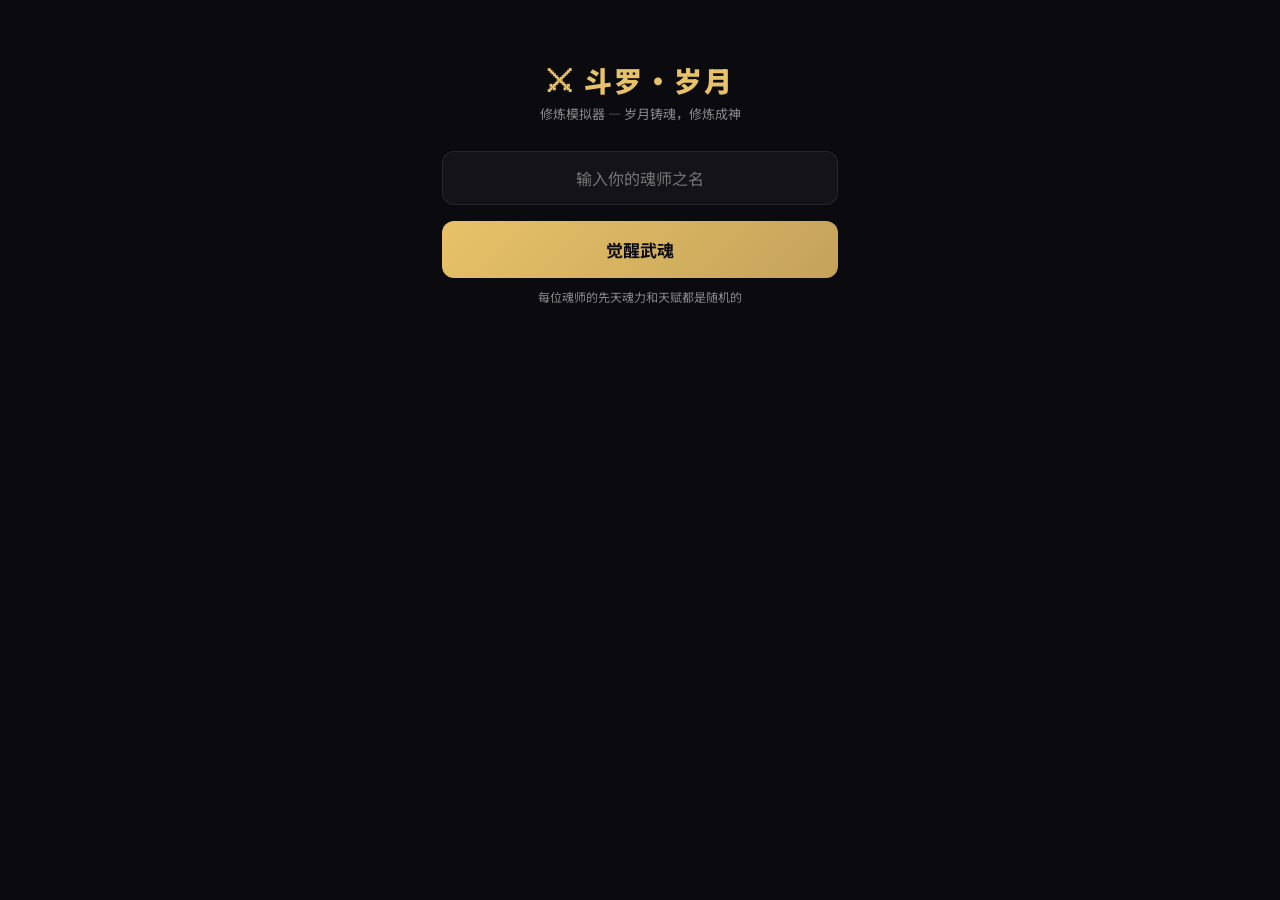
==== index.html @ 282eed26 "Rename douluo-cultivator.html to index.html" ====
<!DOCTYPE html>
<html lang="zh-CN">
<head>
<meta charset="UTF-8">
<meta name="viewport" content="width=device-width,initial-scale=1,maximum-scale=1,user-scalable=no">
<title>斗罗·岁月修炼</title>
<style>
@import url('https://fonts.googleapis.com/css2?family=Noto+Sans+SC:wght@300;400;500;700;900&display=swap');
*{margin:0;padding:0;box-sizing:border-box;user-select:none;-webkit-tap-highlight-color:transparent;}
:root{--bg:#0A0A0F;--card:rgba(255,255,255,0.04);--border:rgba(255,255,255,0.08);--gold:#E8C268;--text:#EDEDED;--text2:#8A8A8A;--red:#E07866;--green:#7DD9A6;--blue:#5BA3E6;--purple:#9B7FD4;}
body{font-family:'Noto Sans SC',sans-serif;background:var(--bg);color:var(--text);min-height:100dvh;display:flex;justify-content:center;padding:0;overflow-x:hidden;}
#app{width:100%;max-width:420px;padding:10px 12px 30px}

/* 启动画面 */
#startScreen{text-align:center;padding-top:50px;}
.start-logo{font-size:28px;font-weight:900;color:var(--gold);margin-bottom:4px;letter-spacing:2px;}
.start-sub{font-size:13px;color:var(--text2);margin-bottom:28px;}
.start-input{width:100%;background:var(--card);border:1px solid var(--border);border-radius:12px;padding:14px 16px;color:var(--text);font-size:16px;font-family:inherit;outline:none;margin-bottom:16px;text-align:center;}
.start-input:focus{border-color:var(--gold);}
.start-btn{width:100%;padding:16px;border:none;border-radius:12px;background:linear-gradient(135deg,#E8C268,#C4A25A);color:#0A0A0F;font-size:17px;font-weight:700;cursor:pointer;font-family:inherit;transition:opacity .2s;}
.start-btn:active{opacity:.7;}
.start-hint{font-size:12px;color:var(--text2);margin-top:10px;}

/* 武魂觉醒弹窗 */
.awaken-overlay{display:none;position:fixed;top:0;left:0;width:100%;height:100%;background:rgba(0,0,0,.92);z-index:100;justify-content:center;align-items:center;flex-direction:column;padding:24px;}
.awaken-overlay.show{display:flex;}
.awaken-title{font-size:22px;font-weight:900;color:var(--gold);margin-bottom:6px;animation:fadeIn .6s;}
.awaken-sub{font-size:13px;color:var(--text2);margin-bottom:20px;animation:fadeIn .8s;}
.awaken-sp{background:var(--card);border:1px solid var(--border);border-radius:12px;padding:16px 24px;margin-bottom:16px;text-align:center;animation:fadeIn .5s;}
.awaken-sp .sp-num{font-size:36px;font-weight:900;color:var(--gold);}
.awaken-sp .sp-label{font-size:13px;color:var(--text2);margin-top:4px;}
.awaken-sp .sp-rarity{font-size:11px;margin-top:4px;padding:2px 12px;border-radius:10px;display:inline-block;}
.rarity-common{background:rgba(255,255,255,.06);color:var(--text2);}
.rarity-uncommon{background:rgba(91,163,230,.15);color:var(--blue);}
.rarity-rare{background:rgba(155,127,212,.15);color:var(--purple);}
.rarity-legendary{background:linear-gradient(135deg,rgba(232,194,104,.2),rgba(196,162,90,.1));color:var(--gold);}

/* 武魂展示 */
.awaken-ms{background:var(--card);border:1px solid var(--border);border-radius:12px;padding:16px 24px;margin-bottom:16px;text-align:center;animation:fadeIn .6s;}
.awaken-ms .ms-icon{font-size:28px;}
.awaken-ms .ms-name{font-size:20px;font-weight:700;color:var(--text);margin-top:4px;}
.awaken-ms .ms-type{font-size:12px;color:var(--text2);margin-top:2px;}
.awaken-ms .ms-effect{font-size:11px;color:var(--gold);margin-top:4px;}
.ms-tag{font-size:10px;padding:2px 8px;border-radius:6px;display:inline-block;margin-top:4px;}
.ms-beast{background:rgba(91,163,230,.15);color:var(--blue);}
.ms-weapon{background:rgba(232,194,104,.15);color:var(--gold);}
.ms-plant{background:rgba(125,217,166,.15);color:var(--green);}
.ms-special{background:rgba(155,127,212,.15);color:var(--purple);}

.top-ms{font-size:12px;color:var(--text2);margin-bottom:2px;}

.awaken-talents{width:100%;margin-bottom:16px;max-height:200px;overflow-y:auto;animation:fadeIn 1s;}
.awaken-talents::-webkit-scrollbar{width:3px;}
.awaken-talents::-webkit-scrollbar-thumb{background:var(--border);border-radius:2px;}
.talent-card{background:rgba(232,194,104,.06);border:1px solid rgba(232,194,104,.15);border-radius:10px;padding:12px;margin-bottom:8px;display:flex;align-items:center;gap:12px;}
.talent-card .t-icon{font-size:24px;width:36px;text-align:center;}
.talent-card .t-info{flex:1;}
.talent-card .t-name{font-size:15px;font-weight:600;color:var(--gold);}
.talent-card .t-desc{font-size:11px;color:var(--text2);margin-top:2px;}
.talent-card .t-rate{font-size:10px;color:var(--purple);margin-top:1px;}

.awaken-none{text-align:center;padding:16px;background:var(--card);border-radius:10px;color:var(--text2);font-size:13px;}
.awaken-continue{width:100%;padding:16px;border:none;border-radius:12px;background:linear-gradient(135deg,#E8C268,#C4A25A);color:#0A0A0F;font-size:17px;font-weight:700;cursor:pointer;font-family:inherit;animation:fadeIn 1.2s;}

/* 游戏界面 */
#gameScreen{display:none;}
.top-bar{display:flex;justify-content:space-between;align-items:center;margin-bottom:10px;}
.top-bar .left{text-align:left;}
.top-bar .name{font-size:17px;font-weight:700;color:var(--gold);}
.top-bar .age{font-size:12px;color:var(--text2);}
.top-bar .year{font-size:12px;color:var(--text2);}
.talents-bar{margin-bottom:8px;display:flex;gap:4px;flex-wrap:wrap;}
.talent-tag{font-size:9px;padding:2px 6px;border-radius:4px;border:1px solid rgba(232,194,104,.2);background:rgba(232,194,104,.06);color:var(--gold);}
.tabs{display:flex;gap:4px;margin-bottom:10px;}
.tab{flex:1;padding:8px 0;text-align:center;font-size:13px;font-weight:500;border-radius:8px;cursor:pointer;background:var(--card);border:1px solid transparent;color:var(--text2);transition:.15s;}
.tab.active{background:rgba(232,194,104,.1);border-color:var(--gold);color:var(--gold);}
.tab-content{display:none;}
.tab-content.active{display:block;}
.stats-grid{display:grid;grid-template-columns:1fr 1fr;gap:6px;margin-bottom:10px;}
.stat-card{background:var(--card);border:1px solid var(--border);border-radius:10px;padding:10px;}
.stat-card .stat-label{font-size:10px;color:var(--text2);margin-bottom:3px;}
.stat-card .stat-value{font-size:16px;font-weight:700;}
.stat-level .stat-value{color:var(--gold);}
.stat-life .stat-value{color:var(--text);}
.stat-hp .stat-value{color:var(--green);}
.stat-card .stat-bar{height:3px;border-radius:2px;margin-top:4px;background:rgba(255,255,255,.06);overflow:hidden;}
.stat-card .stat-fill{height:100%;border-radius:2px;transition:width .5s;}
.stat-fill.gold{background:var(--gold);}
.stat-fill.green{background:var(--green);}
.stat-fill.blue{background:var(--blue);}
.stat-card .stat-sub{font-size:10px;color:var(--text2);margin-top:2px;}
.rings-section{background:var(--card);border:1px solid var(--border);border-radius:10px;padding:12px;margin-bottom:10px;}
.rings-header{display:flex;justify-content:space-between;align-items:center;margin-bottom:6px;}
.rings-title{font-size:11px;color:var(--text2);}
.rings-hunt{font-size:11px;color:var(--gold);}
.rings-row{display:flex;gap:5px;flex-wrap:wrap;}
.ring-dot{width:26px;height:26px;border-radius:50%;display:flex;align-items:center;justify-content:center;font-size:9px;font-weight:700;}
.ring-clickable{cursor:pointer;transition:transform .12s;}
.ring-clickable:active{transform:scale(1.2);}
.ring-empty{background:rgba(255,255,255,.04);border:1px dashed rgba(255,255,255,.1);color:var(--text2);}
.ring-white{background:linear-gradient(135deg,#FFF,#CCC);color:#222;box-shadow:0 0 5px rgba(255,255,255,.25);}
.ring-yellow{background:linear-gradient(135deg,#FFD700,#DAA520);color:#222;box-shadow:0 0 6px rgba(255,215,0,.25);}
.ring-purple{background:linear-gradient(135deg,#B388FF,#7C4DFF);color:#FFF;box-shadow:0 0 6px rgba(124,77,255,.25);}
.ring-black{background:linear-gradient(135deg,#555,#222);color:#FFF;box-shadow:0 0 5px rgba(0,0,0,.3);}
.ring-red{background:linear-gradient(135deg,#FF5252,#D32F2F);color:#FFF;box-shadow:0 0 8px rgba(255,82,82,.3);}
.ring-gold{background:linear-gradient(135deg,#E8C268,#B8963E);color:#FFF;box-shadow:0 0 12px rgba(232,194,104,.5);}
.skills-section{background:var(--card);border:1px solid var(--border);border-radius:10px;padding:12px;margin-bottom:10px;}

/* 装备界面 */
.eq-grid{display:flex;flex-direction:column;gap:0;}
.eq-slots-grid{display:grid;grid-template-columns:1fr 1fr 1fr;gap:6px;margin-bottom:10px;}
.eq-slot{background:var(--card);border:1px solid var(--border);border-radius:10px;padding:10px;text-align:center;cursor:pointer;min-height:70px;display:flex;flex-direction:column;justify-content:center;align-items:center;}
.eq-slot:active{transform:scale(.95);}
.eq-slot .eq-empty{font-size:11px;color:var(--text2);}
.eq-slot .eq-icon{font-size:20px;}
.eq-slot .eq-name{font-size:12px;font-weight:600;margin-top:2px;}
.eq-slot .eq-stats{font-size:9px;color:var(--text2);margin-top:2px;line-height:1.3;}
.eq-item-card{background:var(--card);border:1px solid var(--border);border-radius:8px;padding:8px 10px;margin-bottom:4px;display:flex;align-items:center;gap:8px;cursor:pointer;}
.eq-item-card:active{transform:scale(.98);}
.eq-item-card .eqi-icon{font-size:16px;}
.eq-item-card .eqi-info{flex:1;}
.eq-item-card .eqi-name{font-size:12px;font-weight:500;}
.eq-item-card .eqi-sub{font-size:10px;color:var(--text2);}
.eq-item-card .eqi-btn{font-size:10px;padding:3px 8px;border:none;border-radius:4px;cursor:pointer;font-family:inherit;font-weight:600;}
.eq-item-card .eqi-btn.equip{background:var(--gold);color:#0A0A0F;}
.eq-item-card .eqi-btn.unequip{background:rgba(255,255,255,.06);color:var(--text2);border:1px solid var(--border);}
.skills-title{font-size:11px;color:var(--text2);margin-bottom:8px;}
.skill-card{background:rgba(255,255,255,.03);border:1px solid rgba(255,255,255,.06);border-radius:8px;padding:10px;margin-bottom:6px;}
.skill-card:last-child{margin-bottom:0;}
.skill-card .s-header{display:flex;justify-content:space-between;align-items:center;margin-bottom:3px;}
.skill-card .s-name{font-size:14px;font-weight:600;}
.skill-card .s-ring{font-size:9px;padding:1px 5px;border-radius:3px;}
.skill-card .s-type{font-size:10px;color:var(--text2);margin-bottom:2px;}
.skill-card .s-desc{font-size:11px;color:var(--text2);line-height:1.4;}
.skill-card .s-effect{font-size:10px;color:var(--purple);margin-top:3px;padding:3px 6px;background:rgba(155,127,212,.08);border-radius:4px;display:inline-block;}
.skills-empty{text-align:center;padding:20px 0;color:var(--text2);font-size:13px;}
.map-container{position:relative;width:100%;aspect-ratio:1/1.3;background:var(--card);border:1px solid var(--border);border-radius:12px;margin-bottom:10px;overflow:hidden;}
.region-marker{position:absolute;padding:4px 8px;border-radius:6px;font-size:10px;font-weight:500;cursor:pointer;transform:translate(-50%,-50%);transition:.2s;text-align:center;min-width:70px;border:1px solid rgba(255,255,255,.1);background:rgba(10,10,15,.88);}
.region-marker:active{transform:translate(-50%,-50%) scale(1.08);}
.region-marker.current{border-color:var(--gold);box-shadow:0 0 10px rgba(232,194,104,.3);}
.region-marker .r-icon{font-size:16px;display:block;}
.region-marker .r-name{font-size:10px;color:var(--text);margin-top:1px;}
.region-marker.locked{opacity:.35;pointer-events:none;}
.region-info{background:var(--card);border:1px solid var(--border);border-radius:10px;padding:12px;margin-bottom:10px;}
.region-info .ri-name{font-size:16px;font-weight:700;color:var(--gold);margin-bottom:2px;}
.region-info .ri-desc{font-size:12px;color:var(--text2);}
.region-info .ri-stats{display:flex;gap:16px;margin-top:6px;font-size:11px;color:var(--text2);}
.region-info .ri-stats span{color:var(--text);}
.travel-btn{width:100%;padding:12px;border:none;border-radius:10px;background:rgba(232,194,104,.12);border:1px solid var(--gold);color:var(--gold);font-size:14px;font-weight:700;cursor:pointer;font-family:inherit;margin-bottom:10px;}
.travel-btn:active{opacity:.7;}
.actions-grid{display:grid;grid-template-columns:1fr 1fr 1fr;gap:6px;}
.action-btn{background:var(--card);border:1px solid var(--border);border-radius:10px;padding:10px 4px;text-align:center;cursor:pointer;transition:.12s;font-family:inherit;color:var(--text);}
.action-btn:active{transform:scale(.95);}
.action-btn span{display:block;color:var(--text);}
.action-btn .a-icon{font-size:20px;margin-bottom:1px;}
.action-btn .a-label{font-size:12px;font-weight:500;}
.action-btn .a-desc{font-size:9px;color:var(--text2);margin-top:1px;}
.action-btn:disabled{opacity:.25;pointer-events:none;}
.log-section{background:var(--card);border:1px solid var(--border);border-radius:10px;padding:12px;margin-bottom:10px;min-height:150px;max-height:240px;overflow-y:auto;}
.log-section::-webkit-scrollbar{width:3px;}
.log-section::-webkit-scrollbar-thumb{background:var(--border);border-radius:2px;}
.log-entry{margin-bottom:7px;line-height:1.5;font-size:13px;animation:fadeIn .25s;}
.log-entry:last-child{margin-bottom:0;}
.log-entry .tag{display:inline-block;font-size:9px;padding:1px 5px;border-radius:3px;margin-right:5px;vertical-align:middle;font-weight:500;}
.tag-system{background:rgba(232,194,104,.15);color:var(--gold);}
.tag-cultivate{background:rgba(91,163,230,.15);color:var(--blue);}
.tag-hunt{background:rgba(231,120,102,.15);color:var(--red);}
.tag-ring{background:rgba(155,127,212,.15);color:var(--purple);}
.tag-adventure{background:rgba(125,217,166,.15);color:var(--green);}
.tag-death{background:rgba(255,82,82,.25);color:#FF5252;}
.tag-break{background:linear-gradient(135deg,rgba(232,194,104,.25),rgba(196,162,90,.15));color:var(--gold);}
.tag-skill{background:rgba(155,127,212,.2);color:#B388FF;}
.tag-travel{background:rgba(91,163,230,.15);color:var(--blue);}
.tag-time{background:rgba(232,194,104,.1);color:var(--gold-dim);}
.tag-battle{background:rgba(255,82,82,.15);color:#FF8A80;}
.tag-forge{background:rgba(125,217,166,.15);color:var(--green);}
.break-overlay{display:none;position:fixed;top:0;left:0;width:100%;height:100%;background:rgba(0,0,0,.88);z-index:101;justify-content:center;align-items:center;flex-direction:column;padding:20px;}
.break-overlay.show{display:flex;}
.break-overlay .big{font-size:26px;font-weight:900;color:var(--gold);margin-bottom:6px;text-align:center;}
.break-overlay .sub{font-size:14px;color:var(--text);margin-bottom:14px;text-align:center;line-height:1.5;}
.break-continue{padding:12px 32px;border:none;border-radius:10px;background:var(--gold);color:#0A0A0F;font-size:15px;font-weight:700;cursor:pointer;font-family:inherit;}

/* 魂环详情弹出层 */
.ring-detail-overlay{display:none;position:fixed;top:0;left:0;width:100%;height:100%;background:rgba(0,0,0,.92);z-index:102;justify-content:center;align-items:center;flex-direction:column;padding:24px;}
.ring-detail-overlay.show{display:flex;}
.ring-detail-card{background:rgba(255,255,255,.03);border:1px solid var(--border);border-radius:14px;padding:20px;width:100%;max-width:380px;max-height:70vh;overflow-y:auto;}
.ring-detail-card::-webkit-scrollbar{width:3px;}
.ring-detail-card::-webkit-scrollbar-thumb{background:var(--border);border-radius:2px;}
.rd-title{font-size:18px;font-weight:700;text-align:center;margin-bottom:12px;}
.rd-row{display:flex;justify-content:space-between;padding:8px 0;border-bottom:1px solid var(--border);font-size:13px;}
.rd-row:last-child{border-bottom:none;}
.rd-row .rd-l{color:var(--text2);}
.rd-row .rd-v{color:var(--text);font-weight:500;}
.rd-skill{padding:10px;background:var(--card);border-radius:8px;margin-top:8px;}
.rd-skill .rs-name{font-size:14px;font-weight:600;color:var(--gold);}
.rd-skill .rs-type{font-size:11px;color:var(--text2);margin-top:2px;}
.rd-skill .rs-effect{font-size:11px;color:var(--purple);margin-top:4px;padding:3px 6px;background:rgba(155,127,212,.08);border-radius:4px;display:inline-block;}
.rd-close{margin-top:16px;width:100%;padding:12px;border:none;border-radius:10px;background:var(--gold);color:#0A0A0F;font-size:15px;font-weight:700;cursor:pointer;font-family:inherit;}
.hunt-overlay{display:none;position:fixed;top:0;left:0;width:100%;height:100%;background:rgba(0,0,0,.95);z-index:99;flex-direction:column;padding:16px;overflow-y:auto;}
.hunt-overlay.show{display:flex;}
.battle-top{text-align:center;padding:12px 0 8px;border-bottom:1px solid var(--border);margin-bottom:12px;}
.battle-top .bt-label{font-size:11px;color:var(--text2);text-transform:uppercase;letter-spacing:2px;}
.battle-top .bt-title{font-size:24px;font-weight:900;color:var(--gold);margin:2px 0;}
.battle-top .bt-sub{font-size:13px;color:var(--text2);}
.battle-beast{text-align:center;padding:20px 0 16px;background:var(--card);border-radius:14px;border:1px solid var(--border);margin-bottom:12px;}
.battle-beast .bb-icon{font-size:48px;margin-bottom:4px;}
.battle-beast .bb-name{font-size:20px;font-weight:700;color:var(--text);}
.battle-beast .bb-year{font-size:12px;color:var(--text2);margin-top:2px;}
.battle-beast .bb-bar{width:80%;margin:8px auto 0;height:6px;border-radius:3px;background:rgba(255,255,255,.06);overflow:hidden;}
.battle-beast .bb-fill{height:100%;border-radius:3px;background:var(--red);transition:width .5s;}
.battle-beast .bb-stat{font-size:11px;color:var(--text2);margin-top:4px;}

.battle-info{display:grid;grid-template-columns:1fr 1fr;gap:8px;margin-bottom:12px;}
.battle-info .bi-card{background:var(--card);border-radius:10px;padding:10px;text-align:center;border:1px solid var(--border);}
.battle-info .bi-card .bi-label{font-size:10px;color:var(--text2);}
.battle-info .bi-card .bi-val{font-size:20px;font-weight:700;}
.battle-info .bi-card .bi-val.gold{color:var(--gold);}
.battle-info .bi-card .bi-val.green{color:var(--green);}

.battle-log{background:var(--card);border:1px solid var(--border);border-radius:12px;padding:12px;margin-bottom:12px;min-height:80px;max-height:200px;overflow-y:auto;}
.battle-log::-webkit-scrollbar{width:3px;}
.battle-log::-webkit-scrollbar-thumb{background:var(--border);border-radius:2px;}
.battle-log .bl-round{padding:6px 8px;margin-bottom:6px;background:rgba(255,255,255,.02);border-radius:8px;animation:fadeIn .3s;}
.battle-log .bl-round:last-child{margin-bottom:0;}
.battle-log .bl-round .bl-rh{font-size:10px;color:var(--gold);font-weight:600;margin-bottom:3px;}
.battle-log .bl-round .bl-action{font-size:13px;color:var(--text);}
.battle-log .bl-round .bl-effect{font-size:11px;color:var(--purple);margin-top:2px;}
.battle-log .bl-round .bl-dmg{font-size:11px;color:var(--red);}

.battle-result-box{text-align:center;padding:14px;margin-bottom:12px;border-radius:12px;}
.battle-result-box.success{background:rgba(125,217,166,.08);border:1px solid rgba(125,217,166,.15);}
.battle-result-box.fail{background:rgba(224,120,102,.08);border:1px solid rgba(224,120,102,.15);}
.battle-result-box .br-icon{font-size:28px;}
.battle-result-box .br-text{font-size:16px;font-weight:700;margin:4px 0;}
.battle-result-box .br-text.ok{color:var(--green);}
.battle-result-box .br-text.no{color:var(--red);}
.battle-result-box .br-sub{font-size:12px;color:var(--text2);}

.battle-footer{display:grid;grid-template-columns:1fr 1fr;gap:8px;margin-top:4px;}
.battle-footer.single{grid-template-columns:1fr;}
.bf-btn{padding:14px;border:none;border-radius:10px;font-size:15px;font-weight:700;cursor:pointer;font-family:inherit;}
.bf-btn:active{opacity:.7;}
.bf-btn.primary{background:linear-gradient(135deg,#E8C268,#C4A25A);color:#0A0A0F;}
.bf-btn.secondary{background:var(--card);border:1px solid var(--border);color:var(--text2);}
.bf-btn.danger{background:rgba(231,120,102,.15);border:1px solid rgba(231,120,102,.2);color:var(--red);}
#endScreen{display:none;text-align:center;padding-top:40px;}
#endScreen .ei{font-size:48px;margin-bottom:10px;}
.end-t{font-size:22px;font-weight:700;color:var(--gold);margin-bottom:6px;}
.end-s{font-size:13px;color:var(--text2);line-height:1.5;margin-bottom:18px;}
.end-stats{background:var(--card);border:1px solid var(--border);border-radius:12px;padding:14px;margin-bottom:18px;text-align:left;}
.end-stats .row{display:flex;justify-content:space-between;padding:5px 0;font-size:13px;border-bottom:1px solid var(--border);}
.end-stats .row:last-child{border-bottom:none;}
.end-stats .row .label{color:var(--text2);}
.end-stats .row .value{color:var(--text);font-weight:500;}
.restart-btn{width:100%;padding:16px;border:none;border-radius:12px;background:linear-gradient(135deg,#E8C268,#C4A25A);color:#0A0A0F;font-size:17px;font-weight:700;cursor:pointer;font-family:inherit;}
@keyframes fadeIn{from{opacity:0;transform:translateY(5px)}to{opacity:1;transform:translateY(0)}}
</style>
</head>
<body>
<div id="app">

<!-- 启动画面 -->
<div id="startScreen">
  <div class="start-logo">⚔ 斗罗·岁月</div>
  <div class="start-sub">修炼模拟器 — 岁月铸魂，修炼成神</div>
  <input class="start-input" id="nameInput" placeholder="输入你的魂师之名" maxlength="8">
  <button class="start-btn" id="awakenBtn">觉醒武魂</button>
  <div class="start-hint">每位魂师的先天魂力和天赋都是随机的</div>
</div>

<!-- 武魂觉醒弹窗 -->
<div class="awaken-overlay" id="awakenOverlay">
  <div class="awaken-title">⚡ 武魂觉醒</div>
  <div class="awaken-sub" id="awakenName">—</div>
  <div class="awaken-sp" id="awakenSpBox">
    <div class="sp-num" id="awakenSpNum">—</div>
    <div class="sp-label">先天魂力</div>
    <div class="sp-rarity" id="awakenSpRarity">—</div>
  </div>
  <div class="awaken-ms" id="awakenMsBox">
    <div class="ms-icon" id="awakenMsIcon">⚔</div>
    <div class="ms-name" id="awakenMsName">—</div>
    <div class="ms-type" id="awakenMsType">—</div>
    <div class="ms-effect" id="awakenMsEffect">—</div>
  </div>
  <div class="awaken-talents" id="awakenTalents"></div>
  <button class="awaken-continue" id="awakenStart">开始修炼</button>
</div>

<!-- 游戏主界面 -->
<div id="gameScreen">
  <div class="top-bar">
    <div class="left">
      <div class="top-ms" id="gMs">—</div>
      <div class="name" id="gName">—</div>
      <div class="age" id="gAge">年龄: —</div>
    </div>
    <div class="year" id="gYear">第 0 年 · <span id="gRegion">圣魂村</span></div>
  </div>

  <div class="talents-bar" id="talentsBar"></div>

  <div class="tabs">
    <div class="tab active" data-tab="status">状态</div>
    <div class="tab" data-tab="skills">魂技</div>
    <div class="tab" data-tab="map">地图</div>
    <div class="tab" data-tab="action">行动</div>
    <div class="tab" data-tab="equip">装备</div>
  </div>

  <div class="tab-content active" id="tab-status">
    <div class="stats-grid">
      <div class="stat-card stat-level">
        <div class="stat-label">修为</div>
        <div class="stat-value" id="gLevel">魂士</div>
        <div class="stat-bar"><div class="stat-fill gold" id="spBar" style="width:0%"></div></div>
        <div class="stat-sub">魂力 <span id="gSP">0</span> / <span id="gSPMax">10</span></div>
      </div>
      <div class="stat-card stat-life">
        <div class="stat-label">寿命上限</div>
        <div class="stat-value" id="gLife">80 岁</div>
        <div class="stat-bar"><div class="stat-fill green" id="lifeBar" style="width:100%"></div></div>
        <div class="stat-sub" id="gLifeSub">已过世</div>
      </div>
      <div class="stat-card stat-hp">
        <div class="stat-label">气血</div>
        <div class="stat-value" id="gHP">100</div>
        <div class="stat-bar"><div class="stat-fill green" id="hpBar" style="width:100%"></div></div>
        <div class="stat-sub" id="gHPSub">状态: 良好</div>
      </div>
      <div class="stat-card">
        <div class="stat-label">战力</div>
        <div class="stat-value" id="gCombat">10</div>
        <div class="stat-sub">魂环 <span id="gRingCount">0</span> · 魂技 <span id="gSkillCount">0</span></div>
      </div>
    </div>
    <div class="rings-section">
      <div class="rings-header">
        <div class="rings-title">⚡ 魂环（<span id="ringCap">9</span>格）</div>
        <div class="rings-hunt" id="gHuntHint">—</div>
      </div>
      <div class="rings-row" id="ringsRow"></div>
    </div>
    <div class="rings-section" id="boneSection">
      <div class="rings-header">
        <div class="rings-title">🦴 魂骨</div>
        <div class="rings-hunt" id="gBoneHint">—</div>
      </div>
      <div id="boneList"><div style="color:var(--text2);font-size:12px;text-align:center;padding:6px 0">尚未获得魂骨</div></div>
    </div>
  </div>

  <div class="tab-content" id="tab-skills">
    <div class="skills-section">
      <div class="skills-title">📜 已领悟魂技</div>
      <div id="skillsList"><div class="skills-empty">尚未拥有任何魂技<br>吸收魂环后自动领悟</div></div>
    </div>
  </div>

  <div class="tab-content" id="tab-map">
    <div class="map-container" id="mapContainer">
      <div class="map-bg" id="mapBg"></div>
    </div>
    <div class="region-info" id="regionInfo">
      <div class="ri-name" id="riName">圣魂村</div>
      <div class="ri-desc" id="riDesc">宁静的新手村落</div>
      <div class="ri-stats"><span>需求: <span id="riLevel">魂士</span></span><span>魂兽: <span id="riBeast">1-100年</span></span></div>
    </div>
    <button class="travel-btn" id="travelBtn">🚶 前往此地</button>
  </div>

  <div class="tab-content" id="tab-action">
    <div class="actions-grid">
      <button class="action-btn" data-act="cultivate"><span class="a-icon">🧘</span><span class="a-label">修炼</span><span class="a-desc">3-6月</span></button>
      <button class="action-btn" data-act="hunt"><span class="a-icon">⚔</span><span class="a-label">猎魂</span><span class="a-desc">6-12月</span></button>
      <button class="action-btn" data-act="absorb"><span class="a-icon">💫</span><span class="a-label">吸收</span><span class="a-desc">2-4月</span></button>
      <button class="action-btn" data-act="adventure"><span class="a-icon">🗺</span><span class="a-label">历练</span><span class="a-desc">3-8月</span></button>
      <button class="action-btn" data-act="rest"><span class="a-icon">💤</span><span class="a-label">休养</span><span class="a-desc">2-4月</span></button>
      <button class="action-btn" data-act="forge"><span class="a-icon">💪</span><span class="a-label">锻体</span><span class="a-desc">3-6月</span></button>
      <button class="action-btn" data-act="pill"><span class="a-icon">💊</span><span class="a-label">炼药</span><span class="a-desc">2-5月</span></button>
    </div>
    <div class="log-section" id="logSection">
      <div class="log-entry"><span class="tag tag-system">系统</span>踏上魂师之路...</div>
    </div>
  </div>
  <div class="tab-content" id="tab-equip">
    <div class="eq-grid">
      <div id="eqSlots"></div>
      <button class="eq-sort-btn" id="eqBackpackToggle" style="width:100%;padding:8px;border:none;border-radius:8px;background:var(--card);border:1px solid var(--border);color:var(--text);font-size:13px;cursor:pointer;font-family:inherit;margin-bottom:8px">📦 背包 (<span id="backpackCount">0</span>)</button>
      <div id="eqBackpack"></div>
    </div>
  </div>
</div>

<div id="endScreen">
  <div class="ei" id="endIcon">🕊</div>
  <div class="end-t" id="endTitle">魂归天地</div>
  <div class="end-s" id="endSub">你的魂师之路走到了终点</div>
  <div class="end-stats" id="endStatsBox"></div>
  <button class="restart-btn" id="restartBtn">再世为人</button>
  <button class="restart-btn" id="randomRestartBtn" style="margin-top:8px;background:rgba(232,194,104,.1);border:1px solid var(--gold);color:var(--gold)">🎲 立即随机重开</button>
</div>

<div class="break-overlay" id="breakOverlay">
  <div class="big" id="breakTitle">突破！</div>
  <div class="sub" id="breakSub">修为大进</div>
  <button class="break-continue" id="breakContinue">继续修炼</button>
</div>

<!-- 魂环详情弹出 -->
<div class="ring-detail-overlay" id="ringDetailOverlay">
  <div class="ring-detail-card" id="ringDetailCard">
    <div class="rd-title" id="rdTitle">魂环详情</div>
    <div id="rdContent"></div>
    <button class="rd-close" id="rdClose">关闭</button>
  </div>
</div>

<!-- 吸收魂环确认弹窗 -->
<div class="break-overlay" id="abConfirmOverlay">
  <div style="background:var(--card);border:1px solid var(--border);border-radius:14px;padding:24px;width:100%;max-width:340px;">
    <div style="font-size:18px;font-weight:700;color:var(--gold);text-align:center;margin-bottom:4px">💫 吸收魂环</div>
    <div style="font-size:14px;text-align:center;color:var(--text);margin-bottom:12px" id="abConfirmTitle">—</div>
    <div style="font-size:13px;color:var(--text2);line-height:1.7;margin-bottom:16px;padding:12px;background:rgba(255,255,255,.02);border-radius:8px" id="abConfirmInfo">—</div>
    <div style="display:grid;grid-template-columns:1fr 1fr;gap:8px">
      <button class="bf-btn primary" id="abDoBtn">🔄 开始吸收</button>
      <button class="bf-btn secondary" id="abDropBtn">✗ 放弃魂环</button>
    </div>
  </div>
</div>

<!-- 炼药选择弹窗 -->
<div class="break-overlay" id="pillOverlay">
  <div style="background:var(--card);border:1px solid var(--border);border-radius:14px;padding:20px;width:100%;max-width:360px;max-height:80vh;overflow-y:auto;">
    <div style="font-size:18px;font-weight:700;color:var(--gold);text-align:center;margin-bottom:12px">💊 选择丹药</div>
    <div id="pillList"></div>
    <button class="rd-close" id="pillClose" style="margin-top:8px">取消炼药</button>
  </div>
</div>

<div class="hunt-overlay" id="huntOverlay">
  <div class="battle-top">
    <div class="bt-label">⚔ 猎魂之战</div>
    <div class="bt-title" id="btTitle">遭遇魂兽</div>
    <div class="bt-sub" id="btSub">—</div>
  </div>
  <div class="battle-beast">
    <div class="bb-icon">🐾</div>
    <div class="bb-name" id="bbName">—</div>
    <div class="bb-year" id="bbYear">—</div>
    <div class="bb-bar"><div class="bb-fill" id="bbBar" style="width:100%"></div></div>
    <div class="bb-stat" id="bbStat">—</div>
  </div>
  <div class="battle-info">
    <div class="bi-card"><div class="bi-label">你的战力</div><div class="bi-val gold" id="biPlayerCP">0</div></div>
    <div class="bi-card"><div class="bi-label">魂兽战力</div><div class="bi-val" id="biBeastCP" style="color:var(--red)">0</div></div>
  </div>
  <div class="battle-log" id="battleLog">
    <div style="text-align:center;color:var(--text2);padding:12px;font-size:13px">⚔ 战斗即将开始...</div>
  </div>
  <div class="battle-result-box" id="battleResultBox">
    <div class="br-icon" id="brIcon">—</div>
    <div class="br-text" id="brText">—</div>
    <div class="br-sub" id="brSub">—</div>
  </div>
  <div class="battle-replace" id="battleReplace" style="display:none;margin-bottom:12px">
    <div style="font-size:12px;color:var(--gold);margin-bottom:6px;text-align:center">⚠ 发现同部位魂骨 · 是否替换？</div>
    <div style="display:grid;grid-template-columns:1fr 1fr;gap:8px">
      <button class="bf-btn danger" id="btReplace">⚔ 冒险替换</button>
      <button class="bf-btn secondary" id="btKeep">✗ 保留旧骨</button>
    </div>
  </div>
  <div class="battle-footer single" id="battleFooter">
    <button class="bf-btn primary" id="btFinish">继续修炼</button>
  </div>
</div>

</div>
<script>
// ====== 数据 ======
const LN=['魂士','魂师','大魂师','魂尊','魂宗','魂王','魂帝','魂圣','魂斗罗','封号斗罗'];
const RN=['低级','百年','千年','万年','十万年','百万年'];
const RC=['ring-white','ring-yellow','ring-purple','ring-black','ring-red','ring-gold'];
const RL=['○','百','千','万','十','神'];
const SP_TH=[10,20,30,40,50,60,70,80,90,100];
const LIFESPAN=[80,100,130,180,250,350,500,700,1000,1500];
const REGIONS=[
  {id:0,name:'圣魂村',icon:'🏘',desc:'宁静的新手村落',minLv:0,beastMin:1,beastMax:100,x:50,y:82},
  {id:1,name:'诺丁城外',icon:'🌲',desc:'初级魂师猎场',minLv:0,beastMin:100,beastMax:800,x:30,y:60},
  {id:2,name:'猎魂森林',icon:'🌳',desc:'魂师试炼之地',minLv:1,beastMin:500,beastMax:3000,x:70,y:55},
  {id:3,name:'星斗大森林',icon:'🌿',desc:'凶兽横行之地',minLv:2,beastMin:1000,beastMax:15000,x:35,y:38},
  {id:4,name:'落日森林',icon:'🌅',desc:'千年魂兽禁区',minLv:3,beastMin:5000,beastMax:40000,x:65,y:30},
  {id:5,name:'极北冰原',icon:'❄',desc:'万年寒冰之地',minLv:5,beastMin:10000,beastMax:80000,x:20,y:22},
  {id:6,name:'海神岛',icon:'🌊',desc:'神圣试炼之所',minLv:6,beastMin:30000,beastMax:150000,x:80,y:18},
  {id:7,name:'杀戮之都',icon:'💀',desc:'地狱级修罗场',minLv:7,beastMin:50000,beastMax:1000000,x:50,y:8}
];

// 先天天赋配置
const TALENTS=[
  {id:'twin',name:'双生武魂',icon:'⚔⚔',desc:'主武魂九环完成后切换副武魂·副武魂年限≥主武魂最后一环',rate:0.03,rarity:'legendary'},
  {id:'full',name:'先天满魂力',icon:'💫',desc:'初始魂力10级，修炼速度+15%',rate:0.08,rarity:'rare'},
  {id:'top',name:'顶级武魂',icon:'👑',desc:'修炼获取魂力+40%，战力+30',rate:0.10,rarity:'rare'},
  {id:'mutant',name:'变异武魂',icon:'🌀',desc:'魂技状态效果触发率+30%',rate:0.12,rarity:'uncommon'},
  {id:'bone',name:'先天魂骨',icon:'🦴',desc:'初始气血+50，战力+20',rate:0.05,rarity:'rare'},
  {id:'purple',name:'紫极魔瞳',icon:'👁',desc:'猎魂成功率+8%，战力+15',rate:0.07,rarity:'uncommon'},
  {id:'mystic',name:'玄天功',icon:'📖',desc:'修炼效率+25%，炼药成功率+20%',rate:0.10,rarity:'uncommon'},
  {id:'ocean',name:'海神眷顾',icon:'🌊',desc:'历练收益+30%，旅途中恢复气血',rate:0.05,rarity:'rare'},
  {id:'food',name:'食神体质',icon:'🍲',desc:'炼药效果翻倍，炼药耗时减半',rate:0.08,rarity:'uncommon'},
  {id:'jade',name:'九宝琉璃心',icon:'💎',desc:'辅助魂技+50%，休养效果翻倍',rate:0.06,rarity:'rare'},
  {id:'shura',name:'修罗杀意',icon:'🔥',desc:'战力+25，猎魂成功后额外获得魂力',rate:0.04,rarity:'rare'}
];

// 武魂池（无概率，觉醒时必定随机获得一个）
const MS_CATS={
  beast:{name:'兽武魂',icon:'🐾',cls:'ms-beast',
    souls:[
      {n:'邪眸白虎',eff:'修炼速度+15%',apply:g=>g._msCult=0.15},
      {n:'蓝电霸王龙',eff:'修炼速度+20%，吸收上限+20%',apply:g=>{g._msCult=0.20;g._msAbsorb=0.20;}},
      {n:'火凤凰',eff:'修炼+15%,猎魂+5%,吸收+10%',apply:g=>{g._msCult=0.15;g._msHunt=0.05;g._msAbsorb=0.10;}},
      {n:'幽冥灵猫',eff:'猎魂成功率+15%',apply:g=>g._msHunt=0.15},
      {n:'柔骨兔',eff:'气血恢复+30%',apply:g=>g._msHeal=0.30},
      {n:'碧磷蛇',eff:'状态效果+20%',apply:g=>g._msEff=0.20},
      {n:'冰碧帝皇蝎',eff:'修炼+10%,战力+20,吸收+15%',apply:g=>{g._msCult=0.10;g._msCP=20;g._msAbsorb=0.15;}},
      {n:'泰坦巨猿',eff:'战力+40,吸收+25%',apply:g=>{g._msCP=40;g._msAbsorb=0.25;}},
      {n:'暗金恐爪熊',eff:'猎魂+10%,战力+20,吸收+15%',apply:g=>{g._msHunt=0.10;g._msCP=20;g._msAbsorb=0.15;}},
      {n:'紫翼独角兽',eff:'炼药+15%,修炼+10%',apply:g=>{g._msPill=0.15;g._msCult=0.10;}}
    ]},
  weapon:{name:'器武魂',icon:'⚔',cls:'ms-weapon',
    souls:[
      {n:'昊天锤',eff:'战力+40,猎魂+10%,吸收+20%',apply:g=>{g._msCP=40;g._msHunt=0.10;g._msAbsorb=0.20;}},
      {n:'七杀剑',eff:'战力+30,修炼+10%,吸收+15%',apply:g=>{g._msCP=30;g._msCult=0.10;g._msAbsorb=0.15;}},
      {n:'海神三叉戟',eff:'猎魂+15%,战力+25,吸收+30%',apply:g=>{g._msHunt=0.15;g._msCP=25;g._msAbsorb=0.30;}},
      {n:'修罗神剑',eff:'状态效果+25%',apply:g=>g._msEff=0.25},
      {n:'八蛛矛',eff:'猎魂+10%,状态+10%,吸收+15%',apply:g=>{g._msHunt=0.10;g._msEff=0.10;g._msAbsorb=0.15;}},
      {n:'九节翡翠竹',eff:'炼药+25%',apply:g=>g._msPill=0.25},
      {n:'破魂枪',eff:'战力+35',apply:g=>g._msCP=35},
      {n:'盘龙棍',eff:'修炼+15%',apply:g=>g._msCult=0.15}
    ]},
  plant:{name:'植物系武魂',icon:'🌿',cls:'ms-plant',
    souls:[
      {n:'蓝银草',eff:'修炼+10%,炼药+10%（但吸收上限-15%）',apply:g=>{g._msCult=0.10;g._msPill=0.10;g._msAbsorb=-0.15;}},
      {n:'幽香绮罗仙品',eff:'炼药+30%',apply:g=>g._msPill=0.30},
      {n:'相思断肠红',eff:'气血上限+80',apply:g=>g._msHP=80},
      {n:'烈火杏娇疏',eff:'修炼+20%,战力+15',apply:g=>{g._msCult=0.20;g._msCP=15;}},
      {n:'八瓣仙兰',eff:'修炼+25%',apply:g=>g._msCult=0.25},
      {n:'水晶血龙参',eff:'气血恢复+50%,战力+10',apply:g=>{g._msHeal=0.50;g._msCP=10;}}
    ]},
  special:{name:'特殊武魂',icon:'✨',cls:'ms-special',
    souls:[
      {n:'六翼天使',eff:'全属性+15%',apply:g=>{g._msCult=0.15;g._msHunt=0.15;g._msPill=0.15;}},
      {n:'罗三炮',eff:'状态效果+30%（变异）',apply:g=>g._msEff=0.30},
      {n:'本体·灵眸',eff:'猎魂+20%',apply:g=>g._msHunt=0.20},
      {n:'本体·骨',eff:'战力+50',apply:g=>g._msCP=50},
      {n:'九心海棠',eff:'气血恢复+100%',apply:g=>g._msHeal=1.0},
      {n:'七位一体',eff:'修炼+30%,状态+10%',apply:g=>{g._msCult=0.30;g._msEff=0.10;}}
    ]}
};

// 魂兽
const BEASTS=[
  {n:'幽冥狼',min:10,max:300},{n:'风隼',min:50,max:400},{n:'铁甲犀',min:100,max:500},{n:'青竹蛇',min:10,max:200},
  {n:'疾风獒',min:80,max:400},{n:'岩甲龟',min:150,max:600},{n:'赤火雀',min:50,max:350},{n:'冰牙兔',min:10,max:150},
  {n:'碎石熊',min:100,max:500},{n:'影猫',min:30,max:250},{n:'枯木藤妖',min:100,max:450},{n:'银月狼',min:80,max:500},
  {n:'翠晶蝶',min:10,max:100},{n:'钢鬃野猪',min:200,max:700},{n:'闪电貂',min:100,max:400},{n:'厚土蟒',min:200,max:600},
  {n:'火羽雉',min:150,max:500},{n:'冰狼',min:100,max:450},{n:'岩石傀儡',min:300,max:800},{n:'毒吻蛛',min:50,max:350},
  {n:'金环蛇',min:200,max:600},{n:'暴风隼',min:300,max:700},{n:'铁爪鹰',min:200,max:600},{n:'霜牙虎',min:300,max:750},
  {n:'人面魔蛛',min:500,max:2000},{n:'火鳞蟒',min:600,max:2500},{n:'紫翼蝠',min:500,max:1800},{n:'金刚猿',min:800,max:3000},
  {n:'水晶蝎',min:600,max:2000},{n:'三尾狐',min:500,max:1500},{n:'墨玉蟒',min:800,max:2500},{n:'赤焰狮',min:1000,max:3000},
  {n:'银背狼王',min:800,max:2800},{n:'碧磷蛇',min:500,max:2000},{n:'雷霆鹰',min:1000,max:3000},{n:'花岗岩巨人',min:1200,max:3000},
  {n:'泰坦巨猿',min:3000,max:15000},{n:'天青牛蟒',min:5000,max:15000},{n:'暗金恐爪熊',min:3000,max:12000},{n:'幽冥白虎',min:2000,max:10000},
  {n:'八蛛矛蛛',min:1000,max:8000},{n:'紫电魔雕',min:2000,max:10000},{n:'大地魔熊',min:3000,max:12000},{n:'千钧蚁皇',min:4000,max:12000},
  {n:'三头赤魔獒',min:5000,max:15000},{n:'鬼虎',min:1000,max:8000},{n:'嗜血魔猿',min:3000,max:10000},{n:'水晶巨兽',min:4000,max:15000},
  {n:'翠魔鸟',min:1000,max:5000},{n:'炎魔狮',min:3000,max:10000},{n:'冰晶魔蝎',min:2000,max:8000},{n:'黄金狮鹫',min:5000,max:15000},
  {n:'赤王',min:10000,max:35000},{n:'冰帝·蝎',min:15000,max:40000},{n:'暗金恐爪熊王',min:10000,max:30000},{n:'暗魔邪神虎',min:10000,max:35000},
  {n:'妖眼魔树',min:5000,max:20000},{n:'粉红娘娘',min:8000,max:25000},{n:'冥王蛛',min:8000,max:28000},{n:'焚天炎龙',min:15000,max:40000},
  {n:'冰碧帝皇蝎',min:20000,max:70000},{n:'雪帝',min:30000,max:80000},{n:'冰熊王',min:15000,max:60000},{n:'冰霜巨龙',min:25000,max:75000},
  {n:'深海魔鲸王',min:50000,max:150000},{n:'魔魂大白鲨',min:30000,max:100000},{n:'邪魔虎鲸',min:20000,max:80000},{n:'怒涛龙鲸',min:40000,max:120000},
  {n:'海龙',min:50000,max:150000},{n:'海神守护兽',min:60000,max:150000},{n:'修罗魔猿',min:50000,max:200000},{n:'杀戮魔蛛',min:50000,max:150000},
  {n:'深渊魔龙',min:80000,max:300000},{n:'血狱九头蛇',min:80000,max:250000},{n:'冥界凤凰',min:80000,max:300000},{n:'深渊领主',min:100000,max:400000},
  {n:'混沌饕餮',min:100000,max:500000},{n:'古神魔鲸',min:150000,max:500000},{n:'虚空螭龙',min:100000,max:350000},{n:'末日炎魔',min:80000,max:300000},
  {n:'神·深渊领主',min:500000,max:1000000},{n:'太古神龙',min:500000,max:1000000},{n:'神·混沌饕餮',min:600000,max:1000000},{n:'神·古神魔鲸',min:600000,max:1000000},{n:'创世神蟒',min:500000,max:1000000},{n:'神兽麒麟',min:500000,max:1000000},{n:'神·虚空螭龙',min:600000,max:1000000},{n:'神·末日炎魔',min:500000,max:1000000}
];

// 魂技
const SKILLS_DATA={
  attack:[
    {n:'撕天裂地爪',e:'撕裂',p:11},{n:'九阳烈焰斩',e:'灼烧',p:12},{n:'万雷天牢引',e:'麻痹',p:12},{n:'碎星破灭拳',e:'震伤',p:11},
    {n:'空痕裂空刃',e:'撕裂',p:10},{n:'崩山击',e:'震伤',p:9},{n:'龙啸九天破',e:'震慑',p:13},{n:'血月斩',e:'流血',p:10},
    {n:'灭世红莲炎',e:'灼烧',p:13},{n:'寂灭天雷',e:'麻痹',p:11},{n:'破虚一剑',e:'穿透',p:12},{n:'风陨连击',e:'撕裂',p:9},
    {n:'魔神碎骨爪',e:'流血',p:12},{n:'玄冰破',e:'冰冻',p:10},{n:'焚天怒焰',e:'灼烧',p:11},{n:'极光突刺',e:'穿透',p:10},
    {n:'暗影绝杀',e:'中毒',p:11},{n:'烈阳焚天斩',e:'灼烧',p:13},{n:'七星碎月击',e:'震伤',p:10},{n:'天怒神罚',e:'震慑',p:14}
  ],
  defense:[
    {n:'金刚不坏身',e:'护盾',p:9},{n:'玄武不动壁',e:'反伤',p:10},{n:'铁骨银衣',e:'坚韧',p:8},{n:'不动明王身',e:'护盾',p:11},
    {n:'玄水冰晶障',e:'冰冻',p:9},{n:'厚土岩甲',e:'坚韧',p:8},{n:'星辰护体',e:'反伤',p:10},{n:'天罡护体气',e:'护盾',p:10},
    {n:'龙鳞金甲',e:'反伤',p:11},{n:'寒冰护盾',e:'冰冻',p:9},{n:'圣光壁垒',e:'护盾',p:10},{n:'磐石之躯',e:'坚韧',p:8},
    {n:'九转金身',e:'护盾',p:12},{n:'虚空屏障',e:'反伤',p:11},{n:'元素铠甲',e:'坚韧',p:9},{n:'神罗天征壁',e:'护盾',p:12}
  ],
  control:[
    {n:'缚灵索命锁',e:'束缚',p:10},{n:'迟缓领域',e:'减速',p:8},{n:'精神震爆',e:'眩晕',p:11},{n:'迷幻天魔眼',e:'迷惑',p:10},
    {n:'暗影束缚',e:'束缚',p:9},{n:'重力压制场',e:'减速',p:9},{n:'时空凝固',e:'定身',p:13},{n:'魂力震荡波',e:'眩晕',p:10},
    {n:'蓝银囚笼',e:'束缚',p:10},{n:'精神穿刺',e:'眩晕',p:11},{n:'幻境迷踪',e:'迷惑',p:9},{n:'万蛛缠丝',e:'束缚',p:10},
    {n:'心灵震爆',e:'恐惧',p:12},{n:'冰霜禁锢',e:'冰冻',p:10},{n:'暗夜罗网',e:'束缚',p:9},{n:'灵魂冲击波',e:'眩晕',p:11}
  ],
  support:[
    {n:'生命源泉',e:'回复',p:9},{n:'魂力共振',e:'激昂',p:8},{n:'疾风灵步',e:'加速',p:7},{n:'清心明镜咒',e:'净化',p:8},
    {n:'涅槃再生术',e:'回复',p:12},{n:'斗魂激发',e:'激昂',p:9},{n:'蓝银祝福',e:'回复',p:8},{n:'血魂共鸣',e:'激昂',p:8},
    {n:'天使守护',e:'护盾',p:10},{n:'森罗万象',e:'回复',p:9},{n:'九心海棠',e:'回复',p:11},{n:'战神附体',e:'激昂',p:10},
    {n:'月华洗礼',e:'净化',p:9},{n:'凤凰涅槃炎',e:'回复',p:12},{n:'灵愈之光',e:'回复',p:8},{n:'狂暴激发',e:'激昂',p:10}
  ],
  special:[
    {n:'武魂真身降临',e:'巨幅增强',p:15},{n:'死亡领域',e:'恐惧',p:14},{n:'修罗血怒',e:'吸血',p:14},{n:'时空逆流',e:'定身',p:15},
    {n:'神魔降世',e:'恐惧',p:16},{n:'万剑归宗阵',e:'穿透',p:14},{n:'天罗地网',e:'束缚',p:12},{n:'寂灭轮回',e:'即死',p:16},
    {n:'昊天神锤',e:'震伤',p:15},{n:'海神三叉戟',e:'穿透',p:15},{n:'天使圣剑',e:'灼烧',p:13},{n:'修罗魔剑',e:'流血',p:14},
    {n:'九彩神光',e:'全属性',p:15},{n:'元圣归一',e:'巨幅增强',p:16},{n:'混沌开天',e:'即死',p:17},{n:'创世神辉',e:'净化',p:16}
  ]
};
const ST=Object.keys(SKILLS_DATA);
const EFF_DESC={
  '撕裂':'持续流血','灼烧':'灼烧魂兽','麻痹':'神经麻痹','震伤':'内伤震荡','流血':'伤口失血','震慑':'威压震慑','穿透':'无视防御',
  '冰冻':'冻结减缓','中毒':'毒素侵蚀','护盾':'减少伤害','反伤':'反弹伤害','坚韧':'提升韧性','束缚':'限制行动',
  '减速':'降低速度','眩晕':'失去意识','迷惑':'扰乱感知','定身':'完全定身','恐惧':'魂兽恐惧','回复':'恢复气血',
  '激昂':'激发潜能','加速':'提升速度','净化':'移除负面','吸血':'吸收气血','巨幅增强':'大幅提升','即死':'几率击杀','全属性':'全面提升'
};
const EFF_BONUS={'撕裂':0.04,'灼烧':0.05,'麻痹':0.06,'震伤':0.05,'流血':0.04,'震慑':0.07,'穿透':0.06,'冰冻':0.07,'中毒':0.04,'护盾':-0.05,'反伤':0.03,'坚韧':0.02,'束缚':0.07,'减速':0.05,'眩晕':0.10,'迷惑':0.06,'定身':0.12,'恐惧':0.08,'回复':-0.03,'激昂':0.06,'加速':0.04,'净化':0.02,'吸血':0.03,'巨幅增强':0.10,'即死':0.12,'全属性':0.08};

// 装备系统
const EQ_SLOTS=[
  {key:'head',name:'头盔',icon:'🪖',desc:'头部魂导器·精神防御'},
  {key:'armor',name:'护甲',icon:'🛡',desc:'上身魂导器·物理防御'},
  {key:'legs',name:'护腿',icon:'👖',desc:'下身魂导器·平衡防护'},
  {key:'boots',name:'靴子',icon:'🥾',desc:'脚部魂导器·速度加成'},
  {key:'necklace',name:'项链',icon:'📿',desc:'魂导饰品·精神增幅'},
  {key:'ring',name:'戒指',icon:'💍',desc:'魂导饰品·能量汇聚'}
];
const EQ_RARITY=['普通','精良','稀有','史诗','传说'];
const EQ_RCOLOR=['#888','#5BA3E6','#9B7FD4','#E8C268','#FF6B6B'];
const EQ_PREFIXES=['铁制','精钢','秘银','玄铁','星辰','暗金','海神','龙鳞'];
const EQ_SUFFIXES=['守护','之力','庇护','之环','祝福','之魂'];

function genEquipment(year){
  const slot=EQ_SLOTS[Math.floor(Math.random()*EQ_SLOTS.length)];
  const rarity=year<100?0:(year<1000?0:(year<10000?1:(year<100000?2:(year<500000?3:4))));
  const r=Math.random();const finalRarity=r<0.6?rarity:Math.min(4,rarity+(r<0.85?1:2));
  const prefix=EQ_PREFIXES[Math.floor(Math.random()*EQ_PREFIXES.length)];
  const suffix=EQ_SUFFIXES[Math.floor(Math.random()*EQ_SUFFIXES.length)];
  const name=prefix+slot.name+suffix;
  const cp=Math.floor((finalRarity+1)*(3+Math.random()*5)+year/500);
  const hp=Math.floor((finalRarity+1)*(5+Math.random()*10)+year/200);
  const huntB=(finalRarity>=3?0.03:0)+(finalRarity>=4?0.05:0);
  const cultB=(finalRarity>=3?0.03:0)+(finalRarity>=4?0.03:0);
  const pillB=(finalRarity>=3?0.03:0)+(finalRarity>=4?0.05:0);
  return {id:'eq_'+Date.now()+'_'+Math.random().toString(36).slice(2,6),name,slot:slot.key,rarity:finalRarity,year,cp,hp,huntB,cultB,pillB};
}
function getEquipBonus(type){
  if(!G.equipment)return 0;
  let total=0;
  Object.values(G.equipment).forEach(eq=>{if(eq&&eq[type])total+=eq[type];});
  return total;
}

// 魂骨系统
const BONE_PARTS=[
  {name:'头骨',icon:'🧠',key:'boneHead',desc:'精神力+修炼效率'},
  {name:'左臂骨',icon:'💪',key:'boneArmL',desc:'左臂力量+战力'},
  {name:'右臂骨',icon:'💪',key:'boneArmR',desc:'右臂力量+战力'},
  {name:'左腿骨',icon:'🦵',key:'boneLegL',desc:'速度+猎魂成功率'},
  {name:'右腿骨',icon:'🦵',key:'boneLegR',desc:'速度+猎魂成功率'},
  {name:'躯干骨',icon:'🛡',key:'boneTorso',desc:'防御+气血上限'},
];
const BONE_PREFIXES=['精神凝聚之','大力金刚之','疾风追月之','玄铁壁御之','暗影幽光之','星辰璀璨之','碧磷毒雾之','天青不朽之'];
const BONE_SUFFIXES={head:['','·凝神','·冥想'],armL:['','·裂地','·碎岩'],armR:['','·开天','·破空'],legL:['','·逐风','·掠影'],legR:['','·追电','·踏云'],torso:['','·不朽','·磐石']};
function soulBoneDropRate(year){
  if(year<100) return 0.005;
  if(year<1000) return 0.02;
  if(year<10000) return 0.05;
  if(year<100000) return 0.10;
  return 0.20;
}
function rollSoulBone(year){
  // 已拥有的部位不可重复获得
  const ownedKeys=new Set(G.soulBones.map(sb=>sb.key));
  // 外附魂骨（独立计算）
  const hasExternal=ownedKeys.has('boneExternal');
  if(!hasExternal&&year>=10000&&Math.random()<0.02)
    return {name:'外附·八蛛矛',type:'外附魂骨',icon:'⚡',key:'boneExternal',desc:`${year}年外附魂骨，全属性提升`,year:year};
  
  // 过滤可用的部位
  const available=BONE_PARTS.filter(p=>!ownedKeys.has(p.key));
  if(available.length===0) return null; // 六部位集齐了
  
  const part=available[Math.floor(Math.random()*available.length)];
  const prefix=BONE_PREFIXES[Math.floor(Math.random()*BONE_PREFIXES.length)];
  const suffixMap={head:'head',armL:'armL',armR:'armR',legL:'legL',legR:'legR',torso:'torso'};
  const suffixKey=suffixMap[part.key]||'head';
  const suffixes=BONE_SUFFIXES[suffixKey]||[''];
  const suffix=suffixes[Math.floor(Math.random()*suffixes.length)];
  const fullName=prefix+part.name+suffix;
  return {name:fullName,type:part.name,icon:part.icon,key:part.key,desc:part.desc,year:year};
}

// ====== 游戏状态 ======
let G=null;

function rollInnateSoulPower(){
  // 加权随机：1-3(15%) 4-7(55%) 8-9(20%) 10(10%)
  const r=Math.random();
  if(r<0.15) return Math.floor(Math.random()*3)+1;
  if(r<0.70) return Math.floor(Math.random()*4)+4;
  if(r<0.90) return Math.floor(Math.random()*2)+8;
  return 10;
}

function rollTalents(){
  const result=[];
  TALENTS.forEach(t=>{if(Math.random()<t.rate)result.push({...t});});
  // 随机武魂
  const cats=Object.keys(MS_CATS);
  const cat=MS_CATS[cats[Math.floor(Math.random()*cats.length)]];
  const soul=cat.souls[Math.floor(Math.random()*cat.souls.length)];
  return {talents:result,ms:{cat:cat.name,icon:cat.icon,cls:cat.cls,...soul}};
}

function initGame(name, innate, rollResult){
  const talents=rollResult.talents||rollResult;
  const ms=rollResult.ms||{n:'蓝银草',cat:'植物系武魂',icon:'🌿',cls:'ms-plant',eff:'',apply:()=>{}};
  const isTwin=talents.some(t=>t.id==='twin');
  G={
    name, ageMonths:72, elapsedMonths:0,
    level:0, soulPower:innate, innateSP:innate,
    talents, ms,
    soulRings:[], skills:[], usedSkillNames:[],
    soulBones:[],
    huntedRing:null, huntedBeast:'', huntedYear:0,
    hp:100, maxHp:100, spPool:0,
    region:0, unlockedRegions:[0],
    alive:true,
    _msCult:0,_msHunt:0,_msPill:0,_msHeal:0,_msEff:0,_msCP:0,_msAbsorb:0,
    _pendingReplace:null,_huntBeast:null,_forgeHP:0,
    equipment:{},backpack:[],
    // 双生武魂专用
    _msMode:'primary',_secondaryMs:null,_primaryMaxYear:0,_secondaryRings:0,
    cC:0,hC:0,aC:0,rC:0,pC:0,fH:0
  };
  G.talents.forEach(t=>{
    if(t.id==='bone'){ G.maxHp+=50; G.hp+=50; }
    if(t.id==='full'){ G.soulPower=10; G.spPool+=5; }
  });
  if(ms.apply) ms.apply(G);
  if(G._msHP) { G.maxHp+=G._msHP; G.hp+=G._msHP; }
  // 双生武魂：生成第二武魂
  if(isTwin){
    const cats=Object.keys(MS_CATS);
    let tries=0;
    let secMs;
    while(tries<20){
      tries++;
      const cat=MS_CATS[cats[Math.floor(Math.random()*cats.length)]];
      const soul=cat.souls[Math.floor(Math.random()*cat.souls.length)];
      if(soul.n!==ms.n){secMs=soul;secMs.cat=cat.name;secMs.icon=cat.icon;secMs.cls=cat.cls;break;}
    }
    if(!secMs) secMs={n:'昊天锤',cat:'器武魂',icon:'⚔',cls:'ms-weapon',eff:'备用武魂',apply:()=>{}};
    G._secondaryMs=secMs;
    G._msMode='primary';
  }
}

function maxLifeYears(){return LIFESPAN[Math.min(G.level,LIFESPAN.length-1)];}
// 各等级可吸收魂环年限上限（基础值）
const MAX_ABSORB_YEAR=[0,400,800,2000,5000,10000,20000,50000,100000,1000000];
function getRingLimit(){
  if(!hasTalent('twin')) return 9;
  return G._msMode==='primary'?9:999; // 副武魂无上限
}
function absorbYearBonus(){
  let b=1.0;
  if(hasTalent('twin')) b+=0.50;  // 双生武魂·体质特殊
  if(hasTalent('bone')) b+=0.40;  // 先天魂骨·根基扎实
  if(hasTalent('top')) b+=0.30;   // 顶级武魂·先天强横
  if(hasTalent('mutant')) b+=0.25;// 变异武魂·不可预测
  if(hasTalent('full')) b+=0.20;  // 满魂力·基础好
  if(hasTalent('mystic')) b+=0.15;// 玄天功·可控性强
  b+=G._msAbsorb||0; // 武魂自身特性
  // 魂骨加成
  if(G.soulBones.some(sb=>sb.key==='boneTorso')) b+=0.15;
  if(G.soulBones.some(sb=>sb.key==='boneExternal')) b+=0.25;
  return Math.max(0.3,b);
}
function maxAbsorbYear(){
  const base=MAX_ABSORB_YEAR[Math.min(G.level,MAX_ABSORB_YEAR.length-1)];
  return Math.floor(base*absorbYearBonus());
}
function absorbSuccessRate(year){
  const maxY=G.level>=9?1000000*absorbYearBonus():maxAbsorbYear();
  if(maxY<=0) return {rate:0,level:'无法吸收'};
  const ratio=year/maxY;
  if(ratio<=0.4) return {rate:1.0,level:'安全'};
  if(ratio<=0.6) return {rate:0.85,level:'稳定'};
  if(ratio<=0.75) return {rate:0.65,level:'挑战'};
  if(ratio<=0.9) return {rate:0.45,level:'危险'};
  if(ratio<=1.0) return {rate:0.25,level:'高危'};
  return {rate:0.10,level:'致命'};
}
function spTh(){return SP_TH[Math.min(G.level,SP_TH.length-1)];}
function curReg(){return REGIONS[G.region];}
function ageStr(m){const y=Math.floor(m/12);const mo=m%12;return mo>0?y+'岁'+mo+'个月':y+'岁整';}
function yearStr(m){const y=Math.floor(m/12);const mo=m%12;return y+'年'+mo+'个月';}

function hasTalent(id){return G.talents.some(t=>t.id===id);}

function combatPower(){
  let bp=G.level*15+(G.soulPower+G.level*2)*2;
  G.soulRings.forEach(r=>bp+=r.tier*5);
  G.skills.forEach(s=>bp+=s.power*2);
  if(hasTalent('top')) bp+=30;
  if(hasTalent('bone')) bp+=20;
  if(hasTalent('purple')) bp+=15;
  if(hasTalent('shura')) bp+=25;
  bp+=G._msCP||0;
  bp+=getEquipBonus('cp');
  // 魂骨战力加成
  G.soulBones.forEach(sb=>{
    if(sb.key==='boneArmL'||sb.key==='boneArmR') bp+=30;
    if(sb.key==='boneLegL'||sb.key==='boneLegR') bp+=15;
    if(sb.key==='boneHead') bp+=10;
    if(sb.key==='boneTorso') bp+=20;
    if(sb.key==='boneExternal') bp+=80;
  });
  return bp;
}

function cultivationMultiplier(){
  let m=1.0;
  if(hasTalent('top')) m+=0.4;
  if(hasTalent('full')) m+=0.15;
  if(hasTalent('mystic')) m+=0.25;
  m+=G._msCult||0;
  // 头骨加成
  if(G.soulBones.some(sb=>sb.key==='boneHead')) m+=0.08;
  if(G.soulBones.some(sb=>sb.key==='boneExternal')) m+=0.15;
  m+=getEquipBonus('cultB');
  return m;
}

function randMonth(min,max){return min+Math.floor(Math.random()*(max-min+1));}

function pickBeast(){
  const reg=curReg();
  const pool=BEASTS.filter(b=>b.min<=reg.beastMax&&b.max>=reg.beastMin);
  const beast=pool.length>0?pool[Math.floor(Math.random()*pool.length)]:{n:'未知魂兽',min:reg.beastMin,max:reg.beastMax};
  const year=beast.min+Math.floor(Math.random()*(beast.max-beast.min));
  const tier=year<100?0:(year<1000?1:(year<10000?2:(year<100000?3:(year<1000000?4:5))));
  const power=Math.floor(year/80)+G.level*15;
  const beastHp=Math.floor(power*2+year/20);
  return {name:beast.n,year,tier,power,yearLabel:RN[tier]||'未知',hp:beastHp,maxHp:beastHp};
}

function generateSkill(ringYear){
  let pool;
  if(ringYear>=5) pool=['special','special','special','special','attack','support'];
  else if(ringYear>=4) pool=['special','special','attack','control','defense','support'];
  else if(ringYear>=3) pool=['special','attack','attack','control','defense','support'];
  else if(ringYear>=2) pool=['attack','attack','control','defense','support'];
  else if(ringYear>=1) pool=['attack','defense','support','control'];
  else pool=['attack','defense','support'];
  const type=pool[Math.floor(Math.random()*pool.length)];
  let candidates=SKILLS_DATA[type].filter(s=>!G.usedSkillNames.includes(s.n));
  let chosen;
  if(candidates.length>0) chosen=candidates[Math.floor(Math.random()*candidates.length)];
  else{
    const allAvail=[];
    ST.forEach(t=>{SKILLS_DATA[t].forEach(s=>{if(!G.usedSkillNames.includes(s.n))allAvail.push({...s,type:t});});});
    chosen=allAvail.length>0?allAvail[Math.floor(Math.random()*allAvail.length)]:{n:'重复领悟·化境',e:'全属性',p:10,type:'special'};
  }
  G.usedSkillNames.push(chosen.n);
  const tName={attack:'⚔ 攻击',defense:'🛡 防御',control:'🌀 控制',support:'💚 辅助',special:'💥 奥义'};
  const basePow=ringYear*3+Math.floor(Math.random()*15);
  const power=basePow+(chosen.p||0);
  const effect=chosen.e;
  const descMap={
    '撕裂':`释放撕裂力量，造成${Math.floor(power*1.5)}-${Math.floor(power*2.8)}伤害`,'灼烧':`烈焰灼伤${Math.floor(power*1.4)}-${Math.floor(power*2.5)}`,
    '麻痹':'雷电磁场麻痹魂兽','震伤':'震荡之力内伤削弱','流血':'锋锐持续失血','震慑':'威压降低战力','穿透':'无视护甲',
    '冰冻':'极寒冻结行动','中毒':'剧毒持续消耗','护盾':`抵御${Math.floor(power*2)}点伤害`,'反伤':`反弹${Math.floor(power*0.8)}%伤害`,
    '坚韧':'固化防御','束缚':'限制移动攻击','减速':'减缓速度','眩晕':'精神冲击失能','迷惑':'幻象干扰','定身':'时空之力定住',
    '恐惧':'威压令其颤抖','回复':`恢复${power+20}气血`,'激昂':'激发全属性','加速':'提升敏捷','净化':'清除负面',
    '吸血':'吸气血恢复自身','巨幅增强':'全属性大幅提升'
  };
  return{ name:chosen.n,type,tName:tName[type]||'未知',power,effect,desc:descMap[effect]||`蕴含${effect}之力`,ringYear };
}

function addLog(tag,text){const s=document.getElementById('logSection');const d=document.createElement('div');d.className='log-entry';d.innerHTML=`<span class="tag tag-${tag}">${tag}</span>${text}`;s.appendChild(d);s.scrollTop=s.scrollHeight;}

function runBattle(beast){
  const playerCP=combatPower();
  const mutantBonus=hasTalent('mutant')?1.3:1;
  const msEffBonus=1+(G._msEff||0);
  // 没魂技硬拼
  if(G.skills.length===0){
    const dmgPlayer=Math.floor(playerCP/5+5+Math.random()*10);
    const dmgBeast=Math.floor(beast.power/10+Math.random()*5);
    const success=dmgPlayer>dmgBeast+Math.random()*20;
    const bh=success?0:Math.max(0,beast.hp-dmgPlayer);
    const ph=Math.max(0,G.hp-(Math.floor(beast.power/8+Math.random()*5)));
    return {rounds:[],success,bh,ph};
  }
  // 选择参战魂技
  const usedSkills=G.skills.filter(()=>Math.random()<0.85);
  if(usedSkills.length<2&&G.skills.length>0){usedSkills.push(...G.skills.filter(()=>Math.random()<0.8));if(usedSkills.length<2)usedSkills.push(G.skills[Math.floor(Math.random()*G.skills.length)]);}
  let beastHP=beast.hp;let playerHP=G.hp;
  const maxRounds=15;const rounds=[];
  for(let r=0;r<maxRounds&&beastHP>0&&playerHP>0;r++){
    const sk=usedSkills[r%usedSkills.length];const eff=sk.effect;
    const effBonus=(EFF_BONUS[eff]||0)*mutantBonus*msEffBonus;
    // 玩家攻击
    const baseDmg=Math.floor(playerCP/5+5+Math.random()*10+getEquipBonus('cp')/3);
    const playerDmg=Math.max(1,Math.floor(baseDmg*(1+effBonus+getEquipBonus('huntB'))));
    beastHP=Math.max(0,beastHP-playerDmg);
    // 魂兽反击
    let beastDmg=Math.floor(beast.power/10+Math.random()*5);
    if(eff==='护盾')beastDmg=Math.floor(beastDmg*0.4);
    else if(eff==='坚韧')beastDmg=Math.floor(beastDmg*0.6);
    else if(eff==='反伤')beastDmg=Math.floor(beastDmg*0.8);
    playerHP=Math.max(0,playerHP-beastDmg);
    rounds.push({round:r+1,skillName:sk.name,effect:eff,effDesc:EFF_DESC[eff]||'未知',playerDmg,beastDmg,beastHp:beastHP,playerHp:playerHP});
  }
  const success=beastHP<=0;
  if(!success)playerHP=Math.max(0,playerHP-30);
  return {rounds,success,bh:beastHP,ph:playerHP};
}

function spendTime(mons,desc){G.ageMonths+=mons;G.elapsedMonths+=mons;addLog('time',`⏳ ${desc}，消耗${mons}个月`);}

// ====== 核心动作 ======
function actCultivate(){
  const mons=randMonth(3,6);spendTime(mons,'闭关修炼');G.cC++;
  const gain=Math.floor((Math.random()*6+4+G.soulPower*0.5)*cultivationMultiplier());
  G.spPool+=gain;addLog('cultivate',`🧘 潜心修炼，魂力积攒 +${gain}（${G.spPool}/${spTh()}）`);
  if(G.spPool>=spTh()){if(G.level===0||G.soulRings.length>G.level)doBreakthrough();else addLog('system',`⚡ 还需${G.level+1-G.soulRings.length}个魂环才能突破。`);}
  if(Math.random()<0.06){G.hp=Math.max(0,G.hp-Math.floor(Math.random()*12+5));addLog('cultivate','⚠ 修炼过急，气血微损');}
  chkDeath();if(!G.alive)showEnd();else updateAll();
}
function actHunt(){
  const mons=randMonth(6,12);spendTime(mons,'深入猎场');G.hC++;
  if(G.soulRings.length>=getRingLimit()){addLog('system','❌ 魂环已满。');updateAll();return;}
  let beast=pickBeast();
  // 双生武魂副武魂模式：强制年限>=主武魂最后一环
  if(hasTalent('twin')&&G._msMode==='secondary'&&G._primaryMaxYear>0){
    let tries=0;
    while(beast.year<G._primaryMaxYear&&tries<20){beast=pickBeast();tries++;}
  }
  
  // 遭遇阶段：显示魂兽信息 + 战斗/逃跑选择
  document.getElementById('btTitle').textContent='遭遇魂兽';
  document.getElementById('btSub').textContent=curReg().name+' · 搜索'+mons+'个月';
  document.getElementById('bbName').textContent=beast.name;
  document.getElementById('bbYear').textContent=`${beast.yearLabel}魂兽 · ${beast.year}年 · HP ${beast.hp} · 战力${beast.power}`;
  document.getElementById('biPlayerCP').textContent=combatPower();
  document.getElementById('biBeastCP').textContent=beast.power;
  document.getElementById('bbBar').style.background='var(--red)';document.getElementById('bbBar').style.width='100%';
  document.getElementById('bbStat').textContent='🩸 '+beast.hp;
  document.getElementById('battleLog').innerHTML='<div style="text-align:center;color:var(--text2);padding:12px;font-size:13px">⚔ 是战是逃？</div>';
  document.getElementById('battleResultBox').style.display='none';
  document.getElementById('battleReplace').style.display='none';
  document.getElementById('battleFooter').innerHTML=`
    <button class="bf-btn primary" id="btFight">⚔ 战斗</button>
    <button class="bf-btn secondary" id="btFlee">🏃 逃跑</button>`;
  
  G._huntBeast=beast;
  document.getElementById('huntOverlay').classList.add('show');
}
function actAbsorb(){
  if(!G.huntedRing){addLog('system','❌ 没有魂环可吸收。');updateAll();return;}
  const tier=G.huntedRing;const year=G.huntedYear;
  const {rate,level}=absorbSuccessRate(year);
  const lvE={'安全':'🟢','稳定':'🔵','挑战':'🟡','危险':'🟠','高危':'🔴','致命':'💀'};
  
  // 弹窗确认
  document.getElementById('abConfirmTitle').textContent=year+'年 '+RN[tier]+'魂环';
  document.getElementById('abConfirmInfo').innerHTML=
    '来源: '+G.huntedBeast+'<br>年限: '+year+'年<br>难度: '+lvE[level]+' '+level+' | 成功率: '+Math.floor(rate*100)+'%<br><span style="color:var(--red);font-size:11px">失败则魂环破碎，气血反噬</span>';
  document.getElementById('abConfirmOverlay').classList.add('show');
}
function actAdventure(){
  const mons=randMonth(3,8);spendTime(mons,'在外历练');G.aC++;
  const reg=curReg();const r=Math.random();const oceanM=hasTalent('ocean')?1.3:1;
  if(r<0.18){const g=Math.floor((Math.random()*25+15+G.region*3)*oceanM);G.spPool+=g;addLog('adventure',`✨ 在${reg.name}偶遇仙草！魂力+${g}`);}
  else if(r<0.32){const h=Math.floor(Math.random()*25+15*oceanM);G.hp=Math.min(G.maxHp,G.hp+h);addLog('adventure',`🌿 发现药草，气血+${h}`);}
  else if(r<0.48){const b=pickBeast();const cp=combatPower();if(cp>b.power*0.8){const g=Math.floor((b.year/80+5)*oceanM);G.spPool+=g;addLog('adventure',`🐾 击退${b.name}！魂力+${g}`);}else{const d=Math.floor(Math.random()*18+8+G.region*2);G.hp=Math.max(0,G.hp-d);addLog('adventure',`🐉 遭遇${b.name}，不敌！`);}}
  else if(r<0.62){const g=Math.floor((Math.random()*12+5+G.region*2)*oceanM);G.spPool+=g;G.hp=Math.min(G.maxHp,G.hp+10);addLog('adventure',`🤝 前辈指点，魂力+${g}`);}
  else if(r<0.73){const g=Math.floor((Math.random()*20+10+G.region*3)*oceanM);G.spPool+=g;addLog('adventure',`🦴 发现魂骨残片！魂力+${g}`);}
  else if(r<0.82){const d=Math.floor(G.maxHp*0.2)+15;G.hp=Math.max(0,G.hp-d);addLog('adventure',`⚠ 误入险地！气血-${d}`);}
  else addLog('adventure',`🌄 在${reg.name}游历一番。`);
  chkDeath();if(!G.alive)showEnd();else updateAll();
}
function actRest(){
  const mons=randMonth(2,4);spendTime(mons,'静心休养');G.rC++;
  let h=Math.floor((Math.random()*18+12+G.level*2)*(1+(G._msHeal||0)));
  if(G.soulBones.some(sb=>sb.key==='boneTorso')) h=Math.floor(h*1.3);
  if(hasTalent('jade')) h=Math.floor(h*2);
  G.hp=Math.min(G.maxHp+getEquipBonus('hp'),G.hp+h);
  addLog('rest',`💤 休养完毕，气血+${h}`);updateAll();
}
function actPill(){
  if(!G||!G.alive)return;
  const pills=[
    {id:'qi',name:'聚气散',icon:'💊',desc:'获得少量魂力',sp:3+Math.floor(G.level*2),hp:0,baseRate:0.70,time:[2,4],risk:'低'},
    {id:'blood',name:'凝血丹',icon:'❤️',desc:'恢复气血',sp:0,hp:20+Math.floor(G.level*3),baseRate:0.70,time:[2,4],risk:'低'},
    {id:'spirit',name:'蕴神丹',icon:'✨',desc:'魂力气血双恢复',sp:2+Math.floor(G.level*1.5),hp:10+Math.floor(G.level*2),baseRate:0.50,time:[3,5],risk:'中'},
    {id:'foundation',name:'培元丹',icon:'🔥',desc:'获得大量魂力',sp:10+Math.floor(G.level*5),hp:0,baseRate:0.35,time:[3,6],risk:'高'},
    {id:'fortune',name:'造化丹',icon:'👑',desc:'巨额魂力+延长寿命·50%提升15点气血上限',sp:20+Math.floor(G.level*8),hp:50+Math.floor(G.level*5),maxHp:15,baseRate:0.18,time:[4,7],risk:'极高'}
  ];
  const lvE={'低':'🟢','中':'🟡','高':'🟠','极高':'🔴'};
  document.getElementById('pillList').innerHTML=pills.map((p,i)=>{
    const rate=p.baseRate+(hasTalent('mystic')?0.2:0)+(G._msPill||0)+(hasTalent('food')?0.1:0);
    return '<div class="pill-card" data-idx="'+i+'" style="background:var(--card);border:1px solid var(--border);border-radius:10px;padding:12px;margin-bottom:8px;cursor:pointer" onclick="selectPill('+i+')">'+
      '<div style="display:flex;justify-content:space-between;align-items:center">'+
      '<span style="font-size:14px;font-weight:600">'+p.icon+' '+p.name+'</span>'+
      '<span style="font-size:11px;color:var(--text2)">成功率 '+Math.floor(rate*100)+'% · 风险 '+lvE[p.risk]+'</span></div>'+
      '<div style="font-size:12px;color:var(--text2);margin-top:4px">'+p.desc+'</div>'+
      '<div style="font-size:11px;color:var(--text2);margin-top:2px">耗时 '+p.time[0]+'-'+p.time[1]+'个月</div></div>';
  }).join('');
  document.getElementById('pillOverlay').classList.add('show');
}
function selectPill(idx){
  const pills=[
    {id:'qi',name:'聚气散',icon:'💊',desc:'获得少量魂力',sp:3+Math.floor(G.level*2),hp:0,baseRate:0.70,time:[2,4],risk:'低'},
    {id:'blood',name:'凝血丹',icon:'❤️',desc:'恢复气血',sp:0,hp:20+Math.floor(G.level*3),baseRate:0.70,time:[2,4],risk:'低'},
    {id:'spirit',name:'蕴神丹',icon:'✨',desc:'魂力气血双恢复',sp:2+Math.floor(G.level*1.5),hp:10+Math.floor(G.level*2),baseRate:0.50,time:[3,5],risk:'中'},
    {id:'foundation',name:'培元丹',icon:'🔥',desc:'获得大量魂力',sp:10+Math.floor(G.level*5),hp:0,baseRate:0.35,time:[3,6],risk:'高'},
    {id:'fortune',name:'造化丹',icon:'👑',desc:'巨额魂力+延长寿命·概率提升气血上限',sp:20+Math.floor(G.level*8),hp:50+Math.floor(G.level*5),maxHp:15,baseRate:0.18,time:[4,7],risk:'极高'}
  ];
  const p=pills[idx];if(!p)return;
  const food=hasTalent('food');
  const mons=randMonth(food?1:2,food?3:5);
  const rate=p.baseRate+(hasTalent('mystic')?0.2:0)+(G._msPill||0)+(food?0.1:0);
  G.ageMonths+=mons;G.elapsedMonths+=mons;G.pC++;
  addLog('time','⏳ 炼制'+p.name+'，消耗'+mons+'个月');
  if(Math.random()<rate){
    const foodM=food?2:1;
    const spG=Math.floor(p.sp*foodM);const hpG=Math.floor(p.hp*foodM);
    if(spG>0){G.spPool+=spG;}
    if(hpG>0){G.hp=Math.min(G.maxHp,G.hp+hpG);}
    let extra='';
    if(p.maxHp&&Math.random()<0.5){G.maxHp+=Math.floor(p.maxHp*foodM);G.hp=Math.min(G.maxHp,G.hp+Math.floor(p.maxHp*foodM));extra='，气血上限+'+Math.floor(p.maxHp*foodM);}
    addLog('pill','💊 成功炼制'+p.name+'！魂力+'+spG+' 气血+'+hpG+extra);
  }else{
    addLog('pill','🔥 '+p.name+'炼制失败...材料报废');
    if(Math.random()<0.15){const d=Math.floor(Math.random()*10+5);G.hp=Math.max(0,G.hp-d);addLog('pill','⚠ 丹炉爆裂，气血-'+d);}
  }
  document.getElementById('pillOverlay').classList.remove('show');
  updateAll();
}
function actForge(){
  const cap=G.level*40;
  if(G._forgeHP>=cap){addLog('system','❌ 当前等级锻体已达上限。');updateAll();return;}
  const mons=randMonth(3,6);
  G.ageMonths+=mons;G.elapsedMonths+=mons;
  const gain=Math.min(Math.floor(Math.random()*6+3),cap-G._forgeHP);
  G._forgeHP+=gain;G.maxHp+=gain;G.hp=Math.min(G.maxHp,G.hp+gain);
  addLog('forge','💪 锻体修行！气血上限+'+gain+'（'+G._forgeHP+'/'+cap+'）');
  chkDeath();if(!G.alive)showEnd();else updateAll();
}
function doBreakthrough(){
  G.level++;G.spPool=Math.max(0,G.spPool-spTh());
  G.maxHp=Math.max(G.maxHp,100+G.level*G.level*50+G.level*50);G.hp=Math.min(G.maxHp,Math.max(G.hp+50,G.hp));
  addLog('break',`🏆 突破！${LN[G.level]}！寿命延至${maxLifeYears()}岁`);
  REGIONS.forEach(r=>{if(r.minLv<=G.level&&!G.unlockedRegions.includes(r.id))G.unlockedRegions.push(r.id);});
  document.getElementById('breakTitle').textContent=`突破！${LN[G.level]}`;
  document.getElementById('breakSub').textContent=`寿命增至${maxLifeYears()}岁·解锁新区域`;
  document.getElementById('breakOverlay').classList.add('show');updateAll();
}
function travelTo(rid){
  if(!G.unlockedRegions.includes(rid)||rid===G.region)return;
  const mons=Math.abs(G.region-rid)*2+randMonth(1,4);
  spendTime(mons,'长途跋涉');G.region=rid;
  if(hasTalent('ocean')){const h=Math.floor(Math.random()*20+10);G.hp=Math.min(G.maxHp,G.hp+h);addLog('travel','🌊 海神眷顾，途中恢复气血 +'+h);}
  addLog('travel',`🚶 抵达${REGIONS[rid].name}`);updateAll();
}
function chkDeath(){if(G.ageMonths/12>=maxLifeYears()||G.hp<=0)G.alive=false;}

// ====== UI ======
function updateAll(){
  if(hasTalent('twin')&&G._secondaryMs){
    const sec=G._secondaryMs;
    document.getElementById('gMs').textContent=G.ms.icon+' '+G.ms.n+(G._msMode==='secondary'?' 主':'')+' | '+sec.icon+' '+sec.n+(G._msMode==='primary'?' 副':'')+(G._msMode==='secondary'?' [副]':'');
  }else{
    document.getElementById('gMs').textContent=G.ms.icon+' '+G.ms.n+' · '+G.ms.cat;
  }
  document.getElementById('gName').textContent=G.name;
  document.getElementById('gAge').textContent=`年龄: ${ageStr(G.ageMonths)}`;
  document.getElementById('gYear').textContent=`第 ${yearStr(G.elapsedMonths)} · ${curReg().name}`;
  // 天赋标签
  if(G.talents.length>0)document.getElementById('talentsBar').innerHTML=G.talents.map(t=>`<span class="talent-tag">${t.icon} ${t.name}</span>`).join('');
  else document.getElementById('talentsBar').innerHTML='';
  // 修为
  document.getElementById('gLevel').textContent=LN[G.level]||'未知';
  const sm=spTh();const spP=Math.min(100,(G.spPool/sm)*100);
  document.getElementById('spBar').style.width=spP+'%';
  document.getElementById('gSP').textContent=G.spPool;document.getElementById('gSPMax').textContent=sm;
  // 寿命
  const ml=maxLifeYears();const lifePct=Math.min(100,((ml*12-G.ageMonths)/(ml*12))*100);
  document.getElementById('lifeBar').style.width=Math.max(0,lifePct)+'%';
  document.getElementById('gLife').textContent=ml+'岁';document.getElementById('gLifeSub').textContent=`已过${ageStr(G.ageMonths)}`;
  // 气血
  const hP=G.maxHp>0?(G.hp/(G.maxHp+getEquipBonus('hp')))*100:0;
  document.getElementById('hpBar').style.width=Math.max(0,hP)+'%';
  document.getElementById('gHP').textContent=Math.floor(G.hp)+'/'+(G.maxHp+getEquipBonus('hp'));
  let st='良好';if(G.hp/(G.maxHp+getEquipBonus('hp'))<.2)st='濒危';else if(G.hp/(G.maxHp+getEquipBonus('hp'))<.4)st='重伤';else if(G.hp/(G.maxHp+getEquipBonus('hp'))<.6)st='受伤';
  document.getElementById('gHPSub').textContent='状态:'+st;
  document.getElementById('gCombat').textContent=combatPower();
  document.getElementById('gRingCount').textContent=G.soulRings.length;
  document.getElementById('gSkillCount').textContent=G.skills.length;
  // 魂骨
  document.getElementById('gBoneHint').textContent=G.soulBones.length+'块';
  const bl=document.getElementById('boneList');
  if(G.soulBones.length===0) bl.innerHTML='<div style="color:var(--text2);font-size:12px;text-align:center;padding:6px 0">尚未获得魂骨</div>';
  else bl.innerHTML=G.soulBones.map(sb=>{const isExt=sb.type==='外附魂骨';return`<div style="display:flex;align-items:center;gap:8px;padding:6px 0;border-bottom:1px solid var(--border);font-size:12px">
    <span>${sb.icon}</span>
    <span style="flex:1;color:${isExt?'#FF5252':'var(--text)'};font-weight:${isExt?700:500}">${sb.name}</span>
    <span style="color:var(--text2);font-size:10px">${sb.year}年</span>
  </div>`;}).join('');
  // 魂环
  document.getElementById('ringCap').textContent=getRingLimit()>=99?'∞':getRingLimit();
  const rr=document.getElementById('ringsRow');rr.innerHTML='';
  const rl=getRingLimit();
  for(let i=0;i<Math.min(rl,20);i++){const d=document.createElement('div');d.className='ring-dot ring-clickable';if(i<G.soulRings.length){const r=G.soulRings[i];const t=r.tier;d.classList.add(RC[t]||'ring-white');d.textContent=RL[t]||'○';d.dataset.rid=i;}else{d.classList.add('ring-empty');d.textContent='○';}rr.appendChild(d);}
  const full=G.soulRings.length>=rl;
  document.getElementById('gHuntHint').textContent=full?'已满':`可吸收${Math.min(G.level,9)-G.soulRings.length}个`;
  // 魂技
  const sl=document.getElementById('skillsList');
  if(G.skills.length===0)sl.innerHTML='<div class="skills-empty">尚未拥有任何魂技<br>吸收魂环后自动领悟</div>';
  else sl.innerHTML=G.skills.map(s=>{const tc=s.ringYear<=1?'ring-white':(s.ringYear<=2?'ring-yellow':(s.ringYear<=3?'ring-purple':(s.ringYear<=4?'ring-black':'ring-red')));return`<div class="skill-card"><div class="s-header"><span class="s-name" style="color:var(--gold)">${s.name}</span><span class="s-ring ${tc}">${RN[s.ringYear]||'百年'}</span></div><div class="s-type">${s.tName}·威力${s.power}</div><div class="s-desc">${s.desc}</div><div class="s-effect">✨${s.effect}—${EFF_DESC[s.effect]||''}</div></div>`;}).join('');
  // 装备
  renderEquip();
  drawMap();
  const reg=curReg();
  document.getElementById('riName').textContent=reg.icon+' '+reg.name;
  document.getElementById('riDesc').textContent=reg.desc;
  document.getElementById('riLevel').textContent=LN[Math.min(reg.minLv,LN.length-1)]+'以上';
  document.getElementById('riBeast').textContent=fy(reg.beastMin)+'-'+fy(reg.beastMax);
  document.getElementById('travelBtn').textContent='📍 当前所在';document.getElementById('travelBtn').disabled=true;
  document.querySelector('[data-act="absorb"]').disabled=!G.huntedRing;
  document.querySelector('[data-act="hunt"]').disabled=G.soulRings.length>=getRingLimit();
  document.querySelector('[data-act="rest"]').disabled=G.hp>=G.maxHp+getEquipBonus('hp');
  document.querySelector('[data-act="forge"]').disabled=G._forgeHP>=G.level*40;
  document.querySelectorAll('.action-btn').forEach(b=>{if(b.dataset.act!=='absorb'&&b.dataset.act!=='hunt'&&b.dataset.act!=='rest'&&b.dataset.act!=='forge')b.disabled=!G.alive;});
  if(G.ageMonths/12>=ml||G.hp<=0){G.alive=false;showEnd();}
}
// 装备渲染
function renderEquip(){
  document.getElementById('backpackCount').textContent=G.backpack.length;
  // 已装备
  const slotsHtml=EQ_SLOTS.map(s=>{
    const eq=G.equipment[s.key];
    if(eq){
      const rc=EQ_RCOLOR[eq.rarity]||'#888';
      return '<div class="eq-slot" data-slot="'+s.key+'" style="border-color:'+rc+'40" onclick="unequipItem(\''+s.key+'\')"><div class="eq-icon">'+s.icon+'</div><div class="eq-name" style="color:'+rc+'">'+eq.name+'</div><div class="eq-stats">'+(eq.cp?'战力+'+eq.cp:'')+(eq.hp?' HP+'+eq.hp:'')+'</div></div>';
    }
    return '<div class="eq-slot" onclick="showBackpackForSlot(\''+s.key+'\')"><div class="eq-icon">'+s.icon+'</div><div class="eq-empty">空</div><div class="eq-stats" style="color:var(--text2);font-size:9px">'+s.desc+'</div></div>';
  }).join('');
  document.getElementById('eqSlots').innerHTML='<div class="eq-slots-grid">'+slotsHtml+'</div>';
  // 背包
  renderBackpack();
}
function renderBackpack(filterSlot){
  const items=filterSlot?G.backpack.filter(i=>i.slot===filterSlot):G.backpack;
  const el=document.getElementById('eqBackpack');
  if(items.length===0){el.innerHTML='<div style="text-align:center;padding:20px;color:var(--text2);font-size:13px">背包为空</div>';return;}
  el.innerHTML=items.map((eq,i)=>{
    const rc=EQ_RCOLOR[eq.rarity]||'#888';
    const equipped=G.equipment[eq.slot]&&G.equipment[eq.slot].id===eq.id;
    return '<div class="eq-item-card"><div class="eqi-icon" style="color:'+rc+'">'+EQ_SLOTS.find(s=>s.key===eq.slot).icon+'</div><div class="eqi-info"><div class="eqi-name" style="color:'+rc+'">'+eq.name+'</div><div class="eqi-sub">'+(eq.cp?'战力+'+eq.cp+' ':'')+(eq.hp?'HP+'+eq.hp+' ':'')+EQ_RARITY[eq.rarity]+' · '+(eq.year+'年')+'</div></div>'+(equipped?'<button class="eqi-btn unequip" onclick="unequipItem(\''+eq.slot+'\')">卸下</button>':'<button class="eqi-btn equip" onclick="equipItem('+i+')">装备</button>')+'</div>';
  }).join('');
}
// 装备/卸下
function equipItem(idx){
  const eq=G.backpack[idx];if(!eq)return;
  if(G.equipment[eq.slot])G.backpack.push(G.equipment[eq.slot]);
  G.equipment[eq.slot]=eq;
  G.backpack.splice(idx,1);
  renderEquip();updateAll();
}
function unequipItem(slot){
  if(!G.equipment[slot])return;
  G.backpack.push(G.equipment[slot]);
  G.equipment[slot]=null;
  renderEquip();updateAll();
}
function showBackpackForSlot(slot){
  renderBackpack(slot);
}
function fy(y){return y>=10000?(y/10000)+'万':y+'年';}
function drawMap(){
  const c=document.getElementById('mapContainer');const w=c.offsetWidth||396;const h=c.offsetHeight||515;
  document.getElementById('mapBg').innerHTML=REGIONS.map(r=>{const x=r.x/100*w;const y=r.y/100*h;const unlocked=G.unlockedRegions.includes(r.id);const cur=r.id===G.region;return`<div class="region-marker${cur?' current':''}${!unlocked?' locked':''}" style="left:${x}px;top:${y}px" data-rid="${r.id}"><span class="r-icon">${r.icon}</span><span class="r-name">${r.name}</span></div>`;}).join('');
  document.querySelectorAll('.region-marker').forEach(el=>{el.addEventListener('click',function(){const rid=parseInt(this.dataset.rid);if(G.unlockedRegions.includes(rid))selectRegion(rid);});});
}
function selectRegion(rid){
  const r=REGIONS[rid];
  document.getElementById('riName').textContent=r.icon+' '+r.name;
  document.getElementById('riDesc').textContent=r.desc;
  document.getElementById('riLevel').textContent=LN[Math.min(r.minLv,LN.length-1)]+'以上';
  document.getElementById('riBeast').textContent=fy(r.beastMin)+'-'+fy(r.beastMax);
  if(rid===G.region){document.getElementById('travelBtn').textContent='📍当前所在';document.getElementById('travelBtn').disabled=true;}
  else{document.getElementById('travelBtn').textContent='🚶前往'+r.name;document.getElementById('travelBtn').disabled=false;document.getElementById('travelBtn').onclick=function(){travelTo(rid);};}
}
function showEnd(){
  document.getElementById('gameScreen').style.display='none';document.getElementById('endScreen').style.display='block';
  const lv=LN[G.level]||'未知';const ad=Math.floor(G.ageMonths/12);
  let ic,tt,ss;
  if(G.hp<=0){ic='💀';tt='战死陨落';ss='你的魂师之路在战斗中戛然而止。';}else{ic='🕊';tt='寿终正寝';ss=`你在${ad}岁时走完了魂师之路。`;}
  if(G.level>=9){ic='👑';tt='封号斗罗！';ss=`以${ad}岁成就封号斗罗，名震大陆！`;}
  document.getElementById('endIcon').textContent=ic;document.getElementById('endTitle').textContent=tt;document.getElementById('endSub').textContent=ss;
  const y=Math.floor(G.elapsedMonths/12);const mo=G.elapsedMonths%12;
  document.getElementById('endStatsBox').innerHTML=
    `    <div class="row"><span class="label">魂师之名</span><span class="value">${G.name}</span></div>
    <div class="row"><span class="label">武魂</span><span class="value">${G.ms.icon} ${G.ms.n}（${G.ms.cat}）</span></div>
    <div class="row"><span class="label">最终修为</span><span class="value">${lv}</span></div>
    <div class="row"><span class="label">享年</span><span class="value">${ageStr(G.ageMonths)}</span></div>
    <div class="row"><span class="label">先天魂力</span><span class="value">${G.innateSP}级</span></div>
    <div class="row"><span class="label">天赋</span><span class="value">${G.talents.length>0?G.talents.map(t=>t.name).join('、'):'无'}</span></div>
    <div class="row"><span class="label">魂环</span><span class="value">${G.soulRings.length}个${hasTalent('twin')&&G._secondaryRings>0?'（副'+G._secondaryRings+'环）':''}</span></div>
    <div class="row"><span class="label">魂技</span><span class="value">${G.skills.length}个</span></div>
    <div class="row"><span class="label">魂骨</span><span class="value">${G.soulBones.length}块</span></div>
    <div class="row"><span class="label">修炼纪元</span><span class="value">${y}年${mo>0?mo+'个月':''}</span></div>
    <div class="row"><span class="label">最远抵达</span><span class="value">${REGIONS[G.region].name}</span></div>`;
}

document.addEventListener('DOMContentLoaded',function(){
  // 觉醒
  document.getElementById('awakenBtn').addEventListener('click',function(){
    const name=document.getElementById('nameInput').value.trim()||'无名魂师';
    const innate=rollInnateSoulPower();
    const roll=rollTalents();
    const talents=roll.talents;
    const ms=roll.ms;
    
    document.getElementById('awakenName').textContent='—— '+name+' ——';
    document.getElementById('awakenSpNum').textContent=innate+'级';
    document.getElementById('startScreen').style.display='none';
    
    // 魂力稀有度
    const rarityEl=document.getElementById('awakenSpRarity');
    if(innate>=10){rarityEl.textContent='★ 传奇 ★';rarityEl.className='sp-rarity rarity-legendary';}
    else if(innate>=8){rarityEl.textContent='★★ 稀有 ★★';rarityEl.className='sp-rarity rarity-rare';}
    else if(innate>=5){rarityEl.textContent='★ 不凡 ★';rarityEl.className='sp-rarity rarity-uncommon';}
    else{rarityEl.textContent='普通';rarityEl.className='sp-rarity rarity-common';}
    
    // 武魂显示
    document.getElementById('awakenMsIcon').textContent=ms.icon;
    document.getElementById('awakenMsName').textContent=ms.n;
    document.getElementById('awakenMsType').textContent=ms.cat;
    document.getElementById('awakenMsEffect').textContent='✨ '+ms.eff;
    document.getElementById('awakenMsBox').querySelector('.ms-tag')&&document.getElementById('awakenMsBox').querySelector('.ms-tag').remove();
    const tag=document.createElement('span');tag.className='ms-tag '+ms.cls;tag.textContent=ms.cat;
    document.getElementById('awakenMsBox').appendChild(tag);
    
    // 天赋
    const tEl=document.getElementById('awakenTalents');
    if(talents.length>0){
      tEl.innerHTML=talents.map(t=>`<div class="talent-card"><div class="t-icon">${t.icon}</div><div class="t-info"><div class="t-name">${t.name}</div><div class="t-desc">${t.desc}</div><div class="t-rate">出现概率: ${(t.rate*100).toFixed(1)}%</div></div></div>`).join('');
    }else{
      tEl.innerHTML='<div class="awaken-none">没有觉醒特殊天赋<br>平凡的起点，不代表平凡的终点</div>';
    }
    
    document.getElementById('awakenOverlay').classList.add('show');
    
    // 存储数据供开始使用
    document.getElementById('awakenStart').onclick=function(){
      document.getElementById('awakenOverlay').classList.remove('show');
      initGame(name, innate, roll);
      document.getElementById('gameScreen').style.display='block';
      
      let talentDesc = G.talents.length>0?'天赋: '+G.talents.map(t=>t.name).join('、'):'无特殊天赋';
      addLog('system',`✨ ${G.name} 武魂觉醒！先天魂力${G.innateSP}级，${talentDesc}`);
      addLog('system',`⚔ 武魂：${G.ms.icon} ${G.ms.n}（${G.ms.cat}）— ${G.ms.eff}`);
      if(hasTalent('twin')) addLog('system','⚔⚔ 双生武魂！主武魂九环后切换副武魂·副武魂年限≥主武魂最后一环！');
      if(hasTalent('twin')&&G._secondaryMs) addLog('system','⚔ 副武魂: '+G._secondaryMs.icon+G._secondaryMs.n);
      updateAll();
    };
  });
  
  // 回车触发
  document.getElementById('nameInput').addEventListener('keydown',e=>{if(e.key==='Enter')document.getElementById('awakenBtn').click();});
  
  // Tab切换
  document.querySelectorAll('.tab').forEach(tab=>{tab.addEventListener('click',function(){document.querySelectorAll('.tab').forEach(t=>t.classList.remove('active'));document.querySelectorAll('.tab-content').forEach(t=>t.classList.remove('active'));this.classList.add('active');document.getElementById('tab-'+this.dataset.tab).classList.add('active');if(this.dataset.tab==='map')drawMap();});});
  
  // 动作
  document.querySelectorAll('.action-btn').forEach(btn=>{btn.addEventListener('click',function(){if(!G||!G.alive)return;switch(this.dataset.act){case'cultivate':actCultivate();break;case'hunt':actHunt();break;case'absorb':actAbsorb();break;case'adventure':actAdventure();break;case'rest':actRest();break;case'forge':actForge();break;case'pill':actPill();break;}});});
  
  document.getElementById('breakContinue').addEventListener('click',function(){document.getElementById('breakOverlay').classList.remove('show');if(!G.alive)showEnd();else updateAll();});

// 吸收魂环确认
function doAbsorb(){
  const tier=G.huntedRing;const year=G.huntedYear;
  const {rate}=absorbSuccessRate(year);
  const mons=randMonth(2,4);
  G.ageMonths+=mons;G.elapsedMonths+=mons;
  addLog('time','⏳ 吸收魂环，消耗'+mons+'个月');
  addLog('system','⚠ '+year+'年'+RN[tier]+'魂环 — 难度'+absorbSuccessRate(year).level+'（成功率'+Math.floor(rate*100)+'%）');
  
  if(Math.random()<rate){
    let newSK=[];
    const s=generateSkill(tier);newSK.push(s);G.skills.push(s);
    G.soulRings.push({tier, year, beast:G.huntedBeast||'未知', skills:newSK});
    const gain=Math.floor(tier*7+Math.random()*15);G.spPool+=gain;
    addLog('ring','💫 成功吸收'+year+'年'+RN[tier]+'魂环！魂力+'+gain);
    newSK.forEach(s=>addLog('skill','📜 领悟「'+s.name+'」('+s.tName+') ['+s.effect+']'));
    if(hasTalent('twin')){
      if(G._msMode==='primary'){if(year>G._primaryMaxYear)G._primaryMaxYear=year;if(G.soulRings.length>=9){G._msMode='secondary';addLog('system','⚔⚔ 主武魂九环已满！切换至副武魂 '+G._secondaryMs.icon+G._secondaryMs.n);addLog('system','⚠ 副武魂魂环年限需 ≥ '+G._primaryMaxYear+'年');}}else G._secondaryRings++;
    }
    if(G.spPool>=spTh()&&(G.level===0||G.soulRings.length>G.level))doBreakthrough();
  }else{
    const dmg=Math.floor(year/50)+20;G.hp=Math.max(0,G.hp-dmg);
    addLog('ring','💥 '+year+'年魂环吸收失败！气血-'+dmg);
    if(Math.random()<0.2)addLog('ring','⚠ 魂环破碎消散...');
  }
  G.huntedRing=null;G.huntedBeast='';G.huntedYear=0;
  document.getElementById('abConfirmOverlay').classList.remove('show');
  chkDeath();if(!G.alive)showEnd();else updateAll();
}

document.getElementById('abDoBtn').addEventListener('click',doAbsorb);
document.getElementById('abDropBtn').addEventListener('click',function(){
  addLog('system','🗑 放弃吸收 '+G.huntedYear+'年魂环');
  G.huntedRing=null;G.huntedBeast='';G.huntedYear=0;
  document.getElementById('abConfirmOverlay').classList.remove('show');
  updateAll();
});
  // 魂环点击详情
  document.addEventListener('click',function(e){
    if(e.target.classList.contains('ring-clickable')&&e.target.dataset.rid!==undefined){
      const idx=parseInt(e.target.dataset.rid);
      if(!G||!G.soulRings[idx])return;
      const r=G.soulRings[idx];
      const tc=RC[r.tier]||'ring-white';
      const yl=RN[r.tier]||'未知';
      document.getElementById('rdTitle').innerHTML='<span class="ring-dot '+tc+'" style="display:inline-flex;width:36px;height:36px;font-size:13px">'+RL[r.tier]+'</span> '+(r.year||'?'+'年')+yl+'魂环';
      document.getElementById('rdContent').innerHTML=
        '<div class="rd-row"><span class="rd-l">来源魂兽</span><span class="rd-v">'+r.beast+'</span></div>'+
        '<div class="rd-row"><span class="rd-l">年限</span><span class="rd-v">'+(r.year||'?')+'年</span></div>'+
        '<div class="rd-row"><span class="rd-l">魂环序号</span><span class="rd-v">第'+(idx+1)+'环</span></div>'+
        '<div style="margin-top:10px;font-size:12px;color:var(--text2);margin-bottom:6px">领悟魂技</div>'+
        (r.skills&&r.skills.length>0?r.skills.map(s=>'<div class="rd-skill"><div class="rs-name">'+s.name+'</div><div class="rs-type">'+s.tName+' · 威力'+s.power+'</div><div class="rs-effect">✨ '+s.effect+' — '+(EFF_DESC[s.effect]||'')+'</div></div>').join(''):'<div style="font-size:12px;color:var(--text2)">无</div>');
      document.getElementById('ringDetailOverlay').classList.add('show');
    }
  });
  document.getElementById('rdClose').addEventListener('click',function(){document.getElementById('ringDetailOverlay').classList.remove('show');});
  document.getElementById('pillClose').addEventListener('click',function(){document.getElementById('pillOverlay').classList.remove('show');});
  document.getElementById('eqBackpackToggle').addEventListener('click',function(){renderBackpack();});
  document.getElementById('huntOverlay').addEventListener('click',function(e){
    // 逃跑
    if(e.target.id==='btFlee'){
      const beast=G._huntBeast;G._huntBeast=null;
      const fm=randMonth(1,3);
      G.ageMonths+=fm;G.elapsedMonths+=fm;
      addLog('hunt','🏃 从'+beast.name+'面前逃脱，消耗'+fm+'个月');
      document.getElementById('huntOverlay').classList.remove('show');
      if(!G.alive)showEnd();else updateAll();return;
    }
    // 战斗
    if(e.target.id==='btFight'){
      const beast=G._huntBeast;G._huntBeast=null;
      if(!beast)return;
      const battle=runBattle(beast);
      document.getElementById('btTitle').textContent='⚔ 激战';
      document.getElementById('battleResultBox').style.display='';
      const bLog=document.getElementById('battleLog');
      if(battle.rounds.length>0){
        bLog.innerHTML=battle.rounds.map(r=>'<div class="bl-round"><div class="bl-rh">第'+r.round+'回合</div><div class="bl-action">⚔ 施放「'+r.skillName+'」<span style="color:var(--red);margin-left:6px">-'+r.playerDmg+'</span></div><div class="bl-effect">✨ '+r.effect+' — '+r.effDesc+'</div><div class="bl-dmg" style="font-size:11px;color:var(--green)">🛡 魂兽反击 -'+r.beastDmg+' | HP '+r.playerHp+'/'+r.beastHp+'</div></div>').join('');
        addLog('battle','⚔ '+beast.name+'战报 ('+(battle.success?'胜':'负')+'):');
        battle.rounds.forEach(r=>addLog('battle','  R'+r.round+' '+r.skillName+' 伤'+r.playerDmg+' 受'+r.beastDmg));
      }else{
        bLog.innerHTML='<div class="bl-round"><div class="bl-rh">⚔ 正面硬拼</div><div class="bl-action">🗡 一击决胜负'+(battle.success?'':'，不敌')+'</div></div>';
        addLog('battle','⚔ 与'+beast.name+'硬拼'+(battle.success?' 胜':' 败'));
      }
      // 应用战斗结果到玩家气血
      if(battle.ph!==undefined)G.hp=Math.max(0,battle.ph);
      let showReplace=false;const rb=document.getElementById('battleResultBox');
      document.getElementById('battleReplace').style.display='none';
      if(battle.success){
        G.huntedRing=beast.tier;G.huntedBeast=beast.name;G.huntedYear=beast.year;
        const {rate,level}=absorbSuccessRate(beast.year);
        const lvS=level==='安全'||level==='稳定'?'🟢':(level==='挑战'?'🟡':(level==='危险'?'🟠':'🔴'));
        rb.className='battle-result-box success';
        document.getElementById('brIcon').textContent='🏆';document.getElementById('brText').className='br-text ok';
        document.getElementById('brText').textContent='✓ 狩猎成功';
        document.getElementById('brSub').innerHTML='获得 '+beast.yearLabel+'魂环 · 吸收难度 '+lvS+' '+level;
        let extra='';
        if(Math.random()<soulBoneDropRate(beast.year)){
          const sb=rollSoulBone(beast.year);
          if(sb&&G.soulBones.some(b=>b.key===sb.key)){
            const oldSb=G.soulBones.find(b=>b.key===sb.key);G._pendingReplace={sb,oldSb};
            const sr=Math.min(0.9,0.25+(sb.year/oldSb.year)*0.25);
            document.getElementById('battleReplace').style.display='';
            document.getElementById('battleReplace').innerHTML='<div style="font-size:12px;color:var(--gold);margin-bottom:4px;text-align:center">🦴 发现同部位魂骨</div><div style="font-size:13px;text-align:center;color:var(--text);margin-bottom:2px">'+sb.icon+' '+sb.name+'（'+sb.year+'年）</div><div style="font-size:11px;text-align:center;color:var(--text2);margin-bottom:6px">当前: '+oldSb.icon+' '+oldSb.name+'（'+oldSb.year+'年）· 替换成功率 '+Math.floor(sr*100)+'%</div><div style="display:grid;grid-template-columns:1fr 1fr;gap:8px"><button class="bf-btn danger" id="btReplace">⚔ 冒险替换</button><button class="bf-btn secondary" id="btKeep">✗ 保留旧骨</button></div>';
            showReplace=true;
          }else if(sb){G.soulBones.push(sb);
            var isExt2=sb.type==='外附魂骨';
            extra+='<div style="margin-top:6px;padding:6px;background:'+(isExt2?'rgba(255,82,82,.1)':'rgba(232,194,104,.08)')+';border-radius:6px;font-size:12px">'+(isExt2?'🔥':'🦴')+' 获得 '+sb.icon+' '+sb.name+'('+sb.year+'年)</div>';
            addLog('hunt','🦴 掉落魂骨！获得['+sb.name+']('+sb.year+'年)');}
        }
        document.getElementById('brSub').innerHTML+=extra;
        // 魂导器掉落
        if(beast.year>=100&&Math.random()<0.08+beast.tier*0.02){
          const eq=genEquipment(beast.year);
          G.backpack.push(eq);
          extra+='<div style="margin-top:4px;padding:4px;background:rgba(91,163,230,.08);border-radius:6px;font-size:12px">📦 掉落 '+eq.name+'（'+EQ_RARITY[eq.rarity]+'）</div>';
          addLog('hunt','📦 获得魂导器「'+eq.name+'」('+EQ_RARITY[eq.rarity]+')');
        }
        document.getElementById('brSub').innerHTML+=extra;
        if(hasTalent('shura')){const sg=Math.floor(beast.year/100)+5;G.spPool+=sg;}
        addLog('hunt','🎯 在'+curReg().name+'猎杀'+beast.name+'（'+beast.year+'年）成功！');
      }else{
        G.fH++;const dmg=Math.floor(Math.random()*25+10+beast.tier*4);G.hp=Math.max(0,G.hp-dmg);
        rb.className='battle-result-box fail';document.getElementById('brIcon').textContent='💀';
        document.getElementById('brText').className='br-text no';document.getElementById('brText').textContent='✗ 狩猎失败';
        document.getElementById('brSub').textContent='被'+beast.name+'所伤，气血 -'+dmg;
        addLog('hunt','💥 狩猎'+beast.name+'（'+beast.year+'年）失败！');
      }
      document.getElementById('battleFooter').innerHTML=showReplace?'':'<button class="bf-btn primary" id="btFinish">继续修炼</button>';
      chkDeath();if(!G.alive){document.getElementById('huntOverlay').classList.remove('show');showEnd();}else updateAll();return;
    }
    if(e.target.id==='btFinish'){
      document.getElementById('huntOverlay').classList.remove('show');
      if(!G.alive)showEnd();else updateAll();
    }
    if(e.target.id==='btReplace'){
      if(!G._pendingReplace)return;
      const {sb,oldSb}=G._pendingReplace;
      const sr=Math.min(0.9,0.25+(sb.year/oldSb.year)*0.25);
      if(Math.random()<sr){
        G.soulBones=G.soulBones.filter(b=>b.key!==sb.key);
        G.soulBones.push(sb);
        addLog('hunt',`✅ 魂骨替换成功！${oldSb.name} → ${sb.name}`);
        document.getElementById('brSub').innerHTML+=`<div style="margin-top:4px;color:var(--green);font-size:12px">✅ ${sb.icon} ${sb.name} 替换成功！</div>`;
      }else{
        G.soulBones=G.soulBones.filter(b=>b.key!==sb.key);
        const dmg=Math.floor((sb.year+oldSb.year)/80)+30;
        G.hp=Math.max(0,G.hp-dmg);
        addLog('hunt',`💥 魂骨替换失败！两块破碎，气血-${dmg}`);
        document.getElementById('brSub').innerHTML+=`<div style="margin-top:4px;color:var(--red);font-size:12px">💥 替换失败！两块魂骨破碎</div>`;
      }
      G._pendingReplace=null;
      document.getElementById('battleReplace').style.display='none';
      document.getElementById('battleFooter').innerHTML=`<button class="bf-btn primary" id="btFinish">继续修炼</button>`;
      chkDeath();if(!G.alive)showEnd();else updateAll();
    }
    if(e.target.id==='btKeep'){
      G._pendingReplace=null;
      document.getElementById('battleReplace').style.display='none';
      document.getElementById('battleFooter').innerHTML=`<button class="bf-btn primary" id="btFinish">继续修炼</button>`;
      updateAll();
    }
  });
  document.getElementById('restartBtn').addEventListener('click',function(){document.getElementById('endScreen').style.display='none';document.getElementById('startScreen').style.display='block';G=null;});
  document.getElementById('randomRestartBtn').addEventListener('click',function(){
    G=null;
    const names=['唐三','小舞','戴沐白','朱竹清','奥斯卡','马红俊','宁荣荣','玉小刚','柳二龙','唐昊','比比东','千仞雪','胡列娜','焱','邪月'];
    const rName=names[Math.floor(Math.random()*names.length)];
    document.getElementById('nameInput').value=rName;
    document.getElementById('startScreen').style.display='none';
    document.getElementById('endScreen').style.display='none';
    const innate=rollInnateSoulPower();
    const roll=rollTalents();
    const talents=roll.talents;const ms=roll.ms;
    document.getElementById('awakenName').textContent='—— '+rName+' ——';
    document.getElementById('awakenSpNum').textContent=innate+'级';
    const re=document.getElementById('awakenSpRarity');
    if(innate>=10){re.textContent='★ 传奇 ★';re.className='sp-rarity rarity-legendary';}
    else if(innate>=8){re.textContent='★★ 稀有 ★★';re.className='sp-rarity rarity-rare';}
    else if(innate>=5){re.textContent='★ 不凡 ★';re.className='sp-rarity rarity-uncommon';}
    else{re.textContent='普通';re.className='sp-rarity rarity-common';}
    document.getElementById('awakenMsIcon').textContent=ms.icon;
    document.getElementById('awakenMsName').textContent=ms.n;
    document.getElementById('awakenMsType').textContent=ms.cat;
    document.getElementById('awakenMsEffect').textContent='✨ '+ms.eff;
    const tag=document.createElement('span');tag.className='ms-tag '+ms.cls;tag.textContent=ms.cat;
    document.getElementById('awakenMsBox').appendChild(tag);
    const tEl=document.getElementById('awakenTalents');
    if(talents.length>0)tEl.innerHTML=talents.map(t=>`<div class="talent-card"><div class="t-icon">${t.icon}</div><div class="t-info"><div class="t-name">${t.name}</div><div class="t-desc">${t.desc}</div><div class="t-rate">出现概率: ${(t.rate*100).toFixed(1)}%</div></div></div>`).join('');
    else tEl.innerHTML='<div class="awaken-none">没有觉醒特殊天赋</div>';
    document.getElementById('awakenOverlay').classList.add('show');
    document.getElementById('awakenStart').onclick=function(){
      document.getElementById('awakenOverlay').classList.remove('show');
      initGame(rName,innate,roll);
      document.getElementById('gameScreen').style.display='block';
      let td=G.talents.length>0?'天赋: '+G.talents.map(t=>t.name).join('、'):'无特殊天赋';
      addLog('system',`✨ ${G.name} 武魂觉醒！先天魂力${G.innateSP}级，${td}`);
      addLog('system',`⚔ 武魂：${G.ms.icon} ${G.ms.n}（${G.ms.cat}）— ${G.ms.eff}`);
      if(hasTalent('twin')) addLog('system','⚔⚔ 双生武魂！主武魂九环后切换副武魂！');
      if(hasTalent('twin')&&G._secondaryMs) addLog('system','⚔ 副武魂: '+G._secondaryMs.icon+G._secondaryMs.n);
      updateAll();
    };
  });
});
</script>
</body>
</html>
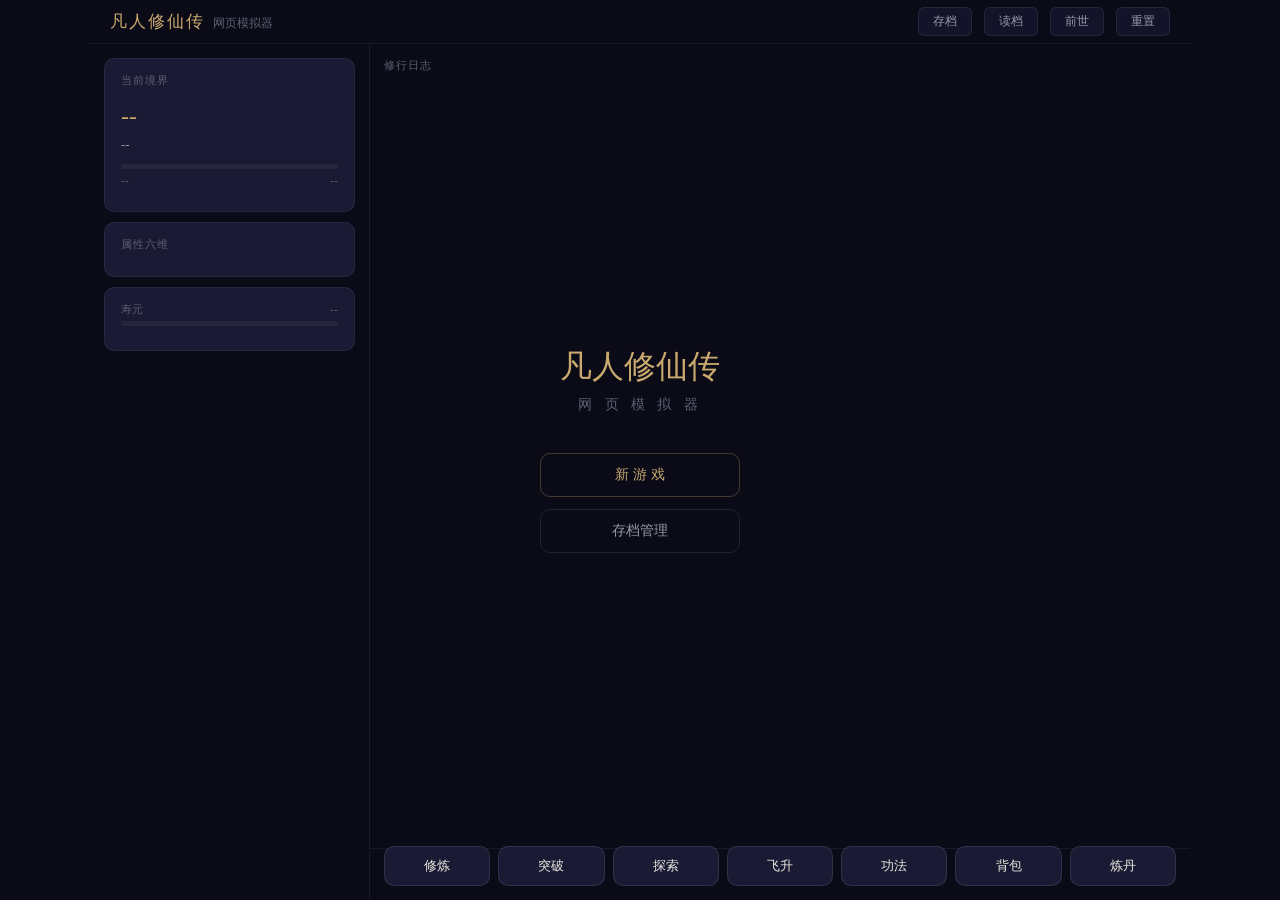
==== commit 17c2b358: "Add files via upload" ====
--- a/index.html
+++ b/index.html
@@ -2,1499 +2,664 @@
 <html lang="zh-CN">
 <head>
 <meta charset="UTF-8">
-<meta name="viewport" content="width=device-width,initial-scale=1,maximum-scale=1,user-scalable=no">
-<title>斗罗·岁月修炼</title>
+<meta name="viewport" content="width=device-width, initial-scale=1.0">
+<title>凡人修仙传 · 网页模拟器</title>
+<script src="data/realms.js"></script>
+<script src="data/origins.js"></script>
+<script src="data/map_human.js"></script>
+<script src="data/skills.js"></script>
+<script src="data/map_spirit.js"></script>
+<script src="data/map_immortal.js"></script>
+<script src="data/enemies.js"></script>
+<script src="data/alchemy.js"></script>
 <style>
-@import url('https://fonts.googleapis.com/css2?family=Noto+Sans+SC:wght@300;400;500;700;900&display=swap');
-*{margin:0;padding:0;box-sizing:border-box;user-select:none;-webkit-tap-highlight-color:transparent;}
-:root{--bg:#0A0A0F;--card:rgba(255,255,255,0.04);--border:rgba(255,255,255,0.08);--gold:#E8C268;--text:#EDEDED;--text2:#8A8A8A;--red:#E07866;--green:#7DD9A6;--blue:#5BA3E6;--purple:#9B7FD4;}
-body{font-family:'Noto Sans SC',sans-serif;background:var(--bg);color:var(--text);min-height:100dvh;display:flex;justify-content:center;padding:0;overflow-x:hidden;}
-#app{width:100%;max-width:420px;padding:10px 12px 30px}
-
-/* 启动画面 */
-#startScreen{text-align:center;padding-top:50px;}
-.start-logo{font-size:28px;font-weight:900;color:var(--gold);margin-bottom:4px;letter-spacing:2px;}
-.start-sub{font-size:13px;color:var(--text2);margin-bottom:28px;}
-.start-input{width:100%;background:var(--card);border:1px solid var(--border);border-radius:12px;padding:14px 16px;color:var(--text);font-size:16px;font-family:inherit;outline:none;margin-bottom:16px;text-align:center;}
-.start-input:focus{border-color:var(--gold);}
-.start-btn{width:100%;padding:16px;border:none;border-radius:12px;background:linear-gradient(135deg,#E8C268,#C4A25A);color:#0A0A0F;font-size:17px;font-weight:700;cursor:pointer;font-family:inherit;transition:opacity .2s;}
-.start-btn:active{opacity:.7;}
-.start-hint{font-size:12px;color:var(--text2);margin-top:10px;}
-
-/* 武魂觉醒弹窗 */
-.awaken-overlay{display:none;position:fixed;top:0;left:0;width:100%;height:100%;background:rgba(0,0,0,.92);z-index:100;justify-content:center;align-items:center;flex-direction:column;padding:24px;}
-.awaken-overlay.show{display:flex;}
-.awaken-title{font-size:22px;font-weight:900;color:var(--gold);margin-bottom:6px;animation:fadeIn .6s;}
-.awaken-sub{font-size:13px;color:var(--text2);margin-bottom:20px;animation:fadeIn .8s;}
-.awaken-sp{background:var(--card);border:1px solid var(--border);border-radius:12px;padding:16px 24px;margin-bottom:16px;text-align:center;animation:fadeIn .5s;}
-.awaken-sp .sp-num{font-size:36px;font-weight:900;color:var(--gold);}
-.awaken-sp .sp-label{font-size:13px;color:var(--text2);margin-top:4px;}
-.awaken-sp .sp-rarity{font-size:11px;margin-top:4px;padding:2px 12px;border-radius:10px;display:inline-block;}
-.rarity-common{background:rgba(255,255,255,.06);color:var(--text2);}
-.rarity-uncommon{background:rgba(91,163,230,.15);color:var(--blue);}
-.rarity-rare{background:rgba(155,127,212,.15);color:var(--purple);}
-.rarity-legendary{background:linear-gradient(135deg,rgba(232,194,104,.2),rgba(196,162,90,.1));color:var(--gold);}
-
-/* 武魂展示 */
-.awaken-ms{background:var(--card);border:1px solid var(--border);border-radius:12px;padding:16px 24px;margin-bottom:16px;text-align:center;animation:fadeIn .6s;}
-.awaken-ms .ms-icon{font-size:28px;}
-.awaken-ms .ms-name{font-size:20px;font-weight:700;color:var(--text);margin-top:4px;}
-.awaken-ms .ms-type{font-size:12px;color:var(--text2);margin-top:2px;}
-.awaken-ms .ms-effect{font-size:11px;color:var(--gold);margin-top:4px;}
-.ms-tag{font-size:10px;padding:2px 8px;border-radius:6px;display:inline-block;margin-top:4px;}
-.ms-beast{background:rgba(91,163,230,.15);color:var(--blue);}
-.ms-weapon{background:rgba(232,194,104,.15);color:var(--gold);}
-.ms-plant{background:rgba(125,217,166,.15);color:var(--green);}
-.ms-special{background:rgba(155,127,212,.15);color:var(--purple);}
-
-.top-ms{font-size:12px;color:var(--text2);margin-bottom:2px;}
-
-.awaken-talents{width:100%;margin-bottom:16px;max-height:200px;overflow-y:auto;animation:fadeIn 1s;}
-.awaken-talents::-webkit-scrollbar{width:3px;}
-.awaken-talents::-webkit-scrollbar-thumb{background:var(--border);border-radius:2px;}
-.talent-card{background:rgba(232,194,104,.06);border:1px solid rgba(232,194,104,.15);border-radius:10px;padding:12px;margin-bottom:8px;display:flex;align-items:center;gap:12px;}
-.talent-card .t-icon{font-size:24px;width:36px;text-align:center;}
-.talent-card .t-info{flex:1;}
-.talent-card .t-name{font-size:15px;font-weight:600;color:var(--gold);}
-.talent-card .t-desc{font-size:11px;color:var(--text2);margin-top:2px;}
-.talent-card .t-rate{font-size:10px;color:var(--purple);margin-top:1px;}
-
-.awaken-none{text-align:center;padding:16px;background:var(--card);border-radius:10px;color:var(--text2);font-size:13px;}
-.awaken-continue{width:100%;padding:16px;border:none;border-radius:12px;background:linear-gradient(135deg,#E8C268,#C4A25A);color:#0A0A0F;font-size:17px;font-weight:700;cursor:pointer;font-family:inherit;animation:fadeIn 1.2s;}
-
-/* 游戏界面 */
-#gameScreen{display:none;}
-.top-bar{display:flex;justify-content:space-between;align-items:center;margin-bottom:10px;}
-.top-bar .left{text-align:left;}
-.top-bar .name{font-size:17px;font-weight:700;color:var(--gold);}
-.top-bar .age{font-size:12px;color:var(--text2);}
-.top-bar .year{font-size:12px;color:var(--text2);}
-.talents-bar{margin-bottom:8px;display:flex;gap:4px;flex-wrap:wrap;}
-.talent-tag{font-size:9px;padding:2px 6px;border-radius:4px;border:1px solid rgba(232,194,104,.2);background:rgba(232,194,104,.06);color:var(--gold);}
-.tabs{display:flex;gap:4px;margin-bottom:10px;}
-.tab{flex:1;padding:8px 0;text-align:center;font-size:13px;font-weight:500;border-radius:8px;cursor:pointer;background:var(--card);border:1px solid transparent;color:var(--text2);transition:.15s;}
-.tab.active{background:rgba(232,194,104,.1);border-color:var(--gold);color:var(--gold);}
-.tab-content{display:none;}
-.tab-content.active{display:block;}
-.stats-grid{display:grid;grid-template-columns:1fr 1fr;gap:6px;margin-bottom:10px;}
-.stat-card{background:var(--card);border:1px solid var(--border);border-radius:10px;padding:10px;}
-.stat-card .stat-label{font-size:10px;color:var(--text2);margin-bottom:3px;}
-.stat-card .stat-value{font-size:16px;font-weight:700;}
-.stat-level .stat-value{color:var(--gold);}
-.stat-life .stat-value{color:var(--text);}
-.stat-hp .stat-value{color:var(--green);}
-.stat-card .stat-bar{height:3px;border-radius:2px;margin-top:4px;background:rgba(255,255,255,.06);overflow:hidden;}
-.stat-card .stat-fill{height:100%;border-radius:2px;transition:width .5s;}
-.stat-fill.gold{background:var(--gold);}
-.stat-fill.green{background:var(--green);}
-.stat-fill.blue{background:var(--blue);}
-.stat-card .stat-sub{font-size:10px;color:var(--text2);margin-top:2px;}
-.rings-section{background:var(--card);border:1px solid var(--border);border-radius:10px;padding:12px;margin-bottom:10px;}
-.rings-header{display:flex;justify-content:space-between;align-items:center;margin-bottom:6px;}
-.rings-title{font-size:11px;color:var(--text2);}
-.rings-hunt{font-size:11px;color:var(--gold);}
-.rings-row{display:flex;gap:5px;flex-wrap:wrap;}
-.ring-dot{width:26px;height:26px;border-radius:50%;display:flex;align-items:center;justify-content:center;font-size:9px;font-weight:700;}
-.ring-clickable{cursor:pointer;transition:transform .12s;}
-.ring-clickable:active{transform:scale(1.2);}
-.ring-empty{background:rgba(255,255,255,.04);border:1px dashed rgba(255,255,255,.1);color:var(--text2);}
-.ring-white{background:linear-gradient(135deg,#FFF,#CCC);color:#222;box-shadow:0 0 5px rgba(255,255,255,.25);}
-.ring-yellow{background:linear-gradient(135deg,#FFD700,#DAA520);color:#222;box-shadow:0 0 6px rgba(255,215,0,.25);}
-.ring-purple{background:linear-gradient(135deg,#B388FF,#7C4DFF);color:#FFF;box-shadow:0 0 6px rgba(124,77,255,.25);}
-.ring-black{background:linear-gradient(135deg,#555,#222);color:#FFF;box-shadow:0 0 5px rgba(0,0,0,.3);}
-.ring-red{background:linear-gradient(135deg,#FF5252,#D32F2F);color:#FFF;box-shadow:0 0 8px rgba(255,82,82,.3);}
-.ring-gold{background:linear-gradient(135deg,#E8C268,#B8963E);color:#FFF;box-shadow:0 0 12px rgba(232,194,104,.5);}
-.skills-section{background:var(--card);border:1px solid var(--border);border-radius:10px;padding:12px;margin-bottom:10px;}
-
-/* 装备界面 */
-.eq-grid{display:flex;flex-direction:column;gap:0;}
-.eq-slots-grid{display:grid;grid-template-columns:1fr 1fr 1fr;gap:6px;margin-bottom:10px;}
-.eq-slot{background:var(--card);border:1px solid var(--border);border-radius:10px;padding:10px;text-align:center;cursor:pointer;min-height:70px;display:flex;flex-direction:column;justify-content:center;align-items:center;}
-.eq-slot:active{transform:scale(.95);}
-.eq-slot .eq-empty{font-size:11px;color:var(--text2);}
-.eq-slot .eq-icon{font-size:20px;}
-.eq-slot .eq-name{font-size:12px;font-weight:600;margin-top:2px;}
-.eq-slot .eq-stats{font-size:9px;color:var(--text2);margin-top:2px;line-height:1.3;}
-.eq-item-card{background:var(--card);border:1px solid var(--border);border-radius:8px;padding:8px 10px;margin-bottom:4px;display:flex;align-items:center;gap:8px;cursor:pointer;}
-.eq-item-card:active{transform:scale(.98);}
-.eq-item-card .eqi-icon{font-size:16px;}
-.eq-item-card .eqi-info{flex:1;}
-.eq-item-card .eqi-name{font-size:12px;font-weight:500;}
-.eq-item-card .eqi-sub{font-size:10px;color:var(--text2);}
-.eq-item-card .eqi-btn{font-size:10px;padding:3px 8px;border:none;border-radius:4px;cursor:pointer;font-family:inherit;font-weight:600;}
-.eq-item-card .eqi-btn.equip{background:var(--gold);color:#0A0A0F;}
-.eq-item-card .eqi-btn.unequip{background:rgba(255,255,255,.06);color:var(--text2);border:1px solid var(--border);}
-.skills-title{font-size:11px;color:var(--text2);margin-bottom:8px;}
-.skill-card{background:rgba(255,255,255,.03);border:1px solid rgba(255,255,255,.06);border-radius:8px;padding:10px;margin-bottom:6px;}
-.skill-card:last-child{margin-bottom:0;}
-.skill-card .s-header{display:flex;justify-content:space-between;align-items:center;margin-bottom:3px;}
-.skill-card .s-name{font-size:14px;font-weight:600;}
-.skill-card .s-ring{font-size:9px;padding:1px 5px;border-radius:3px;}
-.skill-card .s-type{font-size:10px;color:var(--text2);margin-bottom:2px;}
-.skill-card .s-desc{font-size:11px;color:var(--text2);line-height:1.4;}
-.skill-card .s-effect{font-size:10px;color:var(--purple);margin-top:3px;padding:3px 6px;background:rgba(155,127,212,.08);border-radius:4px;display:inline-block;}
-.skills-empty{text-align:center;padding:20px 0;color:var(--text2);font-size:13px;}
-.map-container{position:relative;width:100%;aspect-ratio:1/1.3;background:var(--card);border:1px solid var(--border);border-radius:12px;margin-bottom:10px;overflow:hidden;}
-.region-marker{position:absolute;padding:4px 8px;border-radius:6px;font-size:10px;font-weight:500;cursor:pointer;transform:translate(-50%,-50%);transition:.2s;text-align:center;min-width:70px;border:1px solid rgba(255,255,255,.1);background:rgba(10,10,15,.88);}
-.region-marker:active{transform:translate(-50%,-50%) scale(1.08);}
-.region-marker.current{border-color:var(--gold);box-shadow:0 0 10px rgba(232,194,104,.3);}
-.region-marker .r-icon{font-size:16px;display:block;}
-.region-marker .r-name{font-size:10px;color:var(--text);margin-top:1px;}
-.region-marker.locked{opacity:.35;pointer-events:none;}
-.region-info{background:var(--card);border:1px solid var(--border);border-radius:10px;padding:12px;margin-bottom:10px;}
-.region-info .ri-name{font-size:16px;font-weight:700;color:var(--gold);margin-bottom:2px;}
-.region-info .ri-desc{font-size:12px;color:var(--text2);}
-.region-info .ri-stats{display:flex;gap:16px;margin-top:6px;font-size:11px;color:var(--text2);}
-.region-info .ri-stats span{color:var(--text);}
-.travel-btn{width:100%;padding:12px;border:none;border-radius:10px;background:rgba(232,194,104,.12);border:1px solid var(--gold);color:var(--gold);font-size:14px;font-weight:700;cursor:pointer;font-family:inherit;margin-bottom:10px;}
-.travel-btn:active{opacity:.7;}
-.actions-grid{display:grid;grid-template-columns:1fr 1fr 1fr;gap:6px;}
-.action-btn{background:var(--card);border:1px solid var(--border);border-radius:10px;padding:10px 4px;text-align:center;cursor:pointer;transition:.12s;font-family:inherit;color:var(--text);}
-.action-btn:active{transform:scale(.95);}
-.action-btn span{display:block;color:var(--text);}
-.action-btn .a-icon{font-size:20px;margin-bottom:1px;}
-.action-btn .a-label{font-size:12px;font-weight:500;}
-.action-btn .a-desc{font-size:9px;color:var(--text2);margin-top:1px;}
-.action-btn:disabled{opacity:.25;pointer-events:none;}
-.log-section{background:var(--card);border:1px solid var(--border);border-radius:10px;padding:12px;margin-bottom:10px;min-height:150px;max-height:240px;overflow-y:auto;}
-.log-section::-webkit-scrollbar{width:3px;}
-.log-section::-webkit-scrollbar-thumb{background:var(--border);border-radius:2px;}
-.log-entry{margin-bottom:7px;line-height:1.5;font-size:13px;animation:fadeIn .25s;}
-.log-entry:last-child{margin-bottom:0;}
-.log-entry .tag{display:inline-block;font-size:9px;padding:1px 5px;border-radius:3px;margin-right:5px;vertical-align:middle;font-weight:500;}
-.tag-system{background:rgba(232,194,104,.15);color:var(--gold);}
-.tag-cultivate{background:rgba(91,163,230,.15);color:var(--blue);}
-.tag-hunt{background:rgba(231,120,102,.15);color:var(--red);}
-.tag-ring{background:rgba(155,127,212,.15);color:var(--purple);}
-.tag-adventure{background:rgba(125,217,166,.15);color:var(--green);}
-.tag-death{background:rgba(255,82,82,.25);color:#FF5252;}
-.tag-break{background:linear-gradient(135deg,rgba(232,194,104,.25),rgba(196,162,90,.15));color:var(--gold);}
-.tag-skill{background:rgba(155,127,212,.2);color:#B388FF;}
-.tag-travel{background:rgba(91,163,230,.15);color:var(--blue);}
-.tag-time{background:rgba(232,194,104,.1);color:var(--gold-dim);}
-.tag-battle{background:rgba(255,82,82,.15);color:#FF8A80;}
-.tag-forge{background:rgba(125,217,166,.15);color:var(--green);}
-.break-overlay{display:none;position:fixed;top:0;left:0;width:100%;height:100%;background:rgba(0,0,0,.88);z-index:101;justify-content:center;align-items:center;flex-direction:column;padding:20px;}
-.break-overlay.show{display:flex;}
-.break-overlay .big{font-size:26px;font-weight:900;color:var(--gold);margin-bottom:6px;text-align:center;}
-.break-overlay .sub{font-size:14px;color:var(--text);margin-bottom:14px;text-align:center;line-height:1.5;}
-.break-continue{padding:12px 32px;border:none;border-radius:10px;background:var(--gold);color:#0A0A0F;font-size:15px;font-weight:700;cursor:pointer;font-family:inherit;}
-
-/* 魂环详情弹出层 */
-.ring-detail-overlay{display:none;position:fixed;top:0;left:0;width:100%;height:100%;background:rgba(0,0,0,.92);z-index:102;justify-content:center;align-items:center;flex-direction:column;padding:24px;}
-.ring-detail-overlay.show{display:flex;}
-.ring-detail-card{background:rgba(255,255,255,.03);border:1px solid var(--border);border-radius:14px;padding:20px;width:100%;max-width:380px;max-height:70vh;overflow-y:auto;}
-.ring-detail-card::-webkit-scrollbar{width:3px;}
-.ring-detail-card::-webkit-scrollbar-thumb{background:var(--border);border-radius:2px;}
-.rd-title{font-size:18px;font-weight:700;text-align:center;margin-bottom:12px;}
-.rd-row{display:flex;justify-content:space-between;padding:8px 0;border-bottom:1px solid var(--border);font-size:13px;}
-.rd-row:last-child{border-bottom:none;}
-.rd-row .rd-l{color:var(--text2);}
-.rd-row .rd-v{color:var(--text);font-weight:500;}
-.rd-skill{padding:10px;background:var(--card);border-radius:8px;margin-top:8px;}
-.rd-skill .rs-name{font-size:14px;font-weight:600;color:var(--gold);}
-.rd-skill .rs-type{font-size:11px;color:var(--text2);margin-top:2px;}
-.rd-skill .rs-effect{font-size:11px;color:var(--purple);margin-top:4px;padding:3px 6px;background:rgba(155,127,212,.08);border-radius:4px;display:inline-block;}
-.rd-close{margin-top:16px;width:100%;padding:12px;border:none;border-radius:10px;background:var(--gold);color:#0A0A0F;font-size:15px;font-weight:700;cursor:pointer;font-family:inherit;}
-.hunt-overlay{display:none;position:fixed;top:0;left:0;width:100%;height:100%;background:rgba(0,0,0,.95);z-index:99;flex-direction:column;padding:16px;overflow-y:auto;}
-.hunt-overlay.show{display:flex;}
-.battle-top{text-align:center;padding:12px 0 8px;border-bottom:1px solid var(--border);margin-bottom:12px;}
-.battle-top .bt-label{font-size:11px;color:var(--text2);text-transform:uppercase;letter-spacing:2px;}
-.battle-top .bt-title{font-size:24px;font-weight:900;color:var(--gold);margin:2px 0;}
-.battle-top .bt-sub{font-size:13px;color:var(--text2);}
-.battle-beast{text-align:center;padding:20px 0 16px;background:var(--card);border-radius:14px;border:1px solid var(--border);margin-bottom:12px;}
-.battle-beast .bb-icon{font-size:48px;margin-bottom:4px;}
-.battle-beast .bb-name{font-size:20px;font-weight:700;color:var(--text);}
-.battle-beast .bb-year{font-size:12px;color:var(--text2);margin-top:2px;}
-.battle-beast .bb-bar{width:80%;margin:8px auto 0;height:6px;border-radius:3px;background:rgba(255,255,255,.06);overflow:hidden;}
-.battle-beast .bb-fill{height:100%;border-radius:3px;background:var(--red);transition:width .5s;}
-.battle-beast .bb-stat{font-size:11px;color:var(--text2);margin-top:4px;}
-
-.battle-info{display:grid;grid-template-columns:1fr 1fr;gap:8px;margin-bottom:12px;}
-.battle-info .bi-card{background:var(--card);border-radius:10px;padding:10px;text-align:center;border:1px solid var(--border);}
-.battle-info .bi-card .bi-label{font-size:10px;color:var(--text2);}
-.battle-info .bi-card .bi-val{font-size:20px;font-weight:700;}
-.battle-info .bi-card .bi-val.gold{color:var(--gold);}
-.battle-info .bi-card .bi-val.green{color:var(--green);}
-
-.battle-log{background:var(--card);border:1px solid var(--border);border-radius:12px;padding:12px;margin-bottom:12px;min-height:80px;max-height:200px;overflow-y:auto;}
-.battle-log::-webkit-scrollbar{width:3px;}
-.battle-log::-webkit-scrollbar-thumb{background:var(--border);border-radius:2px;}
-.battle-log .bl-round{padding:6px 8px;margin-bottom:6px;background:rgba(255,255,255,.02);border-radius:8px;animation:fadeIn .3s;}
-.battle-log .bl-round:last-child{margin-bottom:0;}
-.battle-log .bl-round .bl-rh{font-size:10px;color:var(--gold);font-weight:600;margin-bottom:3px;}
-.battle-log .bl-round .bl-action{font-size:13px;color:var(--text);}
-.battle-log .bl-round .bl-effect{font-size:11px;color:var(--purple);margin-top:2px;}
-.battle-log .bl-round .bl-dmg{font-size:11px;color:var(--red);}
-
-.battle-result-box{text-align:center;padding:14px;margin-bottom:12px;border-radius:12px;}
-.battle-result-box.success{background:rgba(125,217,166,.08);border:1px solid rgba(125,217,166,.15);}
-.battle-result-box.fail{background:rgba(224,120,102,.08);border:1px solid rgba(224,120,102,.15);}
-.battle-result-box .br-icon{font-size:28px;}
-.battle-result-box .br-text{font-size:16px;font-weight:700;margin:4px 0;}
-.battle-result-box .br-text.ok{color:var(--green);}
-.battle-result-box .br-text.no{color:var(--red);}
-.battle-result-box .br-sub{font-size:12px;color:var(--text2);}
-
-.battle-footer{display:grid;grid-template-columns:1fr 1fr;gap:8px;margin-top:4px;}
-.battle-footer.single{grid-template-columns:1fr;}
-.bf-btn{padding:14px;border:none;border-radius:10px;font-size:15px;font-weight:700;cursor:pointer;font-family:inherit;}
-.bf-btn:active{opacity:.7;}
-.bf-btn.primary{background:linear-gradient(135deg,#E8C268,#C4A25A);color:#0A0A0F;}
-.bf-btn.secondary{background:var(--card);border:1px solid var(--border);color:var(--text2);}
-.bf-btn.danger{background:rgba(231,120,102,.15);border:1px solid rgba(231,120,102,.2);color:var(--red);}
-#endScreen{display:none;text-align:center;padding-top:40px;}
-#endScreen .ei{font-size:48px;margin-bottom:10px;}
-.end-t{font-size:22px;font-weight:700;color:var(--gold);margin-bottom:6px;}
-.end-s{font-size:13px;color:var(--text2);line-height:1.5;margin-bottom:18px;}
-.end-stats{background:var(--card);border:1px solid var(--border);border-radius:12px;padding:14px;margin-bottom:18px;text-align:left;}
-.end-stats .row{display:flex;justify-content:space-between;padding:5px 0;font-size:13px;border-bottom:1px solid var(--border);}
-.end-stats .row:last-child{border-bottom:none;}
-.end-stats .row .label{color:var(--text2);}
-.end-stats .row .value{color:var(--text);font-weight:500;}
-.restart-btn{width:100%;padding:16px;border:none;border-radius:12px;background:linear-gradient(135deg,#E8C268,#C4A25A);color:#0A0A0F;font-size:17px;font-weight:700;cursor:pointer;font-family:inherit;}
-@keyframes fadeIn{from{opacity:0;transform:translateY(5px)}to{opacity:1;transform:translateY(0)}}
+/* ====== THEME VARIABLES ====== */
+:root {
+  --bg-deep: #0b0b18;
+  --bg-surface: #13132a;
+  --bg-card: #1a1a35;
+  --bg-hover: #222244;
+  --text-primary: #e8e6dc;
+  --text-secondary: #9897a8;
+  --text-tertiary: #5e5d72;
+
+  /* semantic accent colors */
+  --gold: #c9a96e;
+  --gold-dim: #8a7348;
+  --jade: #5b8c5a;
+  --jade-dim: #3a5c3a;
+  --crimson: #c0392b;
+  --crimson-dim: #80231a;
+  --azure: #4a8fcf;
+  --azure-dim: #2d5c8a;
+  --amber: #d4953a;
+  --amber-dim: #8a5e25;
+  --white: #d4d4dc;
+
+  /* sizing */
+  --radius-sm: 6px;
+  --radius-md: 10px;
+  --radius-lg: 14px;
+  --side-width: 280px;
+  --topbar-height: 44px;
+  --actionbar-height: 52px;
+
+  --font-sans: "PingFang SC", "Microsoft YaHei", "Noto Sans SC", system-ui, sans-serif;
+  --font-display: "STKaiti", "KaiTi", "Noto Serif SC", serif;
+}
+
+/* ====== RESET ====== */
+*, *::before, *::after { box-sizing: border-box; margin: 0; padding: 0; }
+html, body { height: 100%; overflow: hidden; }
+body {
+  background: var(--bg-deep);
+  color: var(--text-primary);
+  font-family: var(--font-sans);
+  font-size: 13px;
+  line-height: 1.5;
+  -webkit-font-smoothing: antialiased;
+}
+
+/* ====== LAYOUT ====== */
+#app {
+  display: flex;
+  flex-direction: column;
+  height: 100vh;
+  max-width: 1100px;
+  margin: 0 auto;
+}
+
+/* top bar */
+#topbar {
+  height: var(--topbar-height);
+  display: flex;
+  align-items: center;
+  justify-content: space-between;
+  padding: 0 20px;
+  border-bottom: 1px solid rgba(255,255,255,0.06);
+  flex-shrink: 0;
+}
+#topbar .brand {
+  font-family: var(--font-display);
+  font-size: 17px;
+  font-weight: 500;
+  color: var(--gold);
+  letter-spacing: 2px;
+}
+#topbar .brand span { font-size: 12px; color: var(--text-tertiary); margin-left: 8px; letter-spacing: 0; }
+#topbar .tools { display: flex; gap: 12px; align-items: center; }
+#topbar .tools button {
+  background: var(--bg-surface);
+  border: 1px solid rgba(255,255,255,0.08);
+  color: var(--text-secondary);
+  padding: 5px 14px;
+  border-radius: var(--radius-sm);
+  font-size: 12px;
+  cursor: pointer;
+  font-family: var(--font-sans);
+  transition: background 0.15s, border-color 0.15s;
+}
+#topbar .tools button:hover { background: var(--bg-hover); border-color: rgba(255,255,255,0.15); }
+
+/* main body */
+#main { display: flex; flex: 1; overflow: hidden; }
+
+/* left panel */
+#sidebar {
+  width: var(--side-width);
+  flex-shrink: 0;
+  overflow-y: auto;
+  padding: 14px 14px 0;
+  display: flex;
+  flex-direction: column;
+  gap: 10px;
+  border-right: 1px solid rgba(255,255,255,0.06);
+}
+
+/* right panel */
+#content {
+  flex: 1;
+  display: flex;
+  flex-direction: column;
+  overflow: hidden;
+}
+#log-panel {
+  flex: 1;
+  overflow-y: auto;
+  padding: 14px 14px 0;
+}
+
+/* bottom action bar */
+#actionbar {
+  height: var(--actionbar-height);
+  flex-shrink: 0;
+  display: flex;
+  gap: 8px;
+  padding: 0 14px 14px;
+  align-items: flex-end;
+  border-top: 1px solid rgba(255,255,255,0.06);
+}
+#actionbar button {
+  flex: 1;
+  max-width: 120px;
+  padding: 10px 0;
+  border: 1px solid rgba(255,255,255,0.1);
+  border-radius: var(--radius-md);
+  background: var(--bg-card);
+  color: var(--text-primary);
+  font-size: 13px;
+  cursor: pointer;
+  font-family: var(--font-sans);
+  transition: all 0.15s;
+}
+#actionbar button:hover { background: var(--bg-hover); border-color: rgba(255,255,255,0.2); }
+#actionbar button:active { transform: scale(0.97); }
+#actionbar button.primary {
+  border-color: var(--gold);
+  color: var(--gold);
+  background: rgba(201,169,110,0.08);
+}
+#actionbar button.primary:hover { background: rgba(201,169,110,0.15); }
+#actionbar button.disabled {
+  opacity: 0.35;
+  pointer-events: none;
+}
+
+/* ====== CARD COMPONENTS ====== */
+.card {
+  background: var(--bg-card);
+  border: 1px solid rgba(255,255,255,0.06);
+  border-radius: var(--radius-md);
+  padding: 14px 16px;
+}
+.card-label {
+  font-size: 11px;
+  color: var(--text-tertiary);
+  text-transform: uppercase;
+  letter-spacing: 1px;
+  margin-bottom: 8px;
+}
+
+/* realm card */
+.realm-name {
+  font-family: var(--font-display);
+  font-size: 24px;
+  font-weight: 500;
+  color: var(--gold);
+  margin-bottom: 2px;
+}
+.realm-sub {
+  font-size: 12px;
+  color: var(--text-secondary);
+  margin-bottom: 10px;
+}
+.realm-bar { height: 5px; background: rgba(255,255,255,0.05); border-radius: 3px; overflow: hidden; }
+.realm-bar-fill {
+  height: 100%;
+  background: var(--gold);
+  border-radius: 3px;
+  transition: width 0.4s ease;
+}
+.realm-bar-text {
+  display: flex;
+  justify-content: space-between;
+  margin-top: 4px;
+  font-size: 11px;
+  color: var(--text-tertiary);
+}
+
+/* attributes */
+.attr-row {
+  display: flex;
+  align-items: center;
+  margin-bottom: 5px;
+  font-size: 12px;
+}
+.attr-row:last-child { margin-bottom: 0; }
+.attr-label {
+  width: 20px;
+  color: var(--text-tertiary);
+  font-size: 12px;
+}
+.attr-bar-wrap {
+  flex: 1;
+  height: 3px;
+  background: rgba(255,255,255,0.04);
+  border-radius: 2px;
+  margin: 0 8px;
+}
+.attr-bar-fill { height: 100%; border-radius: 2px; transition: width 0.4s ease; }
+.attr-val { width: 26px; text-align: right; font-size: 12px; color: var(--text-primary); font-variant-numeric: tabular-nums; }
+.attr-bar-fill.atk { background: var(--crimson); }
+.attr-bar-fill.def { background: var(--jade); }
+.attr-bar-fill.spd { background: var(--amber); }
+.attr-bar-fill.wis { background: var(--azure); }
+.attr-bar-fill.vit { background: var(--jade-dim); }
+.attr-bar-fill.spi { background: var(--azure-dim); }
+
+/* status grid */
+.status-grid {
+  display: grid;
+  grid-template-columns: 1fr 1fr;
+  gap: 6px;
+}
+.status-item { text-align: center; padding: 6px 0; }
+.status-val {
+  font-size: 16px;
+  font-weight: 500;
+  font-variant-numeric: tabular-nums;
+}
+.status-label { font-size: 10px; color: var(--text-tertiary); margin-top: 2px; }
+.status-val.danger { color: var(--crimson); }
+
+/* log */
+.log-entry {
+  font-size: 12px;
+  padding: 4px 0;
+  line-height: 1.6;
+  border-bottom: 1px solid rgba(255,255,255,0.02);
+}
+.log-entry:last-child { border-bottom: none; }
+.log-day { color: var(--text-tertiary); margin-right: 6px; min-width: 60px; display: inline-block; }
+.log-text { color: var(--text-secondary); }
+.log-text.crit { color: var(--gold); }
+.log-text.success { color: var(--jade); }
+.log-text.danger { color: var(--crimson); }
+.log-text.loot { color: var(--azure); }
+
+/* ====== CULTIVATE SELECTOR ====== */
+.cult-grid {
+  display: grid;
+  grid-template-columns: repeat(4, 1fr);
+  gap: 8px;
+  margin-bottom: 12px;
+}
+.cult-card {
+  background: var(--bg-surface);
+  border: 1px solid rgba(255,255,255,0.08);
+  border-radius: var(--radius-md);
+  padding: 12px 8px;
+  text-align: center;
+  cursor: pointer;
+  transition: border-color 0.15s, background 0.15s;
+}
+.cult-card:hover { border-color: var(--gold); background: rgba(201,169,110,0.05); }
+.cult-card.selected { border-color: var(--gold); background: rgba(201,169,110,0.10); }
+.cult-card .cult-days { font-size: 18px; font-weight: 500; color: var(--gold); }
+.cult-card .cult-label { font-size: 11px; color: var(--text-secondary); margin-top: 2px; }
+.cult-card .cult-rate { font-size: 10px; color: var(--text-tertiary); margin-top: 2px; }
+.cult-custom-row {
+  display: flex;
+  gap: 8px;
+  align-items: center;
+  margin-bottom: 12px;
+}
+.cult-custom-row input {
+  flex: 1;
+  background: var(--bg-surface);
+  border: 1px solid rgba(255,255,255,0.1);
+  border-radius: var(--radius-sm);
+  padding: 8px 12px;
+  color: var(--text-primary);
+  font-size: 14px;
+  font-family: var(--font-sans);
+  outline: none;
+}
+.cult-custom-row input:focus { border-color: var(--gold); }
+.cult-preview {
+  background: var(--bg-surface);
+  border-radius: var(--radius-sm);
+  padding: 10px 14px;
+  font-size: 12px;
+  color: var(--text-secondary);
+  line-height: 1.6;
+  margin-bottom: 12px;
+}
+.cult-preview span { color: var(--gold); }
+
+/* cultivation animation */
+.cult-running { pointer-events: none; opacity: 0.6; }
+@keyframes log-flash {
+  0% { background: rgba(201,169,110,0.15); }
+  100% { background: transparent; }
+}
+.log-flash { animation: log-flash 0.6s ease-out; }
+
+/* death screen */
+.death-grid {
+  display: grid;
+  grid-template-columns: repeat(2, 1fr);
+  gap: 8px;
+  margin: 12px 0;
+}
+.death-card {
+  background: var(--bg-surface);
+  border: 1px solid rgba(255,255,255,0.08);
+  border-radius: var(--radius-md);
+  padding: 12px;
+  cursor: pointer;
+  transition: border-color 0.15s, background 0.15s;
+}
+.death-card:hover { border-color: var(--gold); background: rgba(201,169,110,0.05); }
+.death-card .death-name { font-size: 15px; font-weight: 500; color: var(--gold); margin-bottom: 2px; }
+.death-card .death-desc { font-size: 11px; color: var(--text-secondary); line-height: 1.5; }
+.death-card .death-risk { font-size: 10px; color: var(--amber); margin-top: 4px; }
+.death-card.possess-card { border-color: rgba(192,57,43,0.3); }
+.death-card.possess-card:hover { border-color: var(--crimson); background: rgba(192,57,43,0.06); }
+.death-card.possess-card .death-name { color: var(--crimson); }
+
+.possess-tier-grid {
+  display: grid;
+  grid-template-columns: repeat(4, 1fr);
+  gap: 6px;
+  margin: 8px 0;
+}
+.possess-tier {
+  background: var(--bg-surface);
+  border: 1px solid rgba(255,255,255,0.06);
+  border-radius: var(--radius-sm);
+  padding: 8px 6px;
+  text-align: center;
+  cursor: pointer;
+  transition: border-color 0.15s;
+}
+.possess-tier:hover { border-color: var(--crimson); }
+.possess-tier .tier-name { font-size: 12px; color: var(--text-primary); }
+.possess-tier .tier-rate { font-size: 16px; font-weight: 500; color: var(--crimson); margin: 2px 0; }
+.possess-tier .tier-bonus { font-size: 10px; color: var(--text-secondary); }
+
+/* map - visual world map */
+#map-container {
+  position: relative;
+  width: 100%;
+  min-height: 420px;
+  background: rgba(255,255,255,0.015);
+  border-radius: var(--radius-lg);
+  overflow: hidden;
+  border: 1px solid rgba(255,255,255,0.04);
+}
+.map-node-visual {
+  position: absolute;
+  transform: translate(-50%,-50%);
+  cursor: pointer;
+  text-align: center;
+  transition: all 0.15s;
+  z-index: 2;
+}
+.map-node-visual:hover .map-node-dot { transform: scale(1.3); }
+.map-node-dot {
+  width: 12px; height: 12px;
+  border-radius: 50%;
+  margin: 0 auto 3px;
+  border: 2px solid rgba(255,255,255,0.3);
+  background: var(--bg-card);
+  transition: transform 0.15s;
+}
+.map-node-dot.active { background: var(--gold); border-color: var(--gold); }
+.map-node-dot.locked { background: transparent; border-color: rgba(255,255,255,0.1); }
+.map-node-name { font-size: 10px; color: var(--text-secondary); white-space: nowrap; }
+.map-node-name.active { color: var(--gold); font-weight: 500; }
+.map-node-name.locked { color: var(--text-tertiary); }
+.map-node-detail {
+  margin-top: 8px; padding: 8px;
+  background: var(--bg-surface);
+  border-radius: var(--radius-sm);
+  font-size: 11px;
+  color: var(--text-secondary);
+}
+.map-mini-node {
+  display: inline-block;
+  padding: 2px 8px;
+  margin: 2px;
+  border: 1px solid rgba(255,255,255,0.08);
+  border-radius: var(--radius-sm);
+  font-size: 10px;
+  color: var(--text-secondary);
+  cursor: pointer;
+  transition: all 0.15s;
+}
+.map-mini-node:hover { border-color: var(--gold); color: var(--gold); }
+.map-mini-node.current { border-color: var(--gold); color: var(--gold); background: rgba(201,169,110,0.08); }
+.map-back { font-size:12px;color:var(--gold);cursor:pointer;margin-bottom:12px;display:inline-block; }
+
+/* skills */
+.skill-quality { display: inline-block; padding: 1px 6px; border-radius: 3px; font-size: 10px; margin-left: 4px; }
+.q-common { background: rgba(170,170,170,0.15); color: #aaa; }
+.q-uncommon { background: rgba(74,143,207,0.15); color: #4a8fcf; }
+.q-rare { background: rgba(176,102,255,0.15); color: #b066ff; }
+.q-epic { background: rgba(201,169,110,0.15); color: #c9a96e; }
+.q-legendary { background: rgba(192,57,43,0.15); color: #c0392b; }
+.skill-tag { display: inline-block; padding: 1px 5px; border-radius: 3px; font-size: 10px; margin-left: 4px; }
+.tag-atk { background: rgba(192,57,43,0.1); color: var(--crimson); }
+.tag-def { background: rgba(91,140,90,0.1); color: var(--jade); }
+.tag-spd { background: rgba(212,149,58,0.1); color: var(--amber); }
+.tag-wis { background: rgba(74,143,207,0.1); color: var(--azure); }
+.tag-vit { background: rgba(91,140,90,0.1); color: var(--jade); }
+.tag-spi { background: rgba(74,143,207,0.1); color: var(--azure); }
+.tag-special { background: rgba(176,102,255,0.1); color: #b066ff; }
+.skill-row {
+  display: flex; align-items: center; justify-content: space-between;
+  padding: 7px 9px; background: var(--bg-surface); border-radius: var(--radius-sm); margin-bottom: 4px;
+}
+.skill-row:hover { background: var(--bg-hover); }
+.skill-row.locked { opacity: 0.4; }
+.skill-btn {
+  font-size: 10px; padding: 3px 8px; border: 0.5px solid rgba(255,255,255,0.1);
+  border-radius: 3px; background: transparent; color: var(--text-secondary); cursor: pointer; font-family: var(--font-sans);
+}
+.skill-btn:hover { border-color: var(--gold); color: var(--gold); }
+.skill-btn.primary { border-color: var(--gold); color: var(--gold); background: rgba(201,169,110,0.08); }
+.skill-btn.danger { border-color: var(--crimson); color: var(--crimson); }
+
+/* combat */
+.combat-info { font-size:12px;color:var(--text-secondary);margin-bottom:4px; }
+.combat-bar { height:6px;background:rgba(255,255,255,0.05);border-radius:3px;margin-bottom:8px; }
+.combat-bar-fill { height:100%;border-radius:3px;transition:width 0.3s; }
+.combat-bar-fill.enemy { background:var(--crimson); }
+.combat-bar-fill.player { background:var(--jade); }
+.combat-action-grid { display:grid;grid-template-columns:repeat(4,1fr);gap:6px; }
+.combat-action-btn {
+  padding:8px 4px;font-size:11px;border:1px solid rgba(255,255,255,0.1);
+  border-radius:var(--radius-sm);background:var(--bg-surface);color:var(--text-primary);
+  cursor:pointer;font-family:var(--font-sans);text-align:center;
+}
+.combat-action-btn:hover { border-color:var(--gold); }
+.combat-action-btn.cd { opacity:0.4;pointer-events:none; }
+.combat-log { font-size:11px;color:var(--text-tertiary);max-height:80px;overflow-y:auto;margin-top:8px; }
+
+/* ====== MODAL ====== */
+#modal-overlay {
+  display: none;
+  position: fixed;
+  inset: 0;
+  background: rgba(0,0,0,0.6);
+  z-index: 100;
+  align-items: center;
+  justify-content: center;
+}
+#modal-overlay.active { display: flex; }
+#modal-box {
+  background: var(--bg-card);
+  border: 1px solid rgba(255,255,255,0.1);
+  border-radius: var(--radius-lg);
+  padding: 24px;
+  min-width: 320px;
+  max-width: 480px;
+}
+#modal-title { font-size: 16px; font-weight: 500; color: var(--gold); margin-bottom: 12px; }
+#modal-body { font-size: 13px; color: var(--text-secondary); line-height: 1.6; margin-bottom: 18px; }
+#modal-actions { display: flex; gap: 8px; justify-content: flex-end; }
+#modal-actions button {
+  padding: 8px 20px;
+  border: 1px solid rgba(255,255,255,0.12);
+  border-radius: var(--radius-sm);
+  background: var(--bg-surface);
+  color: var(--text-primary);
+  font-size: 13px;
+  cursor: pointer;
+  font-family: var(--font-sans);
+}
+#modal-actions button:hover { background: var(--bg-hover); }
+#modal-actions button.primary { background: rgba(201,169,110,0.12); border-color: var(--gold); color: var(--gold); }
+
+/* ====== ANIMATIONS ====== */
+@keyframes pulse {
+  0%, 100% { opacity: 1; }
+  50% { opacity: 0.6; }
+}
+.pulse { animation: pulse 1.4s ease-in-out infinite; }
+
+@keyframes glow-danger {
+  0%, 100% { color: var(--crimson); }
+  50% { color: var(--crimson-dim); }
+}
+.glow-danger { animation: glow-danger 0.8s ease-in-out infinite; }
+
+/* scrollbar */
+::-webkit-scrollbar { width: 4px; }
+::-webkit-scrollbar-track { background: transparent; }
+::-webkit-scrollbar-thumb { background: rgba(255,255,255,0.08); border-radius: 2px; }
+
+/* responsive */
+@media (max-width: 720px) {
+  #main { flex-direction: column; }
+  #sidebar {
+    width: 100%;
+    flex-shrink: 1;
+    border-right: none;
+    border-bottom: 1px solid rgba(255,255,255,0.06);
+    padding-bottom: 10px;
+    max-height: 40vh;
+  }
+  #actionbar button { font-size: 12px; padding: 8px 0; }
+}
+
+/* landing */
+#landing {
+  position: fixed; top: 0; left: 0; width: 100%; height: 100%;
+  background: var(--bg-page);
+  display: flex; flex-direction: column; align-items: center; justify-content: center;
+  z-index: 1000;
+  transition: opacity 0.4s;
+}
+#landing.fade { opacity: 0; pointer-events: none; }
+.landing-title {
+  font-family: var(--font-display); font-size: 32px; font-weight: 500;
+  color: var(--gold); margin-bottom: 4px;
+}
+.landing-sub {
+  font-size: 14px; color: var(--text-tertiary); margin-bottom: 32px; letter-spacing: 4px;
+}
+.landing-btn {
+  width: 200px; padding: 12px 0; margin: 6px 0;
+  border: 1px solid rgba(201,169,110,0.3); border-radius: var(--radius-md);
+  background: transparent; color: var(--gold); font-size: 14px;
+  cursor: pointer; font-family: var(--font-sans);
+  transition: all 0.15s;
+}
+.landing-btn:hover { border-color: var(--gold); background: rgba(201,169,110,0.08); }
+.landing-btn.ghost { border-color: rgba(255,255,255,0.1); color: var(--text-secondary); }
+.landing-btn.ghost:hover { border-color: rgba(255,255,255,0.2); }
+
+#tooltip { display:none; }
+
+/* alchemy */
+.alchemy-crafting { animation: pulse 1s ease-in-out infinite; }
+.alchemy-success { animation: log-flash 0.4s ease-out; }
 </style>
 </head>
+
 <body>
+
+<div id="landing">
+  <div class="landing-title">凡人修仙传</div>
+  <div class="landing-sub">网 页 模 拟 器</div>
+  <button class="landing-btn" id="btn-continue" onclick="startGame(true)">继 续</button>
+  <button class="landing-btn" onclick="startGame(false)">新 游 戏</button>
+  <button class="landing-btn ghost" onclick="document.getElementById('landing').classList.add('fade')">存档管理</button>
+</div>
+
 <div id="app">
 
-<!-- 启动画面 -->
-<div id="startScreen">
-  <div class="start-logo">⚔ 斗罗·岁月</div>
-  <div class="start-sub">修炼模拟器 — 岁月铸魂，修炼成神</div>
-  <input class="start-input" id="nameInput" placeholder="输入你的魂师之名" maxlength="8">
-  <button class="start-btn" id="awakenBtn">觉醒武魂</button>
-  <div class="start-hint">每位魂师的先天魂力和天赋都是随机的</div>
-</div>
-
-<!-- 武魂觉醒弹窗 -->
-<div class="awaken-overlay" id="awakenOverlay">
-  <div class="awaken-title">⚡ 武魂觉醒</div>
-  <div class="awaken-sub" id="awakenName">—</div>
-  <div class="awaken-sp" id="awakenSpBox">
-    <div class="sp-num" id="awakenSpNum">—</div>
-    <div class="sp-label">先天魂力</div>
-    <div class="sp-rarity" id="awakenSpRarity">—</div>
+  <div id="topbar">
+    <div class="brand">凡人修仙传<span>网页模拟器</span></div>
+    <div class="tools">
+      <button onclick="openSaveManager()">存档</button>
+      <button onclick="loadGame()">读档</button>
+      <button onclick="showPastLives()">前世</button>
+      <button onclick="resetGame()">重置</button>
+    </div>
   </div>
-  <div class="awaken-ms" id="awakenMsBox">
-    <div class="ms-icon" id="awakenMsIcon">⚔</div>
-    <div class="ms-name" id="awakenMsName">—</div>
-    <div class="ms-type" id="awakenMsType">—</div>
-    <div class="ms-effect" id="awakenMsEffect">—</div>
-  </div>
-  <div class="awaken-talents" id="awakenTalents"></div>
-  <button class="awaken-continue" id="awakenStart">开始修炼</button>
-</div>
-
-<!-- 游戏主界面 -->
-<div id="gameScreen">
-  <div class="top-bar">
-    <div class="left">
-      <div class="top-ms" id="gMs">—</div>
-      <div class="name" id="gName">—</div>
-      <div class="age" id="gAge">年龄: —</div>
-    </div>
-    <div class="year" id="gYear">第 0 年 · <span id="gRegion">圣魂村</span></div>
-  </div>
-
-  <div class="talents-bar" id="talentsBar"></div>
-
-  <div class="tabs">
-    <div class="tab active" data-tab="status">状态</div>
-    <div class="tab" data-tab="skills">魂技</div>
-    <div class="tab" data-tab="map">地图</div>
-    <div class="tab" data-tab="action">行动</div>
-    <div class="tab" data-tab="equip">装备</div>
-  </div>
-
-  <div class="tab-content active" id="tab-status">
-    <div class="stats-grid">
-      <div class="stat-card stat-level">
-        <div class="stat-label">修为</div>
-        <div class="stat-value" id="gLevel">魂士</div>
-        <div class="stat-bar"><div class="stat-fill gold" id="spBar" style="width:0%"></div></div>
-        <div class="stat-sub">魂力 <span id="gSP">0</span> / <span id="gSPMax">10</span></div>
+
+  <div id="main">
+    <div id="sidebar">
+      <div class="card" id="realm-card">
+        <div class="card-label">当前境界</div>
+        <div class="realm-name" id="realm-name">--</div>
+        <div class="realm-sub" id="realm-sub">--</div>
+        <div class="realm-bar"><div class="realm-bar-fill" id="realm-bar-fill" style="width:0%"></div></div>
+        <div class="realm-bar-text"><span id="realm-cult">--</span><span id="realm-cultmax">--</span></div>
+        <div style="margin-top:8px;font-size:11px;color:var(--text-tertiary);" id="origin-display"></div>
       </div>
-      <div class="stat-card stat-life">
-        <div class="stat-label">寿命上限</div>
-        <div class="stat-value" id="gLife">80 岁</div>
-        <div class="stat-bar"><div class="stat-fill green" id="lifeBar" style="width:100%"></div></div>
-        <div class="stat-sub" id="gLifeSub">已过世</div>
+
+      <div class="card" id="attr-card">
+        <div class="card-label">属性六维</div>
+        <div id="attr-rows"></div>
       </div>
-      <div class="stat-card stat-hp">
-        <div class="stat-label">气血</div>
-        <div class="stat-value" id="gHP">100</div>
-        <div class="stat-bar"><div class="stat-fill green" id="hpBar" style="width:100%"></div></div>
-        <div class="stat-sub" id="gHPSub">状态: 良好</div>
-      </div>
-      <div class="stat-card">
-        <div class="stat-label">战力</div>
-        <div class="stat-value" id="gCombat">10</div>
-        <div class="stat-sub">魂环 <span id="gRingCount">0</span> · 魂技 <span id="gSkillCount">0</span></div>
+
+      <div class="card" id="status-card">
+        <div id="lifespan-bar-wrap" style="margin-bottom:10px;">
+          <div style="display:flex;justify-content:space-between;font-size:11px;color:var(--text-tertiary);margin-bottom:3px;">
+            <span>寿元</span><span id="lifespan-text">--</span>
+          </div>
+          <div class="realm-bar"><div class="realm-bar-fill" id="lifespan-bar-fill" style="width:0%;background:var(--jade);"></div></div>
+        </div>
+        <div class="status-grid" id="status-grid"></div>
       </div>
     </div>
-    <div class="rings-section">
-      <div class="rings-header">
-        <div class="rings-title">⚡ 魂环（<span id="ringCap">9</span>格）</div>
-        <div class="rings-hunt" id="gHuntHint">—</div>
+
+    <div id="content">
+      <div id="log-panel">
+        <div class="card-label">修行日志</div>
+        <div id="log-entries"></div>
       </div>
-      <div class="rings-row" id="ringsRow"></div>
-    </div>
-    <div class="rings-section" id="boneSection">
-      <div class="rings-header">
-        <div class="rings-title">🦴 魂骨</div>
-        <div class="rings-hunt" id="gBoneHint">—</div>
+      <div id="map-panel" style="display:none;flex:1;overflow-y:auto;padding:14px;">
+        <div id="map-content"></div>
       </div>
-      <div id="boneList"><div style="color:var(--text2);font-size:12px;text-align:center;padding:6px 0">尚未获得魂骨</div></div>
-    </div>
-  </div>
-
-  <div class="tab-content" id="tab-skills">
-    <div class="skills-section">
-      <div class="skills-title">📜 已领悟魂技</div>
-      <div id="skillsList"><div class="skills-empty">尚未拥有任何魂技<br>吸收魂环后自动领悟</div></div>
-    </div>
-  </div>
-
-  <div class="tab-content" id="tab-map">
-    <div class="map-container" id="mapContainer">
-      <div class="map-bg" id="mapBg"></div>
-    </div>
-    <div class="region-info" id="regionInfo">
-      <div class="ri-name" id="riName">圣魂村</div>
-      <div class="ri-desc" id="riDesc">宁静的新手村落</div>
-      <div class="ri-stats"><span>需求: <span id="riLevel">魂士</span></span><span>魂兽: <span id="riBeast">1-100年</span></span></div>
-    </div>
-    <button class="travel-btn" id="travelBtn">🚶 前往此地</button>
-  </div>
-
-  <div class="tab-content" id="tab-action">
-    <div class="actions-grid">
-      <button class="action-btn" data-act="cultivate"><span class="a-icon">🧘</span><span class="a-label">修炼</span><span class="a-desc">3-6月</span></button>
-      <button class="action-btn" data-act="hunt"><span class="a-icon">⚔</span><span class="a-label">猎魂</span><span class="a-desc">6-12月</span></button>
-      <button class="action-btn" data-act="absorb"><span class="a-icon">💫</span><span class="a-label">吸收</span><span class="a-desc">2-4月</span></button>
-      <button class="action-btn" data-act="adventure"><span class="a-icon">🗺</span><span class="a-label">历练</span><span class="a-desc">3-8月</span></button>
-      <button class="action-btn" data-act="rest"><span class="a-icon">💤</span><span class="a-label">休养</span><span class="a-desc">2-4月</span></button>
-      <button class="action-btn" data-act="forge"><span class="a-icon">💪</span><span class="a-label">锻体</span><span class="a-desc">3-6月</span></button>
-      <button class="action-btn" data-act="pill"><span class="a-icon">💊</span><span class="a-label">炼药</span><span class="a-desc">2-5月</span></button>
-    </div>
-    <div class="log-section" id="logSection">
-      <div class="log-entry"><span class="tag tag-system">系统</span>踏上魂师之路...</div>
-    </div>
-  </div>
-  <div class="tab-content" id="tab-equip">
-    <div class="eq-grid">
-      <div id="eqSlots"></div>
-      <button class="eq-sort-btn" id="eqBackpackToggle" style="width:100%;padding:8px;border:none;border-radius:8px;background:var(--card);border:1px solid var(--border);color:var(--text);font-size:13px;cursor:pointer;font-family:inherit;margin-bottom:8px">📦 背包 (<span id="backpackCount">0</span>)</button>
-      <div id="eqBackpack"></div>
+      <div id="skills-panel" style="display:none;flex:1;overflow-y:auto;padding:14px;">
+        <div id="skills-content"></div>
+      </div>
+      <div id="actionbar">
+        <button id="btn-cultivate" onclick="openCultivateSelector()">修炼</button>
+        <button id="btn-breakthrough" onclick="doBreakthrough()">突破</button>
+        <button id="btn-explore" onclick="doExplore()">探索</button>
+        <button id="btn-ascend" onclick="doAscend()">飞升</button>
+        <button id="btn-skills" onclick="toggleSkills()">功法</button>
+        <button id="btn-bag" onclick="openModal('背包', makeBagDisplay())">背包</button>
+        <button id="btn-alchemy" onclick="openAlchemy()">炼丹</button>
+      </div>
     </div>
   </div>
 </div>
 
-<div id="endScreen">
-  <div class="ei" id="endIcon">🕊</div>
-  <div class="end-t" id="endTitle">魂归天地</div>
-  <div class="end-s" id="endSub">你的魂师之路走到了终点</div>
-  <div class="end-stats" id="endStatsBox"></div>
-  <button class="restart-btn" id="restartBtn">再世为人</button>
-  <button class="restart-btn" id="randomRestartBtn" style="margin-top:8px;background:rgba(232,194,104,.1);border:1px solid var(--gold);color:var(--gold)">🎲 立即随机重开</button>
-</div>
-
-<div class="break-overlay" id="breakOverlay">
-  <div class="big" id="breakTitle">突破！</div>
-  <div class="sub" id="breakSub">修为大进</div>
-  <button class="break-continue" id="breakContinue">继续修炼</button>
-</div>
-
-<!-- 魂环详情弹出 -->
-<div class="ring-detail-overlay" id="ringDetailOverlay">
-  <div class="ring-detail-card" id="ringDetailCard">
-    <div class="rd-title" id="rdTitle">魂环详情</div>
-    <div id="rdContent"></div>
-    <button class="rd-close" id="rdClose">关闭</button>
+<div id="modal-overlay" onclick="if(event.target===this)closeModal()">
+  <div id="modal-box">
+    <div id="modal-title"></div>
+    <div id="modal-body"></div>
+    <div id="modal-actions"></div>
   </div>
 </div>
 
-<!-- 吸收魂环确认弹窗 -->
-<div class="break-overlay" id="abConfirmOverlay">
-  <div style="background:var(--card);border:1px solid var(--border);border-radius:14px;padding:24px;width:100%;max-width:340px;">
-    <div style="font-size:18px;font-weight:700;color:var(--gold);text-align:center;margin-bottom:4px">💫 吸收魂环</div>
-    <div style="font-size:14px;text-align:center;color:var(--text);margin-bottom:12px" id="abConfirmTitle">—</div>
-    <div style="font-size:13px;color:var(--text2);line-height:1.7;margin-bottom:16px;padding:12px;background:rgba(255,255,255,.02);border-radius:8px" id="abConfirmInfo">—</div>
-    <div style="display:grid;grid-template-columns:1fr 1fr;gap:8px">
-      <button class="bf-btn primary" id="abDoBtn">🔄 开始吸收</button>
-      <button class="bf-btn secondary" id="abDropBtn">✗ 放弃魂环</button>
-    </div>
-  </div>
-</div>
-
-<!-- 炼药选择弹窗 -->
-<div class="break-overlay" id="pillOverlay">
-  <div style="background:var(--card);border:1px solid var(--border);border-radius:14px;padding:20px;width:100%;max-width:360px;max-height:80vh;overflow-y:auto;">
-    <div style="font-size:18px;font-weight:700;color:var(--gold);text-align:center;margin-bottom:12px">💊 选择丹药</div>
-    <div id="pillList"></div>
-    <button class="rd-close" id="pillClose" style="margin-top:8px">取消炼药</button>
-  </div>
-</div>
-
-<div class="hunt-overlay" id="huntOverlay">
-  <div class="battle-top">
-    <div class="bt-label">⚔ 猎魂之战</div>
-    <div class="bt-title" id="btTitle">遭遇魂兽</div>
-    <div class="bt-sub" id="btSub">—</div>
-  </div>
-  <div class="battle-beast">
-    <div class="bb-icon">🐾</div>
-    <div class="bb-name" id="bbName">—</div>
-    <div class="bb-year" id="bbYear">—</div>
-    <div class="bb-bar"><div class="bb-fill" id="bbBar" style="width:100%"></div></div>
-    <div class="bb-stat" id="bbStat">—</div>
-  </div>
-  <div class="battle-info">
-    <div class="bi-card"><div class="bi-label">你的战力</div><div class="bi-val gold" id="biPlayerCP">0</div></div>
-    <div class="bi-card"><div class="bi-label">魂兽战力</div><div class="bi-val" id="biBeastCP" style="color:var(--red)">0</div></div>
-  </div>
-  <div class="battle-log" id="battleLog">
-    <div style="text-align:center;color:var(--text2);padding:12px;font-size:13px">⚔ 战斗即将开始...</div>
-  </div>
-  <div class="battle-result-box" id="battleResultBox">
-    <div class="br-icon" id="brIcon">—</div>
-    <div class="br-text" id="brText">—</div>
-    <div class="br-sub" id="brSub">—</div>
-  </div>
-  <div class="battle-replace" id="battleReplace" style="display:none;margin-bottom:12px">
-    <div style="font-size:12px;color:var(--gold);margin-bottom:6px;text-align:center">⚠ 发现同部位魂骨 · 是否替换？</div>
-    <div style="display:grid;grid-template-columns:1fr 1fr;gap:8px">
-      <button class="bf-btn danger" id="btReplace">⚔ 冒险替换</button>
-      <button class="bf-btn secondary" id="btKeep">✗ 保留旧骨</button>
-    </div>
-  </div>
-  <div class="battle-footer single" id="battleFooter">
-    <button class="bf-btn primary" id="btFinish">继续修炼</button>
-  </div>
-</div>
-
-</div>
-<script>
-// ====== 数据 ======
-const LN=['魂士','魂师','大魂师','魂尊','魂宗','魂王','魂帝','魂圣','魂斗罗','封号斗罗'];
-const RN=['低级','百年','千年','万年','十万年','百万年'];
-const RC=['ring-white','ring-yellow','ring-purple','ring-black','ring-red','ring-gold'];
-const RL=['○','百','千','万','十','神'];
-const SP_TH=[10,20,30,40,50,60,70,80,90,100];
-const LIFESPAN=[80,100,130,180,250,350,500,700,1000,1500];
-const REGIONS=[
-  {id:0,name:'圣魂村',icon:'🏘',desc:'宁静的新手村落',minLv:0,beastMin:1,beastMax:100,x:50,y:82},
-  {id:1,name:'诺丁城外',icon:'🌲',desc:'初级魂师猎场',minLv:0,beastMin:100,beastMax:800,x:30,y:60},
-  {id:2,name:'猎魂森林',icon:'🌳',desc:'魂师试炼之地',minLv:1,beastMin:500,beastMax:3000,x:70,y:55},
-  {id:3,name:'星斗大森林',icon:'🌿',desc:'凶兽横行之地',minLv:2,beastMin:1000,beastMax:15000,x:35,y:38},
-  {id:4,name:'落日森林',icon:'🌅',desc:'千年魂兽禁区',minLv:3,beastMin:5000,beastMax:40000,x:65,y:30},
-  {id:5,name:'极北冰原',icon:'❄',desc:'万年寒冰之地',minLv:5,beastMin:10000,beastMax:80000,x:20,y:22},
-  {id:6,name:'海神岛',icon:'🌊',desc:'神圣试炼之所',minLv:6,beastMin:30000,beastMax:150000,x:80,y:18},
-  {id:7,name:'杀戮之都',icon:'💀',desc:'地狱级修罗场',minLv:7,beastMin:50000,beastMax:1000000,x:50,y:8}
-];
-
-// 先天天赋配置
-const TALENTS=[
-  {id:'twin',name:'双生武魂',icon:'⚔⚔',desc:'主武魂九环完成后切换副武魂·副武魂年限≥主武魂最后一环',rate:0.03,rarity:'legendary'},
-  {id:'full',name:'先天满魂力',icon:'💫',desc:'初始魂力10级，修炼速度+15%',rate:0.08,rarity:'rare'},
-  {id:'top',name:'顶级武魂',icon:'👑',desc:'修炼获取魂力+40%，战力+30',rate:0.10,rarity:'rare'},
-  {id:'mutant',name:'变异武魂',icon:'🌀',desc:'魂技状态效果触发率+30%',rate:0.12,rarity:'uncommon'},
-  {id:'bone',name:'先天魂骨',icon:'🦴',desc:'初始气血+50，战力+20',rate:0.05,rarity:'rare'},
-  {id:'purple',name:'紫极魔瞳',icon:'👁',desc:'猎魂成功率+8%，战力+15',rate:0.07,rarity:'uncommon'},
-  {id:'mystic',name:'玄天功',icon:'📖',desc:'修炼效率+25%，炼药成功率+20%',rate:0.10,rarity:'uncommon'},
-  {id:'ocean',name:'海神眷顾',icon:'🌊',desc:'历练收益+30%，旅途中恢复气血',rate:0.05,rarity:'rare'},
-  {id:'food',name:'食神体质',icon:'🍲',desc:'炼药效果翻倍，炼药耗时减半',rate:0.08,rarity:'uncommon'},
-  {id:'jade',name:'九宝琉璃心',icon:'💎',desc:'辅助魂技+50%，休养效果翻倍',rate:0.06,rarity:'rare'},
-  {id:'shura',name:'修罗杀意',icon:'🔥',desc:'战力+25，猎魂成功后额外获得魂力',rate:0.04,rarity:'rare'}
-];
-
-// 武魂池（无概率，觉醒时必定随机获得一个）
-const MS_CATS={
-  beast:{name:'兽武魂',icon:'🐾',cls:'ms-beast',
-    souls:[
-      {n:'邪眸白虎',eff:'修炼速度+15%',apply:g=>g._msCult=0.15},
-      {n:'蓝电霸王龙',eff:'修炼速度+20%，吸收上限+20%',apply:g=>{g._msCult=0.20;g._msAbsorb=0.20;}},
-      {n:'火凤凰',eff:'修炼+15%,猎魂+5%,吸收+10%',apply:g=>{g._msCult=0.15;g._msHunt=0.05;g._msAbsorb=0.10;}},
-      {n:'幽冥灵猫',eff:'猎魂成功率+15%',apply:g=>g._msHunt=0.15},
-      {n:'柔骨兔',eff:'气血恢复+30%',apply:g=>g._msHeal=0.30},
-      {n:'碧磷蛇',eff:'状态效果+20%',apply:g=>g._msEff=0.20},
-      {n:'冰碧帝皇蝎',eff:'修炼+10%,战力+20,吸收+15%',apply:g=>{g._msCult=0.10;g._msCP=20;g._msAbsorb=0.15;}},
-      {n:'泰坦巨猿',eff:'战力+40,吸收+25%',apply:g=>{g._msCP=40;g._msAbsorb=0.25;}},
-      {n:'暗金恐爪熊',eff:'猎魂+10%,战力+20,吸收+15%',apply:g=>{g._msHunt=0.10;g._msCP=20;g._msAbsorb=0.15;}},
-      {n:'紫翼独角兽',eff:'炼药+15%,修炼+10%',apply:g=>{g._msPill=0.15;g._msCult=0.10;}}
-    ]},
-  weapon:{name:'器武魂',icon:'⚔',cls:'ms-weapon',
-    souls:[
-      {n:'昊天锤',eff:'战力+40,猎魂+10%,吸收+20%',apply:g=>{g._msCP=40;g._msHunt=0.10;g._msAbsorb=0.20;}},
-      {n:'七杀剑',eff:'战力+30,修炼+10%,吸收+15%',apply:g=>{g._msCP=30;g._msCult=0.10;g._msAbsorb=0.15;}},
-      {n:'海神三叉戟',eff:'猎魂+15%,战力+25,吸收+30%',apply:g=>{g._msHunt=0.15;g._msCP=25;g._msAbsorb=0.30;}},
-      {n:'修罗神剑',eff:'状态效果+25%',apply:g=>g._msEff=0.25},
-      {n:'八蛛矛',eff:'猎魂+10%,状态+10%,吸收+15%',apply:g=>{g._msHunt=0.10;g._msEff=0.10;g._msAbsorb=0.15;}},
-      {n:'九节翡翠竹',eff:'炼药+25%',apply:g=>g._msPill=0.25},
-      {n:'破魂枪',eff:'战力+35',apply:g=>g._msCP=35},
-      {n:'盘龙棍',eff:'修炼+15%',apply:g=>g._msCult=0.15}
-    ]},
-  plant:{name:'植物系武魂',icon:'🌿',cls:'ms-plant',
-    souls:[
-      {n:'蓝银草',eff:'修炼+10%,炼药+10%（但吸收上限-15%）',apply:g=>{g._msCult=0.10;g._msPill=0.10;g._msAbsorb=-0.15;}},
-      {n:'幽香绮罗仙品',eff:'炼药+30%',apply:g=>g._msPill=0.30},
-      {n:'相思断肠红',eff:'气血上限+80',apply:g=>g._msHP=80},
-      {n:'烈火杏娇疏',eff:'修炼+20%,战力+15',apply:g=>{g._msCult=0.20;g._msCP=15;}},
-      {n:'八瓣仙兰',eff:'修炼+25%',apply:g=>g._msCult=0.25},
-      {n:'水晶血龙参',eff:'气血恢复+50%,战力+10',apply:g=>{g._msHeal=0.50;g._msCP=10;}}
-    ]},
-  special:{name:'特殊武魂',icon:'✨',cls:'ms-special',
-    souls:[
-      {n:'六翼天使',eff:'全属性+15%',apply:g=>{g._msCult=0.15;g._msHunt=0.15;g._msPill=0.15;}},
-      {n:'罗三炮',eff:'状态效果+30%（变异）',apply:g=>g._msEff=0.30},
-      {n:'本体·灵眸',eff:'猎魂+20%',apply:g=>g._msHunt=0.20},
-      {n:'本体·骨',eff:'战力+50',apply:g=>g._msCP=50},
-      {n:'九心海棠',eff:'气血恢复+100%',apply:g=>g._msHeal=1.0},
-      {n:'七位一体',eff:'修炼+30%,状态+10%',apply:g=>{g._msCult=0.30;g._msEff=0.10;}}
-    ]}
-};
-
-// 魂兽
-const BEASTS=[
-  {n:'幽冥狼',min:10,max:300},{n:'风隼',min:50,max:400},{n:'铁甲犀',min:100,max:500},{n:'青竹蛇',min:10,max:200},
-  {n:'疾风獒',min:80,max:400},{n:'岩甲龟',min:150,max:600},{n:'赤火雀',min:50,max:350},{n:'冰牙兔',min:10,max:150},
-  {n:'碎石熊',min:100,max:500},{n:'影猫',min:30,max:250},{n:'枯木藤妖',min:100,max:450},{n:'银月狼',min:80,max:500},
-  {n:'翠晶蝶',min:10,max:100},{n:'钢鬃野猪',min:200,max:700},{n:'闪电貂',min:100,max:400},{n:'厚土蟒',min:200,max:600},
-  {n:'火羽雉',min:150,max:500},{n:'冰狼',min:100,max:450},{n:'岩石傀儡',min:300,max:800},{n:'毒吻蛛',min:50,max:350},
-  {n:'金环蛇',min:200,max:600},{n:'暴风隼',min:300,max:700},{n:'铁爪鹰',min:200,max:600},{n:'霜牙虎',min:300,max:750},
-  {n:'人面魔蛛',min:500,max:2000},{n:'火鳞蟒',min:600,max:2500},{n:'紫翼蝠',min:500,max:1800},{n:'金刚猿',min:800,max:3000},
-  {n:'水晶蝎',min:600,max:2000},{n:'三尾狐',min:500,max:1500},{n:'墨玉蟒',min:800,max:2500},{n:'赤焰狮',min:1000,max:3000},
-  {n:'银背狼王',min:800,max:2800},{n:'碧磷蛇',min:500,max:2000},{n:'雷霆鹰',min:1000,max:3000},{n:'花岗岩巨人',min:1200,max:3000},
-  {n:'泰坦巨猿',min:3000,max:15000},{n:'天青牛蟒',min:5000,max:15000},{n:'暗金恐爪熊',min:3000,max:12000},{n:'幽冥白虎',min:2000,max:10000},
-  {n:'八蛛矛蛛',min:1000,max:8000},{n:'紫电魔雕',min:2000,max:10000},{n:'大地魔熊',min:3000,max:12000},{n:'千钧蚁皇',min:4000,max:12000},
-  {n:'三头赤魔獒',min:5000,max:15000},{n:'鬼虎',min:1000,max:8000},{n:'嗜血魔猿',min:3000,max:10000},{n:'水晶巨兽',min:4000,max:15000},
-  {n:'翠魔鸟',min:1000,max:5000},{n:'炎魔狮',min:3000,max:10000},{n:'冰晶魔蝎',min:2000,max:8000},{n:'黄金狮鹫',min:5000,max:15000},
-  {n:'赤王',min:10000,max:35000},{n:'冰帝·蝎',min:15000,max:40000},{n:'暗金恐爪熊王',min:10000,max:30000},{n:'暗魔邪神虎',min:10000,max:35000},
-  {n:'妖眼魔树',min:5000,max:20000},{n:'粉红娘娘',min:8000,max:25000},{n:'冥王蛛',min:8000,max:28000},{n:'焚天炎龙',min:15000,max:40000},
-  {n:'冰碧帝皇蝎',min:20000,max:70000},{n:'雪帝',min:30000,max:80000},{n:'冰熊王',min:15000,max:60000},{n:'冰霜巨龙',min:25000,max:75000},
-  {n:'深海魔鲸王',min:50000,max:150000},{n:'魔魂大白鲨',min:30000,max:100000},{n:'邪魔虎鲸',min:20000,max:80000},{n:'怒涛龙鲸',min:40000,max:120000},
-  {n:'海龙',min:50000,max:150000},{n:'海神守护兽',min:60000,max:150000},{n:'修罗魔猿',min:50000,max:200000},{n:'杀戮魔蛛',min:50000,max:150000},
-  {n:'深渊魔龙',min:80000,max:300000},{n:'血狱九头蛇',min:80000,max:250000},{n:'冥界凤凰',min:80000,max:300000},{n:'深渊领主',min:100000,max:400000},
-  {n:'混沌饕餮',min:100000,max:500000},{n:'古神魔鲸',min:150000,max:500000},{n:'虚空螭龙',min:100000,max:350000},{n:'末日炎魔',min:80000,max:300000},
-  {n:'神·深渊领主',min:500000,max:1000000},{n:'太古神龙',min:500000,max:1000000},{n:'神·混沌饕餮',min:600000,max:1000000},{n:'神·古神魔鲸',min:600000,max:1000000},{n:'创世神蟒',min:500000,max:1000000},{n:'神兽麒麟',min:500000,max:1000000},{n:'神·虚空螭龙',min:600000,max:1000000},{n:'神·末日炎魔',min:500000,max:1000000}
-];
-
-// 魂技
-const SKILLS_DATA={
-  attack:[
-    {n:'撕天裂地爪',e:'撕裂',p:11},{n:'九阳烈焰斩',e:'灼烧',p:12},{n:'万雷天牢引',e:'麻痹',p:12},{n:'碎星破灭拳',e:'震伤',p:11},
-    {n:'空痕裂空刃',e:'撕裂',p:10},{n:'崩山击',e:'震伤',p:9},{n:'龙啸九天破',e:'震慑',p:13},{n:'血月斩',e:'流血',p:10},
-    {n:'灭世红莲炎',e:'灼烧',p:13},{n:'寂灭天雷',e:'麻痹',p:11},{n:'破虚一剑',e:'穿透',p:12},{n:'风陨连击',e:'撕裂',p:9},
-    {n:'魔神碎骨爪',e:'流血',p:12},{n:'玄冰破',e:'冰冻',p:10},{n:'焚天怒焰',e:'灼烧',p:11},{n:'极光突刺',e:'穿透',p:10},
-    {n:'暗影绝杀',e:'中毒',p:11},{n:'烈阳焚天斩',e:'灼烧',p:13},{n:'七星碎月击',e:'震伤',p:10},{n:'天怒神罚',e:'震慑',p:14}
-  ],
-  defense:[
-    {n:'金刚不坏身',e:'护盾',p:9},{n:'玄武不动壁',e:'反伤',p:10},{n:'铁骨银衣',e:'坚韧',p:8},{n:'不动明王身',e:'护盾',p:11},
-    {n:'玄水冰晶障',e:'冰冻',p:9},{n:'厚土岩甲',e:'坚韧',p:8},{n:'星辰护体',e:'反伤',p:10},{n:'天罡护体气',e:'护盾',p:10},
-    {n:'龙鳞金甲',e:'反伤',p:11},{n:'寒冰护盾',e:'冰冻',p:9},{n:'圣光壁垒',e:'护盾',p:10},{n:'磐石之躯',e:'坚韧',p:8},
-    {n:'九转金身',e:'护盾',p:12},{n:'虚空屏障',e:'反伤',p:11},{n:'元素铠甲',e:'坚韧',p:9},{n:'神罗天征壁',e:'护盾',p:12}
-  ],
-  control:[
-    {n:'缚灵索命锁',e:'束缚',p:10},{n:'迟缓领域',e:'减速',p:8},{n:'精神震爆',e:'眩晕',p:11},{n:'迷幻天魔眼',e:'迷惑',p:10},
-    {n:'暗影束缚',e:'束缚',p:9},{n:'重力压制场',e:'减速',p:9},{n:'时空凝固',e:'定身',p:13},{n:'魂力震荡波',e:'眩晕',p:10},
-    {n:'蓝银囚笼',e:'束缚',p:10},{n:'精神穿刺',e:'眩晕',p:11},{n:'幻境迷踪',e:'迷惑',p:9},{n:'万蛛缠丝',e:'束缚',p:10},
-    {n:'心灵震爆',e:'恐惧',p:12},{n:'冰霜禁锢',e:'冰冻',p:10},{n:'暗夜罗网',e:'束缚',p:9},{n:'灵魂冲击波',e:'眩晕',p:11}
-  ],
-  support:[
-    {n:'生命源泉',e:'回复',p:9},{n:'魂力共振',e:'激昂',p:8},{n:'疾风灵步',e:'加速',p:7},{n:'清心明镜咒',e:'净化',p:8},
-    {n:'涅槃再生术',e:'回复',p:12},{n:'斗魂激发',e:'激昂',p:9},{n:'蓝银祝福',e:'回复',p:8},{n:'血魂共鸣',e:'激昂',p:8},
-    {n:'天使守护',e:'护盾',p:10},{n:'森罗万象',e:'回复',p:9},{n:'九心海棠',e:'回复',p:11},{n:'战神附体',e:'激昂',p:10},
-    {n:'月华洗礼',e:'净化',p:9},{n:'凤凰涅槃炎',e:'回复',p:12},{n:'灵愈之光',e:'回复',p:8},{n:'狂暴激发',e:'激昂',p:10}
-  ],
-  special:[
-    {n:'武魂真身降临',e:'巨幅增强',p:15},{n:'死亡领域',e:'恐惧',p:14},{n:'修罗血怒',e:'吸血',p:14},{n:'时空逆流',e:'定身',p:15},
-    {n:'神魔降世',e:'恐惧',p:16},{n:'万剑归宗阵',e:'穿透',p:14},{n:'天罗地网',e:'束缚',p:12},{n:'寂灭轮回',e:'即死',p:16},
-    {n:'昊天神锤',e:'震伤',p:15},{n:'海神三叉戟',e:'穿透',p:15},{n:'天使圣剑',e:'灼烧',p:13},{n:'修罗魔剑',e:'流血',p:14},
-    {n:'九彩神光',e:'全属性',p:15},{n:'元圣归一',e:'巨幅增强',p:16},{n:'混沌开天',e:'即死',p:17},{n:'创世神辉',e:'净化',p:16}
-  ]
-};
-const ST=Object.keys(SKILLS_DATA);
-const EFF_DESC={
-  '撕裂':'持续流血','灼烧':'灼烧魂兽','麻痹':'神经麻痹','震伤':'内伤震荡','流血':'伤口失血','震慑':'威压震慑','穿透':'无视防御',
-  '冰冻':'冻结减缓','中毒':'毒素侵蚀','护盾':'减少伤害','反伤':'反弹伤害','坚韧':'提升韧性','束缚':'限制行动',
-  '减速':'降低速度','眩晕':'失去意识','迷惑':'扰乱感知','定身':'完全定身','恐惧':'魂兽恐惧','回复':'恢复气血',
-  '激昂':'激发潜能','加速':'提升速度','净化':'移除负面','吸血':'吸收气血','巨幅增强':'大幅提升','即死':'几率击杀','全属性':'全面提升'
-};
-const EFF_BONUS={'撕裂':0.04,'灼烧':0.05,'麻痹':0.06,'震伤':0.05,'流血':0.04,'震慑':0.07,'穿透':0.06,'冰冻':0.07,'中毒':0.04,'护盾':-0.05,'反伤':0.03,'坚韧':0.02,'束缚':0.07,'减速':0.05,'眩晕':0.10,'迷惑':0.06,'定身':0.12,'恐惧':0.08,'回复':-0.03,'激昂':0.06,'加速':0.04,'净化':0.02,'吸血':0.03,'巨幅增强':0.10,'即死':0.12,'全属性':0.08};
-
-// 装备系统
-const EQ_SLOTS=[
-  {key:'head',name:'头盔',icon:'🪖',desc:'头部魂导器·精神防御'},
-  {key:'armor',name:'护甲',icon:'🛡',desc:'上身魂导器·物理防御'},
-  {key:'legs',name:'护腿',icon:'👖',desc:'下身魂导器·平衡防护'},
-  {key:'boots',name:'靴子',icon:'🥾',desc:'脚部魂导器·速度加成'},
-  {key:'necklace',name:'项链',icon:'📿',desc:'魂导饰品·精神增幅'},
-  {key:'ring',name:'戒指',icon:'💍',desc:'魂导饰品·能量汇聚'}
-];
-const EQ_RARITY=['普通','精良','稀有','史诗','传说'];
-const EQ_RCOLOR=['#888','#5BA3E6','#9B7FD4','#E8C268','#FF6B6B'];
-const EQ_PREFIXES=['铁制','精钢','秘银','玄铁','星辰','暗金','海神','龙鳞'];
-const EQ_SUFFIXES=['守护','之力','庇护','之环','祝福','之魂'];
-
-function genEquipment(year){
-  const slot=EQ_SLOTS[Math.floor(Math.random()*EQ_SLOTS.length)];
-  const rarity=year<100?0:(year<1000?0:(year<10000?1:(year<100000?2:(year<500000?3:4))));
-  const r=Math.random();const finalRarity=r<0.6?rarity:Math.min(4,rarity+(r<0.85?1:2));
-  const prefix=EQ_PREFIXES[Math.floor(Math.random()*EQ_PREFIXES.length)];
-  const suffix=EQ_SUFFIXES[Math.floor(Math.random()*EQ_SUFFIXES.length)];
-  const name=prefix+slot.name+suffix;
-  const cp=Math.floor((finalRarity+1)*(3+Math.random()*5)+year/500);
-  const hp=Math.floor((finalRarity+1)*(5+Math.random()*10)+year/200);
-  const huntB=(finalRarity>=3?0.03:0)+(finalRarity>=4?0.05:0);
-  const cultB=(finalRarity>=3?0.03:0)+(finalRarity>=4?0.03:0);
-  const pillB=(finalRarity>=3?0.03:0)+(finalRarity>=4?0.05:0);
-  return {id:'eq_'+Date.now()+'_'+Math.random().toString(36).slice(2,6),name,slot:slot.key,rarity:finalRarity,year,cp,hp,huntB,cultB,pillB};
-}
-function getEquipBonus(type){
-  if(!G.equipment)return 0;
-  let total=0;
-  Object.values(G.equipment).forEach(eq=>{if(eq&&eq[type])total+=eq[type];});
-  return total;
-}
-
-// 魂骨系统
-const BONE_PARTS=[
-  {name:'头骨',icon:'🧠',key:'boneHead',desc:'精神力+修炼效率'},
-  {name:'左臂骨',icon:'💪',key:'boneArmL',desc:'左臂力量+战力'},
-  {name:'右臂骨',icon:'💪',key:'boneArmR',desc:'右臂力量+战力'},
-  {name:'左腿骨',icon:'🦵',key:'boneLegL',desc:'速度+猎魂成功率'},
-  {name:'右腿骨',icon:'🦵',key:'boneLegR',desc:'速度+猎魂成功率'},
-  {name:'躯干骨',icon:'🛡',key:'boneTorso',desc:'防御+气血上限'},
-];
-const BONE_PREFIXES=['精神凝聚之','大力金刚之','疾风追月之','玄铁壁御之','暗影幽光之','星辰璀璨之','碧磷毒雾之','天青不朽之'];
-const BONE_SUFFIXES={head:['','·凝神','·冥想'],armL:['','·裂地','·碎岩'],armR:['','·开天','·破空'],legL:['','·逐风','·掠影'],legR:['','·追电','·踏云'],torso:['','·不朽','·磐石']};
-function soulBoneDropRate(year){
-  if(year<100) return 0.005;
-  if(year<1000) return 0.02;
-  if(year<10000) return 0.05;
-  if(year<100000) return 0.10;
-  return 0.20;
-}
-function rollSoulBone(year){
-  // 已拥有的部位不可重复获得
-  const ownedKeys=new Set(G.soulBones.map(sb=>sb.key));
-  // 外附魂骨（独立计算）
-  const hasExternal=ownedKeys.has('boneExternal');
-  if(!hasExternal&&year>=10000&&Math.random()<0.02)
-    return {name:'外附·八蛛矛',type:'外附魂骨',icon:'⚡',key:'boneExternal',desc:`${year}年外附魂骨，全属性提升`,year:year};
-  
-  // 过滤可用的部位
-  const available=BONE_PARTS.filter(p=>!ownedKeys.has(p.key));
-  if(available.length===0) return null; // 六部位集齐了
-  
-  const part=available[Math.floor(Math.random()*available.length)];
-  const prefix=BONE_PREFIXES[Math.floor(Math.random()*BONE_PREFIXES.length)];
-  const suffixMap={head:'head',armL:'armL',armR:'armR',legL:'legL',legR:'legR',torso:'torso'};
-  const suffixKey=suffixMap[part.key]||'head';
-  const suffixes=BONE_SUFFIXES[suffixKey]||[''];
-  const suffix=suffixes[Math.floor(Math.random()*suffixes.length)];
-  const fullName=prefix+part.name+suffix;
-  return {name:fullName,type:part.name,icon:part.icon,key:part.key,desc:part.desc,year:year};
-}
-
-// ====== 游戏状态 ======
-let G=null;
-
-function rollInnateSoulPower(){
-  // 加权随机：1-3(15%) 4-7(55%) 8-9(20%) 10(10%)
-  const r=Math.random();
-  if(r<0.15) return Math.floor(Math.random()*3)+1;
-  if(r<0.70) return Math.floor(Math.random()*4)+4;
-  if(r<0.90) return Math.floor(Math.random()*2)+8;
-  return 10;
-}
-
-function rollTalents(){
-  const result=[];
-  TALENTS.forEach(t=>{if(Math.random()<t.rate)result.push({...t});});
-  // 随机武魂
-  const cats=Object.keys(MS_CATS);
-  const cat=MS_CATS[cats[Math.floor(Math.random()*cats.length)]];
-  const soul=cat.souls[Math.floor(Math.random()*cat.souls.length)];
-  return {talents:result,ms:{cat:cat.name,icon:cat.icon,cls:cat.cls,...soul}};
-}
-
-function initGame(name, innate, rollResult){
-  const talents=rollResult.talents||rollResult;
-  const ms=rollResult.ms||{n:'蓝银草',cat:'植物系武魂',icon:'🌿',cls:'ms-plant',eff:'',apply:()=>{}};
-  const isTwin=talents.some(t=>t.id==='twin');
-  G={
-    name, ageMonths:72, elapsedMonths:0,
-    level:0, soulPower:innate, innateSP:innate,
-    talents, ms,
-    soulRings:[], skills:[], usedSkillNames:[],
-    soulBones:[],
-    huntedRing:null, huntedBeast:'', huntedYear:0,
-    hp:100, maxHp:100, spPool:0,
-    region:0, unlockedRegions:[0],
-    alive:true,
-    _msCult:0,_msHunt:0,_msPill:0,_msHeal:0,_msEff:0,_msCP:0,_msAbsorb:0,
-    _pendingReplace:null,_huntBeast:null,_forgeHP:0,
-    equipment:{},backpack:[],
-    // 双生武魂专用
-    _msMode:'primary',_secondaryMs:null,_primaryMaxYear:0,_secondaryRings:0,
-    cC:0,hC:0,aC:0,rC:0,pC:0,fH:0
-  };
-  G.talents.forEach(t=>{
-    if(t.id==='bone'){ G.maxHp+=50; G.hp+=50; }
-    if(t.id==='full'){ G.soulPower=10; G.spPool+=5; }
-  });
-  if(ms.apply) ms.apply(G);
-  if(G._msHP) { G.maxHp+=G._msHP; G.hp+=G._msHP; }
-  // 双生武魂：生成第二武魂
-  if(isTwin){
-    const cats=Object.keys(MS_CATS);
-    let tries=0;
-    let secMs;
-    while(tries<20){
-      tries++;
-      const cat=MS_CATS[cats[Math.floor(Math.random()*cats.length)]];
-      const soul=cat.souls[Math.floor(Math.random()*cat.souls.length)];
-      if(soul.n!==ms.n){secMs=soul;secMs.cat=cat.name;secMs.icon=cat.icon;secMs.cls=cat.cls;break;}
-    }
-    if(!secMs) secMs={n:'昊天锤',cat:'器武魂',icon:'⚔',cls:'ms-weapon',eff:'备用武魂',apply:()=>{}};
-    G._secondaryMs=secMs;
-    G._msMode='primary';
-  }
-}
-
-function maxLifeYears(){return LIFESPAN[Math.min(G.level,LIFESPAN.length-1)];}
-// 各等级可吸收魂环年限上限（基础值）
-const MAX_ABSORB_YEAR=[0,400,800,2000,5000,10000,20000,50000,100000,1000000];
-function getRingLimit(){
-  if(!hasTalent('twin')) return 9;
-  return G._msMode==='primary'?9:999; // 副武魂无上限
-}
-function absorbYearBonus(){
-  let b=1.0;
-  if(hasTalent('twin')) b+=0.50;  // 双生武魂·体质特殊
-  if(hasTalent('bone')) b+=0.40;  // 先天魂骨·根基扎实
-  if(hasTalent('top')) b+=0.30;   // 顶级武魂·先天强横
-  if(hasTalent('mutant')) b+=0.25;// 变异武魂·不可预测
-  if(hasTalent('full')) b+=0.20;  // 满魂力·基础好
-  if(hasTalent('mystic')) b+=0.15;// 玄天功·可控性强
-  b+=G._msAbsorb||0; // 武魂自身特性
-  // 魂骨加成
-  if(G.soulBones.some(sb=>sb.key==='boneTorso')) b+=0.15;
-  if(G.soulBones.some(sb=>sb.key==='boneExternal')) b+=0.25;
-  return Math.max(0.3,b);
-}
-function maxAbsorbYear(){
-  const base=MAX_ABSORB_YEAR[Math.min(G.level,MAX_ABSORB_YEAR.length-1)];
-  return Math.floor(base*absorbYearBonus());
-}
-function absorbSuccessRate(year){
-  const maxY=G.level>=9?1000000*absorbYearBonus():maxAbsorbYear();
-  if(maxY<=0) return {rate:0,level:'无法吸收'};
-  const ratio=year/maxY;
-  if(ratio<=0.4) return {rate:1.0,level:'安全'};
-  if(ratio<=0.6) return {rate:0.85,level:'稳定'};
-  if(ratio<=0.75) return {rate:0.65,level:'挑战'};
-  if(ratio<=0.9) return {rate:0.45,level:'危险'};
-  if(ratio<=1.0) return {rate:0.25,level:'高危'};
-  return {rate:0.10,level:'致命'};
-}
-function spTh(){return SP_TH[Math.min(G.level,SP_TH.length-1)];}
-function curReg(){return REGIONS[G.region];}
-function ageStr(m){const y=Math.floor(m/12);const mo=m%12;return mo>0?y+'岁'+mo+'个月':y+'岁整';}
-function yearStr(m){const y=Math.floor(m/12);const mo=m%12;return y+'年'+mo+'个月';}
-
-function hasTalent(id){return G.talents.some(t=>t.id===id);}
-
-function combatPower(){
-  let bp=G.level*15+(G.soulPower+G.level*2)*2;
-  G.soulRings.forEach(r=>bp+=r.tier*5);
-  G.skills.forEach(s=>bp+=s.power*2);
-  if(hasTalent('top')) bp+=30;
-  if(hasTalent('bone')) bp+=20;
-  if(hasTalent('purple')) bp+=15;
-  if(hasTalent('shura')) bp+=25;
-  bp+=G._msCP||0;
-  bp+=getEquipBonus('cp');
-  // 魂骨战力加成
-  G.soulBones.forEach(sb=>{
-    if(sb.key==='boneArmL'||sb.key==='boneArmR') bp+=30;
-    if(sb.key==='boneLegL'||sb.key==='boneLegR') bp+=15;
-    if(sb.key==='boneHead') bp+=10;
-    if(sb.key==='boneTorso') bp+=20;
-    if(sb.key==='boneExternal') bp+=80;
-  });
-  return bp;
-}
-
-function cultivationMultiplier(){
-  let m=1.0;
-  if(hasTalent('top')) m+=0.4;
-  if(hasTalent('full')) m+=0.15;
-  if(hasTalent('mystic')) m+=0.25;
-  m+=G._msCult||0;
-  // 头骨加成
-  if(G.soulBones.some(sb=>sb.key==='boneHead')) m+=0.08;
-  if(G.soulBones.some(sb=>sb.key==='boneExternal')) m+=0.15;
-  m+=getEquipBonus('cultB');
-  return m;
-}
-
-function randMonth(min,max){return min+Math.floor(Math.random()*(max-min+1));}
-
-function pickBeast(){
-  const reg=curReg();
-  const pool=BEASTS.filter(b=>b.min<=reg.beastMax&&b.max>=reg.beastMin);
-  const beast=pool.length>0?pool[Math.floor(Math.random()*pool.length)]:{n:'未知魂兽',min:reg.beastMin,max:reg.beastMax};
-  const year=beast.min+Math.floor(Math.random()*(beast.max-beast.min));
-  const tier=year<100?0:(year<1000?1:(year<10000?2:(year<100000?3:(year<1000000?4:5))));
-  const power=Math.floor(year/80)+G.level*15;
-  const beastHp=Math.floor(power*2+year/20);
-  return {name:beast.n,year,tier,power,yearLabel:RN[tier]||'未知',hp:beastHp,maxHp:beastHp};
-}
-
-function generateSkill(ringYear){
-  let pool;
-  if(ringYear>=5) pool=['special','special','special','special','attack','support'];
-  else if(ringYear>=4) pool=['special','special','attack','control','defense','support'];
-  else if(ringYear>=3) pool=['special','attack','attack','control','defense','support'];
-  else if(ringYear>=2) pool=['attack','attack','control','defense','support'];
-  else if(ringYear>=1) pool=['attack','defense','support','control'];
-  else pool=['attack','defense','support'];
-  const type=pool[Math.floor(Math.random()*pool.length)];
-  let candidates=SKILLS_DATA[type].filter(s=>!G.usedSkillNames.includes(s.n));
-  let chosen;
-  if(candidates.length>0) chosen=candidates[Math.floor(Math.random()*candidates.length)];
-  else{
-    const allAvail=[];
-    ST.forEach(t=>{SKILLS_DATA[t].forEach(s=>{if(!G.usedSkillNames.includes(s.n))allAvail.push({...s,type:t});});});
-    chosen=allAvail.length>0?allAvail[Math.floor(Math.random()*allAvail.length)]:{n:'重复领悟·化境',e:'全属性',p:10,type:'special'};
-  }
-  G.usedSkillNames.push(chosen.n);
-  const tName={attack:'⚔ 攻击',defense:'🛡 防御',control:'🌀 控制',support:'💚 辅助',special:'💥 奥义'};
-  const basePow=ringYear*3+Math.floor(Math.random()*15);
-  const power=basePow+(chosen.p||0);
-  const effect=chosen.e;
-  const descMap={
-    '撕裂':`释放撕裂力量，造成${Math.floor(power*1.5)}-${Math.floor(power*2.8)}伤害`,'灼烧':`烈焰灼伤${Math.floor(power*1.4)}-${Math.floor(power*2.5)}`,
-    '麻痹':'雷电磁场麻痹魂兽','震伤':'震荡之力内伤削弱','流血':'锋锐持续失血','震慑':'威压降低战力','穿透':'无视护甲',
-    '冰冻':'极寒冻结行动','中毒':'剧毒持续消耗','护盾':`抵御${Math.floor(power*2)}点伤害`,'反伤':`反弹${Math.floor(power*0.8)}%伤害`,
-    '坚韧':'固化防御','束缚':'限制移动攻击','减速':'减缓速度','眩晕':'精神冲击失能','迷惑':'幻象干扰','定身':'时空之力定住',
-    '恐惧':'威压令其颤抖','回复':`恢复${power+20}气血`,'激昂':'激发全属性','加速':'提升敏捷','净化':'清除负面',
-    '吸血':'吸气血恢复自身','巨幅增强':'全属性大幅提升'
-  };
-  return{ name:chosen.n,type,tName:tName[type]||'未知',power,effect,desc:descMap[effect]||`蕴含${effect}之力`,ringYear };
-}
-
-function addLog(tag,text){const s=document.getElementById('logSection');const d=document.createElement('div');d.className='log-entry';d.innerHTML=`<span class="tag tag-${tag}">${tag}</span>${text}`;s.appendChild(d);s.scrollTop=s.scrollHeight;}
-
-function runBattle(beast){
-  const playerCP=combatPower();
-  const mutantBonus=hasTalent('mutant')?1.3:1;
-  const msEffBonus=1+(G._msEff||0);
-  // 没魂技硬拼
-  if(G.skills.length===0){
-    const dmgPlayer=Math.floor(playerCP/5+5+Math.random()*10);
-    const dmgBeast=Math.floor(beast.power/10+Math.random()*5);
-    const success=dmgPlayer>dmgBeast+Math.random()*20;
-    const bh=success?0:Math.max(0,beast.hp-dmgPlayer);
-    const ph=Math.max(0,G.hp-(Math.floor(beast.power/8+Math.random()*5)));
-    return {rounds:[],success,bh,ph};
-  }
-  // 选择参战魂技
-  const usedSkills=G.skills.filter(()=>Math.random()<0.85);
-  if(usedSkills.length<2&&G.skills.length>0){usedSkills.push(...G.skills.filter(()=>Math.random()<0.8));if(usedSkills.length<2)usedSkills.push(G.skills[Math.floor(Math.random()*G.skills.length)]);}
-  let beastHP=beast.hp;let playerHP=G.hp;
-  const maxRounds=15;const rounds=[];
-  for(let r=0;r<maxRounds&&beastHP>0&&playerHP>0;r++){
-    const sk=usedSkills[r%usedSkills.length];const eff=sk.effect;
-    const effBonus=(EFF_BONUS[eff]||0)*mutantBonus*msEffBonus;
-    // 玩家攻击
-    const baseDmg=Math.floor(playerCP/5+5+Math.random()*10+getEquipBonus('cp')/3);
-    const playerDmg=Math.max(1,Math.floor(baseDmg*(1+effBonus+getEquipBonus('huntB'))));
-    beastHP=Math.max(0,beastHP-playerDmg);
-    // 魂兽反击
-    let beastDmg=Math.floor(beast.power/10+Math.random()*5);
-    if(eff==='护盾')beastDmg=Math.floor(beastDmg*0.4);
-    else if(eff==='坚韧')beastDmg=Math.floor(beastDmg*0.6);
-    else if(eff==='反伤')beastDmg=Math.floor(beastDmg*0.8);
-    playerHP=Math.max(0,playerHP-beastDmg);
-    rounds.push({round:r+1,skillName:sk.name,effect:eff,effDesc:EFF_DESC[eff]||'未知',playerDmg,beastDmg,beastHp:beastHP,playerHp:playerHP});
-  }
-  const success=beastHP<=0;
-  if(!success)playerHP=Math.max(0,playerHP-30);
-  return {rounds,success,bh:beastHP,ph:playerHP};
-}
-
-function spendTime(mons,desc){G.ageMonths+=mons;G.elapsedMonths+=mons;addLog('time',`⏳ ${desc}，消耗${mons}个月`);}
-
-// ====== 核心动作 ======
-function actCultivate(){
-  const mons=randMonth(3,6);spendTime(mons,'闭关修炼');G.cC++;
-  const gain=Math.floor((Math.random()*6+4+G.soulPower*0.5)*cultivationMultiplier());
-  G.spPool+=gain;addLog('cultivate',`🧘 潜心修炼，魂力积攒 +${gain}（${G.spPool}/${spTh()}）`);
-  if(G.spPool>=spTh()){if(G.level===0||G.soulRings.length>G.level)doBreakthrough();else addLog('system',`⚡ 还需${G.level+1-G.soulRings.length}个魂环才能突破。`);}
-  if(Math.random()<0.06){G.hp=Math.max(0,G.hp-Math.floor(Math.random()*12+5));addLog('cultivate','⚠ 修炼过急，气血微损');}
-  chkDeath();if(!G.alive)showEnd();else updateAll();
-}
-function actHunt(){
-  const mons=randMonth(6,12);spendTime(mons,'深入猎场');G.hC++;
-  if(G.soulRings.length>=getRingLimit()){addLog('system','❌ 魂环已满。');updateAll();return;}
-  let beast=pickBeast();
-  // 双生武魂副武魂模式：强制年限>=主武魂最后一环
-  if(hasTalent('twin')&&G._msMode==='secondary'&&G._primaryMaxYear>0){
-    let tries=0;
-    while(beast.year<G._primaryMaxYear&&tries<20){beast=pickBeast();tries++;}
-  }
-  
-  // 遭遇阶段：显示魂兽信息 + 战斗/逃跑选择
-  document.getElementById('btTitle').textContent='遭遇魂兽';
-  document.getElementById('btSub').textContent=curReg().name+' · 搜索'+mons+'个月';
-  document.getElementById('bbName').textContent=beast.name;
-  document.getElementById('bbYear').textContent=`${beast.yearLabel}魂兽 · ${beast.year}年 · HP ${beast.hp} · 战力${beast.power}`;
-  document.getElementById('biPlayerCP').textContent=combatPower();
-  document.getElementById('biBeastCP').textContent=beast.power;
-  document.getElementById('bbBar').style.background='var(--red)';document.getElementById('bbBar').style.width='100%';
-  document.getElementById('bbStat').textContent='🩸 '+beast.hp;
-  document.getElementById('battleLog').innerHTML='<div style="text-align:center;color:var(--text2);padding:12px;font-size:13px">⚔ 是战是逃？</div>';
-  document.getElementById('battleResultBox').style.display='none';
-  document.getElementById('battleReplace').style.display='none';
-  document.getElementById('battleFooter').innerHTML=`
-    <button class="bf-btn primary" id="btFight">⚔ 战斗</button>
-    <button class="bf-btn secondary" id="btFlee">🏃 逃跑</button>`;
-  
-  G._huntBeast=beast;
-  document.getElementById('huntOverlay').classList.add('show');
-}
-function actAbsorb(){
-  if(!G.huntedRing){addLog('system','❌ 没有魂环可吸收。');updateAll();return;}
-  const tier=G.huntedRing;const year=G.huntedYear;
-  const {rate,level}=absorbSuccessRate(year);
-  const lvE={'安全':'🟢','稳定':'🔵','挑战':'🟡','危险':'🟠','高危':'🔴','致命':'💀'};
-  
-  // 弹窗确认
-  document.getElementById('abConfirmTitle').textContent=year+'年 '+RN[tier]+'魂环';
-  document.getElementById('abConfirmInfo').innerHTML=
-    '来源: '+G.huntedBeast+'<br>年限: '+year+'年<br>难度: '+lvE[level]+' '+level+' | 成功率: '+Math.floor(rate*100)+'%<br><span style="color:var(--red);font-size:11px">失败则魂环破碎，气血反噬</span>';
-  document.getElementById('abConfirmOverlay').classList.add('show');
-}
-function actAdventure(){
-  const mons=randMonth(3,8);spendTime(mons,'在外历练');G.aC++;
-  const reg=curReg();const r=Math.random();const oceanM=hasTalent('ocean')?1.3:1;
-  if(r<0.18){const g=Math.floor((Math.random()*25+15+G.region*3)*oceanM);G.spPool+=g;addLog('adventure',`✨ 在${reg.name}偶遇仙草！魂力+${g}`);}
-  else if(r<0.32){const h=Math.floor(Math.random()*25+15*oceanM);G.hp=Math.min(G.maxHp,G.hp+h);addLog('adventure',`🌿 发现药草，气血+${h}`);}
-  else if(r<0.48){const b=pickBeast();const cp=combatPower();if(cp>b.power*0.8){const g=Math.floor((b.year/80+5)*oceanM);G.spPool+=g;addLog('adventure',`🐾 击退${b.name}！魂力+${g}`);}else{const d=Math.floor(Math.random()*18+8+G.region*2);G.hp=Math.max(0,G.hp-d);addLog('adventure',`🐉 遭遇${b.name}，不敌！`);}}
-  else if(r<0.62){const g=Math.floor((Math.random()*12+5+G.region*2)*oceanM);G.spPool+=g;G.hp=Math.min(G.maxHp,G.hp+10);addLog('adventure',`🤝 前辈指点，魂力+${g}`);}
-  else if(r<0.73){const g=Math.floor((Math.random()*20+10+G.region*3)*oceanM);G.spPool+=g;addLog('adventure',`🦴 发现魂骨残片！魂力+${g}`);}
-  else if(r<0.82){const d=Math.floor(G.maxHp*0.2)+15;G.hp=Math.max(0,G.hp-d);addLog('adventure',`⚠ 误入险地！气血-${d}`);}
-  else addLog('adventure',`🌄 在${reg.name}游历一番。`);
-  chkDeath();if(!G.alive)showEnd();else updateAll();
-}
-function actRest(){
-  const mons=randMonth(2,4);spendTime(mons,'静心休养');G.rC++;
-  let h=Math.floor((Math.random()*18+12+G.level*2)*(1+(G._msHeal||0)));
-  if(G.soulBones.some(sb=>sb.key==='boneTorso')) h=Math.floor(h*1.3);
-  if(hasTalent('jade')) h=Math.floor(h*2);
-  G.hp=Math.min(G.maxHp+getEquipBonus('hp'),G.hp+h);
-  addLog('rest',`💤 休养完毕，气血+${h}`);updateAll();
-}
-function actPill(){
-  if(!G||!G.alive)return;
-  const pills=[
-    {id:'qi',name:'聚气散',icon:'💊',desc:'获得少量魂力',sp:3+Math.floor(G.level*2),hp:0,baseRate:0.70,time:[2,4],risk:'低'},
-    {id:'blood',name:'凝血丹',icon:'❤️',desc:'恢复气血',sp:0,hp:20+Math.floor(G.level*3),baseRate:0.70,time:[2,4],risk:'低'},
-    {id:'spirit',name:'蕴神丹',icon:'✨',desc:'魂力气血双恢复',sp:2+Math.floor(G.level*1.5),hp:10+Math.floor(G.level*2),baseRate:0.50,time:[3,5],risk:'中'},
-    {id:'foundation',name:'培元丹',icon:'🔥',desc:'获得大量魂力',sp:10+Math.floor(G.level*5),hp:0,baseRate:0.35,time:[3,6],risk:'高'},
-    {id:'fortune',name:'造化丹',icon:'👑',desc:'巨额魂力+延长寿命·50%提升15点气血上限',sp:20+Math.floor(G.level*8),hp:50+Math.floor(G.level*5),maxHp:15,baseRate:0.18,time:[4,7],risk:'极高'}
-  ];
-  const lvE={'低':'🟢','中':'🟡','高':'🟠','极高':'🔴'};
-  document.getElementById('pillList').innerHTML=pills.map((p,i)=>{
-    const rate=p.baseRate+(hasTalent('mystic')?0.2:0)+(G._msPill||0)+(hasTalent('food')?0.1:0);
-    return '<div class="pill-card" data-idx="'+i+'" style="background:var(--card);border:1px solid var(--border);border-radius:10px;padding:12px;margin-bottom:8px;cursor:pointer" onclick="selectPill('+i+')">'+
-      '<div style="display:flex;justify-content:space-between;align-items:center">'+
-      '<span style="font-size:14px;font-weight:600">'+p.icon+' '+p.name+'</span>'+
-      '<span style="font-size:11px;color:var(--text2)">成功率 '+Math.floor(rate*100)+'% · 风险 '+lvE[p.risk]+'</span></div>'+
-      '<div style="font-size:12px;color:var(--text2);margin-top:4px">'+p.desc+'</div>'+
-      '<div style="font-size:11px;color:var(--text2);margin-top:2px">耗时 '+p.time[0]+'-'+p.time[1]+'个月</div></div>';
-  }).join('');
-  document.getElementById('pillOverlay').classList.add('show');
-}
-function selectPill(idx){
-  const pills=[
-    {id:'qi',name:'聚气散',icon:'💊',desc:'获得少量魂力',sp:3+Math.floor(G.level*2),hp:0,baseRate:0.70,time:[2,4],risk:'低'},
-    {id:'blood',name:'凝血丹',icon:'❤️',desc:'恢复气血',sp:0,hp:20+Math.floor(G.level*3),baseRate:0.70,time:[2,4],risk:'低'},
-    {id:'spirit',name:'蕴神丹',icon:'✨',desc:'魂力气血双恢复',sp:2+Math.floor(G.level*1.5),hp:10+Math.floor(G.level*2),baseRate:0.50,time:[3,5],risk:'中'},
-    {id:'foundation',name:'培元丹',icon:'🔥',desc:'获得大量魂力',sp:10+Math.floor(G.level*5),hp:0,baseRate:0.35,time:[3,6],risk:'高'},
-    {id:'fortune',name:'造化丹',icon:'👑',desc:'巨额魂力+延长寿命·概率提升气血上限',sp:20+Math.floor(G.level*8),hp:50+Math.floor(G.level*5),maxHp:15,baseRate:0.18,time:[4,7],risk:'极高'}
-  ];
-  const p=pills[idx];if(!p)return;
-  const food=hasTalent('food');
-  const mons=randMonth(food?1:2,food?3:5);
-  const rate=p.baseRate+(hasTalent('mystic')?0.2:0)+(G._msPill||0)+(food?0.1:0);
-  G.ageMonths+=mons;G.elapsedMonths+=mons;G.pC++;
-  addLog('time','⏳ 炼制'+p.name+'，消耗'+mons+'个月');
-  if(Math.random()<rate){
-    const foodM=food?2:1;
-    const spG=Math.floor(p.sp*foodM);const hpG=Math.floor(p.hp*foodM);
-    if(spG>0){G.spPool+=spG;}
-    if(hpG>0){G.hp=Math.min(G.maxHp,G.hp+hpG);}
-    let extra='';
-    if(p.maxHp&&Math.random()<0.5){G.maxHp+=Math.floor(p.maxHp*foodM);G.hp=Math.min(G.maxHp,G.hp+Math.floor(p.maxHp*foodM));extra='，气血上限+'+Math.floor(p.maxHp*foodM);}
-    addLog('pill','💊 成功炼制'+p.name+'！魂力+'+spG+' 气血+'+hpG+extra);
-  }else{
-    addLog('pill','🔥 '+p.name+'炼制失败...材料报废');
-    if(Math.random()<0.15){const d=Math.floor(Math.random()*10+5);G.hp=Math.max(0,G.hp-d);addLog('pill','⚠ 丹炉爆裂，气血-'+d);}
-  }
-  document.getElementById('pillOverlay').classList.remove('show');
-  updateAll();
-}
-function actForge(){
-  const cap=G.level*40;
-  if(G._forgeHP>=cap){addLog('system','❌ 当前等级锻体已达上限。');updateAll();return;}
-  const mons=randMonth(3,6);
-  G.ageMonths+=mons;G.elapsedMonths+=mons;
-  const gain=Math.min(Math.floor(Math.random()*6+3),cap-G._forgeHP);
-  G._forgeHP+=gain;G.maxHp+=gain;G.hp=Math.min(G.maxHp,G.hp+gain);
-  addLog('forge','💪 锻体修行！气血上限+'+gain+'（'+G._forgeHP+'/'+cap+'）');
-  chkDeath();if(!G.alive)showEnd();else updateAll();
-}
-function doBreakthrough(){
-  G.level++;G.spPool=Math.max(0,G.spPool-spTh());
-  G.maxHp=Math.max(G.maxHp,100+G.level*G.level*50+G.level*50);G.hp=Math.min(G.maxHp,Math.max(G.hp+50,G.hp));
-  addLog('break',`🏆 突破！${LN[G.level]}！寿命延至${maxLifeYears()}岁`);
-  REGIONS.forEach(r=>{if(r.minLv<=G.level&&!G.unlockedRegions.includes(r.id))G.unlockedRegions.push(r.id);});
-  document.getElementById('breakTitle').textContent=`突破！${LN[G.level]}`;
-  document.getElementById('breakSub').textContent=`寿命增至${maxLifeYears()}岁·解锁新区域`;
-  document.getElementById('breakOverlay').classList.add('show');updateAll();
-}
-function travelTo(rid){
-  if(!G.unlockedRegions.includes(rid)||rid===G.region)return;
-  const mons=Math.abs(G.region-rid)*2+randMonth(1,4);
-  spendTime(mons,'长途跋涉');G.region=rid;
-  if(hasTalent('ocean')){const h=Math.floor(Math.random()*20+10);G.hp=Math.min(G.maxHp,G.hp+h);addLog('travel','🌊 海神眷顾，途中恢复气血 +'+h);}
-  addLog('travel',`🚶 抵达${REGIONS[rid].name}`);updateAll();
-}
-function chkDeath(){if(G.ageMonths/12>=maxLifeYears()||G.hp<=0)G.alive=false;}
-
-// ====== UI ======
-function updateAll(){
-  if(hasTalent('twin')&&G._secondaryMs){
-    const sec=G._secondaryMs;
-    document.getElementById('gMs').textContent=G.ms.icon+' '+G.ms.n+(G._msMode==='secondary'?' 主':'')+' | '+sec.icon+' '+sec.n+(G._msMode==='primary'?' 副':'')+(G._msMode==='secondary'?' [副]':'');
-  }else{
-    document.getElementById('gMs').textContent=G.ms.icon+' '+G.ms.n+' · '+G.ms.cat;
-  }
-  document.getElementById('gName').textContent=G.name;
-  document.getElementById('gAge').textContent=`年龄: ${ageStr(G.ageMonths)}`;
-  document.getElementById('gYear').textContent=`第 ${yearStr(G.elapsedMonths)} · ${curReg().name}`;
-  // 天赋标签
-  if(G.talents.length>0)document.getElementById('talentsBar').innerHTML=G.talents.map(t=>`<span class="talent-tag">${t.icon} ${t.name}</span>`).join('');
-  else document.getElementById('talentsBar').innerHTML='';
-  // 修为
-  document.getElementById('gLevel').textContent=LN[G.level]||'未知';
-  const sm=spTh();const spP=Math.min(100,(G.spPool/sm)*100);
-  document.getElementById('spBar').style.width=spP+'%';
-  document.getElementById('gSP').textContent=G.spPool;document.getElementById('gSPMax').textContent=sm;
-  // 寿命
-  const ml=maxLifeYears();const lifePct=Math.min(100,((ml*12-G.ageMonths)/(ml*12))*100);
-  document.getElementById('lifeBar').style.width=Math.max(0,lifePct)+'%';
-  document.getElementById('gLife').textContent=ml+'岁';document.getElementById('gLifeSub').textContent=`已过${ageStr(G.ageMonths)}`;
-  // 气血
-  const hP=G.maxHp>0?(G.hp/(G.maxHp+getEquipBonus('hp')))*100:0;
-  document.getElementById('hpBar').style.width=Math.max(0,hP)+'%';
-  document.getElementById('gHP').textContent=Math.floor(G.hp)+'/'+(G.maxHp+getEquipBonus('hp'));
-  let st='良好';if(G.hp/(G.maxHp+getEquipBonus('hp'))<.2)st='濒危';else if(G.hp/(G.maxHp+getEquipBonus('hp'))<.4)st='重伤';else if(G.hp/(G.maxHp+getEquipBonus('hp'))<.6)st='受伤';
-  document.getElementById('gHPSub').textContent='状态:'+st;
-  document.getElementById('gCombat').textContent=combatPower();
-  document.getElementById('gRingCount').textContent=G.soulRings.length;
-  document.getElementById('gSkillCount').textContent=G.skills.length;
-  // 魂骨
-  document.getElementById('gBoneHint').textContent=G.soulBones.length+'块';
-  const bl=document.getElementById('boneList');
-  if(G.soulBones.length===0) bl.innerHTML='<div style="color:var(--text2);font-size:12px;text-align:center;padding:6px 0">尚未获得魂骨</div>';
-  else bl.innerHTML=G.soulBones.map(sb=>{const isExt=sb.type==='外附魂骨';return`<div style="display:flex;align-items:center;gap:8px;padding:6px 0;border-bottom:1px solid var(--border);font-size:12px">
-    <span>${sb.icon}</span>
-    <span style="flex:1;color:${isExt?'#FF5252':'var(--text)'};font-weight:${isExt?700:500}">${sb.name}</span>
-    <span style="color:var(--text2);font-size:10px">${sb.year}年</span>
-  </div>`;}).join('');
-  // 魂环
-  document.getElementById('ringCap').textContent=getRingLimit()>=99?'∞':getRingLimit();
-  const rr=document.getElementById('ringsRow');rr.innerHTML='';
-  const rl=getRingLimit();
-  for(let i=0;i<Math.min(rl,20);i++){const d=document.createElement('div');d.className='ring-dot ring-clickable';if(i<G.soulRings.length){const r=G.soulRings[i];const t=r.tier;d.classList.add(RC[t]||'ring-white');d.textContent=RL[t]||'○';d.dataset.rid=i;}else{d.classList.add('ring-empty');d.textContent='○';}rr.appendChild(d);}
-  const full=G.soulRings.length>=rl;
-  document.getElementById('gHuntHint').textContent=full?'已满':`可吸收${Math.min(G.level,9)-G.soulRings.length}个`;
-  // 魂技
-  const sl=document.getElementById('skillsList');
-  if(G.skills.length===0)sl.innerHTML='<div class="skills-empty">尚未拥有任何魂技<br>吸收魂环后自动领悟</div>';
-  else sl.innerHTML=G.skills.map(s=>{const tc=s.ringYear<=1?'ring-white':(s.ringYear<=2?'ring-yellow':(s.ringYear<=3?'ring-purple':(s.ringYear<=4?'ring-black':'ring-red')));return`<div class="skill-card"><div class="s-header"><span class="s-name" style="color:var(--gold)">${s.name}</span><span class="s-ring ${tc}">${RN[s.ringYear]||'百年'}</span></div><div class="s-type">${s.tName}·威力${s.power}</div><div class="s-desc">${s.desc}</div><div class="s-effect">✨${s.effect}—${EFF_DESC[s.effect]||''}</div></div>`;}).join('');
-  // 装备
-  renderEquip();
-  drawMap();
-  const reg=curReg();
-  document.getElementById('riName').textContent=reg.icon+' '+reg.name;
-  document.getElementById('riDesc').textContent=reg.desc;
-  document.getElementById('riLevel').textContent=LN[Math.min(reg.minLv,LN.length-1)]+'以上';
-  document.getElementById('riBeast').textContent=fy(reg.beastMin)+'-'+fy(reg.beastMax);
-  document.getElementById('travelBtn').textContent='📍 当前所在';document.getElementById('travelBtn').disabled=true;
-  document.querySelector('[data-act="absorb"]').disabled=!G.huntedRing;
-  document.querySelector('[data-act="hunt"]').disabled=G.soulRings.length>=getRingLimit();
-  document.querySelector('[data-act="rest"]').disabled=G.hp>=G.maxHp+getEquipBonus('hp');
-  document.querySelector('[data-act="forge"]').disabled=G._forgeHP>=G.level*40;
-  document.querySelectorAll('.action-btn').forEach(b=>{if(b.dataset.act!=='absorb'&&b.dataset.act!=='hunt'&&b.dataset.act!=='rest'&&b.dataset.act!=='forge')b.disabled=!G.alive;});
-  if(G.ageMonths/12>=ml||G.hp<=0){G.alive=false;showEnd();}
-}
-// 装备渲染
-function renderEquip(){
-  document.getElementById('backpackCount').textContent=G.backpack.length;
-  // 已装备
-  const slotsHtml=EQ_SLOTS.map(s=>{
-    const eq=G.equipment[s.key];
-    if(eq){
-      const rc=EQ_RCOLOR[eq.rarity]||'#888';
-      return '<div class="eq-slot" data-slot="'+s.key+'" style="border-color:'+rc+'40" onclick="unequipItem(\''+s.key+'\')"><div class="eq-icon">'+s.icon+'</div><div class="eq-name" style="color:'+rc+'">'+eq.name+'</div><div class="eq-stats">'+(eq.cp?'战力+'+eq.cp:'')+(eq.hp?' HP+'+eq.hp:'')+'</div></div>';
-    }
-    return '<div class="eq-slot" onclick="showBackpackForSlot(\''+s.key+'\')"><div class="eq-icon">'+s.icon+'</div><div class="eq-empty">空</div><div class="eq-stats" style="color:var(--text2);font-size:9px">'+s.desc+'</div></div>';
-  }).join('');
-  document.getElementById('eqSlots').innerHTML='<div class="eq-slots-grid">'+slotsHtml+'</div>';
-  // 背包
-  renderBackpack();
-}
-function renderBackpack(filterSlot){
-  const items=filterSlot?G.backpack.filter(i=>i.slot===filterSlot):G.backpack;
-  const el=document.getElementById('eqBackpack');
-  if(items.length===0){el.innerHTML='<div style="text-align:center;padding:20px;color:var(--text2);font-size:13px">背包为空</div>';return;}
-  el.innerHTML=items.map((eq,i)=>{
-    const rc=EQ_RCOLOR[eq.rarity]||'#888';
-    const equipped=G.equipment[eq.slot]&&G.equipment[eq.slot].id===eq.id;
-    return '<div class="eq-item-card"><div class="eqi-icon" style="color:'+rc+'">'+EQ_SLOTS.find(s=>s.key===eq.slot).icon+'</div><div class="eqi-info"><div class="eqi-name" style="color:'+rc+'">'+eq.name+'</div><div class="eqi-sub">'+(eq.cp?'战力+'+eq.cp+' ':'')+(eq.hp?'HP+'+eq.hp+' ':'')+EQ_RARITY[eq.rarity]+' · '+(eq.year+'年')+'</div></div>'+(equipped?'<button class="eqi-btn unequip" onclick="unequipItem(\''+eq.slot+'\')">卸下</button>':'<button class="eqi-btn equip" onclick="equipItem('+i+')">装备</button>')+'</div>';
-  }).join('');
-}
-// 装备/卸下
-function equipItem(idx){
-  const eq=G.backpack[idx];if(!eq)return;
-  if(G.equipment[eq.slot])G.backpack.push(G.equipment[eq.slot]);
-  G.equipment[eq.slot]=eq;
-  G.backpack.splice(idx,1);
-  renderEquip();updateAll();
-}
-function unequipItem(slot){
-  if(!G.equipment[slot])return;
-  G.backpack.push(G.equipment[slot]);
-  G.equipment[slot]=null;
-  renderEquip();updateAll();
-}
-function showBackpackForSlot(slot){
-  renderBackpack(slot);
-}
-function fy(y){return y>=10000?(y/10000)+'万':y+'年';}
-function drawMap(){
-  const c=document.getElementById('mapContainer');const w=c.offsetWidth||396;const h=c.offsetHeight||515;
-  document.getElementById('mapBg').innerHTML=REGIONS.map(r=>{const x=r.x/100*w;const y=r.y/100*h;const unlocked=G.unlockedRegions.includes(r.id);const cur=r.id===G.region;return`<div class="region-marker${cur?' current':''}${!unlocked?' locked':''}" style="left:${x}px;top:${y}px" data-rid="${r.id}"><span class="r-icon">${r.icon}</span><span class="r-name">${r.name}</span></div>`;}).join('');
-  document.querySelectorAll('.region-marker').forEach(el=>{el.addEventListener('click',function(){const rid=parseInt(this.dataset.rid);if(G.unlockedRegions.includes(rid))selectRegion(rid);});});
-}
-function selectRegion(rid){
-  const r=REGIONS[rid];
-  document.getElementById('riName').textContent=r.icon+' '+r.name;
-  document.getElementById('riDesc').textContent=r.desc;
-  document.getElementById('riLevel').textContent=LN[Math.min(r.minLv,LN.length-1)]+'以上';
-  document.getElementById('riBeast').textContent=fy(r.beastMin)+'-'+fy(r.beastMax);
-  if(rid===G.region){document.getElementById('travelBtn').textContent='📍当前所在';document.getElementById('travelBtn').disabled=true;}
-  else{document.getElementById('travelBtn').textContent='🚶前往'+r.name;document.getElementById('travelBtn').disabled=false;document.getElementById('travelBtn').onclick=function(){travelTo(rid);};}
-}
-function showEnd(){
-  document.getElementById('gameScreen').style.display='none';document.getElementById('endScreen').style.display='block';
-  const lv=LN[G.level]||'未知';const ad=Math.floor(G.ageMonths/12);
-  let ic,tt,ss;
-  if(G.hp<=0){ic='💀';tt='战死陨落';ss='你的魂师之路在战斗中戛然而止。';}else{ic='🕊';tt='寿终正寝';ss=`你在${ad}岁时走完了魂师之路。`;}
-  if(G.level>=9){ic='👑';tt='封号斗罗！';ss=`以${ad}岁成就封号斗罗，名震大陆！`;}
-  document.getElementById('endIcon').textContent=ic;document.getElementById('endTitle').textContent=tt;document.getElementById('endSub').textContent=ss;
-  const y=Math.floor(G.elapsedMonths/12);const mo=G.elapsedMonths%12;
-  document.getElementById('endStatsBox').innerHTML=
-    `    <div class="row"><span class="label">魂师之名</span><span class="value">${G.name}</span></div>
-    <div class="row"><span class="label">武魂</span><span class="value">${G.ms.icon} ${G.ms.n}（${G.ms.cat}）</span></div>
-    <div class="row"><span class="label">最终修为</span><span class="value">${lv}</span></div>
-    <div class="row"><span class="label">享年</span><span class="value">${ageStr(G.ageMonths)}</span></div>
-    <div class="row"><span class="label">先天魂力</span><span class="value">${G.innateSP}级</span></div>
-    <div class="row"><span class="label">天赋</span><span class="value">${G.talents.length>0?G.talents.map(t=>t.name).join('、'):'无'}</span></div>
-    <div class="row"><span class="label">魂环</span><span class="value">${G.soulRings.length}个${hasTalent('twin')&&G._secondaryRings>0?'（副'+G._secondaryRings+'环）':''}</span></div>
-    <div class="row"><span class="label">魂技</span><span class="value">${G.skills.length}个</span></div>
-    <div class="row"><span class="label">魂骨</span><span class="value">${G.soulBones.length}块</span></div>
-    <div class="row"><span class="label">修炼纪元</span><span class="value">${y}年${mo>0?mo+'个月':''}</span></div>
-    <div class="row"><span class="label">最远抵达</span><span class="value">${REGIONS[G.region].name}</span></div>`;
-}
-
-document.addEventListener('DOMContentLoaded',function(){
-  // 觉醒
-  document.getElementById('awakenBtn').addEventListener('click',function(){
-    const name=document.getElementById('nameInput').value.trim()||'无名魂师';
-    const innate=rollInnateSoulPower();
-    const roll=rollTalents();
-    const talents=roll.talents;
-    const ms=roll.ms;
-    
-    document.getElementById('awakenName').textContent='—— '+name+' ——';
-    document.getElementById('awakenSpNum').textContent=innate+'级';
-    document.getElementById('startScreen').style.display='none';
-    
-    // 魂力稀有度
-    const rarityEl=document.getElementById('awakenSpRarity');
-    if(innate>=10){rarityEl.textContent='★ 传奇 ★';rarityEl.className='sp-rarity rarity-legendary';}
-    else if(innate>=8){rarityEl.textContent='★★ 稀有 ★★';rarityEl.className='sp-rarity rarity-rare';}
-    else if(innate>=5){rarityEl.textContent='★ 不凡 ★';rarityEl.className='sp-rarity rarity-uncommon';}
-    else{rarityEl.textContent='普通';rarityEl.className='sp-rarity rarity-common';}
-    
-    // 武魂显示
-    document.getElementById('awakenMsIcon').textContent=ms.icon;
-    document.getElementById('awakenMsName').textContent=ms.n;
-    document.getElementById('awakenMsType').textContent=ms.cat;
-    document.getElementById('awakenMsEffect').textContent='✨ '+ms.eff;
-    document.getElementById('awakenMsBox').querySelector('.ms-tag')&&document.getElementById('awakenMsBox').querySelector('.ms-tag').remove();
-    const tag=document.createElement('span');tag.className='ms-tag '+ms.cls;tag.textContent=ms.cat;
-    document.getElementById('awakenMsBox').appendChild(tag);
-    
-    // 天赋
-    const tEl=document.getElementById('awakenTalents');
-    if(talents.length>0){
-      tEl.innerHTML=talents.map(t=>`<div class="talent-card"><div class="t-icon">${t.icon}</div><div class="t-info"><div class="t-name">${t.name}</div><div class="t-desc">${t.desc}</div><div class="t-rate">出现概率: ${(t.rate*100).toFixed(1)}%</div></div></div>`).join('');
-    }else{
-      tEl.innerHTML='<div class="awaken-none">没有觉醒特殊天赋<br>平凡的起点，不代表平凡的终点</div>';
-    }
-    
-    document.getElementById('awakenOverlay').classList.add('show');
-    
-    // 存储数据供开始使用
-    document.getElementById('awakenStart').onclick=function(){
-      document.getElementById('awakenOverlay').classList.remove('show');
-      initGame(name, innate, roll);
-      document.getElementById('gameScreen').style.display='block';
-      
-      let talentDesc = G.talents.length>0?'天赋: '+G.talents.map(t=>t.name).join('、'):'无特殊天赋';
-      addLog('system',`✨ ${G.name} 武魂觉醒！先天魂力${G.innateSP}级，${talentDesc}`);
-      addLog('system',`⚔ 武魂：${G.ms.icon} ${G.ms.n}（${G.ms.cat}）— ${G.ms.eff}`);
-      if(hasTalent('twin')) addLog('system','⚔⚔ 双生武魂！主武魂九环后切换副武魂·副武魂年限≥主武魂最后一环！');
-      if(hasTalent('twin')&&G._secondaryMs) addLog('system','⚔ 副武魂: '+G._secondaryMs.icon+G._secondaryMs.n);
-      updateAll();
-    };
-  });
-  
-  // 回车触发
-  document.getElementById('nameInput').addEventListener('keydown',e=>{if(e.key==='Enter')document.getElementById('awakenBtn').click();});
-  
-  // Tab切换
-  document.querySelectorAll('.tab').forEach(tab=>{tab.addEventListener('click',function(){document.querySelectorAll('.tab').forEach(t=>t.classList.remove('active'));document.querySelectorAll('.tab-content').forEach(t=>t.classList.remove('active'));this.classList.add('active');document.getElementById('tab-'+this.dataset.tab).classList.add('active');if(this.dataset.tab==='map')drawMap();});});
-  
-  // 动作
-  document.querySelectorAll('.action-btn').forEach(btn=>{btn.addEventListener('click',function(){if(!G||!G.alive)return;switch(this.dataset.act){case'cultivate':actCultivate();break;case'hunt':actHunt();break;case'absorb':actAbsorb();break;case'adventure':actAdventure();break;case'rest':actRest();break;case'forge':actForge();break;case'pill':actPill();break;}});});
-  
-  document.getElementById('breakContinue').addEventListener('click',function(){document.getElementById('breakOverlay').classList.remove('show');if(!G.alive)showEnd();else updateAll();});
-
-// 吸收魂环确认
-function doAbsorb(){
-  const tier=G.huntedRing;const year=G.huntedYear;
-  const {rate}=absorbSuccessRate(year);
-  const mons=randMonth(2,4);
-  G.ageMonths+=mons;G.elapsedMonths+=mons;
-  addLog('time','⏳ 吸收魂环，消耗'+mons+'个月');
-  addLog('system','⚠ '+year+'年'+RN[tier]+'魂环 — 难度'+absorbSuccessRate(year).level+'（成功率'+Math.floor(rate*100)+'%）');
-  
-  if(Math.random()<rate){
-    let newSK=[];
-    const s=generateSkill(tier);newSK.push(s);G.skills.push(s);
-    G.soulRings.push({tier, year, beast:G.huntedBeast||'未知', skills:newSK});
-    const gain=Math.floor(tier*7+Math.random()*15);G.spPool+=gain;
-    addLog('ring','💫 成功吸收'+year+'年'+RN[tier]+'魂环！魂力+'+gain);
-    newSK.forEach(s=>addLog('skill','📜 领悟「'+s.name+'」('+s.tName+') ['+s.effect+']'));
-    if(hasTalent('twin')){
-      if(G._msMode==='primary'){if(year>G._primaryMaxYear)G._primaryMaxYear=year;if(G.soulRings.length>=9){G._msMode='secondary';addLog('system','⚔⚔ 主武魂九环已满！切换至副武魂 '+G._secondaryMs.icon+G._secondaryMs.n);addLog('system','⚠ 副武魂魂环年限需 ≥ '+G._primaryMaxYear+'年');}}else G._secondaryRings++;
-    }
-    if(G.spPool>=spTh()&&(G.level===0||G.soulRings.length>G.level))doBreakthrough();
-  }else{
-    const dmg=Math.floor(year/50)+20;G.hp=Math.max(0,G.hp-dmg);
-    addLog('ring','💥 '+year+'年魂环吸收失败！气血-'+dmg);
-    if(Math.random()<0.2)addLog('ring','⚠ 魂环破碎消散...');
-  }
-  G.huntedRing=null;G.huntedBeast='';G.huntedYear=0;
-  document.getElementById('abConfirmOverlay').classList.remove('show');
-  chkDeath();if(!G.alive)showEnd();else updateAll();
-}
-
-document.getElementById('abDoBtn').addEventListener('click',doAbsorb);
-document.getElementById('abDropBtn').addEventListener('click',function(){
-  addLog('system','🗑 放弃吸收 '+G.huntedYear+'年魂环');
-  G.huntedRing=null;G.huntedBeast='';G.huntedYear=0;
-  document.getElementById('abConfirmOverlay').classList.remove('show');
-  updateAll();
-});
-  // 魂环点击详情
-  document.addEventListener('click',function(e){
-    if(e.target.classList.contains('ring-clickable')&&e.target.dataset.rid!==undefined){
-      const idx=parseInt(e.target.dataset.rid);
-      if(!G||!G.soulRings[idx])return;
-      const r=G.soulRings[idx];
-      const tc=RC[r.tier]||'ring-white';
-      const yl=RN[r.tier]||'未知';
-      document.getElementById('rdTitle').innerHTML='<span class="ring-dot '+tc+'" style="display:inline-flex;width:36px;height:36px;font-size:13px">'+RL[r.tier]+'</span> '+(r.year||'?'+'年')+yl+'魂环';
-      document.getElementById('rdContent').innerHTML=
-        '<div class="rd-row"><span class="rd-l">来源魂兽</span><span class="rd-v">'+r.beast+'</span></div>'+
-        '<div class="rd-row"><span class="rd-l">年限</span><span class="rd-v">'+(r.year||'?')+'年</span></div>'+
-        '<div class="rd-row"><span class="rd-l">魂环序号</span><span class="rd-v">第'+(idx+1)+'环</span></div>'+
-        '<div style="margin-top:10px;font-size:12px;color:var(--text2);margin-bottom:6px">领悟魂技</div>'+
-        (r.skills&&r.skills.length>0?r.skills.map(s=>'<div class="rd-skill"><div class="rs-name">'+s.name+'</div><div class="rs-type">'+s.tName+' · 威力'+s.power+'</div><div class="rs-effect">✨ '+s.effect+' — '+(EFF_DESC[s.effect]||'')+'</div></div>').join(''):'<div style="font-size:12px;color:var(--text2)">无</div>');
-      document.getElementById('ringDetailOverlay').classList.add('show');
-    }
-  });
-  document.getElementById('rdClose').addEventListener('click',function(){document.getElementById('ringDetailOverlay').classList.remove('show');});
-  document.getElementById('pillClose').addEventListener('click',function(){document.getElementById('pillOverlay').classList.remove('show');});
-  document.getElementById('eqBackpackToggle').addEventListener('click',function(){renderBackpack();});
-  document.getElementById('huntOverlay').addEventListener('click',function(e){
-    // 逃跑
-    if(e.target.id==='btFlee'){
-      const beast=G._huntBeast;G._huntBeast=null;
-      const fm=randMonth(1,3);
-      G.ageMonths+=fm;G.elapsedMonths+=fm;
-      addLog('hunt','🏃 从'+beast.name+'面前逃脱，消耗'+fm+'个月');
-      document.getElementById('huntOverlay').classList.remove('show');
-      if(!G.alive)showEnd();else updateAll();return;
-    }
-    // 战斗
-    if(e.target.id==='btFight'){
-      const beast=G._huntBeast;G._huntBeast=null;
-      if(!beast)return;
-      const battle=runBattle(beast);
-      document.getElementById('btTitle').textContent='⚔ 激战';
-      document.getElementById('battleResultBox').style.display='';
-      const bLog=document.getElementById('battleLog');
-      if(battle.rounds.length>0){
-        bLog.innerHTML=battle.rounds.map(r=>'<div class="bl-round"><div class="bl-rh">第'+r.round+'回合</div><div class="bl-action">⚔ 施放「'+r.skillName+'」<span style="color:var(--red);margin-left:6px">-'+r.playerDmg+'</span></div><div class="bl-effect">✨ '+r.effect+' — '+r.effDesc+'</div><div class="bl-dmg" style="font-size:11px;color:var(--green)">🛡 魂兽反击 -'+r.beastDmg+' | HP '+r.playerHp+'/'+r.beastHp+'</div></div>').join('');
-        addLog('battle','⚔ '+beast.name+'战报 ('+(battle.success?'胜':'负')+'):');
-        battle.rounds.forEach(r=>addLog('battle','  R'+r.round+' '+r.skillName+' 伤'+r.playerDmg+' 受'+r.beastDmg));
-      }else{
-        bLog.innerHTML='<div class="bl-round"><div class="bl-rh">⚔ 正面硬拼</div><div class="bl-action">🗡 一击决胜负'+(battle.success?'':'，不敌')+'</div></div>';
-        addLog('battle','⚔ 与'+beast.name+'硬拼'+(battle.success?' 胜':' 败'));
-      }
-      // 应用战斗结果到玩家气血
-      if(battle.ph!==undefined)G.hp=Math.max(0,battle.ph);
-      let showReplace=false;const rb=document.getElementById('battleResultBox');
-      document.getElementById('battleReplace').style.display='none';
-      if(battle.success){
-        G.huntedRing=beast.tier;G.huntedBeast=beast.name;G.huntedYear=beast.year;
-        const {rate,level}=absorbSuccessRate(beast.year);
-        const lvS=level==='安全'||level==='稳定'?'🟢':(level==='挑战'?'🟡':(level==='危险'?'🟠':'🔴'));
-        rb.className='battle-result-box success';
-        document.getElementById('brIcon').textContent='🏆';document.getElementById('brText').className='br-text ok';
-        document.getElementById('brText').textContent='✓ 狩猎成功';
-        document.getElementById('brSub').innerHTML='获得 '+beast.yearLabel+'魂环 · 吸收难度 '+lvS+' '+level;
-        let extra='';
-        if(Math.random()<soulBoneDropRate(beast.year)){
-          const sb=rollSoulBone(beast.year);
-          if(sb&&G.soulBones.some(b=>b.key===sb.key)){
-            const oldSb=G.soulBones.find(b=>b.key===sb.key);G._pendingReplace={sb,oldSb};
-            const sr=Math.min(0.9,0.25+(sb.year/oldSb.year)*0.25);
-            document.getElementById('battleReplace').style.display='';
-            document.getElementById('battleReplace').innerHTML='<div style="font-size:12px;color:var(--gold);margin-bottom:4px;text-align:center">🦴 发现同部位魂骨</div><div style="font-size:13px;text-align:center;color:var(--text);margin-bottom:2px">'+sb.icon+' '+sb.name+'（'+sb.year+'年）</div><div style="font-size:11px;text-align:center;color:var(--text2);margin-bottom:6px">当前: '+oldSb.icon+' '+oldSb.name+'（'+oldSb.year+'年）· 替换成功率 '+Math.floor(sr*100)+'%</div><div style="display:grid;grid-template-columns:1fr 1fr;gap:8px"><button class="bf-btn danger" id="btReplace">⚔ 冒险替换</button><button class="bf-btn secondary" id="btKeep">✗ 保留旧骨</button></div>';
-            showReplace=true;
-          }else if(sb){G.soulBones.push(sb);
-            var isExt2=sb.type==='外附魂骨';
-            extra+='<div style="margin-top:6px;padding:6px;background:'+(isExt2?'rgba(255,82,82,.1)':'rgba(232,194,104,.08)')+';border-radius:6px;font-size:12px">'+(isExt2?'🔥':'🦴')+' 获得 '+sb.icon+' '+sb.name+'('+sb.year+'年)</div>';
-            addLog('hunt','🦴 掉落魂骨！获得['+sb.name+']('+sb.year+'年)');}
-        }
-        document.getElementById('brSub').innerHTML+=extra;
-        // 魂导器掉落
-        if(beast.year>=100&&Math.random()<0.08+beast.tier*0.02){
-          const eq=genEquipment(beast.year);
-          G.backpack.push(eq);
-          extra+='<div style="margin-top:4px;padding:4px;background:rgba(91,163,230,.08);border-radius:6px;font-size:12px">📦 掉落 '+eq.name+'（'+EQ_RARITY[eq.rarity]+'）</div>';
-          addLog('hunt','📦 获得魂导器「'+eq.name+'」('+EQ_RARITY[eq.rarity]+')');
-        }
-        document.getElementById('brSub').innerHTML+=extra;
-        if(hasTalent('shura')){const sg=Math.floor(beast.year/100)+5;G.spPool+=sg;}
-        addLog('hunt','🎯 在'+curReg().name+'猎杀'+beast.name+'（'+beast.year+'年）成功！');
-      }else{
-        G.fH++;const dmg=Math.floor(Math.random()*25+10+beast.tier*4);G.hp=Math.max(0,G.hp-dmg);
-        rb.className='battle-result-box fail';document.getElementById('brIcon').textContent='💀';
-        document.getElementById('brText').className='br-text no';document.getElementById('brText').textContent='✗ 狩猎失败';
-        document.getElementById('brSub').textContent='被'+beast.name+'所伤，气血 -'+dmg;
-        addLog('hunt','💥 狩猎'+beast.name+'（'+beast.year+'年）失败！');
-      }
-      document.getElementById('battleFooter').innerHTML=showReplace?'':'<button class="bf-btn primary" id="btFinish">继续修炼</button>';
-      chkDeath();if(!G.alive){document.getElementById('huntOverlay').classList.remove('show');showEnd();}else updateAll();return;
-    }
-    if(e.target.id==='btFinish'){
-      document.getElementById('huntOverlay').classList.remove('show');
-      if(!G.alive)showEnd();else updateAll();
-    }
-    if(e.target.id==='btReplace'){
-      if(!G._pendingReplace)return;
-      const {sb,oldSb}=G._pendingReplace;
-      const sr=Math.min(0.9,0.25+(sb.year/oldSb.year)*0.25);
-      if(Math.random()<sr){
-        G.soulBones=G.soulBones.filter(b=>b.key!==sb.key);
-        G.soulBones.push(sb);
-        addLog('hunt',`✅ 魂骨替换成功！${oldSb.name} → ${sb.name}`);
-        document.getElementById('brSub').innerHTML+=`<div style="margin-top:4px;color:var(--green);font-size:12px">✅ ${sb.icon} ${sb.name} 替换成功！</div>`;
-      }else{
-        G.soulBones=G.soulBones.filter(b=>b.key!==sb.key);
-        const dmg=Math.floor((sb.year+oldSb.year)/80)+30;
-        G.hp=Math.max(0,G.hp-dmg);
-        addLog('hunt',`💥 魂骨替换失败！两块破碎，气血-${dmg}`);
-        document.getElementById('brSub').innerHTML+=`<div style="margin-top:4px;color:var(--red);font-size:12px">💥 替换失败！两块魂骨破碎</div>`;
-      }
-      G._pendingReplace=null;
-      document.getElementById('battleReplace').style.display='none';
-      document.getElementById('battleFooter').innerHTML=`<button class="bf-btn primary" id="btFinish">继续修炼</button>`;
-      chkDeath();if(!G.alive)showEnd();else updateAll();
-    }
-    if(e.target.id==='btKeep'){
-      G._pendingReplace=null;
-      document.getElementById('battleReplace').style.display='none';
-      document.getElementById('battleFooter').innerHTML=`<button class="bf-btn primary" id="btFinish">继续修炼</button>`;
-      updateAll();
-    }
-  });
-  document.getElementById('restartBtn').addEventListener('click',function(){document.getElementById('endScreen').style.display='none';document.getElementById('startScreen').style.display='block';G=null;});
-  document.getElementById('randomRestartBtn').addEventListener('click',function(){
-    G=null;
-    const names=['唐三','小舞','戴沐白','朱竹清','奥斯卡','马红俊','宁荣荣','玉小刚','柳二龙','唐昊','比比东','千仞雪','胡列娜','焱','邪月'];
-    const rName=names[Math.floor(Math.random()*names.length)];
-    document.getElementById('nameInput').value=rName;
-    document.getElementById('startScreen').style.display='none';
-    document.getElementById('endScreen').style.display='none';
-    const innate=rollInnateSoulPower();
-    const roll=rollTalents();
-    const talents=roll.talents;const ms=roll.ms;
-    document.getElementById('awakenName').textContent='—— '+rName+' ——';
-    document.getElementById('awakenSpNum').textContent=innate+'级';
-    const re=document.getElementById('awakenSpRarity');
-    if(innate>=10){re.textContent='★ 传奇 ★';re.className='sp-rarity rarity-legendary';}
-    else if(innate>=8){re.textContent='★★ 稀有 ★★';re.className='sp-rarity rarity-rare';}
-    else if(innate>=5){re.textContent='★ 不凡 ★';re.className='sp-rarity rarity-uncommon';}
-    else{re.textContent='普通';re.className='sp-rarity rarity-common';}
-    document.getElementById('awakenMsIcon').textContent=ms.icon;
-    document.getElementById('awakenMsName').textContent=ms.n;
-    document.getElementById('awakenMsType').textContent=ms.cat;
-    document.getElementById('awakenMsEffect').textContent='✨ '+ms.eff;
-    const tag=document.createElement('span');tag.className='ms-tag '+ms.cls;tag.textContent=ms.cat;
-    document.getElementById('awakenMsBox').appendChild(tag);
-    const tEl=document.getElementById('awakenTalents');
-    if(talents.length>0)tEl.innerHTML=talents.map(t=>`<div class="talent-card"><div class="t-icon">${t.icon}</div><div class="t-info"><div class="t-name">${t.name}</div><div class="t-desc">${t.desc}</div><div class="t-rate">出现概率: ${(t.rate*100).toFixed(1)}%</div></div></div>`).join('');
-    else tEl.innerHTML='<div class="awaken-none">没有觉醒特殊天赋</div>';
-    document.getElementById('awakenOverlay').classList.add('show');
-    document.getElementById('awakenStart').onclick=function(){
-      document.getElementById('awakenOverlay').classList.remove('show');
-      initGame(rName,innate,roll);
-      document.getElementById('gameScreen').style.display='block';
-      let td=G.talents.length>0?'天赋: '+G.talents.map(t=>t.name).join('、'):'无特殊天赋';
-      addLog('system',`✨ ${G.name} 武魂觉醒！先天魂力${G.innateSP}级，${td}`);
-      addLog('system',`⚔ 武魂：${G.ms.icon} ${G.ms.n}（${G.ms.cat}）— ${G.ms.eff}`);
-      if(hasTalent('twin')) addLog('system','⚔⚔ 双生武魂！主武魂九环后切换副武魂！');
-      if(hasTalent('twin')&&G._secondaryMs) addLog('system','⚔ 副武魂: '+G._secondaryMs.icon+G._secondaryMs.n);
-      updateAll();
-    };
-  });
-});
-</script>
+<script src="js/state.js"></script>
+<script src="js/render.js"></script>
+<script src="js/narrative.js"></script>
+<script src="js/cultivate.js"></script>
+<script src="js/map.js"></script>
+<script src="js/skills.js"></script>
+<script src="js/save.js"></script>
+<script src="js/combat.js"></script>
+<script src="js/alchemy.js"></script>
+<script src="js/init.js"></script>
 </body>
 </html>
+
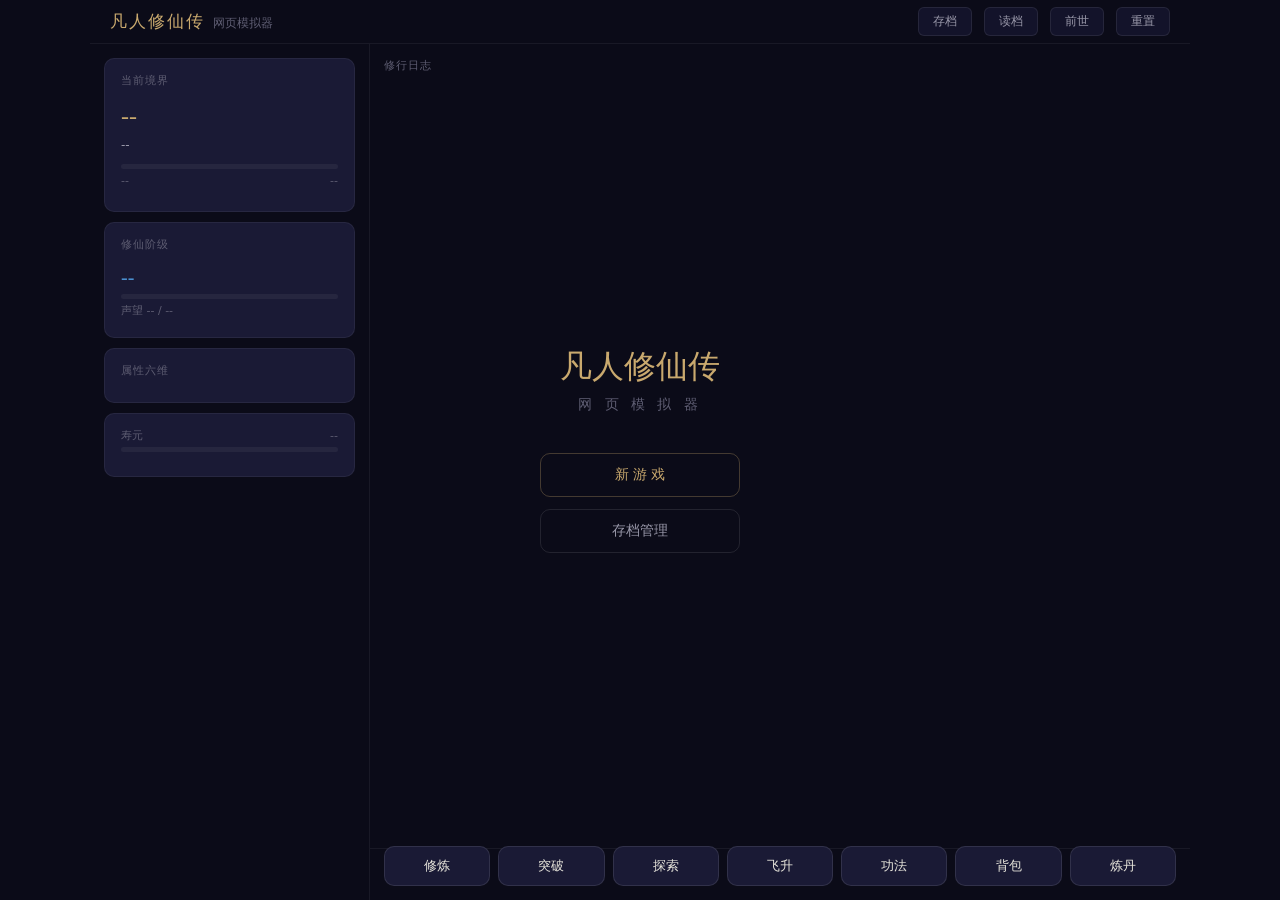
==== commit 80199bcf: "Rename fr mnq.html to index.html" ====
--- a/index.html
+++ b/index.html
@@ -5,7 +5,9 @@
 <meta name="viewport" content="width=device-width, initial-scale=1.0">
 <title>凡人修仙传 · 网页模拟器</title>
 <script src="data/realms.js"></script>
+<script src="data/spiritStones.js"></script>
 <script src="data/origins.js"></script>
+<script src="data/rank.js"></script>
 <script src="data/map_human.js"></script>
 <script src="data/skills.js"></script>
 <script src="data/map_spirit.js"></script>
@@ -561,11 +563,58 @@
 .landing-btn.ghost { border-color: rgba(255,255,255,0.1); color: var(--text-secondary); }
 .landing-btn.ghost:hover { border-color: rgba(255,255,255,0.2); }
 
+.bag-slot {
+  background: var(--bg-surface); border: 1px solid rgba(255,255,255,0.06);
+  border-radius: var(--radius-md); padding: 8px 4px; text-align: center; cursor: pointer;
+  transition: border-color 0.15s; position: relative;
+}
+.bag-slot:hover { border-color: var(--gold); }
+.bag-slot.rare { border-color: rgba(176,102,255,0.2); }
+.bag-slot.epic { border-color: rgba(201,169,110,0.25); }
+.bag-slot.legendary { border-color: rgba(192,57,43,0.3); }
+.bag-slot-icon { font-size: 20px; margin-bottom: 2px; }
+.bag-slot-name { font-size: 10px; color: var(--text-secondary); line-height: 1.2; }
+.bag-slot-count {
+  position: absolute; top: 2px; right: 4px;
+  font-size: 10px; color: var(--gold);
+}
+
 #tooltip { display:none; }
 
 /* alchemy */
 .alchemy-crafting { animation: pulse 1s ease-in-out infinite; }
 .alchemy-success { animation: log-flash 0.4s ease-out; }
+
+/* cultivation toast */
+.cult-toast {
+  position: fixed; top: 18%; left: 50%; transform: translateX(-50%);
+  background: var(--bg-card); border: 1px solid var(--gold);
+  border-radius: var(--radius-md); padding: 10px 24px;
+  font-size: 14px; z-index: 300;
+  pointer-events: none; white-space: nowrap;
+  text-align: center;
+  animation: toastIn 0.25s ease-out, toastOut 0.35s ease-in 2.0s forwards;
+}
+.cult-toast.danger { border-color: var(--crimson); color: var(--crimson); background: rgba(192,57,43,0.12); }
+.cult-toast.crit   { border-color: var(--gold); color: var(--gold); background: rgba(201,169,110,0.10); }
+.cult-toast.loot   { border-color: var(--jade); color: var(--jade); background: rgba(91,140,90,0.10); }
+.cult-toast.normal { border-color: var(--text-tertiary); color: var(--text-secondary); }
+.explore-toast {
+  position: fixed; top: 20%; left: 50%; transform: translateX(-50%);
+  background: var(--bg-card); border: 1px solid var(--gold);
+  border-radius: var(--radius-md); padding: 10px 24px;
+  font-size: 13px; color: var(--gold); z-index: 200;
+  pointer-events: none; white-space: nowrap;
+  animation: toastIn 0.25s ease-out, toastOut 0.35s ease-in 1.25s forwards;
+}
+@keyframes toastIn {
+  from { opacity:0; transform:translateX(-50%) translateY(12px); }
+  to   { opacity:1; transform:translateX(-50%) translateY(0); }
+}
+@keyframes toastOut {
+  from { opacity:1; }
+  to   { opacity:0; transform:translateX(-50%) translateY(-18px); }
+}
 </style>
 </head>
 
@@ -602,6 +651,14 @@
         <div style="margin-top:8px;font-size:11px;color:var(--text-tertiary);" id="origin-display"></div>
       </div>
 
+      <div class="card" id="rank-card">
+        <div class="card-label">修仙阶级</div>
+        <div class="rank-name" style="font-family:var(--font-display);font-size:20px;font-weight:500;color:var(--azure);margin-bottom:2px;">--</div>
+        <div class="realm-bar"><div class="realm-bar-fill rank-bar-fill" style="width:0%;background:var(--azure);"></div></div>
+        <div class="rank-text" style="margin-top:4px;font-size:11px;color:var(--text-tertiary);">声望 -- / --</div>
+        <div style="margin-top:4px;font-size:10px;color:var(--text-tertiary);line-height:1.4;" id="rank-desc"></div>
+      </div>
+
       <div class="card" id="attr-card">
         <div class="card-label">属性六维</div>
         <div id="attr-rows"></div>
@@ -612,6 +669,7 @@
           <div style="display:flex;justify-content:space-between;font-size:11px;color:var(--text-tertiary);margin-bottom:3px;">
             <span>寿元</span><span id="lifespan-text">--</span>
           </div>
+          <div id="lifespan-warning" style="display:none;font-size:11px;color:var(--crimson);text-align:center;margin-bottom:2px;animation:pulse 1.5s infinite;"></div>
           <div class="realm-bar"><div class="realm-bar-fill" id="lifespan-bar-fill" style="width:0%;background:var(--jade);"></div></div>
         </div>
         <div class="status-grid" id="status-grid"></div>
@@ -652,6 +710,7 @@
 
 <script src="js/state.js"></script>
 <script src="js/render.js"></script>
+<script src="js/rank.js"></script>
 <script src="js/narrative.js"></script>
 <script src="js/cultivate.js"></script>
 <script src="js/map.js"></script>
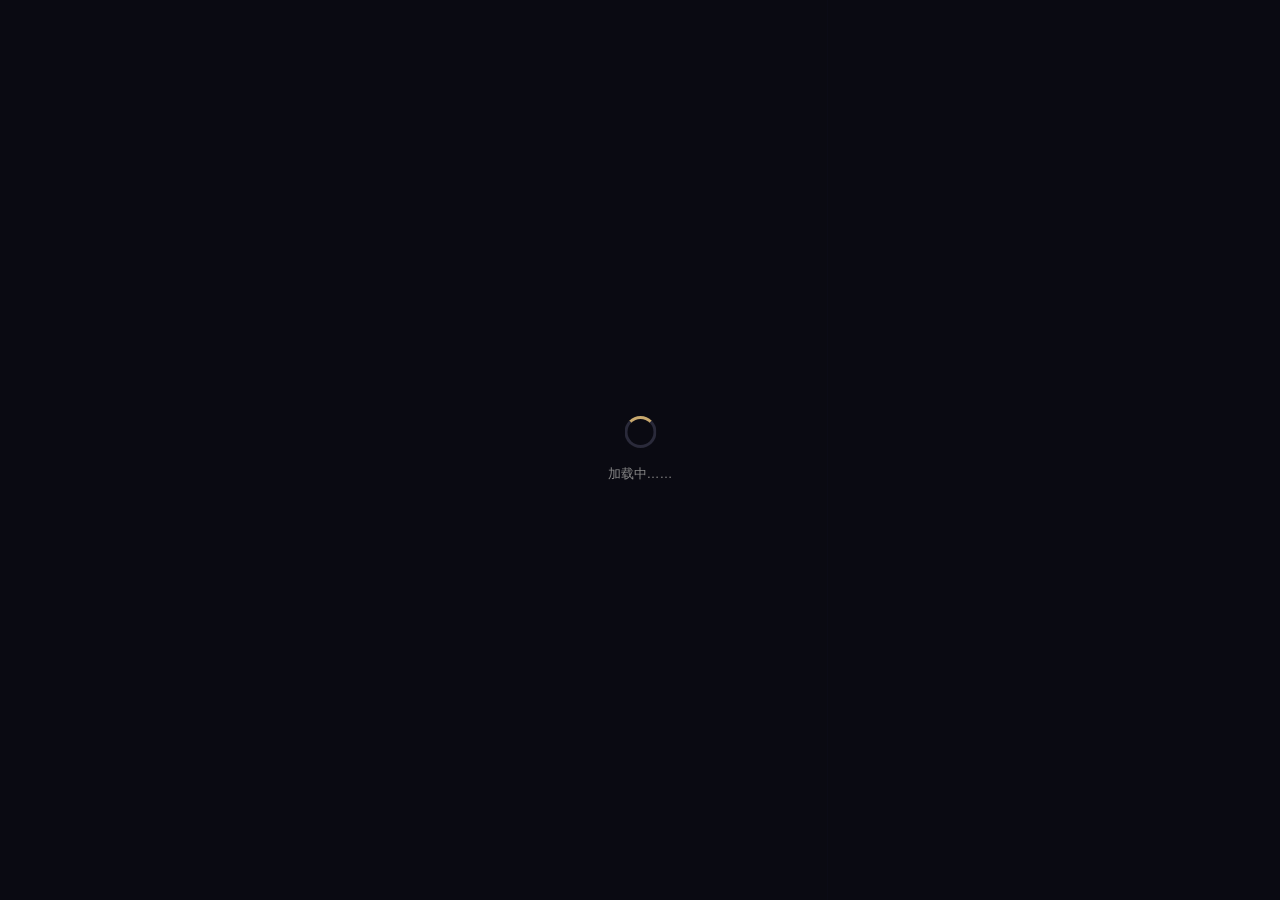
==== commit 27c7d99b: "Rename mnq.html to index.html" ====
--- a/index.html
+++ b/index.html
@@ -1,724 +1,99 @@
 <!DOCTYPE html>
 <html lang="zh-CN">
 <head>
-<meta charset="UTF-8">
-<meta name="viewport" content="width=device-width, initial-scale=1.0">
-<title>凡人修仙传 · 网页模拟器</title>
-<script src="data/realms.js"></script>
-<script src="data/spiritStones.js"></script>
-<script src="data/origins.js"></script>
-<script src="data/rank.js"></script>
-<script src="data/map_human.js"></script>
-<script src="data/skills.js"></script>
-<script src="data/map_spirit.js"></script>
-<script src="data/map_immortal.js"></script>
-<script src="data/enemies.js"></script>
-<script src="data/alchemy.js"></script>
-<style>
-/* ====== THEME VARIABLES ====== */
-:root {
-  --bg-deep: #0b0b18;
-  --bg-surface: #13132a;
-  --bg-card: #1a1a35;
-  --bg-hover: #222244;
-  --text-primary: #e8e6dc;
-  --text-secondary: #9897a8;
-  --text-tertiary: #5e5d72;
-
-  /* semantic accent colors */
-  --gold: #c9a96e;
-  --gold-dim: #8a7348;
-  --jade: #5b8c5a;
-  --jade-dim: #3a5c3a;
-  --crimson: #c0392b;
-  --crimson-dim: #80231a;
-  --azure: #4a8fcf;
-  --azure-dim: #2d5c8a;
-  --amber: #d4953a;
-  --amber-dim: #8a5e25;
-  --white: #d4d4dc;
-
-  /* sizing */
-  --radius-sm: 6px;
-  --radius-md: 10px;
-  --radius-lg: 14px;
-  --side-width: 280px;
-  --topbar-height: 44px;
-  --actionbar-height: 52px;
-
-  --font-sans: "PingFang SC", "Microsoft YaHei", "Noto Sans SC", system-ui, sans-serif;
-  --font-display: "STKaiti", "KaiTi", "Noto Serif SC", serif;
-}
-
-/* ====== RESET ====== */
-*, *::before, *::after { box-sizing: border-box; margin: 0; padding: 0; }
-html, body { height: 100%; overflow: hidden; }
-body {
-  background: var(--bg-deep);
-  color: var(--text-primary);
-  font-family: var(--font-sans);
-  font-size: 13px;
-  line-height: 1.5;
-  -webkit-font-smoothing: antialiased;
-}
-
-/* ====== LAYOUT ====== */
-#app {
-  display: flex;
-  flex-direction: column;
-  height: 100vh;
-  max-width: 1100px;
-  margin: 0 auto;
-}
-
-/* top bar */
-#topbar {
-  height: var(--topbar-height);
-  display: flex;
-  align-items: center;
-  justify-content: space-between;
-  padding: 0 20px;
-  border-bottom: 1px solid rgba(255,255,255,0.06);
-  flex-shrink: 0;
-}
-#topbar .brand {
-  font-family: var(--font-display);
-  font-size: 17px;
-  font-weight: 500;
-  color: var(--gold);
-  letter-spacing: 2px;
-}
-#topbar .brand span { font-size: 12px; color: var(--text-tertiary); margin-left: 8px; letter-spacing: 0; }
-#topbar .tools { display: flex; gap: 12px; align-items: center; }
-#topbar .tools button {
-  background: var(--bg-surface);
-  border: 1px solid rgba(255,255,255,0.08);
-  color: var(--text-secondary);
-  padding: 5px 14px;
-  border-radius: var(--radius-sm);
-  font-size: 12px;
-  cursor: pointer;
-  font-family: var(--font-sans);
-  transition: background 0.15s, border-color 0.15s;
-}
-#topbar .tools button:hover { background: var(--bg-hover); border-color: rgba(255,255,255,0.15); }
-
-/* main body */
-#main { display: flex; flex: 1; overflow: hidden; }
-
-/* left panel */
-#sidebar {
-  width: var(--side-width);
-  flex-shrink: 0;
-  overflow-y: auto;
-  padding: 14px 14px 0;
-  display: flex;
-  flex-direction: column;
-  gap: 10px;
-  border-right: 1px solid rgba(255,255,255,0.06);
-}
-
-/* right panel */
-#content {
-  flex: 1;
-  display: flex;
-  flex-direction: column;
-  overflow: hidden;
-}
-#log-panel {
-  flex: 1;
-  overflow-y: auto;
-  padding: 14px 14px 0;
-}
-
-/* bottom action bar */
-#actionbar {
-  height: var(--actionbar-height);
-  flex-shrink: 0;
-  display: flex;
-  gap: 8px;
-  padding: 0 14px 14px;
-  align-items: flex-end;
-  border-top: 1px solid rgba(255,255,255,0.06);
-}
-#actionbar button {
-  flex: 1;
-  max-width: 120px;
-  padding: 10px 0;
-  border: 1px solid rgba(255,255,255,0.1);
-  border-radius: var(--radius-md);
-  background: var(--bg-card);
-  color: var(--text-primary);
-  font-size: 13px;
-  cursor: pointer;
-  font-family: var(--font-sans);
-  transition: all 0.15s;
-}
-#actionbar button:hover { background: var(--bg-hover); border-color: rgba(255,255,255,0.2); }
-#actionbar button:active { transform: scale(0.97); }
-#actionbar button.primary {
-  border-color: var(--gold);
-  color: var(--gold);
-  background: rgba(201,169,110,0.08);
-}
-#actionbar button.primary:hover { background: rgba(201,169,110,0.15); }
-#actionbar button.disabled {
-  opacity: 0.35;
-  pointer-events: none;
-}
-
-/* ====== CARD COMPONENTS ====== */
-.card {
-  background: var(--bg-card);
-  border: 1px solid rgba(255,255,255,0.06);
-  border-radius: var(--radius-md);
-  padding: 14px 16px;
-}
-.card-label {
-  font-size: 11px;
-  color: var(--text-tertiary);
-  text-transform: uppercase;
-  letter-spacing: 1px;
-  margin-bottom: 8px;
-}
-
-/* realm card */
-.realm-name {
-  font-family: var(--font-display);
-  font-size: 24px;
-  font-weight: 500;
-  color: var(--gold);
-  margin-bottom: 2px;
-}
-.realm-sub {
-  font-size: 12px;
-  color: var(--text-secondary);
-  margin-bottom: 10px;
-}
-.realm-bar { height: 5px; background: rgba(255,255,255,0.05); border-radius: 3px; overflow: hidden; }
-.realm-bar-fill {
-  height: 100%;
-  background: var(--gold);
-  border-radius: 3px;
-  transition: width 0.4s ease;
-}
-.realm-bar-text {
-  display: flex;
-  justify-content: space-between;
-  margin-top: 4px;
-  font-size: 11px;
-  color: var(--text-tertiary);
-}
-
-/* attributes */
-.attr-row {
-  display: flex;
-  align-items: center;
-  margin-bottom: 5px;
-  font-size: 12px;
-}
-.attr-row:last-child { margin-bottom: 0; }
-.attr-label {
-  width: 20px;
-  color: var(--text-tertiary);
-  font-size: 12px;
-}
-.attr-bar-wrap {
-  flex: 1;
-  height: 3px;
-  background: rgba(255,255,255,0.04);
-  border-radius: 2px;
-  margin: 0 8px;
-}
-.attr-bar-fill { height: 100%; border-radius: 2px; transition: width 0.4s ease; }
-.attr-val { width: 26px; text-align: right; font-size: 12px; color: var(--text-primary); font-variant-numeric: tabular-nums; }
-.attr-bar-fill.atk { background: var(--crimson); }
-.attr-bar-fill.def { background: var(--jade); }
-.attr-bar-fill.spd { background: var(--amber); }
-.attr-bar-fill.wis { background: var(--azure); }
-.attr-bar-fill.vit { background: var(--jade-dim); }
-.attr-bar-fill.spi { background: var(--azure-dim); }
-
-/* status grid */
-.status-grid {
-  display: grid;
-  grid-template-columns: 1fr 1fr;
-  gap: 6px;
-}
-.status-item { text-align: center; padding: 6px 0; }
-.status-val {
-  font-size: 16px;
-  font-weight: 500;
-  font-variant-numeric: tabular-nums;
-}
-.status-label { font-size: 10px; color: var(--text-tertiary); margin-top: 2px; }
-.status-val.danger { color: var(--crimson); }
-
-/* log */
-.log-entry {
-  font-size: 12px;
-  padding: 4px 0;
-  line-height: 1.6;
-  border-bottom: 1px solid rgba(255,255,255,0.02);
-}
-.log-entry:last-child { border-bottom: none; }
-.log-day { color: var(--text-tertiary); margin-right: 6px; min-width: 60px; display: inline-block; }
-.log-text { color: var(--text-secondary); }
-.log-text.crit { color: var(--gold); }
-.log-text.success { color: var(--jade); }
-.log-text.danger { color: var(--crimson); }
-.log-text.loot { color: var(--azure); }
-
-/* ====== CULTIVATE SELECTOR ====== */
-.cult-grid {
-  display: grid;
-  grid-template-columns: repeat(4, 1fr);
-  gap: 8px;
-  margin-bottom: 12px;
-}
-.cult-card {
-  background: var(--bg-surface);
-  border: 1px solid rgba(255,255,255,0.08);
-  border-radius: var(--radius-md);
-  padding: 12px 8px;
-  text-align: center;
-  cursor: pointer;
-  transition: border-color 0.15s, background 0.15s;
-}
-.cult-card:hover { border-color: var(--gold); background: rgba(201,169,110,0.05); }
-.cult-card.selected { border-color: var(--gold); background: rgba(201,169,110,0.10); }
-.cult-card .cult-days { font-size: 18px; font-weight: 500; color: var(--gold); }
-.cult-card .cult-label { font-size: 11px; color: var(--text-secondary); margin-top: 2px; }
-.cult-card .cult-rate { font-size: 10px; color: var(--text-tertiary); margin-top: 2px; }
-.cult-custom-row {
-  display: flex;
-  gap: 8px;
-  align-items: center;
-  margin-bottom: 12px;
-}
-.cult-custom-row input {
-  flex: 1;
-  background: var(--bg-surface);
-  border: 1px solid rgba(255,255,255,0.1);
-  border-radius: var(--radius-sm);
-  padding: 8px 12px;
-  color: var(--text-primary);
-  font-size: 14px;
-  font-family: var(--font-sans);
-  outline: none;
-}
-.cult-custom-row input:focus { border-color: var(--gold); }
-.cult-preview {
-  background: var(--bg-surface);
-  border-radius: var(--radius-sm);
-  padding: 10px 14px;
-  font-size: 12px;
-  color: var(--text-secondary);
-  line-height: 1.6;
-  margin-bottom: 12px;
-}
-.cult-preview span { color: var(--gold); }
-
-/* cultivation animation */
-.cult-running { pointer-events: none; opacity: 0.6; }
-@keyframes log-flash {
-  0% { background: rgba(201,169,110,0.15); }
-  100% { background: transparent; }
-}
-.log-flash { animation: log-flash 0.6s ease-out; }
-
-/* death screen */
-.death-grid {
-  display: grid;
-  grid-template-columns: repeat(2, 1fr);
-  gap: 8px;
-  margin: 12px 0;
-}
-.death-card {
-  background: var(--bg-surface);
-  border: 1px solid rgba(255,255,255,0.08);
-  border-radius: var(--radius-md);
-  padding: 12px;
-  cursor: pointer;
-  transition: border-color 0.15s, background 0.15s;
-}
-.death-card:hover { border-color: var(--gold); background: rgba(201,169,110,0.05); }
-.death-card .death-name { font-size: 15px; font-weight: 500; color: var(--gold); margin-bottom: 2px; }
-.death-card .death-desc { font-size: 11px; color: var(--text-secondary); line-height: 1.5; }
-.death-card .death-risk { font-size: 10px; color: var(--amber); margin-top: 4px; }
-.death-card.possess-card { border-color: rgba(192,57,43,0.3); }
-.death-card.possess-card:hover { border-color: var(--crimson); background: rgba(192,57,43,0.06); }
-.death-card.possess-card .death-name { color: var(--crimson); }
-
-.possess-tier-grid {
-  display: grid;
-  grid-template-columns: repeat(4, 1fr);
-  gap: 6px;
-  margin: 8px 0;
-}
-.possess-tier {
-  background: var(--bg-surface);
-  border: 1px solid rgba(255,255,255,0.06);
-  border-radius: var(--radius-sm);
-  padding: 8px 6px;
-  text-align: center;
-  cursor: pointer;
-  transition: border-color 0.15s;
-}
-.possess-tier:hover { border-color: var(--crimson); }
-.possess-tier .tier-name { font-size: 12px; color: var(--text-primary); }
-.possess-tier .tier-rate { font-size: 16px; font-weight: 500; color: var(--crimson); margin: 2px 0; }
-.possess-tier .tier-bonus { font-size: 10px; color: var(--text-secondary); }
-
-/* map - visual world map */
-#map-container {
-  position: relative;
-  width: 100%;
-  min-height: 420px;
-  background: rgba(255,255,255,0.015);
-  border-radius: var(--radius-lg);
-  overflow: hidden;
-  border: 1px solid rgba(255,255,255,0.04);
-}
-.map-node-visual {
-  position: absolute;
-  transform: translate(-50%,-50%);
-  cursor: pointer;
-  text-align: center;
-  transition: all 0.15s;
-  z-index: 2;
-}
-.map-node-visual:hover .map-node-dot { transform: scale(1.3); }
-.map-node-dot {
-  width: 12px; height: 12px;
-  border-radius: 50%;
-  margin: 0 auto 3px;
-  border: 2px solid rgba(255,255,255,0.3);
-  background: var(--bg-card);
-  transition: transform 0.15s;
-}
-.map-node-dot.active { background: var(--gold); border-color: var(--gold); }
-.map-node-dot.locked { background: transparent; border-color: rgba(255,255,255,0.1); }
-.map-node-name { font-size: 10px; color: var(--text-secondary); white-space: nowrap; }
-.map-node-name.active { color: var(--gold); font-weight: 500; }
-.map-node-name.locked { color: var(--text-tertiary); }
-.map-node-detail {
-  margin-top: 8px; padding: 8px;
-  background: var(--bg-surface);
-  border-radius: var(--radius-sm);
-  font-size: 11px;
-  color: var(--text-secondary);
-}
-.map-mini-node {
-  display: inline-block;
-  padding: 2px 8px;
-  margin: 2px;
-  border: 1px solid rgba(255,255,255,0.08);
-  border-radius: var(--radius-sm);
-  font-size: 10px;
-  color: var(--text-secondary);
-  cursor: pointer;
-  transition: all 0.15s;
-}
-.map-mini-node:hover { border-color: var(--gold); color: var(--gold); }
-.map-mini-node.current { border-color: var(--gold); color: var(--gold); background: rgba(201,169,110,0.08); }
-.map-back { font-size:12px;color:var(--gold);cursor:pointer;margin-bottom:12px;display:inline-block; }
-
-/* skills */
-.skill-quality { display: inline-block; padding: 1px 6px; border-radius: 3px; font-size: 10px; margin-left: 4px; }
-.q-common { background: rgba(170,170,170,0.15); color: #aaa; }
-.q-uncommon { background: rgba(74,143,207,0.15); color: #4a8fcf; }
-.q-rare { background: rgba(176,102,255,0.15); color: #b066ff; }
-.q-epic { background: rgba(201,169,110,0.15); color: #c9a96e; }
-.q-legendary { background: rgba(192,57,43,0.15); color: #c0392b; }
-.skill-tag { display: inline-block; padding: 1px 5px; border-radius: 3px; font-size: 10px; margin-left: 4px; }
-.tag-atk { background: rgba(192,57,43,0.1); color: var(--crimson); }
-.tag-def { background: rgba(91,140,90,0.1); color: var(--jade); }
-.tag-spd { background: rgba(212,149,58,0.1); color: var(--amber); }
-.tag-wis { background: rgba(74,143,207,0.1); color: var(--azure); }
-.tag-vit { background: rgba(91,140,90,0.1); color: var(--jade); }
-.tag-spi { background: rgba(74,143,207,0.1); color: var(--azure); }
-.tag-special { background: rgba(176,102,255,0.1); color: #b066ff; }
-.skill-row {
-  display: flex; align-items: center; justify-content: space-between;
-  padding: 7px 9px; background: var(--bg-surface); border-radius: var(--radius-sm); margin-bottom: 4px;
-}
-.skill-row:hover { background: var(--bg-hover); }
-.skill-row.locked { opacity: 0.4; }
-.skill-btn {
-  font-size: 10px; padding: 3px 8px; border: 0.5px solid rgba(255,255,255,0.1);
-  border-radius: 3px; background: transparent; color: var(--text-secondary); cursor: pointer; font-family: var(--font-sans);
-}
-.skill-btn:hover { border-color: var(--gold); color: var(--gold); }
-.skill-btn.primary { border-color: var(--gold); color: var(--gold); background: rgba(201,169,110,0.08); }
-.skill-btn.danger { border-color: var(--crimson); color: var(--crimson); }
-
-/* combat */
-.combat-info { font-size:12px;color:var(--text-secondary);margin-bottom:4px; }
-.combat-bar { height:6px;background:rgba(255,255,255,0.05);border-radius:3px;margin-bottom:8px; }
-.combat-bar-fill { height:100%;border-radius:3px;transition:width 0.3s; }
-.combat-bar-fill.enemy { background:var(--crimson); }
-.combat-bar-fill.player { background:var(--jade); }
-.combat-action-grid { display:grid;grid-template-columns:repeat(4,1fr);gap:6px; }
-.combat-action-btn {
-  padding:8px 4px;font-size:11px;border:1px solid rgba(255,255,255,0.1);
-  border-radius:var(--radius-sm);background:var(--bg-surface);color:var(--text-primary);
-  cursor:pointer;font-family:var(--font-sans);text-align:center;
-}
-.combat-action-btn:hover { border-color:var(--gold); }
-.combat-action-btn.cd { opacity:0.4;pointer-events:none; }
-.combat-log { font-size:11px;color:var(--text-tertiary);max-height:80px;overflow-y:auto;margin-top:8px; }
-
-/* ====== MODAL ====== */
-#modal-overlay {
-  display: none;
-  position: fixed;
-  inset: 0;
-  background: rgba(0,0,0,0.6);
-  z-index: 100;
-  align-items: center;
-  justify-content: center;
-}
-#modal-overlay.active { display: flex; }
-#modal-box {
-  background: var(--bg-card);
-  border: 1px solid rgba(255,255,255,0.1);
-  border-radius: var(--radius-lg);
-  padding: 24px;
-  min-width: 320px;
-  max-width: 480px;
-}
-#modal-title { font-size: 16px; font-weight: 500; color: var(--gold); margin-bottom: 12px; }
-#modal-body { font-size: 13px; color: var(--text-secondary); line-height: 1.6; margin-bottom: 18px; }
-#modal-actions { display: flex; gap: 8px; justify-content: flex-end; }
-#modal-actions button {
-  padding: 8px 20px;
-  border: 1px solid rgba(255,255,255,0.12);
-  border-radius: var(--radius-sm);
-  background: var(--bg-surface);
-  color: var(--text-primary);
-  font-size: 13px;
-  cursor: pointer;
-  font-family: var(--font-sans);
-}
-#modal-actions button:hover { background: var(--bg-hover); }
-#modal-actions button.primary { background: rgba(201,169,110,0.12); border-color: var(--gold); color: var(--gold); }
-
-/* ====== ANIMATIONS ====== */
-@keyframes pulse {
-  0%, 100% { opacity: 1; }
-  50% { opacity: 0.6; }
-}
-.pulse { animation: pulse 1.4s ease-in-out infinite; }
-
-@keyframes glow-danger {
-  0%, 100% { color: var(--crimson); }
-  50% { color: var(--crimson-dim); }
-}
-.glow-danger { animation: glow-danger 0.8s ease-in-out infinite; }
-
-/* scrollbar */
-::-webkit-scrollbar { width: 4px; }
-::-webkit-scrollbar-track { background: transparent; }
-::-webkit-scrollbar-thumb { background: rgba(255,255,255,0.08); border-radius: 2px; }
-
-/* responsive */
-@media (max-width: 720px) {
-  #main { flex-direction: column; }
-  #sidebar {
-    width: 100%;
-    flex-shrink: 1;
-    border-right: none;
-    border-bottom: 1px solid rgba(255,255,255,0.06);
-    padding-bottom: 10px;
-    max-height: 40vh;
-  }
-  #actionbar button { font-size: 12px; padding: 8px 0; }
-}
-
-/* landing */
-#landing {
-  position: fixed; top: 0; left: 0; width: 100%; height: 100%;
-  background: var(--bg-page);
-  display: flex; flex-direction: column; align-items: center; justify-content: center;
-  z-index: 1000;
-  transition: opacity 0.4s;
-}
-#landing.fade { opacity: 0; pointer-events: none; }
-.landing-title {
-  font-family: var(--font-display); font-size: 32px; font-weight: 500;
-  color: var(--gold); margin-bottom: 4px;
-}
-.landing-sub {
-  font-size: 14px; color: var(--text-tertiary); margin-bottom: 32px; letter-spacing: 4px;
-}
-.landing-btn {
-  width: 200px; padding: 12px 0; margin: 6px 0;
-  border: 1px solid rgba(201,169,110,0.3); border-radius: var(--radius-md);
-  background: transparent; color: var(--gold); font-size: 14px;
-  cursor: pointer; font-family: var(--font-sans);
-  transition: all 0.15s;
-}
-.landing-btn:hover { border-color: var(--gold); background: rgba(201,169,110,0.08); }
-.landing-btn.ghost { border-color: rgba(255,255,255,0.1); color: var(--text-secondary); }
-.landing-btn.ghost:hover { border-color: rgba(255,255,255,0.2); }
-
-.bag-slot {
-  background: var(--bg-surface); border: 1px solid rgba(255,255,255,0.06);
-  border-radius: var(--radius-md); padding: 8px 4px; text-align: center; cursor: pointer;
-  transition: border-color 0.15s; position: relative;
-}
-.bag-slot:hover { border-color: var(--gold); }
-.bag-slot.rare { border-color: rgba(176,102,255,0.2); }
-.bag-slot.epic { border-color: rgba(201,169,110,0.25); }
-.bag-slot.legendary { border-color: rgba(192,57,43,0.3); }
-.bag-slot-icon { font-size: 20px; margin-bottom: 2px; }
-.bag-slot-name { font-size: 10px; color: var(--text-secondary); line-height: 1.2; }
-.bag-slot-count {
-  position: absolute; top: 2px; right: 4px;
-  font-size: 10px; color: var(--gold);
-}
-
-#tooltip { display:none; }
-
-/* alchemy */
-.alchemy-crafting { animation: pulse 1s ease-in-out infinite; }
-.alchemy-success { animation: log-flash 0.4s ease-out; }
-
-/* cultivation toast */
-.cult-toast {
-  position: fixed; top: 18%; left: 50%; transform: translateX(-50%);
-  background: var(--bg-card); border: 1px solid var(--gold);
-  border-radius: var(--radius-md); padding: 10px 24px;
-  font-size: 14px; z-index: 300;
-  pointer-events: none; white-space: nowrap;
-  text-align: center;
-  animation: toastIn 0.25s ease-out, toastOut 0.35s ease-in 2.0s forwards;
-}
-.cult-toast.danger { border-color: var(--crimson); color: var(--crimson); background: rgba(192,57,43,0.12); }
-.cult-toast.crit   { border-color: var(--gold); color: var(--gold); background: rgba(201,169,110,0.10); }
-.cult-toast.loot   { border-color: var(--jade); color: var(--jade); background: rgba(91,140,90,0.10); }
-.cult-toast.normal { border-color: var(--text-tertiary); color: var(--text-secondary); }
-.explore-toast {
-  position: fixed; top: 20%; left: 50%; transform: translateX(-50%);
-  background: var(--bg-card); border: 1px solid var(--gold);
-  border-radius: var(--radius-md); padding: 10px 24px;
-  font-size: 13px; color: var(--gold); z-index: 200;
-  pointer-events: none; white-space: nowrap;
-  animation: toastIn 0.25s ease-out, toastOut 0.35s ease-in 1.25s forwards;
-}
-@keyframes toastIn {
-  from { opacity:0; transform:translateX(-50%) translateY(12px); }
-  to   { opacity:1; transform:translateX(-50%) translateY(0); }
-}
-@keyframes toastOut {
-  from { opacity:1; }
-  to   { opacity:0; transform:translateX(-50%) translateY(-18px); }
-}
-</style>
+  <meta charset="UTF-8">
+  <meta name="viewport" content="width=device-width, initial-scale=1.0, maximum-scale=1.0, user-scalable=no">
+  <title>凡人修仙传 · 模拟器</title>
+  <link rel="stylesheet" href="css/style.css">
+  <style>
+    *, *::before, *::after { margin:0; padding:0; box-sizing:border-box; }
+    html, body {
+      width:100%; height:100%; overflow:hidden;
+      background:#0a0a12;
+      font-family:"PingFang SC","Microsoft YaHei","Noto Sans SC",sans-serif;
+    }
+    body {
+      display:flex; justify-content:center;
+    }
+    #game-container {
+      width:100%; max-width:375px; height:100%;
+      background:#0d0d1a; color:#d0cfc5;
+      position:relative; overflow:hidden;
+    }
+    /* loading overlay */
+    #loading {
+      position:fixed; top:0; left:50%; transform:translateX(-50%);
+      width:100%; max-width:375px; height:100%;
+      background:#0a0a12; z-index:9999;
+      display:flex; flex-direction:column; align-items:center; justify-content:center;
+    }
+    #loading .spinner {
+      width:32px; height:32px; border:3px solid #2a2a3a;
+      border-top-color:#c9a96e; border-radius:50%;
+      animation:spin 0.8s linear infinite; margin-bottom:16px;
+    }
+    @keyframes spin { to { transform:rotate(360deg); } }
+    #loading .text { color:#888; font-size:13px; }
+  </style>
 </head>
-
 <body>
 
-<div id="landing">
-  <div class="landing-title">凡人修仙传</div>
-  <div class="landing-sub">网 页 模 拟 器</div>
-  <button class="landing-btn" id="btn-continue" onclick="startGame(true)">继 续</button>
-  <button class="landing-btn" onclick="startGame(false)">新 游 戏</button>
-  <button class="landing-btn ghost" onclick="document.getElementById('landing').classList.add('fade')">存档管理</button>
-</div>
-
-<div id="app">
-
-  <div id="topbar">
-    <div class="brand">凡人修仙传<span>网页模拟器</span></div>
-    <div class="tools">
-      <button onclick="openSaveManager()">存档</button>
-      <button onclick="loadGame()">读档</button>
-      <button onclick="showPastLives()">前世</button>
-      <button onclick="resetGame()">重置</button>
-    </div>
-  </div>
-
-  <div id="main">
-    <div id="sidebar">
-      <div class="card" id="realm-card">
-        <div class="card-label">当前境界</div>
-        <div class="realm-name" id="realm-name">--</div>
-        <div class="realm-sub" id="realm-sub">--</div>
-        <div class="realm-bar"><div class="realm-bar-fill" id="realm-bar-fill" style="width:0%"></div></div>
-        <div class="realm-bar-text"><span id="realm-cult">--</span><span id="realm-cultmax">--</span></div>
-        <div style="margin-top:8px;font-size:11px;color:var(--text-tertiary);" id="origin-display"></div>
-      </div>
-
-      <div class="card" id="rank-card">
-        <div class="card-label">修仙阶级</div>
-        <div class="rank-name" style="font-family:var(--font-display);font-size:20px;font-weight:500;color:var(--azure);margin-bottom:2px;">--</div>
-        <div class="realm-bar"><div class="realm-bar-fill rank-bar-fill" style="width:0%;background:var(--azure);"></div></div>
-        <div class="rank-text" style="margin-top:4px;font-size:11px;color:var(--text-tertiary);">声望 -- / --</div>
-        <div style="margin-top:4px;font-size:10px;color:var(--text-tertiary);line-height:1.4;" id="rank-desc"></div>
-      </div>
-
-      <div class="card" id="attr-card">
-        <div class="card-label">属性六维</div>
-        <div id="attr-rows"></div>
-      </div>
-
-      <div class="card" id="status-card">
-        <div id="lifespan-bar-wrap" style="margin-bottom:10px;">
-          <div style="display:flex;justify-content:space-between;font-size:11px;color:var(--text-tertiary);margin-bottom:3px;">
-            <span>寿元</span><span id="lifespan-text">--</span>
-          </div>
-          <div id="lifespan-warning" style="display:none;font-size:11px;color:var(--crimson);text-align:center;margin-bottom:2px;animation:pulse 1.5s infinite;"></div>
-          <div class="realm-bar"><div class="realm-bar-fill" id="lifespan-bar-fill" style="width:0%;background:var(--jade);"></div></div>
-        </div>
-        <div class="status-grid" id="status-grid"></div>
-      </div>
-    </div>
-
-    <div id="content">
-      <div id="log-panel">
-        <div class="card-label">修行日志</div>
-        <div id="log-entries"></div>
-      </div>
-      <div id="map-panel" style="display:none;flex:1;overflow-y:auto;padding:14px;">
-        <div id="map-content"></div>
-      </div>
-      <div id="skills-panel" style="display:none;flex:1;overflow-y:auto;padding:14px;">
-        <div id="skills-content"></div>
-      </div>
-      <div id="actionbar">
-        <button id="btn-cultivate" onclick="openCultivateSelector()">修炼</button>
-        <button id="btn-breakthrough" onclick="doBreakthrough()">突破</button>
-        <button id="btn-explore" onclick="doExplore()">探索</button>
-        <button id="btn-ascend" onclick="doAscend()">飞升</button>
-        <button id="btn-skills" onclick="toggleSkills()">功法</button>
-        <button id="btn-bag" onclick="openModal('背包', makeBagDisplay())">背包</button>
-        <button id="btn-alchemy" onclick="openAlchemy()">炼丹</button>
-      </div>
-    </div>
+<div id="game-container">
+  <!-- UI 类会清空此容器并重建全部 DOM -->
+  <div id="loading">
+    <div class="spinner"></div>
+    <div class="text">加载中……</div>
   </div>
 </div>
 
-<div id="modal-overlay" onclick="if(event.target===this)closeModal()">
-  <div id="modal-box">
-    <div id="modal-title"></div>
-    <div id="modal-body"></div>
-    <div id="modal-actions"></div>
-  </div>
-</div>
+<!-- ============================================================
+     模块加载器：同步 XHR + eval，处理 import/export/require
+     ============================================================ -->
+<script>
+(function() {
+  'use strict';
+  window.__loadedModules = {};
 
-<script src="js/state.js"></script>
-<script src="js/render.js"></script>
-<script src="js/rank.js"></script>
-<script src="js/narrative.js"></script>
-<script src="js/cultivate.js"></script>
-<script src="js/map.js"></script>
-<script src="js/skills.js"></script>
-<script src="js/save.js"></script>
-<script src="js/combat.js"></script>
-<script src="js/alchemy.js"></script>
-<script src="js/init.js"></script>
+  function loadModuleSync(url, moduleName) {
+    if (window.__loadedModules[moduleName]) return;
+    var xhr = new XMLHttpRequest();
+    xhr.open('GET', url, false);
+    try { xhr.send(null); }
+    catch(e) { console.error('[Loader] 加载失败:', url, e); return; }
+    if (xhr.status < 200 || xhr.status >= 400) {
+      console.error('[Loader] HTTP错误:', url, xhr.status);
+      return;
+    }
+    var code = xhr.responseText;
+    // strip import/export/require
+    code = code.replace(/^import\s+.*?;$/gm, '');
+    code = code.replace(/^export\s*\{[\s\S]*?\};?\s*$/gm, '');
+    code = code.replace(/^.*require\(.*?\);?\s*$/gm, '');
+    try { (0, eval)(code); } catch(e) { console.error('[Loader] 执行错误:', url, e, e.stack); }
+    window.__loadedModules[moduleName] = true;
+  }
+  window.loadModuleSync = loadModuleSync;
+})();
+</script>
+
+<!-- ═════ 按依赖顺序加载 ═════ -->
+<script>
+loadModuleSync('js/data.js',        'data');
+loadModuleSync('js/player.js',      'player');
+loadModuleSync('js/cultivation.js', 'cultivation');
+loadModuleSync('js/skills.js',      'skills');
+loadModuleSync('js/equipment.js',   'equipment');
+loadModuleSync('js/crafting.js',    'crafting');
+loadModuleSync('js/exploration.js', 'exploration');
+loadModuleSync('js/world.js',       'world');
+loadModuleSync('js/companions.js',  'companions');
+loadModuleSync('js/bottle.js',      'bottle');
+loadModuleSync('js/events.js',      'events');
+loadModuleSync('js/battle.js',      'battle');
+loadModuleSync('js/save.js',        'save');
+loadModuleSync('js/ui.js',          'ui');
+loadModuleSync('js/main.js',        'main');
+</script>
+
 </body>
 </html>
-
--- a/css/style.css
+++ b/css/style.css
@@ -0,0 +1,1803 @@
+/* ============================================================
+   凡人修仙传·模拟器 — 竖屏修仙暗色主题
+   基于 GDD v1.0 附录三 UI 界面布局规范
+   375px 竖屏优先，Mobile-First
+   ============================================================ */
+
+/* ==================== CSS 变量 ==================== */
+:root {
+  /* ---- 主题色 ---- */
+  --bg-primary: #0a0a12;
+  --bg-secondary: #12121e;
+  --bg-card: rgba(255, 255, 255, 0.02);
+  --bg-card-hover: rgba(255, 255, 255, 0.04);
+  --bg-overlay: rgba(0, 0, 0, 0.75);
+  --bg-modal: #141420;
+
+  --gold: #c9a96e;
+  --gold-light: #d4b878;
+  --gold-bright: #ffd700;
+  --text-primary: #d0cfc5;
+  --text-secondary: #a0a0a0;
+  --text-muted: #666;
+  --text-dim: #888;
+
+  /* ---- 进度条色 ---- */
+  --bar-cultivation-from: #3a5a8a;
+  --bar-cultivation-to: #5a8aff;
+  --bar-hp-from: #8b3a3a;
+  --bar-hp-to: #e05555;
+  --bar-mp-from: #2a6f3a;
+  --bar-mp-to: #4ad06a;
+  --bar-sp-from: #4a2a7a;
+  --bar-sp-to: #8a5ad0;
+  --bar-text: #6b9fff;
+
+  /* ---- 功能色 ---- */
+  --green: #4ad06a;
+  --red: #e05555;
+  --blue: #6b9fff;
+  --purple: #8a5ad0;
+  --orange: #e09040;
+
+  /* ---- 五行色 ---- */
+  --wu-metal: #ffd700;
+  --wu-wood: #4ad06a;
+  --wu-water: #6b9fff;
+  --wu-fire: #e05555;
+  --wu-earth: #b08060;
+
+  /* ---- 好感度色 ---- */
+  --favor-0: #666;
+  --favor-20: #ccc;
+  --favor-40: #4ad06a;
+  --favor-60: #6b9fff;
+  --favor-80: #8a5ad0;
+  --favor-96: #ffd700;
+
+  /* ---- 边框 ---- */
+  --border-card: rgba(255, 255, 255, 0.08);
+  --border-gold: rgba(201, 169, 110, 0.25);
+  --border-subtle: rgba(255, 255, 255, 0.06);
+
+  /* ---- 尺寸 ---- */
+  --topbar-h: 40px;
+  --bottombar-h: 56px;
+  --viewport-w: 375px;
+  --content-padding: 12px;
+  --card-radius: 6px;
+  --btn-radius: 6px;
+
+  /* ---- 字体 ---- */
+  --font-main: 'PingFang SC', 'Noto Sans SC', 'Microsoft YaHei', sans-serif;
+  --font-title: 'STKaiti', 'KaiTi', 'Noto Serif SC', serif;
+  --fs-xs: 9px;
+  --fs-sm: 10px;
+  --fs-md: 11px;
+  --fs-base: 12px;
+  --fs-lg: 13px;
+  --fs-xl: 16px;
+  --fs-2xl: 18px;
+  --fs-3xl: 22px;
+
+  /* ---- 间距 ---- */
+  --gap-xs: 4px;
+  --gap-sm: 6px;
+  --gap-md: 8px;
+  --gap-lg: 10px;
+  --gap-xl: 12px;
+  --gap-2xl: 16px;
+
+  /* ---- 动效 ---- */
+  --ease-smooth: 0.3s ease;
+  --ease-bounce: 0.15s cubic-bezier(0.34, 1.56, 0.64, 1);
+}
+
+/* ==================== 全局重置 ==================== */
+*, *::before, *::after {
+  box-sizing: border-box;
+  margin: 0;
+  padding: 0;
+}
+
+html {
+  font-size: 16px;
+  -webkit-text-size-adjust: 100%;
+}
+
+body {
+  font-family: var(--font-main);
+  background-color: var(--bg-primary);
+  color: var(--text-primary);
+  line-height: 1.5;
+  overflow-x: hidden;
+  -webkit-font-smoothing: antialiased;
+  /* 滚动条占位补偿 */
+  padding: 0;
+  min-height: 100vh;
+}
+
+/* 隐藏滚动条但保留滚动功能 */
+body::-webkit-scrollbar { width: 0; }
+
+/* ==================== 主容器 ==================== */
+.app-container {
+  max-width: var(--viewport-w);
+  width: 100%;
+  margin: 0 auto;
+  min-height: 100vh;
+  position: relative;
+  overflow-x: hidden;
+}
+
+/* 内容区域（顶栏+底栏之间） */
+.main-content {
+  padding-top: var(--topbar-h);
+  padding-bottom: var(--bottombar-h);
+  min-height: calc(100vh - var(--topbar-h) - var(--bottombar-h));
+}
+
+/* ==================== 顶栏 (Top Bar) ==================== */
+.topbar {
+  position: fixed;
+  top: 0;
+  left: 50%;
+  transform: translateX(-50%);
+  z-index: 100;
+  height: var(--topbar-h);
+  max-width: var(--viewport-w);
+  width: 100%;
+  background: rgba(10, 10, 18, 0.85);
+  backdrop-filter: blur(8px);
+  -webkit-backdrop-filter: blur(8px);
+  border-bottom: 1px solid var(--border-subtle);
+  display: flex;
+  align-items: center;
+  justify-content: space-between;
+  padding: 0 var(--content-padding);
+  font-size: var(--fs-sm);
+}
+
+.topbar-left {
+  display: flex;
+  align-items: center;
+  gap: var(--gap-sm);
+  flex: 1;
+  overflow: hidden;
+}
+
+.topbar-date {
+  color: #fff;
+  font-weight: 700;
+  white-space: nowrap;
+  font-size: var(--fs-md);
+}
+
+.topbar-weather {
+  white-space: nowrap;
+  font-size: var(--fs-sm);
+}
+
+.topbar-center {
+  display: flex;
+  align-items: center;
+  gap: var(--gap-md);
+  flex-shrink: 0;
+}
+
+.topbar-lingshi {
+  color: var(--gold-bright);
+  font-weight: 600;
+  cursor: pointer;
+  user-select: none;
+  font-size: var(--fs-sm);
+}
+
+.topbar-identity {
+  color: var(--text-secondary);
+  white-space: nowrap;
+  overflow: hidden;
+  text-overflow: ellipsis;
+  max-width: 110px;
+  font-size: var(--fs-sm);
+}
+
+.topbar-save {
+  color: var(--gold);
+  cursor: pointer;
+  font-size: var(--fs-lg);
+  flex-shrink: 0;
+  transition: transform var(--ease-bounce);
+}
+.topbar-save:active { transform: scale(0.85); }
+
+/* ==================== 底栏 (Bottom Tab Bar) ==================== */
+.bottombar {
+  position: fixed;
+  bottom: 0;
+  left: 50%;
+  transform: translateX(-50%);
+  z-index: 100;
+  height: var(--bottombar-h);
+  max-width: var(--viewport-w);
+  width: 100%;
+  background: rgba(10, 10, 18, 0.92);
+  backdrop-filter: blur(10px);
+  -webkit-backdrop-filter: blur(10px);
+  border-top: 1px solid var(--border-subtle);
+  display: flex;
+  align-items: center;
+  justify-content: space-around;
+}
+
+/* 战斗界面隐藏底栏 */
+.battle-mode .bottombar { display: none; }
+
+.tab-item {
+  flex: 1;
+  display: flex;
+  flex-direction: column;
+  align-items: center;
+  justify-content: center;
+  gap: 1px;
+  height: 100%;
+  cursor: pointer;
+  user-select: none;
+  position: relative;
+  transition: all var(--ease-smooth);
+  color: var(--text-muted);
+}
+
+.tab-item .tab-icon {
+  font-size: 22px;
+  line-height: 1;
+  transition: transform var(--ease-bounce), color var(--ease-smooth);
+}
+
+.tab-item .tab-label {
+  font-size: var(--fs-sm);
+  line-height: 1;
+}
+
+/* 选中态 */
+.tab-item.active {
+  color: var(--gold-bright);
+}
+
+.tab-item.active .tab-icon {
+  transform: translateY(-1px);
+  text-shadow: 0 0 8px rgba(255, 215, 0, 0.4);
+}
+
+.tab-item.active::after {
+  content: '';
+  position: absolute;
+  bottom: 4px;
+  left: 50%;
+  transform: translateX(-50%);
+  width: 20px;
+  height: 2px;
+  background: var(--gold-bright);
+  border-radius: 1px;
+}
+
+/* Tab 红点 */
+.tab-badge {
+  position: absolute;
+  top: 2px;
+  right: 50%;
+  transform: translateX(170%);
+  width: 8px;
+  height: 8px;
+  background: var(--red);
+  border-radius: 50%;
+  border: 1px solid var(--bg-primary);
+}
+
+.tab-badge.count {
+  width: auto;
+  height: auto;
+  min-width: 16px;
+  padding: 0 3px;
+  font-size: 8px;
+  line-height: 14px;
+  text-align: center;
+  color: #fff;
+  border-radius: 7px;
+}
+
+/* ==================== 进度条系统 ==================== */
+
+/* 进度条容器 */
+.progress-bar {
+  width: 100%;
+  height: 12px;
+  background: #1a1a2e;
+  border-radius: 6px;
+  overflow: hidden;
+  position: relative;
+}
+
+.progress-bar.sm {
+  height: 8px;
+  border-radius: 4px;
+}
+
+.progress-bar.xs {
+  height: 6px;
+  border-radius: 3px;
+}
+
+/* 进度条填充 */
+.progress-fill {
+  height: 100%;
+  border-radius: inherit;
+  transition: width 0.5s ease;
+}
+
+/* 修为条 */
+.progress-fill.cultivation {
+  background: linear-gradient(90deg, var(--bar-cultivation-from), var(--bar-cultivation-to));
+}
+
+/* 气血条 */
+.progress-fill.hp {
+  background: linear-gradient(90deg, var(--bar-hp-from), var(--bar-hp-to));
+}
+
+/* 灵力条 */
+.progress-fill.mp {
+  background: linear-gradient(90deg, var(--bar-mp-from), var(--bar-mp-to));
+}
+
+/* 神识条 */
+.progress-fill.sp {
+  background: linear-gradient(90deg, var(--bar-sp-from), var(--bar-sp-to));
+}
+
+/* 寿元条 */
+.progress-fill.life {
+  background: linear-gradient(90deg, #2a5a3a, #4ad06a);
+}
+
+/* 丹毒条 */
+.progress-fill.dandu {
+  background: linear-gradient(90deg, #4ad06a, #ffd700, #e05555);
+}
+
+/* 进度条文字标签 */
+.progress-label {
+  display: flex;
+  justify-content: space-between;
+  font-size: var(--fs-sm);
+  margin-bottom: 2px;
+}
+
+.progress-label .name {
+  color: var(--text-secondary);
+}
+
+.progress-label .value {
+  color: var(--bar-text);
+  font-size: var(--fs-md);
+}
+
+/* ==================== 属性面板（折叠/展开） ==================== */
+
+/* 折叠状态（默认） */
+.attr-panel-collapsed {
+  padding: var(--gap-lg) var(--content-padding);
+  cursor: pointer;
+  position: relative;
+  background: rgba(255, 255, 255, 0.01);
+  transition: background var(--ease-smooth);
+}
+.attr-panel-collapsed:active { background: rgba(255, 255, 255, 0.03); }
+
+.attr-realm {
+  font-size: var(--fs-2xl);
+  font-weight: 700;
+  color: #fff;
+  margin-bottom: var(--gap-sm);
+}
+
+.attr-realm .stage {
+  color: var(--gold);
+  font-size: var(--fs-lg);
+}
+
+.attr-bar-row {
+  display: flex;
+  flex-wrap: wrap;
+  gap: var(--gap-sm);
+  margin-top: var(--gap-sm);
+}
+
+.attr-bar-row .mini-bar {
+  flex: 1 1 30%;
+  min-width: 90px;
+}
+
+.attr-lifetime {
+  font-size: var(--fs-sm);
+  color: var(--text-dim);
+  margin-top: var(--gap-xs);
+  text-align: right;
+}
+
+.attr-toggle {
+  position: absolute;
+  right: var(--content-padding);
+  bottom: var(--gap-lg);
+  color: var(--text-muted);
+  font-size: var(--fs-lg);
+  transition: transform var(--ease-smooth);
+}
+.attr-panel-collapsed.expanded .attr-toggle {
+  transform: rotate(180deg);
+}
+
+/* 展开状态 */
+.attr-panel-expanded {
+  overflow: hidden;
+  max-height: 0;
+  transition: max-height 0.3s ease;
+}
+
+.attr-panel-expanded.open {
+  max-height: 800px;
+}
+
+.attr-card {
+  background: var(--bg-card);
+  border: 1px solid var(--border-card);
+  border-radius: var(--card-radius);
+  padding: var(--gap-lg);
+  margin: 0 var(--content-padding) var(--gap-sm);
+}
+
+.attr-card-title {
+  font-size: var(--fs-lg);
+  color: var(--gold-bright);
+  margin-bottom: var(--gap-md);
+}
+
+.attr-row {
+  display: flex;
+  align-items: center;
+  justify-content: space-between;
+  padding: 2px 0;
+  font-size: var(--fs-md);
+}
+
+.attr-row .attr-name {
+  color: var(--text-secondary);
+  flex-shrink: 0;
+  width: 40px;
+}
+
+.attr-row .attr-current {
+  flex: 1;
+  text-align: left;
+  padding: 0 var(--gap-sm);
+}
+
+.attr-row .attr-delta {
+  font-size: var(--fs-xs);
+  width: 30px;
+  text-align: right;
+}
+.attr-row .attr-delta.positive { color: var(--green); }
+.attr-row .attr-delta.negative { color: var(--red); }
+
+.attr-row .attr-mini-bar {
+  flex: 1;
+  max-width: 80px;
+}
+
+/* 五行数值条 */
+.wuxing-row {
+  display: flex;
+  flex-direction: column;
+  gap: 2px;
+  margin-top: var(--gap-xs);
+}
+
+.wuxing-item {
+  display: flex;
+  align-items: center;
+  gap: var(--gap-sm);
+  font-size: var(--fs-sm);
+}
+
+.wuxing-item .wu-label {
+  width: 14px;
+  text-align: center;
+  font-size: var(--fs-xs);
+}
+
+.wuxing-item .wu-bar {
+  flex: 1;
+  height: 6px;
+  background: #1a1a2e;
+  border-radius: 3px;
+  overflow: hidden;
+}
+
+.wuxing-item .wu-fill {
+  height: 100%;
+  border-radius: inherit;
+}
+.wuxing-item .wu-fill.wu-metal { background: var(--wu-metal); }
+.wuxing-item .wu-fill.wu-wood { background: var(--wu-wood); }
+.wuxing-item .wu-fill.wu-water { background: var(--wu-water); }
+.wuxing-item .wu-fill.wu-fire { background: var(--wu-fire); }
+.wuxing-item .wu-fill.wu-earth { background: var(--wu-earth); }
+
+.wuxing-item .wu-value {
+  width: 28px;
+  text-align: right;
+  font-size: var(--fs-xs);
+  color: var(--text-dim);
+}
+
+/* 状态标签 */
+.status-tag {
+  display: inline-block;
+  padding: 1px 6px;
+  border-radius: 3px;
+  font-size: var(--fs-xs);
+  margin-left: var(--gap-xs);
+}
+.status-tag.normal { background: rgba(74, 208, 106, 0.15); color: var(--green); }
+.status-tag.wounded { background: rgba(224, 85, 85, 0.15); color: var(--red); }
+.status-tag.poisoned { background: rgba(138, 90, 208, 0.15); color: var(--purple); }
+.status-tag.spirit-damaged { background: rgba(107, 159, 255, 0.15); color: var(--blue); }
+
+.attr-panel-footer {
+  text-align: center;
+  padding: var(--gap-sm) 0;
+}
+
+.attr-panel-footer .collapse-btn {
+  color: var(--gold);
+  font-size: var(--fs-md);
+  cursor: pointer;
+  user-select: none;
+}
+
+/* ==================== 卡片系统 ==================== */
+.card {
+  background: var(--bg-card);
+  border: 1px solid var(--border-card);
+  border-radius: var(--card-radius);
+  padding: var(--gap-lg);
+  margin: var(--gap-sm) var(--content-padding);
+}
+
+.card-title {
+  font-size: var(--fs-lg);
+  color: var(--gold-bright);
+  margin-bottom: var(--gap-md);
+}
+
+.card-divider {
+  border: none;
+  border-top: 1px solid rgba(255, 255, 255, 0.1);
+  margin: var(--gap-md) 0;
+}
+
+/* 修炼状态卡片 */
+.cultivation-card .speed {
+  font-size: var(--fs-md);
+  color: #ccc;
+  margin-bottom: var(--gap-xs);
+}
+
+.cultivation-card .progress-info {
+  display: flex;
+  justify-content: space-between;
+  font-size: var(--fs-sm);
+  color: var(--text-dim);
+  margin-top: var(--gap-xs);
+}
+
+.cultivation-card .eta {
+  font-size: var(--fs-sm);
+  color: var(--text-dim);
+  margin-top: var(--gap-xs);
+}
+
+/* 快捷操作卡片 */
+.quick-actions {
+  display: flex;
+  gap: var(--gap-sm);
+  margin: var(--gap-sm) var(--content-padding);
+}
+
+.quick-action-btn {
+  flex: 1;
+  display: flex;
+  flex-direction: column;
+  align-items: center;
+  justify-content: center;
+  gap: 2px;
+  padding: var(--gap-md) var(--gap-xs);
+  border: 1px solid rgba(255, 215, 0, 0.2);
+  border-radius: var(--card-radius);
+  background: linear-gradient(135deg, #3a2a1a, #2a1a0a);
+  cursor: pointer;
+  user-select: none;
+  transition: transform var(--ease-bounce), border-color var(--ease-smooth);
+}
+.quick-action-btn:active { transform: scale(0.95); border-color: var(--gold); }
+.quick-action-btn .qa-icon { font-size: 20px; color: var(--gold-bright); }
+.quick-action-btn .qa-label { font-size: var(--fs-sm); color: var(--gold-light); }
+
+/* 禁用态 */
+.quick-action-btn.disabled {
+  opacity: 0.35;
+  pointer-events: none;
+}
+.quick-action-btn.disabled .qa-icon,
+.quick-action-btn.disabled .qa-label { color: var(--text-muted); }
+
+/* 状态行 */
+.status-row {
+  display: flex;
+  justify-content: space-between;
+  padding: 2px 0;
+  font-size: var(--fs-md);
+}
+.status-row .st-name { color: #ccc; }
+.status-row .st-value.active { color: var(--green); }
+.status-row .st-value.cooldown { color: var(--gold-bright); }
+.status-row .st-value.inactive { color: var(--text-muted); }
+.status-row .st-value.expired { color: var(--red); }
+
+/* 事件提醒 */
+.event-item {
+  display: flex;
+  align-items: center;
+  gap: var(--gap-sm);
+  padding: var(--gap-xs) 0;
+  font-size: var(--fs-base);
+  cursor: pointer;
+}
+.event-item .ev-icon { font-size: var(--fs-lg); flex-shrink: 0; }
+.event-item .ev-name { flex: 1; color: #e8e0c8; }
+.event-item .ev-time { color: var(--text-dim); font-size: var(--fs-sm); }
+.event-item .ev-time.urgent { color: var(--red); animation: blink-urgent 1s infinite; }
+.event-item .ev-time.soon { color: var(--gold-bright); animation: blink-soon 2s infinite; }
+.event-item .ev-tag {
+  font-size: 8px;
+  padding: 0 4px;
+  border-radius: 2px;
+  background: rgba(224, 85, 85, 0.2);
+  color: var(--red);
+}
+.event-item.empty { color: var(--text-muted); font-size: var(--fs-md); }
+
+/* 日志区域 */
+.log-list {
+  padding: var(--gap-sm) var(--content-padding);
+}
+
+.log-item {
+  font-size: var(--fs-md);
+  padding: 1px 0;
+  line-height: 1.4;
+}
+
+.log-item.log-gold { color: var(--gold-bright); }
+.log-item.log-red { color: var(--red); }
+.log-item.log-blue { color: var(--blue); }
+.log-item.log-green { color: var(--green); }
+.log-item.log-white { color: #c8c8d0; }
+
+.log-expand {
+  text-align: center;
+  padding: var(--gap-sm) 0;
+  color: var(--gold-bright);
+  font-size: var(--fs-md);
+  cursor: pointer;
+}
+
+.log-empty {
+  text-align: center;
+  color: var(--text-muted);
+  font-size: var(--fs-md);
+  padding: var(--gap-lg) 0;
+}
+
+/* 子Tab导航 */
+.subtab-nav {
+  display: flex;
+  border-bottom: 1px solid var(--border-subtle);
+  margin: 0 var(--content-padding);
+  overflow-x: auto;
+  -ms-overflow-style: none;
+  scrollbar-width: none;
+}
+.subtab-nav::-webkit-scrollbar { display: none; }
+
+.subtab-item {
+  flex-shrink: 0;
+  padding: var(--gap-md) var(--gap-xl);
+  font-size: var(--fs-base);
+  color: var(--text-secondary);
+  cursor: pointer;
+  user-select: none;
+  border-bottom: 2px solid transparent;
+  transition: all var(--ease-smooth);
+  white-space: nowrap;
+}
+.subtab-item.active {
+  color: var(--gold-bright);
+  border-bottom-color: var(--gold-bright);
+}
+
+/* 条件检查清单 */
+.check-row {
+  display: flex;
+  align-items: center;
+  gap: var(--gap-sm);
+  padding: 3px 0;
+  font-size: var(--fs-md);
+}
+.check-row .check-icon { width: 18px; text-align: center; flex-shrink: 0; }
+.check-row .check-name { width: 40px; color: var(--text-secondary); flex-shrink: 0; }
+.check-row .check-value { flex: 1; }
+.check-row.pass { color: var(--green); }
+.check-row.fail { color: var(--red); }
+.check-row.optional { color: var(--text-dim); }
+
+/* ==================== 按钮系统 ==================== */
+.btn {
+  display: inline-flex;
+  align-items: center;
+  justify-content: center;
+  padding: var(--gap-md) var(--gap-xl);
+  border-radius: var(--btn-radius);
+  font-size: var(--fs-base);
+  font-family: var(--font-main);
+  cursor: pointer;
+  user-select: none;
+  border: 1px solid transparent;
+  transition: all var(--ease-smooth);
+  white-space: nowrap;
+}
+
+/* 主按钮（金色） */
+.btn-primary {
+  background: linear-gradient(135deg, #8a6d2b, #5a4520);
+  border-color: var(--border-gold);
+  color: var(--gold-bright);
+}
+.btn-primary:active { background: linear-gradient(135deg, #9a7d3b, #6a5530); }
+
+/* 次要按钮（蓝色） */
+.btn-secondary {
+  background: linear-gradient(135deg, #2a3a5a, #1a2a4a);
+  border-color: rgba(90, 138, 255, 0.3);
+  color: var(--blue);
+}
+.btn-secondary:active { background: linear-gradient(135deg, #3a4a6a, #2a3a5a); }
+
+/* 危险按钮（红色） */
+.btn-danger {
+  background: transparent;
+  border-color: rgba(200, 50, 50, 0.3);
+  color: var(--red);
+}
+.btn-danger:active { background: rgba(200, 50, 50, 0.1); }
+
+/* 禁用按钮 */
+.btn:disabled,
+.btn.disabled {
+  opacity: 0.35;
+  pointer-events: none;
+}
+
+/* 全宽按钮 */
+.btn-block {
+  display: flex;
+  width: 100%;
+}
+
+/* 按钮下方辅助文字 */
+.btn-hint {
+  font-size: var(--fs-xs);
+  color: var(--text-muted);
+  text-align: center;
+  margin-top: 2px;
+}
+
+/* ==================== 弹窗/Modal 系统 ==================== */
+.modal-overlay {
+  position: fixed;
+  inset: 0;
+  z-index: 200;
+  background: var(--bg-overlay);
+  display: flex;
+  align-items: center;
+  justify-content: center;
+  animation: fade-in 0.2s ease;
+}
+
+.modal {
+  background: var(--bg-modal);
+  border: 1px solid var(--border-card);
+  border-radius: 8px;
+  width: calc(var(--viewport-w) - 40px);
+  max-width: 340px;
+  max-height: 80vh;
+  overflow-y: auto;
+  padding: var(--gap-2xl);
+  animation: modal-pop 0.25s ease;
+}
+
+.modal-title {
+  font-size: var(--fs-xl);
+  color: var(--gold-bright);
+  text-align: center;
+  margin-bottom: var(--gap-xl);
+  font-family: var(--font-title);
+}
+
+.modal-body {
+  font-size: var(--fs-base);
+  color: var(--text-primary);
+  line-height: 1.6;
+  margin-bottom: var(--gap-xl);
+}
+
+.modal-footer {
+  display: flex;
+  gap: var(--gap-sm);
+  justify-content: center;
+}
+
+.modal-footer .btn {
+  flex: 1;
+  max-width: 120px;
+}
+
+/* 全屏弹窗（炼丹/制符/法宝等子页面） */
+.modal-fullscreen {
+  position: fixed;
+  inset: 0;
+  z-index: 200;
+  background: var(--bg-primary);
+  animation: slide-up 0.3s ease;
+  display: flex;
+  flex-direction: column;
+}
+
+.modal-fullscreen-header {
+  display: flex;
+  align-items: center;
+  justify-content: space-between;
+  padding: var(--gap-lg) var(--content-padding);
+  border-bottom: 1px solid var(--border-subtle);
+  flex-shrink: 0;
+}
+
+.modal-fullscreen-header .modal-back {
+  color: var(--gold);
+  font-size: var(--fs-base);
+  cursor: pointer;
+}
+
+.modal-fullscreen-header .modal-title {
+  font-size: var(--fs-lg);
+  color: var(--gold-bright);
+  margin: 0;
+  flex: 1;
+  text-align: center;
+}
+
+.modal-fullscreen-body {
+  flex: 1;
+  overflow-y: auto;
+  padding: var(--gap-sm);
+}
+
+/* 结果弹窗（成功/失败） */
+.result-modal {
+  text-align: center;
+}
+.result-modal .result-icon {
+  font-size: 40px;
+  margin-bottom: var(--gap-md);
+}
+.result-modal .result-text {
+  font-size: var(--fs-xl);
+  margin-bottom: var(--gap-sm);
+}
+.result-modal.golden { border-color: var(--gold-bright); }
+.result-modal.golden .result-icon { color: var(--gold-bright); }
+.result-modal.success .result-text { color: var(--green); }
+.result-modal.fail .result-text { color: var(--red); }
+.result-modal.crit-fail { border-color: rgba(224, 85, 85, 0.3); }
+.result-modal.crit-fail .result-text { color: var(--red); }
+
+/* ==================== 战斗界面 ==================== */
+.battle-scene {
+  position: fixed;
+  inset: 0;
+  z-index: 150;
+  background: var(--bg-primary);
+  display: flex;
+  flex-direction: column;
+}
+
+/* 战斗顶部：敌人信息 */
+.battle-enemy {
+  padding: var(--gap-2xl) var(--content-padding) var(--gap-lg);
+  text-align: center;
+  flex-shrink: 0;
+}
+
+.battle-enemy .enemy-name {
+  font-size: var(--fs-xl);
+  color: var(--gold-bright);
+  font-weight: 700;
+  margin-bottom: var(--gap-sm);
+}
+
+.battle-enemy .enemy-realm {
+  font-size: var(--fs-sm);
+  color: var(--text-secondary);
+  margin-bottom: var(--gap-md);
+}
+
+.battle-enemy .enemy-hp-bar {
+  max-width: 240px;
+  margin: 0 auto;
+}
+
+.battle-enemy .enemy-hp-text {
+  font-size: var(--fs-xs);
+  color: var(--text-dim);
+  margin-top: 2px;
+}
+
+/* 战斗日志区域 */
+.battle-log {
+  flex: 1;
+  overflow-y: auto;
+  padding: var(--gap-sm) var(--content-padding);
+  font-size: var(--fs-md);
+}
+
+.battle-log .battle-msg {
+  padding: 1px 0;
+  animation: fade-in 0.3s ease;
+}
+.battle-log .battle-msg.player { color: var(--blue); }
+.battle-log .battle-msg.enemy { color: var(--red); }
+.battle-log .battle-msg.system { color: var(--text-dim); font-style: italic; }
+
+/* 战斗底部：玩家信息 + 操作区 */
+.battle-player-area {
+  flex-shrink: 0;
+  padding: var(--gap-sm) var(--content-padding);
+  border-top: 1px solid var(--border-subtle);
+}
+
+.battle-player-stats {
+  display: flex;
+  gap: var(--gap-md);
+  margin-bottom: var(--gap-sm);
+  font-size: var(--fs-sm);
+}
+
+.battle-player-stats .bp-stat {
+  flex: 1;
+}
+.battle-player-stats .bp-label {
+  color: var(--text-muted);
+  font-size: var(--fs-xs);
+}
+
+/* 战斗技能栏 */
+.battle-actions {
+  display: flex;
+  flex-wrap: wrap;
+  gap: var(--gap-sm);
+}
+
+.battle-skill {
+  flex: 1 1 30%;
+  min-width: 80px;
+  padding: var(--gap-sm) var(--gap-xs);
+  border: 1px solid var(--border-card);
+  border-radius: var(--card-radius);
+  background: var(--bg-card);
+  color: var(--text-primary);
+  font-size: var(--fs-sm);
+  text-align: center;
+  cursor: pointer;
+  user-select: none;
+  transition: all var(--ease-smooth);
+}
+.battle-skill:active {
+  background: rgba(255, 215, 0, 0.08);
+  border-color: var(--border-gold);
+}
+.battle-skill .skill-name {
+  font-size: var(--fs-md);
+  color: var(--gold-light);
+  margin-bottom: 1px;
+}
+.battle-skill .skill-cost {
+  font-size: var(--fs-xs);
+  color: var(--text-dim);
+}
+
+.battle-skill.insufficient {
+  opacity: 0.4;
+  pointer-events: none;
+}
+
+.battle-extra-actions {
+  display: flex;
+  gap: var(--gap-sm);
+  margin-top: var(--gap-sm);
+}
+.battle-extra-actions .btn {
+  flex: 1;
+  font-size: var(--fs-sm);
+  padding: var(--gap-xs) var(--gap-md);
+}
+
+/* ==================== 创建角色界面 ==================== */
+.create-char-overlay {
+  position: fixed;
+  inset: 0;
+  z-index: 300;
+  background: var(--bg-primary);
+  display: flex;
+  flex-direction: column;
+  align-items: center;
+  justify-content: center;
+  padding: var(--gap-2xl);
+}
+
+.create-char-title {
+  font-size: 28px;
+  font-weight: 700;
+  color: var(--gold-bright);
+  font-family: var(--font-title);
+  margin-bottom: var(--gap-2xl);
+  letter-spacing: 2px;
+}
+
+.create-char-form {
+  width: 100%;
+  max-width: 300px;
+  display: flex;
+  flex-direction: column;
+  gap: var(--gap-2xl);
+}
+
+.create-char-group {
+  display: flex;
+  flex-direction: column;
+  gap: var(--gap-sm);
+}
+
+.create-char-group .group-label {
+  font-size: var(--fs-base);
+  color: var(--text-secondary);
+}
+
+.create-char-input {
+  background: var(--bg-secondary);
+  border: 1px solid var(--border-card);
+  border-radius: var(--btn-radius);
+  padding: var(--gap-lg) var(--gap-xl);
+  color: var(--text-primary);
+  font-size: var(--fs-xl);
+  font-family: var(--font-main);
+  text-align: center;
+  outline: none;
+  transition: border-color var(--ease-smooth);
+}
+.create-char-input:focus {
+  border-color: var(--border-gold);
+}
+.create-char-input::placeholder {
+  color: var(--text-muted);
+}
+
+/* 性别选择 */
+.gender-options {
+  display: flex;
+  gap: var(--gap-sm);
+}
+
+.gender-option {
+  flex: 1;
+  padding: var(--gap-lg) 0;
+  border: 1px solid var(--border-card);
+  border-radius: var(--btn-radius);
+  text-align: center;
+  cursor: pointer;
+  user-select: none;
+  font-size: var(--fs-xl);
+  color: var(--text-secondary);
+  background: var(--bg-secondary);
+  transition: all var(--ease-smooth);
+}
+
+.gender-option.selected {
+  background: rgba(201, 169, 110, 0.1);
+  border-color: var(--border-gold);
+  color: var(--gold-bright);
+}
+
+/* 出身显示 */
+.create-char-origin {
+  text-align: center;
+  font-size: var(--fs-lg);
+  color: var(--gold-light);
+  font-family: var(--font-title);
+}
+
+.create-char-submit {
+  margin-top: var(--gap-2xl);
+}
+
+.create-char-submit .btn {
+  width: 100%;
+  padding: var(--gap-xl);
+  font-size: var(--fs-2xl);
+}
+
+/* ==================== 修炼Tab专用 ==================== */
+
+/* 修炼速度明细 */
+.speed-detail {
+  padding: var(--gap-xs) 0;
+  font-size: var(--fs-md);
+}
+
+.speed-detail-row {
+  display: flex;
+  justify-content: space-between;
+  padding: 2px 0;
+}
+
+.speed-detail-row .sd-name { color: var(--text-secondary); }
+.speed-detail-row .sd-value { color: #ccc; }
+.speed-detail-row .sd-final {
+  color: var(--gold-bright);
+  font-weight: 700;
+}
+
+/* 炼体/神识方式卡片 */
+.method-card {
+  background: var(--bg-card);
+  border: 1px solid var(--border-card);
+  border-radius: var(--card-radius);
+  padding: var(--gap-lg);
+  margin: var(--gap-sm) var(--content-padding);
+}
+
+.method-card .method-header {
+  display: flex;
+  align-items: center;
+  gap: var(--gap-sm);
+  margin-bottom: var(--gap-sm);
+}
+
+.method-card .method-icon {
+  font-size: var(--fs-2xl);
+}
+
+.method-card .method-name {
+  font-size: var(--fs-lg);
+  color: var(--gold-bright);
+  font-weight: 600;
+}
+
+.method-card .method-info {
+  font-size: var(--fs-md);
+  color: var(--text-secondary);
+  margin-bottom: var(--gap-sm);
+}
+
+.method-card .method-info .risk { color: var(--text-dim); font-size: var(--fs-sm); }
+
+.method-card .method-footer {
+  display: flex;
+  justify-content: space-between;
+  align-items: center;
+}
+
+.method-card .method-status {
+  font-size: var(--fs-sm);
+}
+.method-card .method-status.available { color: var(--green); }
+.method-card .method-status.unavailable { color: var(--red); }
+.method-card .method-status.cooldown { color: var(--gold-bright); }
+
+/* ==================== 探索 Tab ==================== */
+
+/* 地图节点 */
+.map-node {
+  position: relative;
+  cursor: pointer;
+}
+
+.map-node .node-name {
+  padding: var(--gap-sm) var(--gap-md);
+  border: 1px solid var(--border-card);
+  border-radius: var(--card-radius);
+  background: var(--bg-card);
+  font-size: var(--fs-md);
+  color: var(--text-primary);
+  transition: all var(--ease-smooth);
+}
+
+.map-node .node-name:hover,
+.map-node .node-name:active {
+  border-color: var(--border-gold);
+  background: rgba(255, 215, 0, 0.05);
+}
+
+.map-node .node-lock {
+  color: var(--text-muted);
+  pointer-events: none;
+}
+
+.map-node .node-current {
+  border-color: var(--gold-bright);
+  animation: node-pulse 2s infinite;
+}
+
+/* 探索事件卡片 */
+.event-card {
+  background: var(--bg-card);
+  border: 1px solid var(--border-card);
+  border-radius: var(--card-radius);
+  padding: var(--gap-lg);
+  margin: var(--gap-sm) var(--content-padding);
+}
+
+.event-card .event-desc {
+  font-size: var(--fs-base);
+  color: #e8e0c8;
+  line-height: 1.6;
+  margin-bottom: var(--gap-lg);
+}
+
+.event-card .event-options {
+  display: flex;
+  flex-wrap: wrap;
+  gap: var(--gap-sm);
+}
+
+.event-card .event-option {
+  flex: 1;
+  min-width: 80px;
+  padding: var(--gap-md);
+  border: 1px solid var(--border-card);
+  border-radius: var(--btn-radius);
+  text-align: center;
+  cursor: pointer;
+  font-size: var(--fs-md);
+  color: var(--text-primary);
+  background: var(--bg-card);
+  transition: all var(--ease-smooth);
+}
+.event-card .event-option:active {
+  border-color: var(--border-gold);
+  background: rgba(255, 215, 0, 0.05);
+}
+
+/* ==================== 背包 Tab ==================== */
+.bag-header {
+  display: flex;
+  justify-content: space-between;
+  align-items: center;
+  padding: var(--gap-md) var(--content-padding);
+  font-size: var(--fs-md);
+}
+
+.bag-title {
+  font-size: var(--fs-xl);
+  color: var(--gold-bright);
+}
+
+.bag-load {
+  color: var(--text-dim);
+  font-size: var(--fs-sm);
+}
+
+/* 分类筛选 */
+.bag-filter {
+  display: flex;
+  gap: var(--gap-sm);
+  padding: 0 var(--content-padding);
+  overflow-x: auto;
+  scrollbar-width: none;
+  -ms-overflow-style: none;
+}
+.bag-filter::-webkit-scrollbar { display: none; }
+
+.bag-filter .filter-tag {
+  flex-shrink: 0;
+  padding: var(--gap-xs) var(--gap-lg);
+  border-radius: 12px;
+  font-size: var(--fs-sm);
+  color: var(--text-muted);
+  background: var(--bg-secondary);
+  cursor: pointer;
+  user-select: none;
+  transition: all var(--ease-smooth);
+}
+.bag-filter .filter-tag.active {
+  color: var(--gold-bright);
+  background: rgba(201, 169, 110, 0.15);
+}
+
+/* 物品网格 */
+.bag-grid {
+  display: grid;
+  grid-template-columns: repeat(4, 1fr);
+  gap: var(--gap-sm);
+  padding: var(--gap-sm) var(--content-padding);
+}
+
+.bag-item {
+  display: flex;
+  flex-direction: column;
+  align-items: center;
+  padding: var(--gap-sm);
+  background: var(--bg-card);
+  border: 1px solid var(--border-card);
+  border-radius: var(--card-radius);
+  cursor: pointer;
+  transition: all var(--ease-smooth);
+  position: relative;
+}
+.bag-item:active {
+  border-color: var(--border-gold);
+  background: rgba(255, 215, 0, 0.05);
+}
+
+.bag-item .item-icon {
+  font-size: 22px;
+  line-height: 1;
+}
+
+.bag-item .item-name {
+  font-size: var(--fs-sm);
+  color: var(--text-secondary);
+  margin-top: 1px;
+  text-align: center;
+  overflow: hidden;
+  text-overflow: ellipsis;
+  white-space: nowrap;
+  max-width: 100%;
+}
+
+.bag-item .item-count {
+  font-size: var(--fs-xs);
+  color: var(--text-dim);
+}
+
+.bag-item .item-weight {
+  font-size: 8px;
+  color: var(--text-muted);
+}
+
+.bag-item.empty {
+  border-style: dashed;
+  border-color: rgba(255, 255, 255, 0.04);
+  pointer-events: none;
+}
+
+/* 物品详情弹窗 */
+.item-detail-overlay {
+  position: fixed;
+  inset: 0;
+  z-index: 200;
+  background: var(--bg-overlay);
+  display: flex;
+  align-items: flex-end;
+  justify-content: center;
+}
+
+.item-detail {
+  background: var(--bg-modal);
+  border: 1px solid var(--border-card);
+  border-radius: 8px 8px 0 0;
+  width: var(--viewport-w);
+  max-width: var(--viewport-w);
+  max-height: 70vh;
+  overflow-y: auto;
+  padding: var(--gap-2xl);
+  animation: slide-up 0.25s ease;
+}
+
+.item-detail .item-header {
+  display: flex;
+  justify-content: space-between;
+  margin-bottom: var(--gap-md);
+}
+
+.item-detail .item-name {
+  font-size: var(--fs-xl);
+  color: var(--gold-bright);
+}
+
+.item-detail .item-type {
+  font-size: var(--fs-sm);
+  color: var(--text-dim);
+}
+
+.item-detail .item-info {
+  font-size: var(--fs-md);
+  color: var(--text-secondary);
+  line-height: 1.6;
+  margin-bottom: var(--gap-md);
+}
+
+.item-detail .item-actions {
+  display: flex;
+  gap: var(--gap-sm);
+}
+.item-detail .item-actions .btn { flex: 1; }
+
+/* ==================== 宗门 / NPC / 交易 ==================== */
+.npc-list-item {
+  display: flex;
+  align-items: center;
+  gap: var(--gap-sm);
+  padding: var(--gap-md) var(--content-padding);
+  border-bottom: 1px solid var(--border-subtle);
+  cursor: pointer;
+  transition: background var(--ease-smooth);
+}
+.npc-list-item:active { background: rgba(255, 255, 255, 0.02); }
+
+.npc-list-item .npc-name {
+  font-size: var(--fs-base);
+  color: var(--text-primary);
+  flex-shrink: 0;
+  min-width: 50px;
+}
+
+.npc-list-item .npc-favor-bar {
+  flex: 1;
+}
+
+.npc-list-item .npc-location {
+  font-size: var(--fs-xs);
+  color: var(--text-dim);
+}
+
+.npc-detail-location {
+  font-size: var(--fs-sm);
+  color: var(--text-dim);
+  margin-bottom: var(--gap-sm);
+}
+
+/* 好感度条颜色 */
+.favor-fill.f0 { background: var(--favor-0); }
+.favor-fill.f20 { background: var(--favor-20); }
+.favor-fill.f40 { background: var(--favor-40); }
+.favor-fill.f60 { background: var(--favor-60); }
+.favor-fill.f80 { background: var(--favor-80); }
+.favor-fill.f96 { background: var(--favor-96); }
+
+/* 店铺列表 */
+.shop-card {
+  background: var(--bg-card);
+  border: 1px solid var(--border-card);
+  border-radius: var(--card-radius);
+  padding: var(--gap-lg);
+  margin: var(--gap-sm) var(--content-padding);
+  cursor: pointer;
+  transition: all var(--ease-smooth);
+}
+.shop-card:active { border-color: var(--border-gold); }
+
+.shop-card .shop-name {
+  font-size: var(--fs-lg);
+  color: var(--gold-light);
+  margin-bottom: var(--gap-xs);
+}
+
+.shop-card .shop-desc {
+  font-size: var(--fs-sm);
+  color: var(--text-dim);
+}
+
+/* 拍卖会卡片 */
+.auction-card {
+  border: 1px solid var(--border-gold);
+  background: rgba(201, 169, 110, 0.03);
+}
+
+/* 黑市卡片 */
+.black-market-card.locked {
+  opacity: 0.6;
+  color: var(--text-muted);
+}
+
+/* ==================== 掌天瓶子页面 ==================== */
+.bottle-header {
+  display: flex;
+  justify-content: space-between;
+  align-items: center;
+  padding: var(--gap-md) var(--content-padding);
+}
+
+.bottle-status {
+  font-size: var(--fs-md);
+  color: var(--text-secondary);
+}
+
+.bottle-liquid {
+  font-size: var(--fs-lg);
+  color: #4ad06a;
+  font-weight: 700;
+}
+
+/* 灵田 */
+.lingtian-grid {
+  display: flex;
+  flex-direction: column;
+  gap: var(--gap-sm);
+  padding: 0 var(--content-padding);
+}
+
+.lingtian-plot {
+  display: flex;
+  align-items: center;
+  gap: var(--gap-md);
+  padding: var(--gap-md);
+  background: var(--bg-card);
+  border: 1px solid var(--border-card);
+  border-radius: var(--card-radius);
+}
+
+.lingtian-plot .plot-icon {
+  font-size: 22px;
+  flex-shrink: 0;
+}
+
+.lingtian-plot .plot-info {
+  flex: 1;
+}
+
+.lingtian-plot .plot-name {
+  font-size: var(--fs-md);
+  color: var(--text-primary);
+}
+
+.lingtian-plot .plot-progress {
+  margin-top: 2px;
+}
+
+.lingtian-plot .plot-actions {
+  display: flex;
+  gap: var(--gap-xs);
+}
+.lingtian-plot .plot-actions .btn {
+  font-size: var(--fs-xs);
+  padding: 2px 8px;
+}
+
+/* 器灵 */
+.spirit-area {
+  background: rgba(74, 208, 106, 0.05);
+  border: 1px solid rgba(74, 208, 106, 0.15);
+  border-radius: var(--card-radius);
+  padding: var(--gap-lg);
+  margin: var(--gap-sm) var(--content-padding);
+}
+
+.spirit-avatar {
+  font-size: 32px;
+  text-align: center;
+  margin-bottom: var(--gap-sm);
+}
+
+.spirit-name {
+  font-size: var(--fs-lg);
+  color: var(--green);
+  text-align: center;
+  margin-bottom: var(--gap-xs);
+}
+
+/* ==================== 设置子页面 ==================== */
+.save-slot {
+  display: flex;
+  align-items: center;
+  justify-content: space-between;
+  padding: var(--gap-lg) var(--content-padding);
+  border-bottom: 1px solid var(--border-subtle);
+  font-size: var(--fs-md);
+}
+
+.save-slot .save-info {
+  flex: 1;
+}
+
+.save-slot .save-name {
+  color: var(--text-primary);
+}
+
+.save-slot .save-meta {
+  font-size: var(--fs-xs);
+  color: var(--text-dim);
+}
+
+.save-slot .save-actions {
+  display: flex;
+  gap: var(--gap-sm);
+}
+
+/* 重置按钮 */
+.reset-btn {
+  color: var(--red);
+  text-align: center;
+  padding: var(--gap-xl);
+  font-size: var(--fs-md);
+  cursor: pointer;
+  opacity: 0.6;
+}
+
+/* ==================== 新手引导 ==================== */
+.tutorial-highlight {
+  animation: pulse-glow 1.5s ease-in-out infinite;
+  box-shadow: 0 0 12px rgba(255, 215, 0, 0.3);
+  border-color: var(--gold-bright) !important;
+}
+
+.tutorial-arrow {
+  position: absolute;
+  color: var(--gold-bright);
+  font-size: 24px;
+  z-index: 250;
+  animation: tutorial-bounce 0.8s ease-in-out infinite;
+}
+
+.tutorial-overlay {
+  position: fixed;
+  inset: 0;
+  z-index: 249;
+  background: rgba(0, 0, 0, 0.5);
+  pointer-events: none;
+}
+
+.tutorial-dialog {
+  position: fixed;
+  z-index: 251;
+  background: var(--bg-modal);
+  border: 1px solid var(--border-gold);
+  border-radius: 8px;
+  padding: var(--gap-xl);
+  font-size: var(--fs-base);
+  color: var(--text-primary);
+  text-align: center;
+  pointer-events: auto;
+}
+
+.tutorial-dialog .tutorial-btns {
+  display: flex;
+  gap: var(--gap-sm);
+  justify-content: center;
+  margin-top: var(--gap-lg);
+}
+
+/* ==================== 突破动画 ==================== */
+.breakthrough-overlay {
+  position: fixed;
+  inset: 0;
+  z-index: 250;
+  background: var(--bg-primary);
+  display: flex;
+  flex-direction: column;
+  align-items: center;
+  justify-content: center;
+  gap: var(--gap-2xl);
+}
+
+.breakthrough-text {
+  font-size: var(--fs-2xl);
+  color: var(--gold-bright);
+  animation: fade-in-out 3s ease forwards;
+}
+
+.breakthrough-stage {
+  font-size: var(--fs-lg);
+  color: var(--text-muted);
+}
+
+/* ==================== 动画关键帧 ==================== */
+@keyframes fade-in {
+  from { opacity: 0; }
+  to { opacity: 1; }
+}
+
+@keyframes modal-pop {
+  from { opacity: 0; transform: scale(0.92); }
+  to { opacity: 1; transform: scale(1); }
+}
+
+@keyframes slide-up {
+  from { transform: translateY(100%); }
+  to { transform: translateY(0); }
+}
+
+@keyframes fade-in-out {
+  0% { opacity: 0; transform: scale(1.1); }
+  30% { opacity: 1; transform: scale(1); }
+  70% { opacity: 1; }
+  100% { opacity: 0; }
+}
+
+@keyframes pulse-glow {
+  0%, 100% { box-shadow: 0 0 8px rgba(255, 215, 0, 0.2); }
+  50% { box-shadow: 0 0 20px rgba(255, 215, 0, 0.5); }
+}
+
+@keyframes node-pulse {
+  0%, 100% { box-shadow: 0 0 4px rgba(255, 215, 0, 0.2); }
+  50% { box-shadow: 0 0 12px rgba(255, 215, 0, 0.5); }
+}
+
+@keyframes tutorial-bounce {
+  0%, 100% { transform: translateY(0); }
+  50% { transform: translateY(-6px); }
+}
+
+@keyframes blink-urgent {
+  0%, 100% { opacity: 1; }
+  50% { opacity: 0.5; }
+}
+
+@keyframes blink-soon {
+  0%, 100% { opacity: 1; }
+  50% { opacity: 0.7; }
+}
+
+/* ==================== 工具类 ==================== */
+.text-gold { color: var(--gold-bright); }
+.text-green { color: var(--green); }
+.text-red { color: var(--red); }
+.text-blue { color: var(--blue); }
+.text-dim { color: var(--text-dim); }
+.text-muted { color: var(--text-muted); }
+.text-center { text-align: center; }
+.text-right { text-align: right; }
+.text-left { text-align: left; }
+
+.fw-bold { font-weight: 700; }
+.fs-xs { font-size: var(--fs-xs); }
+.fs-sm { font-size: var(--fs-sm); }
+.fs-md { font-size: var(--fs-md); }
+.fs-lg { font-size: var(--fs-lg); }
+
+.mt-xs { margin-top: var(--gap-xs); }
+.mt-sm { margin-top: var(--gap-sm); }
+.mt-md { margin-top: var(--gap-md); }
+.mt-lg { margin-top: var(--gap-lg); }
+.mb-sm { margin-bottom: var(--gap-sm); }
+.mb-md { margin-bottom: var(--gap-md); }
+
+.d-flex { display: flex; }
+.d-block { display: block; }
+.flex-1 { flex: 1; }
+.gap-sm { gap: var(--gap-sm); }
+.gap-md { gap: var(--gap-md); }
+
+.hidden { display: none !important; }
+.no-scroll { overflow: hidden !important; }
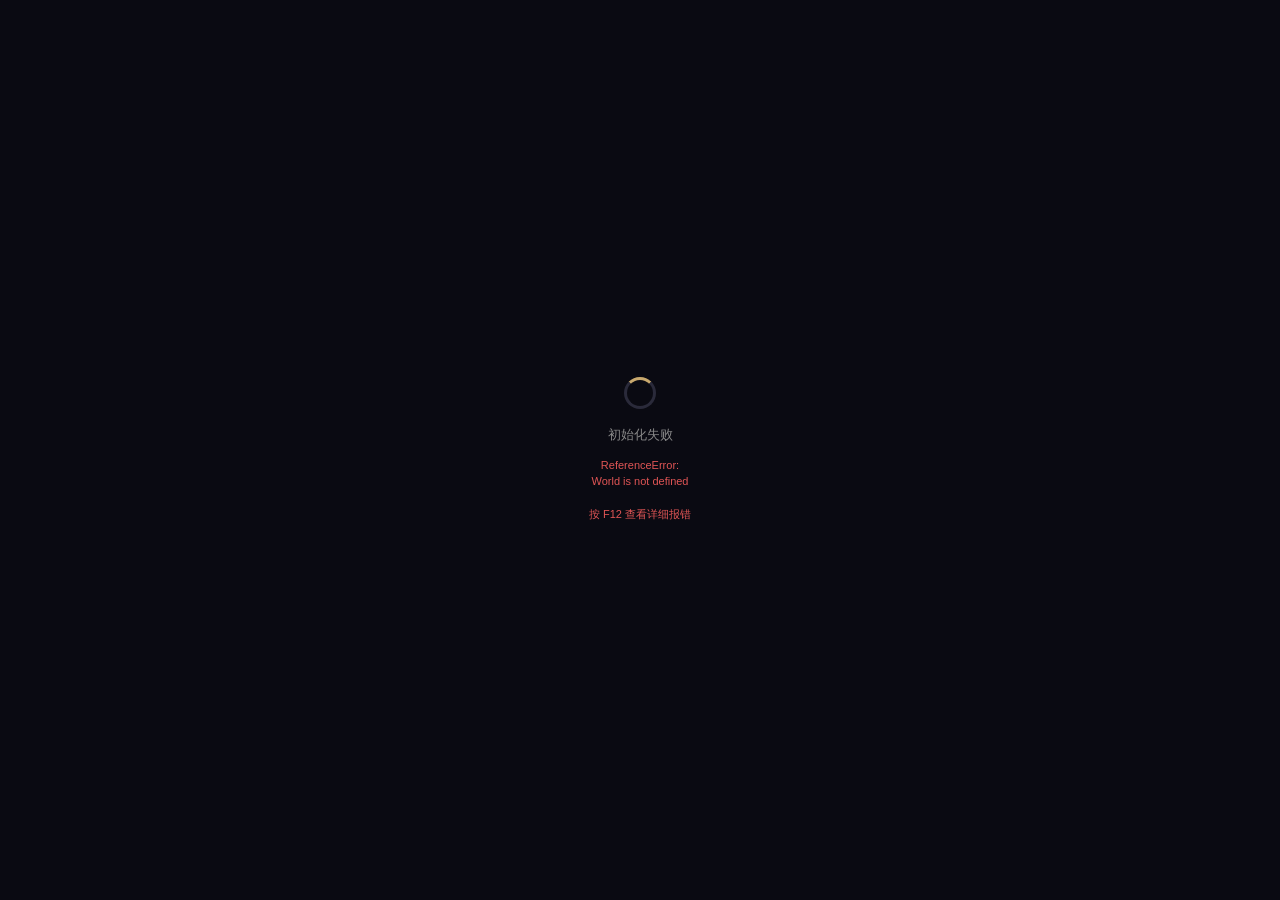
==== commit 3f2a81fd: "Rename mnq.html to index.html" ====
--- a/index.html
+++ b/index.html
@@ -6,94 +6,88 @@
   <title>凡人修仙传 · 模拟器</title>
   <link rel="stylesheet" href="css/style.css">
   <style>
-    *, *::before, *::after { margin:0; padding:0; box-sizing:border-box; }
-    html, body {
-      width:100%; height:100%; overflow:hidden;
-      background:#0a0a12;
-      font-family:"PingFang SC","Microsoft YaHei","Noto Sans SC",sans-serif;
-    }
-    body {
-      display:flex; justify-content:center;
-    }
-    #game-container {
-      width:100%; max-width:375px; height:100%;
-      background:#0d0d1a; color:#d0cfc5;
-      position:relative; overflow:hidden;
-    }
-    /* loading overlay */
-    #loading {
-      position:fixed; top:0; left:50%; transform:translateX(-50%);
-      width:100%; max-width:375px; height:100%;
-      background:#0a0a12; z-index:9999;
-      display:flex; flex-direction:column; align-items:center; justify-content:center;
-    }
-    #loading .spinner {
-      width:32px; height:32px; border:3px solid #2a2a3a;
-      border-top-color:#c9a96e; border-radius:50%;
-      animation:spin 0.8s linear infinite; margin-bottom:16px;
-    }
-    @keyframes spin { to { transform:rotate(360deg); } }
-    #loading .text { color:#888; font-size:13px; }
+    *,*::before,*::after{margin:0;padding:0;box-sizing:border-box}
+    html,body{width:100%;height:100%;overflow:hidden;background:#0a0a12;font-family:"PingFang SC","Microsoft YaHei","Noto Sans SC",sans-serif}
+    body{display:flex;justify-content:center}
+    #game-container{width:100%;max-width:375px;height:100%;background:#0d0d1a;color:#d0cfc5;position:relative;overflow:hidden}
+    /* loading */
+    #loading{position:absolute;top:0;left:0;width:100%;height:100%;background:#0a0a12;z-index:9999;display:flex;flex-direction:column;align-items:center;justify-content:center}
+    #loading .s{width:32px;height:32px;border:3px solid #2a2a3a;border-top-color:#c9a96e;border-radius:50%;animation:spin .8s linear infinite;margin-bottom:16px}
+    @keyframes spin{to{transform:rotate(360deg)}}
+    #loading .t{color:#888;font-size:13px}
+    #loading .e{color:#e05555;font-size:11px;max-width:280px;margin-top:12px;text-align:center;white-space:pre-wrap;display:none}
   </style>
 </head>
 <body>
+<div id="game-container"><div id="loading"><div class="s"></div><div class="t">加载中……</div><div class="e" id="load-error"></div></div></div>
 
-<div id="game-container">
-  <!-- UI 类会清空此容器并重建全部 DOM -->
-  <div id="loading">
-    <div class="spinner"></div>
-    <div class="text">加载中……</div>
-  </div>
-</div>
-
-<!-- ============================================================
-     模块加载器：同步 XHR + eval，处理 import/export/require
-     ============================================================ -->
+<!-- ═════ 模块加载器 ═════ -->
 <script>
 (function() {
-  'use strict';
-  window.__loadedModules = {};
+  var loaded = {};
+  var errors = [];
 
-  function loadModuleSync(url, moduleName) {
-    if (window.__loadedModules[moduleName]) return;
+  window.__loadScript = function(url, name) {
+    if (loaded[name]) return;
     var xhr = new XMLHttpRequest();
     xhr.open('GET', url, false);
-    try { xhr.send(null); }
-    catch(e) { console.error('[Loader] 加载失败:', url, e); return; }
+    try { xhr.send(null); } catch(e) {
+      var msg = '[XHR] ' + url + ': ' + e.message;
+      console.error(msg);
+      errors.push(msg);
+      return;
+    }
     if (xhr.status < 200 || xhr.status >= 400) {
-      console.error('[Loader] HTTP错误:', url, xhr.status);
+      var msg2 = '[HTTP ' + xhr.status + '] ' + url;
+      console.error(msg2);
+      errors.push(msg2);
       return;
     }
     var code = xhr.responseText;
-    // strip import/export/require
-    code = code.replace(/^import\s+.*?;$/gm, '');
-    code = code.replace(/^export\s*\{[\s\S]*?\};?\s*$/gm, '');
-    code = code.replace(/^.*require\(.*?\);?\s*$/gm, '');
-    try { (0, eval)(code); } catch(e) { console.error('[Loader] 执行错误:', url, e, e.stack); }
-    window.__loadedModules[moduleName] = true;
-  }
-  window.loadModuleSync = loadModuleSync;
+    // 剥离 require / export（少量残留）
+    code = code.replace(/^.*require\(.*\);?\s*$/gm, '');
+    code = code.replace(/\bexport\s*\{[\s\S]*?\};?\s*\n?/g, '');
+    code = code.replace(/^\s*module\.exports\s*=.*;?\s*$/gm, '');
+
+    try {
+      (0, eval)(code);
+      loaded[name] = true;
+      document.getElementById('loading').querySelector('.t').textContent = '已加载: ' + name;
+    } catch(e) {
+      var msg3 = '[EVAL] ' + url + ': ' + e.message;
+      console.error(msg3);
+      errors.push(msg3);
+    }
+  };
+
+  window.__showErrors = function() {
+    var el = document.getElementById('load-error');
+    if (errors.length > 0) {
+      el.style.display = 'block';
+      el.textContent = '加载失败:\n' + errors.join('\n') + '\n\n按 F12 查看详细报错';
+    }
+  };
 })();
 </script>
 
 <!-- ═════ 按依赖顺序加载 ═════ -->
 <script>
-loadModuleSync('js/data.js',        'data');
-loadModuleSync('js/player.js',      'player');
-loadModuleSync('js/cultivation.js', 'cultivation');
-loadModuleSync('js/skills.js',      'skills');
-loadModuleSync('js/equipment.js',   'equipment');
-loadModuleSync('js/crafting.js',    'crafting');
-loadModuleSync('js/exploration.js', 'exploration');
-loadModuleSync('js/world.js',       'world');
-loadModuleSync('js/companions.js',  'companions');
-loadModuleSync('js/bottle.js',      'bottle');
-loadModuleSync('js/events.js',      'events');
-loadModuleSync('js/battle.js',      'battle');
-loadModuleSync('js/save.js',        'save');
-loadModuleSync('js/ui.js',          'ui');
-loadModuleSync('js/main.js',        'main');
+__loadScript('js/data.js',        'data');
+__loadScript('js/player.js',      'player');
+__loadScript('js/cultivation.js', 'cultivation');
+__loadScript('js/skills.js',      'skills');
+__loadScript('js/equipment.js',   'equipment');
+__loadScript('js/crafting.js',    'crafting');
+__loadScript('js/exploration.js', 'exploration');
+__loadScript('js/world.js',       'world');
+__loadScript('js/companions.js',  'companions');
+__loadScript('js/bottle.js',      'bottle');
+__loadScript('js/events.js',      'events');
+__loadScript('js/battle.js',      'battle');
+__loadScript('js/save.js',        'save');
+__loadScript('js/ui.js',          'ui');
+__loadScript('js/main.js',        'main');
+__showErrors();
 </script>
-
 </body>
 </html>
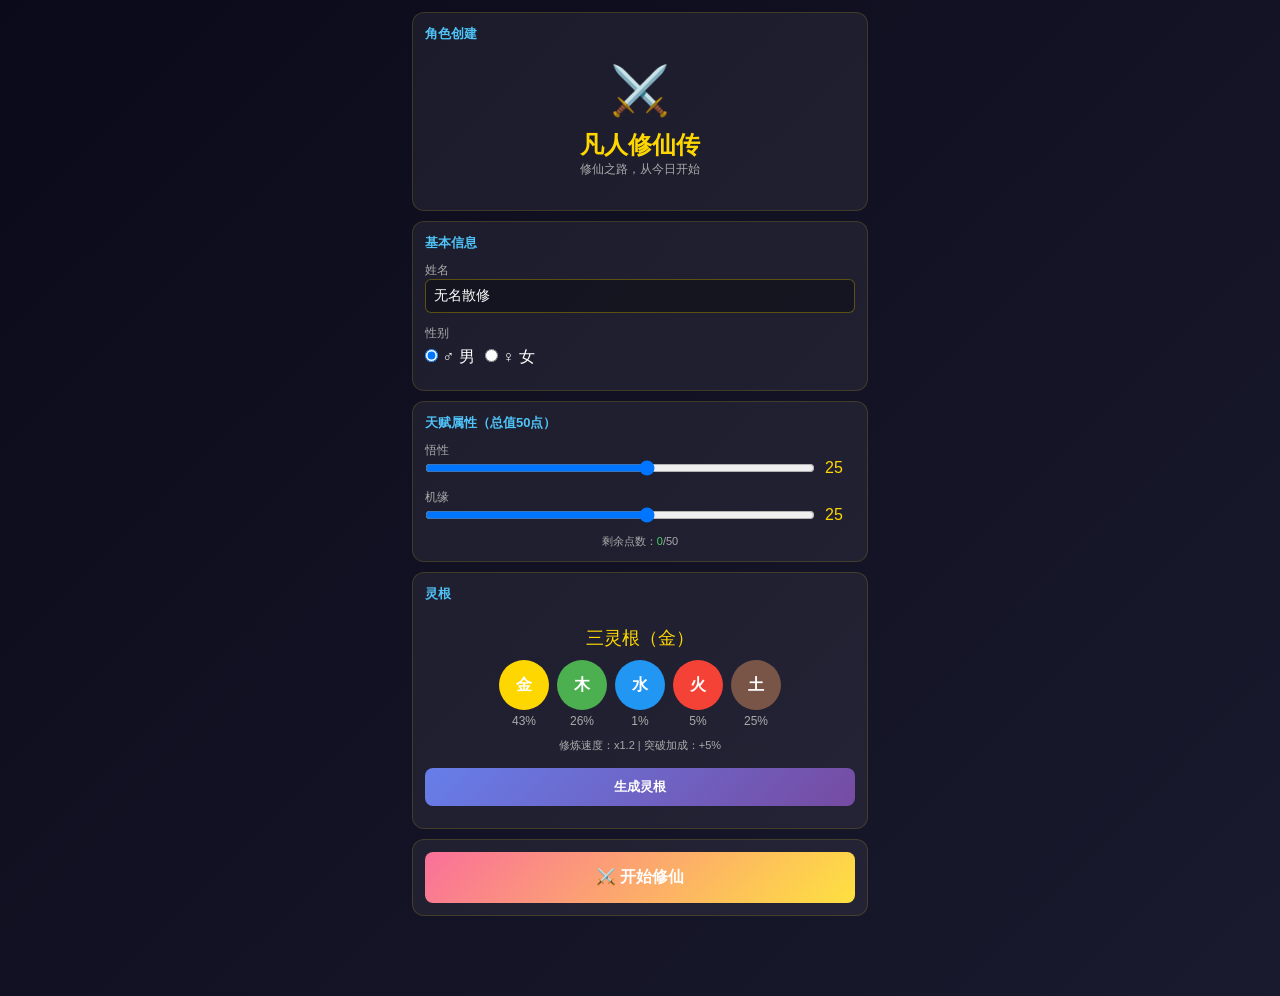
==== commit eedf8f48: "Rename game.html to index.html" ====
--- a/index.html
+++ b/index.html
@@ -3,91 +3,37 @@
 <head>
   <meta charset="UTF-8">
   <meta name="viewport" content="width=device-width, initial-scale=1.0, maximum-scale=1.0, user-scalable=no">
-  <title>凡人修仙传 · 模拟器</title>
+  <title>凡人修仙传·模拟器 v1.0</title>
   <link rel="stylesheet" href="css/style.css">
-  <style>
-    *,*::before,*::after{margin:0;padding:0;box-sizing:border-box}
-    html,body{width:100%;height:100%;overflow:hidden;background:#0a0a12;font-family:"PingFang SC","Microsoft YaHei","Noto Sans SC",sans-serif}
-    body{display:flex;justify-content:center}
-    #game-container{width:100%;max-width:375px;height:100%;background:#0d0d1a;color:#d0cfc5;position:relative;overflow:hidden}
-    /* loading */
-    #loading{position:absolute;top:0;left:0;width:100%;height:100%;background:#0a0a12;z-index:9999;display:flex;flex-direction:column;align-items:center;justify-content:center}
-    #loading .s{width:32px;height:32px;border:3px solid #2a2a3a;border-top-color:#c9a96e;border-radius:50%;animation:spin .8s linear infinite;margin-bottom:16px}
-    @keyframes spin{to{transform:rotate(360deg)}}
-    #loading .t{color:#888;font-size:13px}
-    #loading .e{color:#e05555;font-size:11px;max-width:280px;margin-top:12px;text-align:center;white-space:pre-wrap;display:none}
-  </style>
 </head>
 <body>
-<div id="game-container"><div id="loading"><div class="s"></div><div class="t">加载中……</div><div class="e" id="load-error"></div></div></div>
+  <div id="app"></div>
 
-<!-- ═════ 模块加载器 ═════ -->
-<script>
-(function() {
-  var loaded = {};
-  var errors = [];
+  <!-- 数据文件 -->
+  <script type="module">
+    // 导入所有数据
+    import { REALMS, BREAKTHROUGH_MULTIPLIER, SUB_STAGE_MULTIPLIER } from './js/data/realms.js';
+    import { SKILLS, GRADE_VALUE } from './js/data/skills.js';
+    import { ITEMS, SHOP_ITEMS } from './js/data/items.js';
+    import { LOCATIONS, TRAVEL_MODES } from './js/data/locations.js';
+    import { NPCS, QUESTS, NPC_RELATIONS, NPC_DUAL_DATA } from './js/data/npcs.js';
+    import { BEASTS, BEAST_GRADE, calcSwarmPower } from './js/data/beasts.js';
+    import { EVENTS, ENEMIES, SECTS, BOTTLE_EVENTS, EVENT_LOCATION_TYPES, EVENT_TEXT_VARIANTS } from './js/data/events.js';
 
-  window.__loadScript = function(url, name) {
-    if (loaded[name]) return;
-    var xhr = new XMLHttpRequest();
-    xhr.open('GET', url, false);
-    try { xhr.send(null); } catch(e) {
-      var msg = '[XHR] ' + url + ': ' + e.message;
-      console.error(msg);
-      errors.push(msg);
-      return;
-    }
-    if (xhr.status < 200 || xhr.status >= 400) {
-      var msg2 = '[HTTP ' + xhr.status + '] ' + url;
-      console.error(msg2);
-      errors.push(msg2);
-      return;
-    }
-    var code = xhr.responseText;
-    // 剥离 require / export（少量残留）
-    code = code.replace(/^.*require\(.*\);?\s*$/gm, '');
-    code = code.replace(/\bexport\s*\{[\s\S]*?\};?\s*\n?/g, '');
-    code = code.replace(/^\s*module\.exports\s*=.*;?\s*$/gm, '');
+    // 注册全局数据
+    window.gameData = {
+      REALMS, BREAKTHROUGH_MULTIPLIER, SUB_STAGE_MULTIPLIER,
+      SKILLS, GRADE_VALUE,
+      ITEMS, SHOP_ITEMS,
+      LOCATIONS, TRAVEL_MODES,
+      NPCS, QUESTS, NPC_RELATIONS, NPC_DUAL_DATA,
+      BEASTS, BEAST_GRADE, calcSwarmPower,
+      EVENTS, ENEMIES, SECTS, BOTTLE_EVENTS,
+      EVENT_LOCATION_TYPES, EVENT_TEXT_VARIANTS
+    };
+  </script>
 
-    try {
-      (0, eval)(code);
-      loaded[name] = true;
-      document.getElementById('loading').querySelector('.t').textContent = '已加载: ' + name;
-    } catch(e) {
-      var msg3 = '[EVAL] ' + url + ': ' + e.message;
-      console.error(msg3);
-      errors.push(msg3);
-    }
-  };
-
-  window.__showErrors = function() {
-    var el = document.getElementById('load-error');
-    if (errors.length > 0) {
-      el.style.display = 'block';
-      el.textContent = '加载失败:\n' + errors.join('\n') + '\n\n按 F12 查看详细报错';
-    }
-  };
-})();
-</script>
-
-<!-- ═════ 按依赖顺序加载 ═════ -->
-<script>
-__loadScript('js/data.js',        'data');
-__loadScript('js/player.js',      'player');
-__loadScript('js/cultivation.js', 'cultivation');
-__loadScript('js/skills.js',      'skills');
-__loadScript('js/equipment.js',   'equipment');
-__loadScript('js/crafting.js',    'crafting');
-__loadScript('js/exploration.js', 'exploration');
-__loadScript('js/world.js',       'world');
-__loadScript('js/companions.js',  'companions');
-__loadScript('js/bottle.js',      'bottle');
-__loadScript('js/events.js',      'events');
-__loadScript('js/battle.js',      'battle');
-__loadScript('js/save.js',        'save');
-__loadScript('js/ui.js',          'ui');
-__loadScript('js/main.js',        'main');
-__showErrors();
-</script>
+  <!-- 主程序 -->
+  <script type="module" src="./js/main.js"></script>
 </body>
 </html>
--- a/css/style.css
+++ b/css/style.css
@@ -1,1803 +1,1228 @@
-/* ============================================================
-   凡人修仙传·模拟器 — 竖屏修仙暗色主题
-   基于 GDD v1.0 附录三 UI 界面布局规范
-   375px 竖屏优先，Mobile-First
-   ============================================================ */
-
-/* ==================== CSS 变量 ==================== */
-:root {
-  /* ---- 主题色 ---- */
-  --bg-primary: #0a0a12;
-  --bg-secondary: #12121e;
-  --bg-card: rgba(255, 255, 255, 0.02);
-  --bg-card-hover: rgba(255, 255, 255, 0.04);
-  --bg-overlay: rgba(0, 0, 0, 0.75);
-  --bg-modal: #141420;
-
-  --gold: #c9a96e;
-  --gold-light: #d4b878;
-  --gold-bright: #ffd700;
-  --text-primary: #d0cfc5;
-  --text-secondary: #a0a0a0;
-  --text-muted: #666;
-  --text-dim: #888;
-
-  /* ---- 进度条色 ---- */
-  --bar-cultivation-from: #3a5a8a;
-  --bar-cultivation-to: #5a8aff;
-  --bar-hp-from: #8b3a3a;
-  --bar-hp-to: #e05555;
-  --bar-mp-from: #2a6f3a;
-  --bar-mp-to: #4ad06a;
-  --bar-sp-from: #4a2a7a;
-  --bar-sp-to: #8a5ad0;
-  --bar-text: #6b9fff;
-
-  /* ---- 功能色 ---- */
-  --green: #4ad06a;
-  --red: #e05555;
-  --blue: #6b9fff;
-  --purple: #8a5ad0;
-  --orange: #e09040;
-
-  /* ---- 五行色 ---- */
-  --wu-metal: #ffd700;
-  --wu-wood: #4ad06a;
-  --wu-water: #6b9fff;
-  --wu-fire: #e05555;
-  --wu-earth: #b08060;
-
-  /* ---- 好感度色 ---- */
-  --favor-0: #666;
-  --favor-20: #ccc;
-  --favor-40: #4ad06a;
-  --favor-60: #6b9fff;
-  --favor-80: #8a5ad0;
-  --favor-96: #ffd700;
-
-  /* ---- 边框 ---- */
-  --border-card: rgba(255, 255, 255, 0.08);
-  --border-gold: rgba(201, 169, 110, 0.25);
-  --border-subtle: rgba(255, 255, 255, 0.06);
-
-  /* ---- 尺寸 ---- */
-  --topbar-h: 40px;
-  --bottombar-h: 56px;
-  --viewport-w: 375px;
-  --content-padding: 12px;
-  --card-radius: 6px;
-  --btn-radius: 6px;
-
-  /* ---- 字体 ---- */
-  --font-main: 'PingFang SC', 'Noto Sans SC', 'Microsoft YaHei', sans-serif;
-  --font-title: 'STKaiti', 'KaiTi', 'Noto Serif SC', serif;
-  --fs-xs: 9px;
-  --fs-sm: 10px;
-  --fs-md: 11px;
-  --fs-base: 12px;
-  --fs-lg: 13px;
-  --fs-xl: 16px;
-  --fs-2xl: 18px;
-  --fs-3xl: 22px;
-
-  /* ---- 间距 ---- */
-  --gap-xs: 4px;
-  --gap-sm: 6px;
-  --gap-md: 8px;
-  --gap-lg: 10px;
-  --gap-xl: 12px;
-  --gap-2xl: 16px;
-
-  /* ---- 动效 ---- */
-  --ease-smooth: 0.3s ease;
-  --ease-bounce: 0.15s cubic-bezier(0.34, 1.56, 0.64, 1);
-}
-
-/* ==================== 全局重置 ==================== */
-*, *::before, *::after {
-  box-sizing: border-box;
-  margin: 0;
-  padding: 0;
-}
-
-html {
-  font-size: 16px;
-  -webkit-text-size-adjust: 100%;
+/* 游戏样式 */
+* { margin: 0; padding: 0; box-sizing: border-box; }
+
+/* 自定义滚动条样式 */
+::-webkit-scrollbar {
+  width: 6px;
+  height: 6px;
+}
+
+::-webkit-scrollbar-track {
+  background: rgba(255, 255, 255, 0.05);
+  border-radius: 3px;
+}
+
+::-webkit-scrollbar-thumb {
+  background: rgba(255, 215, 0, 0.4);
+  border-radius: 3px;
+  transition: background 0.3s ease;
+}
+
+::-webkit-scrollbar-thumb:hover {
+  background: rgba(255, 215, 0, 0.6);
+}
+
+::-webkit-scrollbar-corner {
+  background: transparent;
+}
+
+/* Firefox滚动条 */
+* {
+  scrollbar-width: thin;
+  scrollbar-color: rgba(255, 215, 0, 0.4) rgba(255, 255, 255, 0.05);
 }
 
 body {
-  font-family: var(--font-main);
-  background-color: var(--bg-primary);
-  color: var(--text-primary);
-  line-height: 1.5;
-  overflow-x: hidden;
-  -webkit-font-smoothing: antialiased;
-  /* 滚动条占位补偿 */
-  padding: 0;
+  font-family: 'Microsoft YaHei', sans-serif;
+  background: linear-gradient(135deg, #0a0a1a 0%, #1a1a2e 100%);
+  color: #e0e0e0;
   min-height: 100vh;
 }
 
-/* 隐藏滚动条但保留滚动功能 */
-body::-webkit-scrollbar { width: 0; }
-
-/* ==================== 主容器 ==================== */
-.app-container {
-  max-width: var(--viewport-w);
-  width: 100%;
+.game {
+  max-width: 480px;
   margin: 0 auto;
-  min-height: 100vh;
+  padding: 12px;
+  padding-bottom: 70px;
+}
+
+.card {
+  background: rgba(255, 255, 255, 0.06);
+  border-radius: 12px;
+  padding: 12px;
+  margin-bottom: 10px;
+  border: 1px solid rgba(255, 215, 0, 0.15);
+}
+
+.card h3 {
+  color: #4fc3f7;
+  font-size: 13px;
+  margin-bottom: 8px;
+}
+
+.status-bar {
+  background: rgba(255, 255, 255, 0.08);
+  border-radius: 12px;
+  padding: 12px;
+  margin-bottom: 12px;
+  border: 1px solid rgba(255, 215, 0, 0.2);
+}
+
+.player-info {
+  display: flex;
+  gap: 12px;
+  margin-bottom: 8px;
+  font-size: 14px;
+}
+
+.player-info .name { color: #ffd700; font-weight: bold; }
+.player-info .gender { color: #4fc3f7; }
+.player-info .age { color: #aaa; }
+
+.realm-info {
+  display: flex;
+  justify-content: space-between;
+  align-items: center;
+}
+
+.realm-info .realm {
+  color: #ffd700;
+  font-size: 18px;
+  font-weight: bold;
+}
+
+.realm-info .exp {
+  color: #f39c12;
+  font-size: 13px;
+}
+
+.stats-panel {
+  background: rgba(255, 255, 255, 0.05);
+  border-radius: 12px;
+  padding: 12px;
+  margin-bottom: 12px;
+}
+
+.stat-row {
+  display: flex;
+  align-items: center;
+  margin-bottom: 8px;
+}
+
+.label {
+  width: 45px;
+  font-size: 12px;
+  color: #aaa;
+}
+
+.bar {
+  flex: 1;
+  height: 18px;
+  background: rgba(0, 0, 0, 0.4);
+  border-radius: 9px;
+  overflow: hidden;
   position: relative;
-  overflow-x: hidden;
-}
-
-/* 内容区域（顶栏+底栏之间） */
-.main-content {
-  padding-top: var(--topbar-h);
-  padding-bottom: var(--bottombar-h);
-  min-height: calc(100vh - var(--topbar-h) - var(--bottombar-h));
-}
-
-/* ==================== 顶栏 (Top Bar) ==================== */
-.topbar {
-  position: fixed;
-  top: 0;
+}
+
+.fill {
+  height: 100%;
+  border-radius: 9px;
+  transition: width 0.3s;
+}
+
+.fill-hp { background: linear-gradient(90deg, #e74c3c, #c0392b); }
+.fill-mp { background: linear-gradient(90deg, #3498db, #2980b9); }
+.fill-exp { background: linear-gradient(90deg, #f39c12, #e67e22); }
+.fill-sense { background: linear-gradient(90deg, #9b59b6, #8e44ad); }
+
+.bar-text {
+  position: absolute;
+  top: 50%;
   left: 50%;
-  transform: translateX(-50%);
-  z-index: 100;
-  height: var(--topbar-h);
-  max-width: var(--viewport-w);
-  width: 100%;
-  background: rgba(10, 10, 18, 0.85);
-  backdrop-filter: blur(8px);
-  -webkit-backdrop-filter: blur(8px);
-  border-bottom: 1px solid var(--border-subtle);
-  display: flex;
+  transform: translate(-50%, -50%);
+  font-size: 10px;
+  color: #fff;
+  text-shadow: 1px 1px 2px #000;
+}
+
+.root-panel {
+  background: rgba(255, 255, 255, 0.05);
+  border-radius: 12px;
+  padding: 12px;
+  margin-bottom: 12px;
+}
+
+.root-panel h3 { color: #4fc3f7; margin-bottom: 8px; font-size: 14px; }
+.root-type { color: #ffd700; margin-bottom: 8px; font-size: 15px; }
+
+.root-elements {
+  display: flex;
+  flex-wrap: wrap;
+  gap: 6px;
+}
+
+.element {
+  background: rgba(255, 255, 255, 0.1);
+  padding: 4px 10px;
+  border-radius: 6px;
+  font-size: 12px;
+}
+
+.grid2 {
+  display: grid;
+  grid-template-columns: 1fr 1fr;
+  gap: 8px;
+}
+
+.grid3 {
+  display: grid;
+  grid-template-columns: 1fr 1fr 1fr;
+  gap: 6px;
+}
+
+.btn {
+  padding: 10px;
+  border: none;
+  border-radius: 8px;
+  font-size: 13px;
+  cursor: pointer;
+  color: #fff;
+  font-weight: bold;
+  transition: all 0.2s;
+}
+
+.btn:hover:not(:disabled) {
+  transform: translateY(-1px);
+  filter: brightness(1.1);
+}
+
+.btn:disabled {
+  opacity: 0.4;
+  cursor: not-allowed;
+}
+
+.btn-primary { background: linear-gradient(135deg, #667eea, #764ba2); }
+.btn-heal { background: linear-gradient(135deg, #f093fb, #f5576c); }
+.btn-save { background: linear-gradient(135deg, #4facfe, #00f2fe); }
+.btn-load { background: linear-gradient(135deg, #43e97b, #38f9d7); }
+.btn-explore { background: linear-gradient(135deg, #fa709a, #fee140); }
+.btn-combat { background: linear-gradient(135deg, #ff6b6b, #ee5a24); }
+.btn-skill { background: linear-gradient(135deg, #a18cd1, #fbc2eb); }
+
+.inventory-grid {
+  display: grid;
+  grid-template-columns: repeat(4, 1fr);
+  gap: 6px;
+}
+
+.inv-item {
+  background: rgba(255, 255, 255, 0.08);
+  border-radius: 8px;
+  padding: 8px 4px;
+  text-align: center;
+  font-size: 11px;
+  cursor: pointer;
+}
+
+.inv-item:hover { background: rgba(255, 255, 255, 0.15); }
+.inv-item .icon { font-size: 20px; }
+.inv-item .count { color: #ffd700; font-size: 10px; }
+
+.skill-list {
+  display: flex;
+  flex-direction: column;
+  gap: 6px;
+}
+
+.skill-item {
+  background: rgba(255, 255, 255, 0.08);
+  border-radius: 8px;
+  padding: 10px;
+}
+
+.skill-item .skill-name {
+  color: #ffd700;
+  font-weight: bold;
+}
+
+.skill-item .grade {
+  color: #aaa;
+  font-size: 11px;
+}
+
+.skill-item .skill-desc {
+  font-size: 12px;
+  margin-top: 4px;
+  color: #ccc;
+}
+
+.skill-item .skill-type {
+  font-size: 11px;
+  color: #4fc3f7;
+  margin-top: 4px;
+}
+
+.log-list {
+  max-height: 200px;
+  overflow-y: auto;
+}
+
+.log-item {
+  padding: 4px 0;
+  border-bottom: 1px solid rgba(255, 255, 255, 0.05);
+  font-size: 12px;
+}
+
+.log-item.success { color: #2ecc71; }
+.log-item.warning { color: #e74c3c; }
+.log-item.highlight { color: #ffd700; }
+
+.location-list, .npc-list {
+  display: flex;
+  flex-direction: column;
+  gap: 6px;
+}
+
+.location-item, .npc-item {
+  background: rgba(255, 255, 255, 0.08);
+  border-radius: 8px;
+  padding: 10px;
+  cursor: pointer;
+  display: flex;
+  justify-content: space-between;
   align-items: center;
-  justify-content: space-between;
-  padding: 0 var(--content-padding);
-  font-size: var(--fs-sm);
-}
-
-.topbar-left {
-  display: flex;
-  align-items: center;
-  gap: var(--gap-sm);
-  flex: 1;
-  overflow: hidden;
-}
-
-.topbar-date {
-  color: #fff;
-  font-weight: 700;
-  white-space: nowrap;
-  font-size: var(--fs-md);
-}
-
-.topbar-weather {
-  white-space: nowrap;
-  font-size: var(--fs-sm);
-}
-
-.topbar-center {
-  display: flex;
-  align-items: center;
-  gap: var(--gap-md);
-  flex-shrink: 0;
-}
-
-.topbar-lingshi {
-  color: var(--gold-bright);
-  font-weight: 600;
-  cursor: pointer;
-  user-select: none;
-  font-size: var(--fs-sm);
-}
-
-.topbar-identity {
-  color: var(--text-secondary);
-  white-space: nowrap;
-  overflow: hidden;
-  text-overflow: ellipsis;
-  max-width: 110px;
-  font-size: var(--fs-sm);
-}
-
-.topbar-save {
-  color: var(--gold);
-  cursor: pointer;
-  font-size: var(--fs-lg);
-  flex-shrink: 0;
-  transition: transform var(--ease-bounce);
-}
-.topbar-save:active { transform: scale(0.85); }
-
-/* ==================== 底栏 (Bottom Tab Bar) ==================== */
-.bottombar {
+}
+
+.location-item:hover, .npc-item:hover {
+  background: rgba(255, 255, 255, 0.15);
+}
+
+.loc-name, .npc-name {
+  font-weight: bold;
+}
+
+.loc-desc {
+  font-size: 11px;
+  color: #aaa;
+}
+
+.loc-recommended, .npc-location, .npc-fame {
+  font-size: 11px;
+  color: #aaa;
+}
+
+.nav-bar {
   position: fixed;
   bottom: 0;
-  left: 50%;
-  transform: translateX(-50%);
-  z-index: 100;
-  height: var(--bottombar-h);
-  max-width: var(--viewport-w);
-  width: 100%;
-  background: rgba(10, 10, 18, 0.92);
-  backdrop-filter: blur(10px);
-  -webkit-backdrop-filter: blur(10px);
-  border-top: 1px solid var(--border-subtle);
-  display: flex;
-  align-items: center;
+  left: 0;
+  right: 0;
+  background: rgba(10, 10, 26, 0.95);
+  border-top: 1px solid rgba(255, 215, 0, 0.2);
+  display: flex;
   justify-content: space-around;
-}
-
-/* 战斗界面隐藏底栏 */
-.battle-mode .bottombar { display: none; }
-
-.tab-item {
-  flex: 1;
+  padding: 8px 0;
+  max-width: 480px;
+  margin: 0 auto;
+}
+
+.nav-item {
   display: flex;
   flex-direction: column;
   align-items: center;
+  gap: 2px;
+  font-size: 10px;
+  color: #666;
+  cursor: pointer;
+  transition: color 0.2s;
+}
+
+.nav-item.active {
+  color: #ffd700;
+}
+
+.nav-item:hover {
+  color: #ffd700;
+}
+/* 新系统样式 */
+.body-info, .sense-info, .talisman-info {
+  margin-bottom: 10px;
+}
+
+.body-realm, .sense-value, .talisman-level {
+  color: #ffd700;
+  font-weight: bold;
+  margin-bottom: 5px;
+}
+
+.body-exp, .talisman-exp {
+  color: #aaa;
+  font-size: 12px;
+}
+
+.recipe-item, .artifact-item, .beast-item, .puppet-item, .field-item {
+  background: rgba(255, 255, 255, 0.08);
+  border-radius: 8px;
+  padding: 10px;
+  margin-bottom: 6px;
+}
+
+.recipe-name, .artifact-name, .beast-name, .puppet-name {
+  color: #ffd700;
+  font-weight: bold;
+  margin-bottom: 4px;
+}
+
+.recipe-cost, .artifact-stats, .beast-stats, .puppet-stats {
+  font-size: 11px;
+  color: #aaa;
+  margin-bottom: 6px;
+}
+
+.artifact-actions, .beast-actions, .puppet-actions {
+  display: flex;
+  gap: 6px;
+  flex-wrap: wrap;
+}
+
+.bottle-info {
+  margin-bottom: 10px;
+}
+
+.bottle-liquid, .bottle-fields, .bottle-maid {
+  color: #4fc3f7;
+  margin-bottom: 4px;
+}
+
+.bottle-locked {
+  color: #aaa;
+  text-align: center;
+  padding: 20px;
+}
+
+.bottle-fields-list {
+  margin: 10px 0;
+}
+
+.empty {
+  color: #aaa;
+  text-align: center;
+  padding: 20px;
+}
+
+/* 神识修炼方式样式 */
+.sense-methods {
+  display: flex;
+  flex-direction: column;
+  gap: 8px;
+}
+
+.sense-method {
+  background: rgba(255, 255, 255, 0.08);
+  border-radius: 8px;
+  padding: 10px;
+  border: 1px solid rgba(255, 215, 0, 0.2);
+}
+
+.sense-method.disabled {
+  opacity: 0.5;
+  border-color: rgba(255, 255, 255, 0.1);
+}
+
+/* Toast弹窗动画 */
+@keyframes toastIn {
+  from {
+    opacity: 0;
+    transform: translateX(-50%) translateY(-30px);
+  }
+  to {
+    opacity: 1;
+    transform: translateX(-50%) translateY(0);
+  }
+}
+
+@keyframes toastOut {
+  from {
+    opacity: 1;
+    transform: translateX(-50%) translateY(0);
+  }
+  to {
+    opacity: 0;
+    transform: translateX(-50%) translateY(-30px);
+  }
+}
+
+.toast-message {
+  pointer-events: none;
+  user-select: none;
+}
+
+.method-header {
+  display: flex;
+  align-items: center;
+  gap: 8px;
+  margin-bottom: 6px;
+}
+
+.method-icon {
+  font-size: 18px;
+}
+
+.method-name {
+  font-weight: bold;
+  color: #ffd700;
+}
+
+.method-info {
+  font-size: 11px;
+  color: #aaa;
+  margin-bottom: 8px;
+}
+
+/* NPC界面样式 */
+.npc-container {
+  display: flex;
+  gap: 12px;
+  height: calc(100vh - 200px);
+  overflow: hidden;
+}
+
+.npc-sidebar {
+  width: 120px;
+  flex-shrink: 0;
+  display: flex;
+  flex-direction: column;
+  gap: 6px;
+  overflow-y: auto;
+}
+
+.npc-region-btn {
+  padding: 8px;
+  border-radius: 8px;
+  background: rgba(255, 255, 255, 0.05);
+  border: 1px solid rgba(255, 255, 255, 0.1);
+  color: #aaa;
+  cursor: pointer;
+  transition: all 0.3s ease;
+  font-size: 12px;
+  text-align: center;
+}
+
+.npc-region-btn.active {
+  background: rgba(255, 215, 0, 0.1);
+  border-color: rgba(255, 215, 0, 0.4);
+  color: #ffd700;
+}
+
+.npc-region-btn:hover {
+  background: rgba(255, 255, 255, 0.1);
+}
+
+.npc-list {
+  flex: 1;
+  display: flex;
+  flex-direction: column;
+  gap: 8px;
+  overflow-y: auto;
+  padding-right: 8px;
+}
+
+.npc-item {
+  display: flex;
+  align-items: center;
+  gap: 10px;
+  padding: 10px;
+  border-radius: 10px;
+  background: rgba(255, 255, 255, 0.05);
+  border: 1px solid rgba(255, 255, 255, 0.1);
+  cursor: pointer;
+  transition: all 0.3s ease;
+}
+
+.npc-item:hover {
+  background: rgba(255, 255, 255, 0.1);
+  transform: translateX(4px);
+}
+
+.npc-item.selected {
+  background: rgba(255, 215, 0, 0.1);
+  border-color: rgba(255, 215, 0, 0.4);
+}
+
+.npc-avatar {
+  width: 40px;
+  height: 40px;
+  border-radius: 50%;
+  background: linear-gradient(135deg, #ffd700 0%, #ff8c00 100%);
+  display: flex;
+  align-items: center;
   justify-content: center;
-  gap: 1px;
+  font-size: 18px;
+  flex-shrink: 0;
+}
+
+.npc-info {
+  flex: 1;
+  min-width: 0;
+}
+
+.npc-name {
+  font-size: 14px;
+  font-weight: bold;
+  color: #ffd700;
+  margin-bottom: 2px;
+}
+
+.npc-location {
+  font-size: 11px;
+  color: #aaa;
+  margin-bottom: 2px;
+}
+
+.npc-fame-bar {
+  width: 100%;
+  height: 4px;
+  background: rgba(255, 255, 255, 0.1);
+  border-radius: 2px;
+  overflow: hidden;
+}
+
+.npc-fame-fill {
   height: 100%;
+  background: linear-gradient(90deg, #ffd700 0%, #ff8c00 100%);
+  transition: width 0.3s ease;
+}
+
+.npc-detail {
+  width: 280px;
+  flex-shrink: 0;
+  display: flex;
+  flex-direction: column;
+  gap: 12px;
+  overflow-y: auto;
+}
+
+.npc-detail-header {
+  display: flex;
+  align-items: center;
+  gap: 12px;
+  padding: 12px;
+  background: rgba(255, 255, 255, 0.05);
+  border-radius: 12px;
+  border: 1px solid rgba(255, 255, 255, 0.1);
+}
+
+.npc-detail-avatar {
+  width: 60px;
+  height: 60px;
+  border-radius: 50%;
+  background: linear-gradient(135deg, #ffd700 0%, #ff8c00 100%);
+  display: flex;
+  align-items: center;
+  justify-content: center;
+  font-size: 28px;
+  flex-shrink: 0;
+}
+
+.npc-detail-info {
+  flex: 1;
+}
+
+.npc-detail-name {
+  font-size: 18px;
+  font-weight: bold;
+  color: #ffd700;
+  margin-bottom: 4px;
+}
+
+.npc-detail-realm {
+  font-size: 12px;
+  color: #aaa;
+  margin-bottom: 6px;
+}
+
+.npc-detail-fame {
+  display: flex;
+  align-items: center;
+  gap: 8px;
+}
+
+.npc-detail-fame-label {
+  font-size: 11px;
+  color: #aaa;
+  min-width: 40px;
+}
+
+.npc-detail-fame-bar {
+  flex: 1;
+  height: 6px;
+  background: rgba(255, 255, 255, 0.1);
+  border-radius: 3px;
+  overflow: hidden;
+}
+
+.npc-detail-fame-fill {
+  height: 100%;
+  background: linear-gradient(90deg, #ffd700 0%, #ff8c00 100%);
+  transition: width 0.3s ease;
+}
+
+.npc-detail-fame-value {
+  font-size: 11px;
+  color: #ffd700;
+  min-width: 24px;
+  text-align: right;
+}
+
+.npc-actions {
+  display: flex;
+  flex-direction: column;
+  gap: 8px;
+}
+
+.npc-action-btn {
+  padding: 10px;
+  border-radius: 8px;
+  border: 1px solid rgba(255, 255, 255, 0.2);
+  background: rgba(255, 255, 255, 0.05);
+  color: #fff;
   cursor: pointer;
-  user-select: none;
-  position: relative;
-  transition: all var(--ease-smooth);
-  color: var(--text-muted);
-}
-
-.tab-item .tab-icon {
-  font-size: 22px;
-  line-height: 1;
-  transition: transform var(--ease-bounce), color var(--ease-smooth);
-}
-
-.tab-item .tab-label {
-  font-size: var(--fs-sm);
-  line-height: 1;
-}
-
-/* 选中态 */
-.tab-item.active {
-  color: var(--gold-bright);
-}
-
-.tab-item.active .tab-icon {
-  transform: translateY(-1px);
-  text-shadow: 0 0 8px rgba(255, 215, 0, 0.4);
-}
-
-.tab-item.active::after {
-  content: '';
-  position: absolute;
-  bottom: 4px;
-  left: 50%;
-  transform: translateX(-50%);
-  width: 20px;
-  height: 2px;
-  background: var(--gold-bright);
-  border-radius: 1px;
-}
-
-/* Tab 红点 */
-.tab-badge {
-  position: absolute;
-  top: 2px;
-  right: 50%;
-  transform: translateX(170%);
-  width: 8px;
-  height: 8px;
-  background: var(--red);
-  border-radius: 50%;
-  border: 1px solid var(--bg-primary);
-}
-
-.tab-badge.count {
-  width: auto;
-  height: auto;
-  min-width: 16px;
-  padding: 0 3px;
-  font-size: 8px;
-  line-height: 14px;
+  transition: all 0.3s ease;
+  font-size: 13px;
+  text-align: left;
+  display: flex;
+  align-items: center;
+  gap: 8px;
+}
+
+.npc-action-btn:hover {
+  background: rgba(255, 255, 255, 0.1);
+  transform: translateX(4px);
+}
+
+.npc-action-btn:disabled {
+  opacity: 0.5;
+  cursor: not-allowed;
+  transform: none;
+}
+
+.npc-action-icon {
+  width: 24px;
   text-align: center;
+}
+
+.npc-dialogue-history {
+  padding: 12px;
+  background: rgba(0, 0, 0, 0.2);
+  border-radius: 10px;
+  border: 1px solid rgba(255, 255, 255, 0.1);
+  max-height: 200px;
+  overflow-y: auto;
+}
+
+.npc-dialogue-item {
+  padding: 8px;
+  margin-bottom: 6px;
+  border-radius: 6px;
+  background: rgba(255, 255, 255, 0.05);
+  font-size: 12px;
+  line-height: 1.4;
+}
+
+.npc-dialogue-item:last-child {
+  margin-bottom: 0;
+}
+
+/* 功法界面样式 */
+.skill-section {
+  margin-bottom: 16px;
+}
+
+.skill-section-title {
+  font-size: 12px;
+  color: #ffd700;
+  margin-bottom: 8px;
+  padding-bottom: 4px;
+  border-bottom: 1px solid rgba(255, 215, 0, 0.2);
+  font-weight: bold;
+}
+
+.skill-item {
+  background: rgba(255, 255, 255, 0.06);
+  border-radius: 8px;
+  padding: 10px;
+  margin-bottom: 8px;
+  border: 1px solid rgba(255, 255, 255, 0.1);
+  transition: all 0.3s ease;
+}
+
+.skill-item:hover {
+  background: rgba(255, 255, 255, 0.1);
+  transform: translateX(4px);
+}
+
+.skill-item.main {
+  border-color: rgba(255, 215, 0, 0.3);
+  background: rgba(255, 215, 0, 0.05);
+}
+
+.skill-item.sub {
+  border-color: rgba(79, 195, 247, 0.3);
+  background: rgba(79, 195, 247, 0.05);
+}
+
+.skill-item.combat {
+  border-color: rgba(231, 76, 60, 0.3);
+  background: rgba(231, 76, 60, 0.05);
+}
+
+.skill-item .skill-name {
+  color: #ffd700;
+  font-weight: bold;
+  font-size: 13px;
+  margin-bottom: 4px;
+}
+
+.skill-item .grade {
+  color: #aaa;
+  font-size: 11px;
+  font-weight: normal;
+}
+
+.skill-item .skill-desc {
+  font-size: 12px;
+  margin-top: 4px;
+  color: #ccc;
+  line-height: 1.4;
+}
+
+.skill-item .skill-type {
+  font-size: 10px;
+  color: #4fc3f7;
+  margin-top: 4px;
+}
+
+.skill-stats {
+  text-align: center;
+  font-size: 11px;
+  color: #888;
+  padding: 8px;
+  background: rgba(0, 0, 0, 0.2);
+  border-radius: 6px;
+  margin-top: 12px;
+}
+
+.npc-dialogue-speaker {
+  color: #ffd700;
+  font-weight: bold;
+  margin-bottom: 2px;
+}
+
+.npc-dialogue-text {
+  color: #ccc;
+}
+
+.npc-quest-item {
+  padding: 8px;
+  margin-bottom: 6px;
+  border-radius: 6px;
+  background: rgba(255, 215, 0, 0.05);
+  border: 1px solid rgba(255, 215, 0, 0.2);
+}
+
+.npc-quest-name {
+  color: #ffd700;
+  font-weight: bold;
+  font-size: 12px;
+  margin-bottom: 4px;
+}
+
+.npc-quest-desc {
+  color: #aaa;
+  font-size: 11px;
+}
+
+.npc-empty {
+  text-align: center;
+  padding: 20px;
+  color: #aaa;
+  font-size: 12px;
+}
+
+.method-cost, .method-reward, .method-risk {
+  margin-bottom: 2px;
+}
+
+.method-cooldown {
+  color: #ff6b6b;
+  margin-top: 4px;
+}
+
+.method-requirement {
+  color: #ff6b6b;
+  margin-top: 4px;
+}
+
+/* 掌天瓶用途样式 */
+.bottle-actions {
+  margin-bottom: 10px;
+}
+
+.bottle-usages {
+  margin-bottom: 15px;
+}
+
+.bottle-usages h4 {
+  color: #4fc3f7;
+  font-size: 12px;
+  margin-bottom: 8px;
+}
+
+/* 地点详情样式 */
+.location-detail {
+  display: flex;
+  flex-direction: column;
+  gap: 12px;
+}
+
+/* 属性面板样式 */
+.stats-grid {
+  display: flex;
+  flex-direction: column;
+  gap: 8px;
+  margin-bottom: 12px;
+}
+
+.stats-details {
+  display: flex;
+  flex-direction: column;
+  gap: 10px;
+}
+
+.stats-section {
+  padding: 8px;
+  background: rgba(0, 0, 0, 0.2);
+  border-radius: 8px;
+  border: 1px solid rgba(255, 255, 255, 0.05);
+}
+
+.stats-section-title {
+  font-size: 11px;
+  color: #ffd700;
+  margin-bottom: 6px;
+  font-weight: bold;
+}
+
+.stats-row-grid {
+  display: grid;
+  grid-template-columns: repeat(2, 1fr);
+  gap: 4px 12px;
+}
+
+.stats-item {
+  display: flex;
+  justify-content: space-between;
+  align-items: center;
+  font-size: 11px;
+  padding: 2px 0;
+}
+
+.stats-label {
+  color: #888;
+}
+
+.stats-value {
   color: #fff;
-  border-radius: 7px;
-}
-
-/* ==================== 进度条系统 ==================== */
-
-/* 进度条容器 */
+  font-weight: bold;
+}
+
+.location-header {
+  padding: 12px;
+  background: rgba(255, 255, 255, 0.05);
+  border-radius: 12px;
+  border: 1px solid rgba(255, 255, 255, 0.1);
+}
+
+.location-actions {
+  display: grid;
+  grid-template-columns: repeat(2, 1fr);
+  gap: 8px;
+}
+
+.location-action-card {
+  padding: 12px;
+  background: rgba(255, 255, 255, 0.05);
+  border: 1px solid rgba(255, 255, 255, 0.1);
+  border-radius: 10px;
+  cursor: pointer;
+  transition: all 0.3s ease;
+  text-align: center;
+}
+
+.location-action-card:hover {
+  background: rgba(255, 255, 255, 0.1);
+  border-color: rgba(255, 215, 0, 0.4);
+  transform: translateY(-2px);
+}
+
+.location-action-icon {
+  font-size: 24px;
+  margin-bottom: 4px;
+}
+
+.location-action-title {
+  font-size: 14px;
+  font-weight: bold;
+  color: #ffd700;
+  margin-bottom: 2px;
+}
+
+.location-action-desc {
+  font-size: 11px;
+  color: #aaa;
+}
+
+.location-npcs {
+  padding: 12px;
+  background: rgba(0, 0, 0, 0.2);
+  border-radius: 10px;
+  border: 1px solid rgba(255, 255, 255, 0.1);
+}
+
+.npc-mini-card {
+  padding: 8px 12px;
+  background: rgba(255, 255, 255, 0.05);
+  border: 1px solid rgba(255, 255, 255, 0.1);
+  border-radius: 8px;
+  cursor: pointer;
+  transition: all 0.3s ease;
+}
+
+.npc-mini-card:hover {
+  background: rgba(255, 215, 0, 0.1);
+  border-color: rgba(255, 215, 0, 0.4);
+}
+
+.location-log {
+  padding: 12px;
+  background: rgba(0, 0, 0, 0.2);
+  border-radius: 10px;
+  border: 1px solid rgba(255, 255, 255, 0.1);
+}
+
+/* 成就系统样式 */
+.achievement-progress {
+  margin-bottom: 15px;
+}
+
+.progress-text {
+  font-size: 12px;
+  color: #aaa;
+  margin-bottom: 5px;
+}
+
 .progress-bar {
-  width: 100%;
-  height: 12px;
-  background: #1a1a2e;
-  border-radius: 6px;
+  height: 10px;
+  background: rgba(255, 255, 255, 0.1);
+  border-radius: 5px;
   overflow: hidden;
-  position: relative;
-}
-
-.progress-bar.sm {
-  height: 8px;
-  border-radius: 4px;
-}
-
-.progress-bar.xs {
-  height: 6px;
-  border-radius: 3px;
-}
-
-/* 进度条填充 */
+}
+
 .progress-fill {
   height: 100%;
-  border-radius: inherit;
-  transition: width 0.5s ease;
-}
-
-/* 修为条 */
-.progress-fill.cultivation {
-  background: linear-gradient(90deg, var(--bar-cultivation-from), var(--bar-cultivation-to));
-}
-
-/* 气血条 */
-.progress-fill.hp {
-  background: linear-gradient(90deg, var(--bar-hp-from), var(--bar-hp-to));
-}
-
-/* 灵力条 */
-.progress-fill.mp {
-  background: linear-gradient(90deg, var(--bar-mp-from), var(--bar-mp-to));
-}
-
-/* 神识条 */
-.progress-fill.sp {
-  background: linear-gradient(90deg, var(--bar-sp-from), var(--bar-sp-to));
-}
-
-/* 寿元条 */
-.progress-fill.life {
-  background: linear-gradient(90deg, #2a5a3a, #4ad06a);
-}
-
-/* 丹毒条 */
-.progress-fill.dandu {
-  background: linear-gradient(90deg, #4ad06a, #ffd700, #e05555);
-}
-
-/* 进度条文字标签 */
-.progress-label {
-  display: flex;
-  justify-content: space-between;
-  font-size: var(--fs-sm);
-  margin-bottom: 2px;
-}
-
-.progress-label .name {
-  color: var(--text-secondary);
-}
-
-.progress-label .value {
-  color: var(--bar-text);
-  font-size: var(--fs-md);
-}
-
-/* ==================== 属性面板（折叠/展开） ==================== */
-
-/* 折叠状态（默认） */
-.attr-panel-collapsed {
-  padding: var(--gap-lg) var(--content-padding);
-  cursor: pointer;
-  position: relative;
-  background: rgba(255, 255, 255, 0.01);
-  transition: background var(--ease-smooth);
-}
-.attr-panel-collapsed:active { background: rgba(255, 255, 255, 0.03); }
-
-.attr-realm {
-  font-size: var(--fs-2xl);
-  font-weight: 700;
-  color: #fff;
-  margin-bottom: var(--gap-sm);
-}
-
-.attr-realm .stage {
-  color: var(--gold);
-  font-size: var(--fs-lg);
-}
-
-.attr-bar-row {
-  display: flex;
+  background: linear-gradient(90deg, #ffd700, #ff8c00);
+  border-radius: 5px;
+  transition: width 0.3s;
+}
+
+.achievement-categories {
+  display: flex;
+  gap: 10px;
+  margin-bottom: 15px;
   flex-wrap: wrap;
-  gap: var(--gap-sm);
-  margin-top: var(--gap-sm);
-}
-
-.attr-bar-row .mini-bar {
-  flex: 1 1 30%;
-  min-width: 90px;
-}
-
-.attr-lifetime {
-  font-size: var(--fs-sm);
-  color: var(--text-dim);
-  margin-top: var(--gap-xs);
-  text-align: right;
-}
-
-.attr-toggle {
-  position: absolute;
-  right: var(--content-padding);
-  bottom: var(--gap-lg);
-  color: var(--text-muted);
-  font-size: var(--fs-lg);
-  transition: transform var(--ease-smooth);
-}
-.attr-panel-collapsed.expanded .attr-toggle {
-  transform: rotate(180deg);
-}
-
-/* 展开状态 */
-.attr-panel-expanded {
-  overflow: hidden;
-  max-height: 0;
-  transition: max-height 0.3s ease;
-}
-
-.attr-panel-expanded.open {
-  max-height: 800px;
-}
-
-.attr-card {
-  background: var(--bg-card);
-  border: 1px solid var(--border-card);
-  border-radius: var(--card-radius);
-  padding: var(--gap-lg);
-  margin: 0 var(--content-padding) var(--gap-sm);
-}
-
-.attr-card-title {
-  font-size: var(--fs-lg);
-  color: var(--gold-bright);
-  margin-bottom: var(--gap-md);
-}
-
-.attr-row {
-  display: flex;
-  align-items: center;
-  justify-content: space-between;
-  padding: 2px 0;
-  font-size: var(--fs-md);
-}
-
-.attr-row .attr-name {
-  color: var(--text-secondary);
-  flex-shrink: 0;
-  width: 40px;
-}
-
-.attr-row .attr-current {
+}
+
+.category-stat {
+  background: rgba(255, 255, 255, 0.08);
+  border-radius: 6px;
+  padding: 6px 10px;
+  font-size: 11px;
+}
+
+.category-name {
+  color: #ffd700;
+  margin-right: 5px;
+}
+
+.category-count {
+  color: #aaa;
+}
+
+.achievement-list {
+  display: flex;
+  flex-direction: column;
+  gap: 8px;
+}
+
+.achievement-item {
+  display: flex;
+  align-items: flex-start;
+  gap: 10px;
+  background: rgba(255, 255, 255, 0.05);
+  border-radius: 8px;
+  padding: 10px;
+  border: 1px solid rgba(255, 255, 255, 0.1);
+}
+
+.achievement-item.unlocked {
+  border-color: rgba(255, 215, 0, 0.3);
+  background: rgba(255, 215, 0, 0.05);
+}
+
+.achievement-item.locked {
+  opacity: 0.6;
+}
+
+.achievement-icon {
+  font-size: 18px;
+  min-width: 24px;
+}
+
+.achievement-info {
   flex: 1;
-  text-align: left;
-  padding: 0 var(--gap-sm);
-}
-
-.attr-row .attr-delta {
-  font-size: var(--fs-xs);
-  width: 30px;
-  text-align: right;
-}
-.attr-row .attr-delta.positive { color: var(--green); }
-.attr-row .attr-delta.negative { color: var(--red); }
-
-.attr-row .attr-mini-bar {
+}
+
+.achievement-name {
+  font-weight: bold;
+  color: #ffd700;
+  margin-bottom: 3px;
+}
+
+/* 装备栏样式 */
+.equipment-slots {
+  display: flex;
+  flex-direction: column;
+  gap: 12px;
+}
+
+.equipment-slot-group {
+  background: rgba(0, 0, 0, 0.2);
+  border-radius: 8px;
+  padding: 10px;
+}
+
+.equipment-slot-title {
+  font-size: 12px;
+  color: #ffd700;
+  margin-bottom: 8px;
+  font-weight: bold;
+}
+
+.equipment-slot-items {
+  display: flex;
+  gap: 8px;
+  flex-wrap: wrap;
+}
+
+.equipment-slot {
   flex: 1;
-  max-width: 80px;
-}
-
-/* 五行数值条 */
-.wuxing-row {
-  display: flex;
-  flex-direction: column;
-  gap: 2px;
-  margin-top: var(--gap-xs);
-}
-
-.wuxing-item {
-  display: flex;
-  align-items: center;
-  gap: var(--gap-sm);
-  font-size: var(--fs-sm);
-}
-
-.wuxing-item .wu-label {
-  width: 14px;
-  text-align: center;
-  font-size: var(--fs-xs);
-}
-
-.wuxing-item .wu-bar {
-  flex: 1;
-  height: 6px;
-  background: #1a1a2e;
-  border-radius: 3px;
-  overflow: hidden;
-}
-
-.wuxing-item .wu-fill {
-  height: 100%;
-  border-radius: inherit;
-}
-.wuxing-item .wu-fill.wu-metal { background: var(--wu-metal); }
-.wuxing-item .wu-fill.wu-wood { background: var(--wu-wood); }
-.wuxing-item .wu-fill.wu-water { background: var(--wu-water); }
-.wuxing-item .wu-fill.wu-fire { background: var(--wu-fire); }
-.wuxing-item .wu-fill.wu-earth { background: var(--wu-earth); }
-
-.wuxing-item .wu-value {
-  width: 28px;
-  text-align: right;
-  font-size: var(--fs-xs);
-  color: var(--text-dim);
-}
-
-/* 状态标签 */
-.status-tag {
-  display: inline-block;
-  padding: 1px 6px;
-  border-radius: 3px;
-  font-size: var(--fs-xs);
-  margin-left: var(--gap-xs);
-}
-.status-tag.normal { background: rgba(74, 208, 106, 0.15); color: var(--green); }
-.status-tag.wounded { background: rgba(224, 85, 85, 0.15); color: var(--red); }
-.status-tag.poisoned { background: rgba(138, 90, 208, 0.15); color: var(--purple); }
-.status-tag.spirit-damaged { background: rgba(107, 159, 255, 0.15); color: var(--blue); }
-
-.attr-panel-footer {
-  text-align: center;
-  padding: var(--gap-sm) 0;
-}
-
-.attr-panel-footer .collapse-btn {
-  color: var(--gold);
-  font-size: var(--fs-md);
-  cursor: pointer;
-  user-select: none;
-}
-
-/* ==================== 卡片系统 ==================== */
-.card {
-  background: var(--bg-card);
-  border: 1px solid var(--border-card);
-  border-radius: var(--card-radius);
-  padding: var(--gap-lg);
-  margin: var(--gap-sm) var(--content-padding);
-}
-
-.card-title {
-  font-size: var(--fs-lg);
-  color: var(--gold-bright);
-  margin-bottom: var(--gap-md);
-}
-
-.card-divider {
-  border: none;
-  border-top: 1px solid rgba(255, 255, 255, 0.1);
-  margin: var(--gap-md) 0;
-}
-
-/* 修炼状态卡片 */
-.cultivation-card .speed {
-  font-size: var(--fs-md);
-  color: #ccc;
-  margin-bottom: var(--gap-xs);
-}
-
-.cultivation-card .progress-info {
-  display: flex;
-  justify-content: space-between;
-  font-size: var(--fs-sm);
-  color: var(--text-dim);
-  margin-top: var(--gap-xs);
-}
-
-.cultivation-card .eta {
-  font-size: var(--fs-sm);
-  color: var(--text-dim);
-  margin-top: var(--gap-xs);
-}
-
-/* 快捷操作卡片 */
-.quick-actions {
-  display: flex;
-  gap: var(--gap-sm);
-  margin: var(--gap-sm) var(--content-padding);
-}
-
-.quick-action-btn {
-  flex: 1;
-  display: flex;
-  flex-direction: column;
-  align-items: center;
-  justify-content: center;
-  gap: 2px;
-  padding: var(--gap-md) var(--gap-xs);
-  border: 1px solid rgba(255, 215, 0, 0.2);
-  border-radius: var(--card-radius);
-  background: linear-gradient(135deg, #3a2a1a, #2a1a0a);
-  cursor: pointer;
-  user-select: none;
-  transition: transform var(--ease-bounce), border-color var(--ease-smooth);
-}
-.quick-action-btn:active { transform: scale(0.95); border-color: var(--gold); }
-.quick-action-btn .qa-icon { font-size: 20px; color: var(--gold-bright); }
-.quick-action-btn .qa-label { font-size: var(--fs-sm); color: var(--gold-light); }
-
-/* 禁用态 */
-.quick-action-btn.disabled {
-  opacity: 0.35;
-  pointer-events: none;
-}
-.quick-action-btn.disabled .qa-icon,
-.quick-action-btn.disabled .qa-label { color: var(--text-muted); }
-
-/* 状态行 */
-.status-row {
-  display: flex;
-  justify-content: space-between;
-  padding: 2px 0;
-  font-size: var(--fs-md);
-}
-.status-row .st-name { color: #ccc; }
-.status-row .st-value.active { color: var(--green); }
-.status-row .st-value.cooldown { color: var(--gold-bright); }
-.status-row .st-value.inactive { color: var(--text-muted); }
-.status-row .st-value.expired { color: var(--red); }
-
-/* 事件提醒 */
-.event-item {
-  display: flex;
-  align-items: center;
-  gap: var(--gap-sm);
-  padding: var(--gap-xs) 0;
-  font-size: var(--fs-base);
-  cursor: pointer;
-}
-.event-item .ev-icon { font-size: var(--fs-lg); flex-shrink: 0; }
-.event-item .ev-name { flex: 1; color: #e8e0c8; }
-.event-item .ev-time { color: var(--text-dim); font-size: var(--fs-sm); }
-.event-item .ev-time.urgent { color: var(--red); animation: blink-urgent 1s infinite; }
-.event-item .ev-time.soon { color: var(--gold-bright); animation: blink-soon 2s infinite; }
-.event-item .ev-tag {
-  font-size: 8px;
-  padding: 0 4px;
-  border-radius: 2px;
-  background: rgba(224, 85, 85, 0.2);
-  color: var(--red);
-}
-.event-item.empty { color: var(--text-muted); font-size: var(--fs-md); }
-
-/* 日志区域 */
-.log-list {
-  padding: var(--gap-sm) var(--content-padding);
-}
-
-.log-item {
-  font-size: var(--fs-md);
-  padding: 1px 0;
-  line-height: 1.4;
-}
-
-.log-item.log-gold { color: var(--gold-bright); }
-.log-item.log-red { color: var(--red); }
-.log-item.log-blue { color: var(--blue); }
-.log-item.log-green { color: var(--green); }
-.log-item.log-white { color: #c8c8d0; }
-
-.log-expand {
-  text-align: center;
-  padding: var(--gap-sm) 0;
-  color: var(--gold-bright);
-  font-size: var(--fs-md);
-  cursor: pointer;
-}
-
-.log-empty {
-  text-align: center;
-  color: var(--text-muted);
-  font-size: var(--fs-md);
-  padding: var(--gap-lg) 0;
-}
-
-/* 子Tab导航 */
-.subtab-nav {
-  display: flex;
-  border-bottom: 1px solid var(--border-subtle);
-  margin: 0 var(--content-padding);
-  overflow-x: auto;
-  -ms-overflow-style: none;
-  scrollbar-width: none;
-}
-.subtab-nav::-webkit-scrollbar { display: none; }
-
-.subtab-item {
-  flex-shrink: 0;
-  padding: var(--gap-md) var(--gap-xl);
-  font-size: var(--fs-base);
-  color: var(--text-secondary);
-  cursor: pointer;
-  user-select: none;
-  border-bottom: 2px solid transparent;
-  transition: all var(--ease-smooth);
-  white-space: nowrap;
-}
-.subtab-item.active {
-  color: var(--gold-bright);
-  border-bottom-color: var(--gold-bright);
-}
-
-/* 条件检查清单 */
-.check-row {
-  display: flex;
-  align-items: center;
-  gap: var(--gap-sm);
-  padding: 3px 0;
-  font-size: var(--fs-md);
-}
-.check-row .check-icon { width: 18px; text-align: center; flex-shrink: 0; }
-.check-row .check-name { width: 40px; color: var(--text-secondary); flex-shrink: 0; }
-.check-row .check-value { flex: 1; }
-.check-row.pass { color: var(--green); }
-.check-row.fail { color: var(--red); }
-.check-row.optional { color: var(--text-dim); }
-
-/* ==================== 按钮系统 ==================== */
-.btn {
-  display: inline-flex;
-  align-items: center;
-  justify-content: center;
-  padding: var(--gap-md) var(--gap-xl);
-  border-radius: var(--btn-radius);
-  font-size: var(--fs-base);
-  font-family: var(--font-main);
-  cursor: pointer;
-  user-select: none;
-  border: 1px solid transparent;
-  transition: all var(--ease-smooth);
-  white-space: nowrap;
-}
-
-/* 主按钮（金色） */
-.btn-primary {
-  background: linear-gradient(135deg, #8a6d2b, #5a4520);
-  border-color: var(--border-gold);
-  color: var(--gold-bright);
-}
-.btn-primary:active { background: linear-gradient(135deg, #9a7d3b, #6a5530); }
-
-/* 次要按钮（蓝色） */
-.btn-secondary {
-  background: linear-gradient(135deg, #2a3a5a, #1a2a4a);
-  border-color: rgba(90, 138, 255, 0.3);
-  color: var(--blue);
-}
-.btn-secondary:active { background: linear-gradient(135deg, #3a4a6a, #2a3a5a); }
-
-/* 危险按钮（红色） */
-.btn-danger {
-  background: transparent;
-  border-color: rgba(200, 50, 50, 0.3);
-  color: var(--red);
-}
-.btn-danger:active { background: rgba(200, 50, 50, 0.1); }
-
-/* 禁用按钮 */
-.btn:disabled,
-.btn.disabled {
-  opacity: 0.35;
-  pointer-events: none;
-}
-
-/* 全宽按钮 */
-.btn-block {
-  display: flex;
-  width: 100%;
-}
-
-/* 按钮下方辅助文字 */
-.btn-hint {
-  font-size: var(--fs-xs);
-  color: var(--text-muted);
-  text-align: center;
-  margin-top: 2px;
-}
-
-/* ==================== 弹窗/Modal 系统 ==================== */
-.modal-overlay {
-  position: fixed;
-  inset: 0;
-  z-index: 200;
-  background: var(--bg-overlay);
-  display: flex;
-  align-items: center;
-  justify-content: center;
-  animation: fade-in 0.2s ease;
-}
-
-.modal {
-  background: var(--bg-modal);
-  border: 1px solid var(--border-card);
-  border-radius: 8px;
-  width: calc(var(--viewport-w) - 40px);
-  max-width: 340px;
-  max-height: 80vh;
-  overflow-y: auto;
-  padding: var(--gap-2xl);
-  animation: modal-pop 0.25s ease;
-}
-
-.modal-title {
-  font-size: var(--fs-xl);
-  color: var(--gold-bright);
-  text-align: center;
-  margin-bottom: var(--gap-xl);
-  font-family: var(--font-title);
-}
-
-.modal-body {
-  font-size: var(--fs-base);
-  color: var(--text-primary);
-  line-height: 1.6;
-  margin-bottom: var(--gap-xl);
-}
-
-.modal-footer {
-  display: flex;
-  gap: var(--gap-sm);
-  justify-content: center;
-}
-
-.modal-footer .btn {
-  flex: 1;
-  max-width: 120px;
-}
-
-/* 全屏弹窗（炼丹/制符/法宝等子页面） */
-.modal-fullscreen {
-  position: fixed;
-  inset: 0;
-  z-index: 200;
-  background: var(--bg-primary);
-  animation: slide-up 0.3s ease;
-  display: flex;
-  flex-direction: column;
-}
-
-.modal-fullscreen-header {
-  display: flex;
-  align-items: center;
-  justify-content: space-between;
-  padding: var(--gap-lg) var(--content-padding);
-  border-bottom: 1px solid var(--border-subtle);
-  flex-shrink: 0;
-}
-
-.modal-fullscreen-header .modal-back {
-  color: var(--gold);
-  font-size: var(--fs-base);
-  cursor: pointer;
-}
-
-.modal-fullscreen-header .modal-title {
-  font-size: var(--fs-lg);
-  color: var(--gold-bright);
-  margin: 0;
-  flex: 1;
-  text-align: center;
-}
-
-.modal-fullscreen-body {
-  flex: 1;
-  overflow-y: auto;
-  padding: var(--gap-sm);
-}
-
-/* 结果弹窗（成功/失败） */
-.result-modal {
-  text-align: center;
-}
-.result-modal .result-icon {
-  font-size: 40px;
-  margin-bottom: var(--gap-md);
-}
-.result-modal .result-text {
-  font-size: var(--fs-xl);
-  margin-bottom: var(--gap-sm);
-}
-.result-modal.golden { border-color: var(--gold-bright); }
-.result-modal.golden .result-icon { color: var(--gold-bright); }
-.result-modal.success .result-text { color: var(--green); }
-.result-modal.fail .result-text { color: var(--red); }
-.result-modal.crit-fail { border-color: rgba(224, 85, 85, 0.3); }
-.result-modal.crit-fail .result-text { color: var(--red); }
-
-/* ==================== 战斗界面 ==================== */
-.battle-scene {
-  position: fixed;
-  inset: 0;
-  z-index: 150;
-  background: var(--bg-primary);
-  display: flex;
-  flex-direction: column;
-}
-
-/* 战斗顶部：敌人信息 */
-.battle-enemy {
-  padding: var(--gap-2xl) var(--content-padding) var(--gap-lg);
-  text-align: center;
-  flex-shrink: 0;
-}
-
-.battle-enemy .enemy-name {
-  font-size: var(--fs-xl);
-  color: var(--gold-bright);
-  font-weight: 700;
-  margin-bottom: var(--gap-sm);
-}
-
-.battle-enemy .enemy-realm {
-  font-size: var(--fs-sm);
-  color: var(--text-secondary);
-  margin-bottom: var(--gap-md);
-}
-
-.battle-enemy .enemy-hp-bar {
-  max-width: 240px;
-  margin: 0 auto;
-}
-
-.battle-enemy .enemy-hp-text {
-  font-size: var(--fs-xs);
-  color: var(--text-dim);
-  margin-top: 2px;
-}
-
-/* 战斗日志区域 */
-.battle-log {
-  flex: 1;
-  overflow-y: auto;
-  padding: var(--gap-sm) var(--content-padding);
-  font-size: var(--fs-md);
-}
-
-.battle-log .battle-msg {
-  padding: 1px 0;
-  animation: fade-in 0.3s ease;
-}
-.battle-log .battle-msg.player { color: var(--blue); }
-.battle-log .battle-msg.enemy { color: var(--red); }
-.battle-log .battle-msg.system { color: var(--text-dim); font-style: italic; }
-
-/* 战斗底部：玩家信息 + 操作区 */
-.battle-player-area {
-  flex-shrink: 0;
-  padding: var(--gap-sm) var(--content-padding);
-  border-top: 1px solid var(--border-subtle);
-}
-
-.battle-player-stats {
-  display: flex;
-  gap: var(--gap-md);
-  margin-bottom: var(--gap-sm);
-  font-size: var(--fs-sm);
-}
-
-.battle-player-stats .bp-stat {
-  flex: 1;
-}
-.battle-player-stats .bp-label {
-  color: var(--text-muted);
-  font-size: var(--fs-xs);
-}
-
-/* 战斗技能栏 */
-.battle-actions {
-  display: flex;
-  flex-wrap: wrap;
-  gap: var(--gap-sm);
-}
-
-.battle-skill {
-  flex: 1 1 30%;
   min-width: 80px;
-  padding: var(--gap-sm) var(--gap-xs);
-  border: 1px solid var(--border-card);
-  border-radius: var(--card-radius);
-  background: var(--bg-card);
-  color: var(--text-primary);
-  font-size: var(--fs-sm);
+  padding: 8px;
+  border-radius: 8px;
   text-align: center;
   cursor: pointer;
-  user-select: none;
-  transition: all var(--ease-smooth);
-}
-.battle-skill:active {
-  background: rgba(255, 215, 0, 0.08);
-  border-color: var(--border-gold);
-}
-.battle-skill .skill-name {
-  font-size: var(--fs-md);
-  color: var(--gold-light);
-  margin-bottom: 1px;
-}
-.battle-skill .skill-cost {
-  font-size: var(--fs-xs);
-  color: var(--text-dim);
-}
-
-.battle-skill.insufficient {
-  opacity: 0.4;
-  pointer-events: none;
-}
-
-.battle-extra-actions {
-  display: flex;
-  gap: var(--gap-sm);
-  margin-top: var(--gap-sm);
-}
-.battle-extra-actions .btn {
-  flex: 1;
-  font-size: var(--fs-sm);
-  padding: var(--gap-xs) var(--gap-md);
-}
-
-/* ==================== 创建角色界面 ==================== */
-.create-char-overlay {
-  position: fixed;
-  inset: 0;
-  z-index: 300;
-  background: var(--bg-primary);
-  display: flex;
-  flex-direction: column;
-  align-items: center;
-  justify-content: center;
-  padding: var(--gap-2xl);
-}
-
-.create-char-title {
-  font-size: 28px;
-  font-weight: 700;
-  color: var(--gold-bright);
-  font-family: var(--font-title);
-  margin-bottom: var(--gap-2xl);
-  letter-spacing: 2px;
-}
-
-.create-char-form {
-  width: 100%;
-  max-width: 300px;
-  display: flex;
-  flex-direction: column;
-  gap: var(--gap-2xl);
-}
-
-.create-char-group {
-  display: flex;
-  flex-direction: column;
-  gap: var(--gap-sm);
-}
-
-.create-char-group .group-label {
-  font-size: var(--fs-base);
-  color: var(--text-secondary);
-}
-
-.create-char-input {
-  background: var(--bg-secondary);
-  border: 1px solid var(--border-card);
-  border-radius: var(--btn-radius);
-  padding: var(--gap-lg) var(--gap-xl);
-  color: var(--text-primary);
-  font-size: var(--fs-xl);
-  font-family: var(--font-main);
-  text-align: center;
-  outline: none;
-  transition: border-color var(--ease-smooth);
-}
-.create-char-input:focus {
-  border-color: var(--border-gold);
-}
-.create-char-input::placeholder {
-  color: var(--text-muted);
-}
-
-/* 性别选择 */
-.gender-options {
-  display: flex;
-  gap: var(--gap-sm);
-}
-
-.gender-option {
-  flex: 1;
-  padding: var(--gap-lg) 0;
-  border: 1px solid var(--border-card);
-  border-radius: var(--btn-radius);
-  text-align: center;
+  transition: all 0.3s ease;
+}
+
+.equipment-slot.filled {
+  background: rgba(255, 215, 0, 0.1);
+  border: 1px solid rgba(255, 215, 0, 0.3);
+}
+
+.equipment-slot.filled:hover {
+  background: rgba(255, 215, 0, 0.2);
+  transform: scale(1.02);
+}
+
+.equipment-slot.empty {
+  background: rgba(255, 255, 255, 0.05);
+  border: 1px dashed rgba(255, 255, 255, 0.2);
+}
+
+.equipment-slot-name {
+  font-size: 12px;
+  color: #ffd700;
+  font-weight: bold;
+  margin-bottom: 2px;
+}
+
+.equipment-slot-grade {
+  font-size: 10px;
+  color: #aaa;
+  margin-bottom: 2px;
+}
+
+.equipment-slot-stats {
+  font-size: 10px;
+  color: #4fc3f7;
+}
+
+.equipment-slot-hint {
+  font-size: 9px;
+  color: #666;
+  margin-top: 4px;
+}
+
+.equipment-slot-empty {
+  font-size: 12px;
+  color: #666;
+}
+
+.achievement-desc {
+  font-size: 11px;
+  color: #aaa;
+  margin-bottom: 3px;
+}
+
+.achievement-reward {
+  font-size: 10px;
+  color: #4fc3f7;
+}
+
+/* 区域选择器 */
+.region-selector {
+  display: flex;
+  flex-wrap: wrap;
+  gap: 6px;
+  margin-bottom: 12px;
+}
+
+.region-btn {
+  padding: 6px 12px;
+  border-radius: 8px;
+  background: rgba(255, 255, 255, 0.05);
+  border: 1px solid rgba(255, 255, 255, 0.1);
+  color: #aaa;
+  font-size: 12px;
   cursor: pointer;
-  user-select: none;
-  font-size: var(--fs-xl);
-  color: var(--text-secondary);
-  background: var(--bg-secondary);
-  transition: all var(--ease-smooth);
-}
-
-.gender-option.selected {
-  background: rgba(201, 169, 110, 0.1);
-  border-color: var(--border-gold);
-  color: var(--gold-bright);
-}
-
-/* 出身显示 */
-.create-char-origin {
-  text-align: center;
-  font-size: var(--fs-lg);
-  color: var(--gold-light);
-  font-family: var(--font-title);
-}
-
-.create-char-submit {
-  margin-top: var(--gap-2xl);
-}
-
-.create-char-submit .btn {
-  width: 100%;
-  padding: var(--gap-xl);
-  font-size: var(--fs-2xl);
-}
-
-/* ==================== 修炼Tab专用 ==================== */
-
-/* 修炼速度明细 */
-.speed-detail {
-  padding: var(--gap-xs) 0;
-  font-size: var(--fs-md);
-}
-
-.speed-detail-row {
-  display: flex;
-  justify-content: space-between;
-  padding: 2px 0;
-}
-
-.speed-detail-row .sd-name { color: var(--text-secondary); }
-.speed-detail-row .sd-value { color: #ccc; }
-.speed-detail-row .sd-final {
-  color: var(--gold-bright);
-  font-weight: 700;
-}
-
-/* 炼体/神识方式卡片 */
-.method-card {
-  background: var(--bg-card);
-  border: 1px solid var(--border-card);
-  border-radius: var(--card-radius);
-  padding: var(--gap-lg);
-  margin: var(--gap-sm) var(--content-padding);
-}
-
-.method-card .method-header {
-  display: flex;
-  align-items: center;
-  gap: var(--gap-sm);
-  margin-bottom: var(--gap-sm);
-}
-
-.method-card .method-icon {
-  font-size: var(--fs-2xl);
-}
-
-.method-card .method-name {
-  font-size: var(--fs-lg);
-  color: var(--gold-bright);
-  font-weight: 600;
-}
-
-.method-card .method-info {
-  font-size: var(--fs-md);
-  color: var(--text-secondary);
-  margin-bottom: var(--gap-sm);
-}
-
-.method-card .method-info .risk { color: var(--text-dim); font-size: var(--fs-sm); }
-
-.method-card .method-footer {
-  display: flex;
-  justify-content: space-between;
-  align-items: center;
-}
-
-.method-card .method-status {
-  font-size: var(--fs-sm);
-}
-.method-card .method-status.available { color: var(--green); }
-.method-card .method-status.unavailable { color: var(--red); }
-.method-card .method-status.cooldown { color: var(--gold-bright); }
-
-/* ==================== 探索 Tab ==================== */
-
-/* 地图节点 */
-.map-node {
-  position: relative;
-  cursor: pointer;
-}
-
-.map-node .node-name {
-  padding: var(--gap-sm) var(--gap-md);
-  border: 1px solid var(--border-card);
-  border-radius: var(--card-radius);
-  background: var(--bg-card);
-  font-size: var(--fs-md);
-  color: var(--text-primary);
-  transition: all var(--ease-smooth);
-}
-
-.map-node .node-name:hover,
-.map-node .node-name:active {
-  border-color: var(--border-gold);
-  background: rgba(255, 215, 0, 0.05);
-}
-
-.map-node .node-lock {
-  color: var(--text-muted);
-  pointer-events: none;
-}
-
-.map-node .node-current {
-  border-color: var(--gold-bright);
-  animation: node-pulse 2s infinite;
-}
-
-/* 探索事件卡片 */
-.event-card {
-  background: var(--bg-card);
-  border: 1px solid var(--border-card);
-  border-radius: var(--card-radius);
-  padding: var(--gap-lg);
-  margin: var(--gap-sm) var(--content-padding);
-}
-
-.event-card .event-desc {
-  font-size: var(--fs-base);
-  color: #e8e0c8;
-  line-height: 1.6;
-  margin-bottom: var(--gap-lg);
-}
-
-.event-card .event-options {
-  display: flex;
-  flex-wrap: wrap;
-  gap: var(--gap-sm);
-}
-
-.event-card .event-option {
-  flex: 1;
-  min-width: 80px;
-  padding: var(--gap-md);
-  border: 1px solid var(--border-card);
-  border-radius: var(--btn-radius);
-  text-align: center;
-  cursor: pointer;
-  font-size: var(--fs-md);
-  color: var(--text-primary);
-  background: var(--bg-card);
-  transition: all var(--ease-smooth);
-}
-.event-card .event-option:active {
-  border-color: var(--border-gold);
-  background: rgba(255, 215, 0, 0.05);
-}
-
-/* ==================== 背包 Tab ==================== */
-.bag-header {
-  display: flex;
-  justify-content: space-between;
-  align-items: center;
-  padding: var(--gap-md) var(--content-padding);
-  font-size: var(--fs-md);
-}
-
-.bag-title {
-  font-size: var(--fs-xl);
-  color: var(--gold-bright);
-}
-
-.bag-load {
-  color: var(--text-dim);
-  font-size: var(--fs-sm);
-}
-
-/* 分类筛选 */
-.bag-filter {
-  display: flex;
-  gap: var(--gap-sm);
-  padding: 0 var(--content-padding);
-  overflow-x: auto;
-  scrollbar-width: none;
-  -ms-overflow-style: none;
-}
-.bag-filter::-webkit-scrollbar { display: none; }
-
-.bag-filter .filter-tag {
-  flex-shrink: 0;
-  padding: var(--gap-xs) var(--gap-lg);
-  border-radius: 12px;
-  font-size: var(--fs-sm);
-  color: var(--text-muted);
-  background: var(--bg-secondary);
-  cursor: pointer;
-  user-select: none;
-  transition: all var(--ease-smooth);
-}
-.bag-filter .filter-tag.active {
-  color: var(--gold-bright);
-  background: rgba(201, 169, 110, 0.15);
-}
-
-/* 物品网格 */
-.bag-grid {
-  display: grid;
-  grid-template-columns: repeat(4, 1fr);
-  gap: var(--gap-sm);
-  padding: var(--gap-sm) var(--content-padding);
-}
-
-.bag-item {
-  display: flex;
-  flex-direction: column;
-  align-items: center;
-  padding: var(--gap-sm);
-  background: var(--bg-card);
-  border: 1px solid var(--border-card);
-  border-radius: var(--card-radius);
-  cursor: pointer;
-  transition: all var(--ease-smooth);
-  position: relative;
-}
-.bag-item:active {
-  border-color: var(--border-gold);
-  background: rgba(255, 215, 0, 0.05);
-}
-
-.bag-item .item-icon {
-  font-size: 22px;
-  line-height: 1;
-}
-
-.bag-item .item-name {
-  font-size: var(--fs-sm);
-  color: var(--text-secondary);
-  margin-top: 1px;
-  text-align: center;
-  overflow: hidden;
-  text-overflow: ellipsis;
-  white-space: nowrap;
-  max-width: 100%;
-}
-
-.bag-item .item-count {
-  font-size: var(--fs-xs);
-  color: var(--text-dim);
-}
-
-.bag-item .item-weight {
-  font-size: 8px;
-  color: var(--text-muted);
-}
-
-.bag-item.empty {
-  border-style: dashed;
-  border-color: rgba(255, 255, 255, 0.04);
-  pointer-events: none;
-}
-
-/* 物品详情弹窗 */
-.item-detail-overlay {
-  position: fixed;
-  inset: 0;
-  z-index: 200;
-  background: var(--bg-overlay);
-  display: flex;
-  align-items: flex-end;
-  justify-content: center;
-}
-
-.item-detail {
-  background: var(--bg-modal);
-  border: 1px solid var(--border-card);
-  border-radius: 8px 8px 0 0;
-  width: var(--viewport-w);
-  max-width: var(--viewport-w);
-  max-height: 70vh;
-  overflow-y: auto;
-  padding: var(--gap-2xl);
-  animation: slide-up 0.25s ease;
-}
-
-.item-detail .item-header {
-  display: flex;
-  justify-content: space-between;
-  margin-bottom: var(--gap-md);
-}
-
-.item-detail .item-name {
-  font-size: var(--fs-xl);
-  color: var(--gold-bright);
-}
-
-.item-detail .item-type {
-  font-size: var(--fs-sm);
-  color: var(--text-dim);
-}
-
-.item-detail .item-info {
-  font-size: var(--fs-md);
-  color: var(--text-secondary);
-  line-height: 1.6;
-  margin-bottom: var(--gap-md);
-}
-
-.item-detail .item-actions {
-  display: flex;
-  gap: var(--gap-sm);
-}
-.item-detail .item-actions .btn { flex: 1; }
-
-/* ==================== 宗门 / NPC / 交易 ==================== */
-.npc-list-item {
-  display: flex;
-  align-items: center;
-  gap: var(--gap-sm);
-  padding: var(--gap-md) var(--content-padding);
-  border-bottom: 1px solid var(--border-subtle);
-  cursor: pointer;
-  transition: background var(--ease-smooth);
-}
-.npc-list-item:active { background: rgba(255, 255, 255, 0.02); }
-
-.npc-list-item .npc-name {
-  font-size: var(--fs-base);
-  color: var(--text-primary);
-  flex-shrink: 0;
-  min-width: 50px;
-}
-
-.npc-list-item .npc-favor-bar {
-  flex: 1;
-}
-
-.npc-list-item .npc-location {
-  font-size: var(--fs-xs);
-  color: var(--text-dim);
-}
-
-.npc-detail-location {
-  font-size: var(--fs-sm);
-  color: var(--text-dim);
-  margin-bottom: var(--gap-sm);
-}
-
-/* 好感度条颜色 */
-.favor-fill.f0 { background: var(--favor-0); }
-.favor-fill.f20 { background: var(--favor-20); }
-.favor-fill.f40 { background: var(--favor-40); }
-.favor-fill.f60 { background: var(--favor-60); }
-.favor-fill.f80 { background: var(--favor-80); }
-.favor-fill.f96 { background: var(--favor-96); }
-
-/* 店铺列表 */
-.shop-card {
-  background: var(--bg-card);
-  border: 1px solid var(--border-card);
-  border-radius: var(--card-radius);
-  padding: var(--gap-lg);
-  margin: var(--gap-sm) var(--content-padding);
-  cursor: pointer;
-  transition: all var(--ease-smooth);
-}
-.shop-card:active { border-color: var(--border-gold); }
-
-.shop-card .shop-name {
-  font-size: var(--fs-lg);
-  color: var(--gold-light);
-  margin-bottom: var(--gap-xs);
-}
-
-.shop-card .shop-desc {
-  font-size: var(--fs-sm);
-  color: var(--text-dim);
-}
-
-/* 拍卖会卡片 */
-.auction-card {
-  border: 1px solid var(--border-gold);
-  background: rgba(201, 169, 110, 0.03);
-}
-
-/* 黑市卡片 */
-.black-market-card.locked {
-  opacity: 0.6;
-  color: var(--text-muted);
-}
-
-/* ==================== 掌天瓶子页面 ==================== */
-.bottle-header {
-  display: flex;
-  justify-content: space-between;
-  align-items: center;
-  padding: var(--gap-md) var(--content-padding);
-}
-
-.bottle-status {
-  font-size: var(--fs-md);
-  color: var(--text-secondary);
-}
-
-.bottle-liquid {
-  font-size: var(--fs-lg);
-  color: #4ad06a;
-  font-weight: 700;
-}
-
-/* 灵田 */
-.lingtian-grid {
-  display: flex;
-  flex-direction: column;
-  gap: var(--gap-sm);
-  padding: 0 var(--content-padding);
-}
-
-.lingtian-plot {
-  display: flex;
-  align-items: center;
-  gap: var(--gap-md);
-  padding: var(--gap-md);
-  background: var(--bg-card);
-  border: 1px solid var(--border-card);
-  border-radius: var(--card-radius);
-}
-
-.lingtian-plot .plot-icon {
-  font-size: 22px;
-  flex-shrink: 0;
-}
-
-.lingtian-plot .plot-info {
-  flex: 1;
-}
-
-.lingtian-plot .plot-name {
-  font-size: var(--fs-md);
-  color: var(--text-primary);
-}
-
-.lingtian-plot .plot-progress {
-  margin-top: 2px;
-}
-
-.lingtian-plot .plot-actions {
-  display: flex;
-  gap: var(--gap-xs);
-}
-.lingtian-plot .plot-actions .btn {
-  font-size: var(--fs-xs);
-  padding: 2px 8px;
-}
-
-/* 器灵 */
-.spirit-area {
-  background: rgba(74, 208, 106, 0.05);
-  border: 1px solid rgba(74, 208, 106, 0.15);
-  border-radius: var(--card-radius);
-  padding: var(--gap-lg);
-  margin: var(--gap-sm) var(--content-padding);
-}
-
-.spirit-avatar {
-  font-size: 32px;
-  text-align: center;
-  margin-bottom: var(--gap-sm);
-}
-
-.spirit-name {
-  font-size: var(--fs-lg);
-  color: var(--green);
-  text-align: center;
-  margin-bottom: var(--gap-xs);
-}
-
-/* ==================== 设置子页面 ==================== */
-.save-slot {
-  display: flex;
-  align-items: center;
-  justify-content: space-between;
-  padding: var(--gap-lg) var(--content-padding);
-  border-bottom: 1px solid var(--border-subtle);
-  font-size: var(--fs-md);
-}
-
-.save-slot .save-info {
-  flex: 1;
-}
-
-.save-slot .save-name {
-  color: var(--text-primary);
-}
-
-.save-slot .save-meta {
-  font-size: var(--fs-xs);
-  color: var(--text-dim);
-}
-
-.save-slot .save-actions {
-  display: flex;
-  gap: var(--gap-sm);
-}
-
-/* 重置按钮 */
-.reset-btn {
-  color: var(--red);
-  text-align: center;
-  padding: var(--gap-xl);
-  font-size: var(--fs-md);
-  cursor: pointer;
-  opacity: 0.6;
-}
-
-/* ==================== 新手引导 ==================== */
-.tutorial-highlight {
-  animation: pulse-glow 1.5s ease-in-out infinite;
-  box-shadow: 0 0 12px rgba(255, 215, 0, 0.3);
-  border-color: var(--gold-bright) !important;
-}
-
-.tutorial-arrow {
-  position: absolute;
-  color: var(--gold-bright);
-  font-size: 24px;
-  z-index: 250;
-  animation: tutorial-bounce 0.8s ease-in-out infinite;
-}
-
-.tutorial-overlay {
-  position: fixed;
-  inset: 0;
-  z-index: 249;
-  background: rgba(0, 0, 0, 0.5);
-  pointer-events: none;
-}
-
-.tutorial-dialog {
-  position: fixed;
-  z-index: 251;
-  background: var(--bg-modal);
-  border: 1px solid var(--border-gold);
-  border-radius: 8px;
-  padding: var(--gap-xl);
-  font-size: var(--fs-base);
-  color: var(--text-primary);
-  text-align: center;
-  pointer-events: auto;
-}
-
-.tutorial-dialog .tutorial-btns {
-  display: flex;
-  gap: var(--gap-sm);
-  justify-content: center;
-  margin-top: var(--gap-lg);
-}
-
-/* ==================== 突破动画 ==================== */
-.breakthrough-overlay {
-  position: fixed;
-  inset: 0;
-  z-index: 250;
-  background: var(--bg-primary);
-  display: flex;
-  flex-direction: column;
-  align-items: center;
-  justify-content: center;
-  gap: var(--gap-2xl);
-}
-
-.breakthrough-text {
-  font-size: var(--fs-2xl);
-  color: var(--gold-bright);
-  animation: fade-in-out 3s ease forwards;
-}
-
-.breakthrough-stage {
-  font-size: var(--fs-lg);
-  color: var(--text-muted);
-}
-
-/* ==================== 动画关键帧 ==================== */
-@keyframes fade-in {
-  from { opacity: 0; }
-  to { opacity: 1; }
-}
-
-@keyframes modal-pop {
-  from { opacity: 0; transform: scale(0.92); }
-  to { opacity: 1; transform: scale(1); }
-}
-
-@keyframes slide-up {
-  from { transform: translateY(100%); }
-  to { transform: translateY(0); }
-}
-
-@keyframes fade-in-out {
-  0% { opacity: 0; transform: scale(1.1); }
-  30% { opacity: 1; transform: scale(1); }
-  70% { opacity: 1; }
-  100% { opacity: 0; }
-}
-
-@keyframes pulse-glow {
-  0%, 100% { box-shadow: 0 0 8px rgba(255, 215, 0, 0.2); }
-  50% { box-shadow: 0 0 20px rgba(255, 215, 0, 0.5); }
-}
-
-@keyframes node-pulse {
-  0%, 100% { box-shadow: 0 0 4px rgba(255, 215, 0, 0.2); }
-  50% { box-shadow: 0 0 12px rgba(255, 215, 0, 0.5); }
-}
-
-@keyframes tutorial-bounce {
-  0%, 100% { transform: translateY(0); }
-  50% { transform: translateY(-6px); }
-}
-
-@keyframes blink-urgent {
-  0%, 100% { opacity: 1; }
-  50% { opacity: 0.5; }
-}
-
-@keyframes blink-soon {
-  0%, 100% { opacity: 1; }
-  50% { opacity: 0.7; }
-}
-
-/* ==================== 工具类 ==================== */
-.text-gold { color: var(--gold-bright); }
-.text-green { color: var(--green); }
-.text-red { color: var(--red); }
-.text-blue { color: var(--blue); }
-.text-dim { color: var(--text-dim); }
-.text-muted { color: var(--text-muted); }
-.text-center { text-align: center; }
-.text-right { text-align: right; }
-.text-left { text-align: left; }
-
-.fw-bold { font-weight: 700; }
-.fs-xs { font-size: var(--fs-xs); }
-.fs-sm { font-size: var(--fs-sm); }
-.fs-md { font-size: var(--fs-md); }
-.fs-lg { font-size: var(--fs-lg); }
-
-.mt-xs { margin-top: var(--gap-xs); }
-.mt-sm { margin-top: var(--gap-sm); }
-.mt-md { margin-top: var(--gap-md); }
-.mt-lg { margin-top: var(--gap-lg); }
-.mb-sm { margin-bottom: var(--gap-sm); }
-.mb-md { margin-bottom: var(--gap-md); }
-
-.d-flex { display: flex; }
-.d-block { display: block; }
-.flex-1 { flex: 1; }
-.gap-sm { gap: var(--gap-sm); }
-.gap-md { gap: var(--gap-md); }
-
-.hidden { display: none !important; }
-.no-scroll { overflow: hidden !important; }
+  transition: all 0.3s ease;
+}
+
+.region-btn:hover {
+  background: rgba(255, 255, 255, 0.1);
+}
+
+.region-btn.active {
+  background: rgba(255, 215, 0, 0.1);
+  border-color: rgba(255, 215, 0, 0.4);
+  color: #ffd700;
+}
+
+.region-btn.locked {
+  opacity: 0.5;
+  cursor: not-allowed;
+}
+
+.region-btn.locked:hover {
+  background: rgba(255, 107, 107, 0.1);
+  border-color: rgba(255, 107, 107, 0.3);
+}
